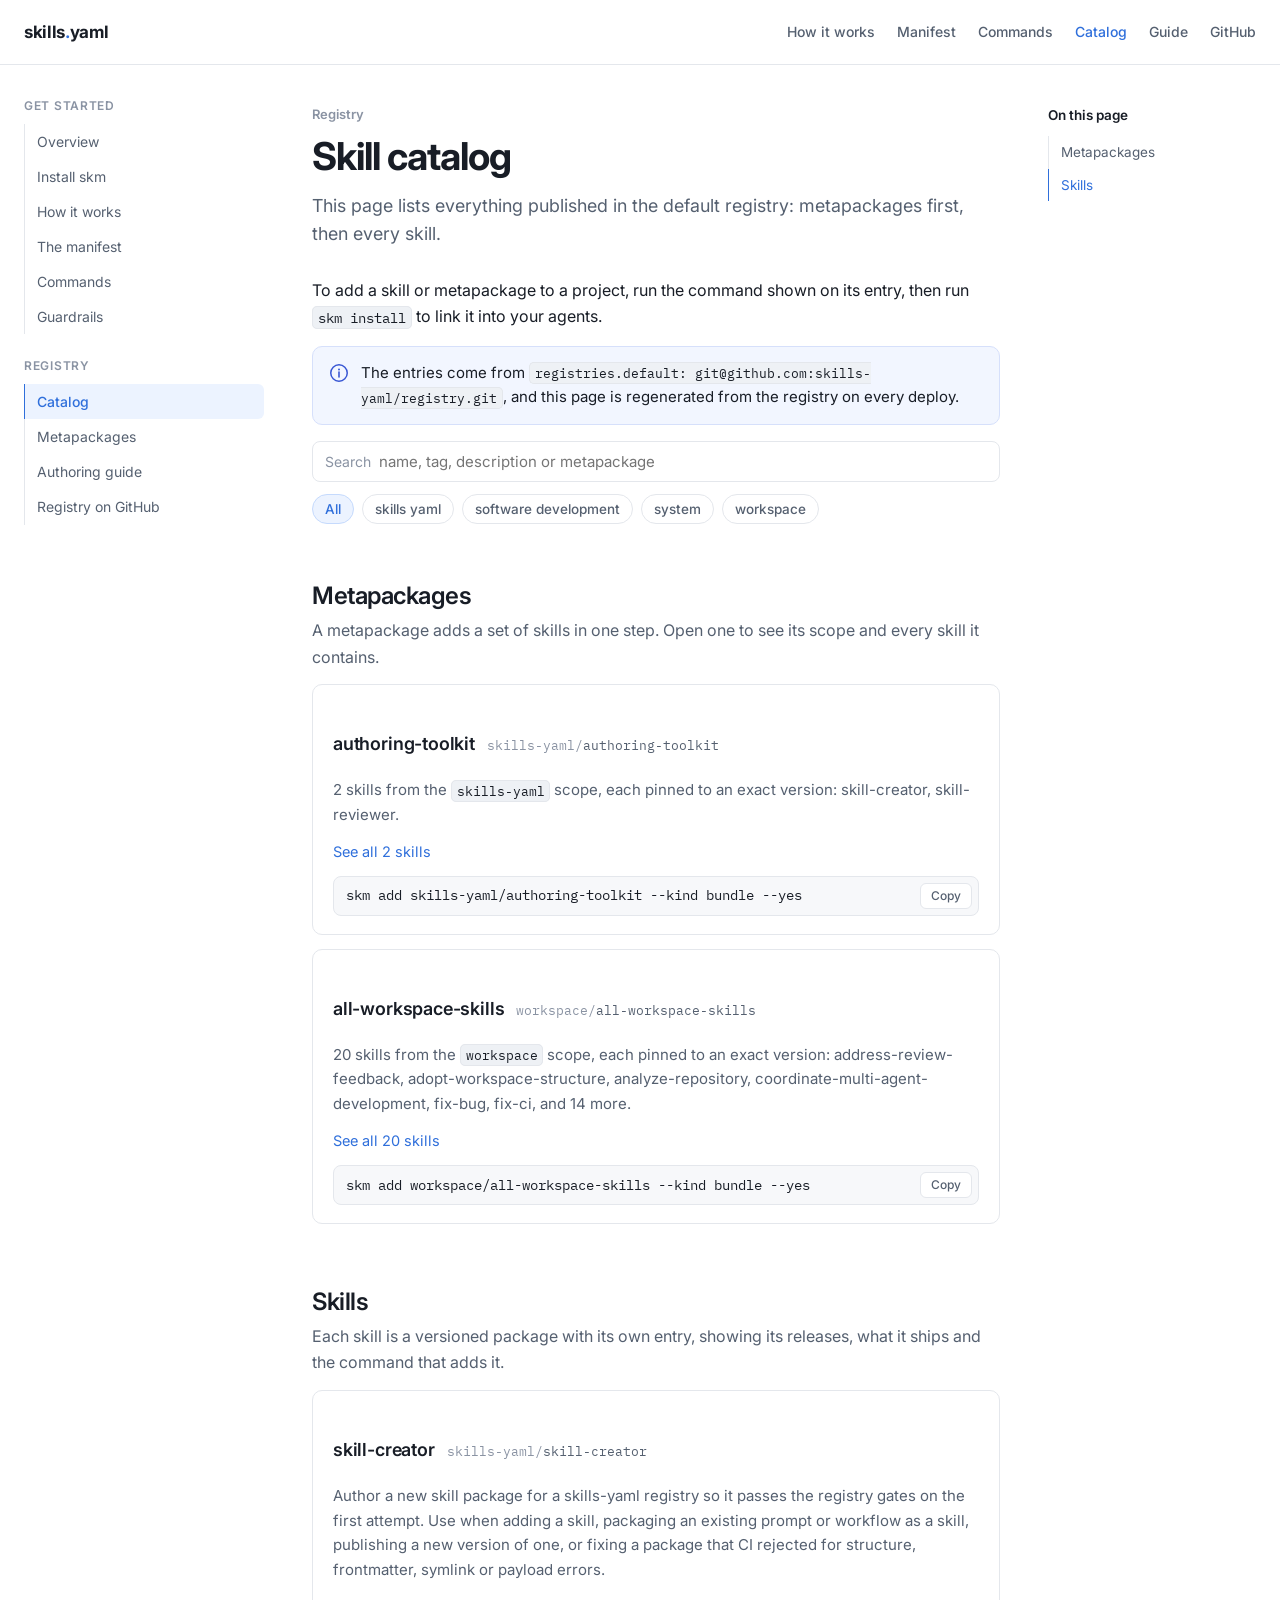
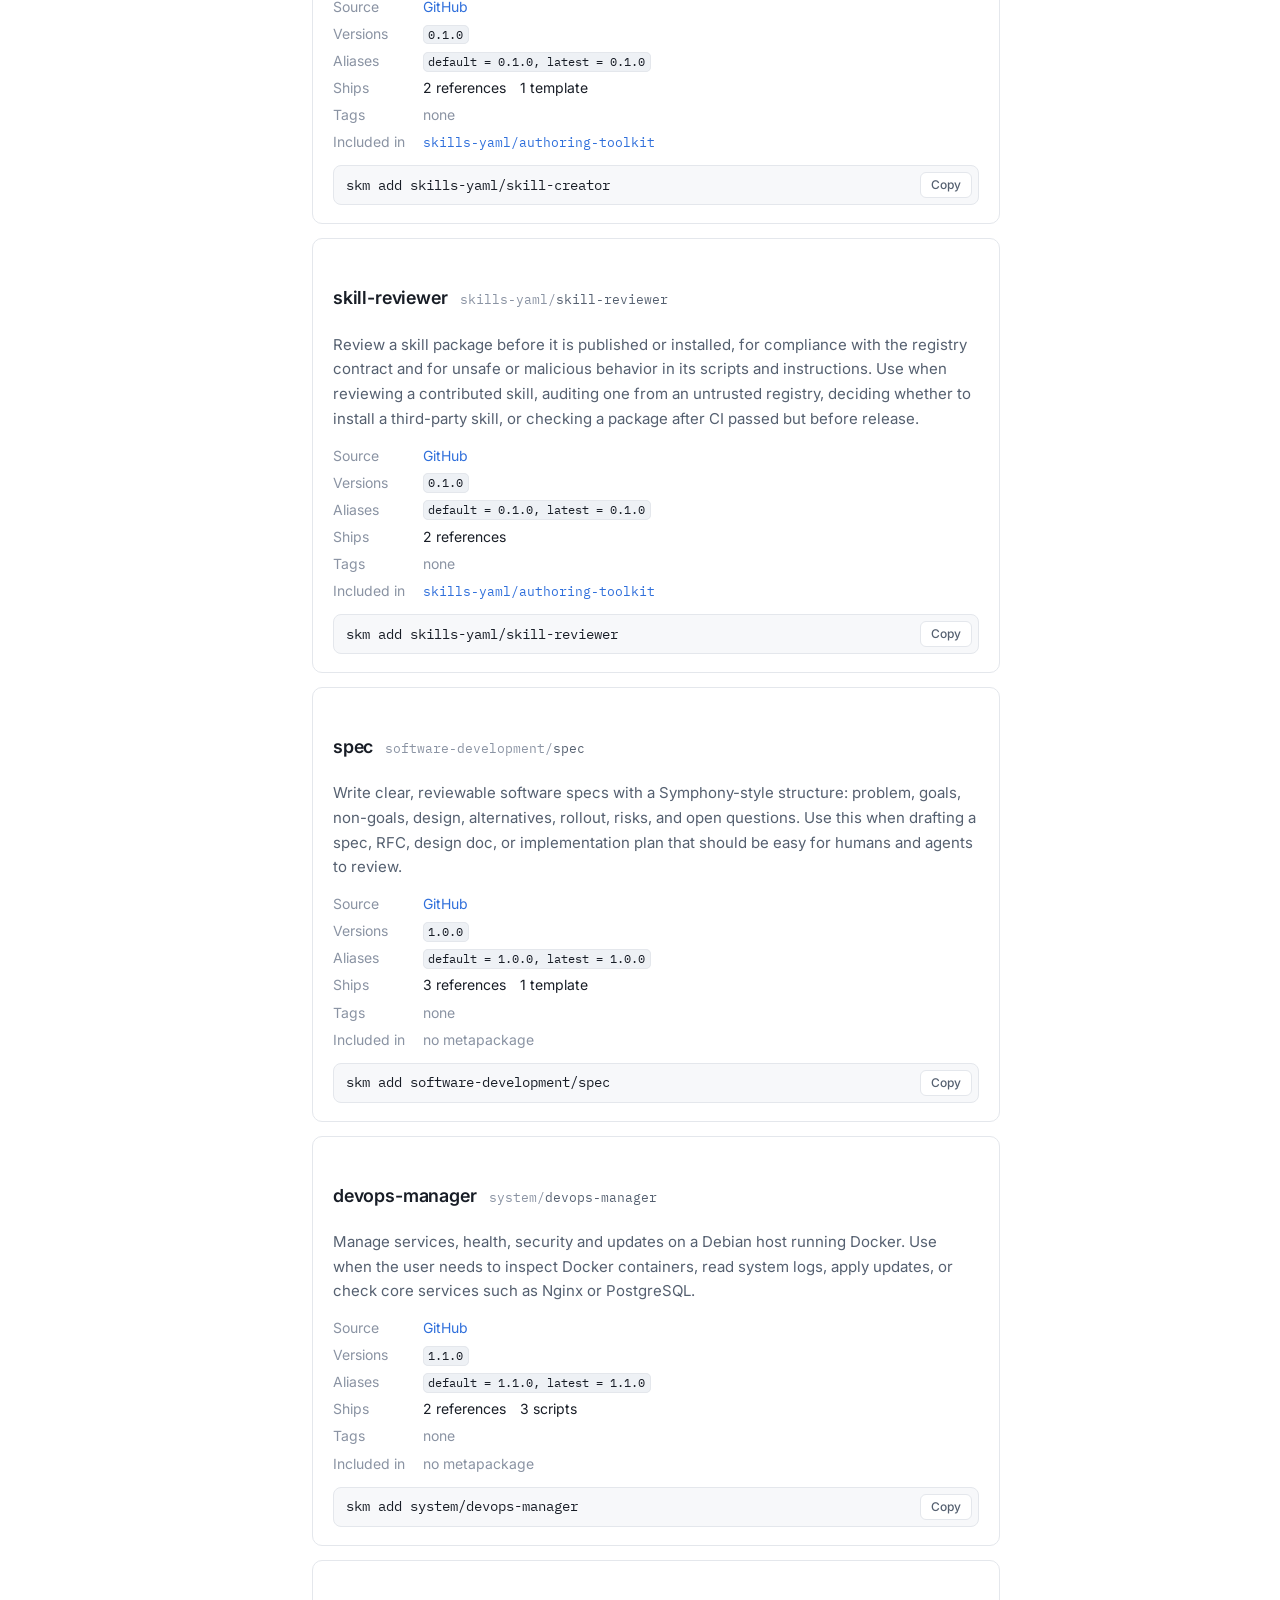
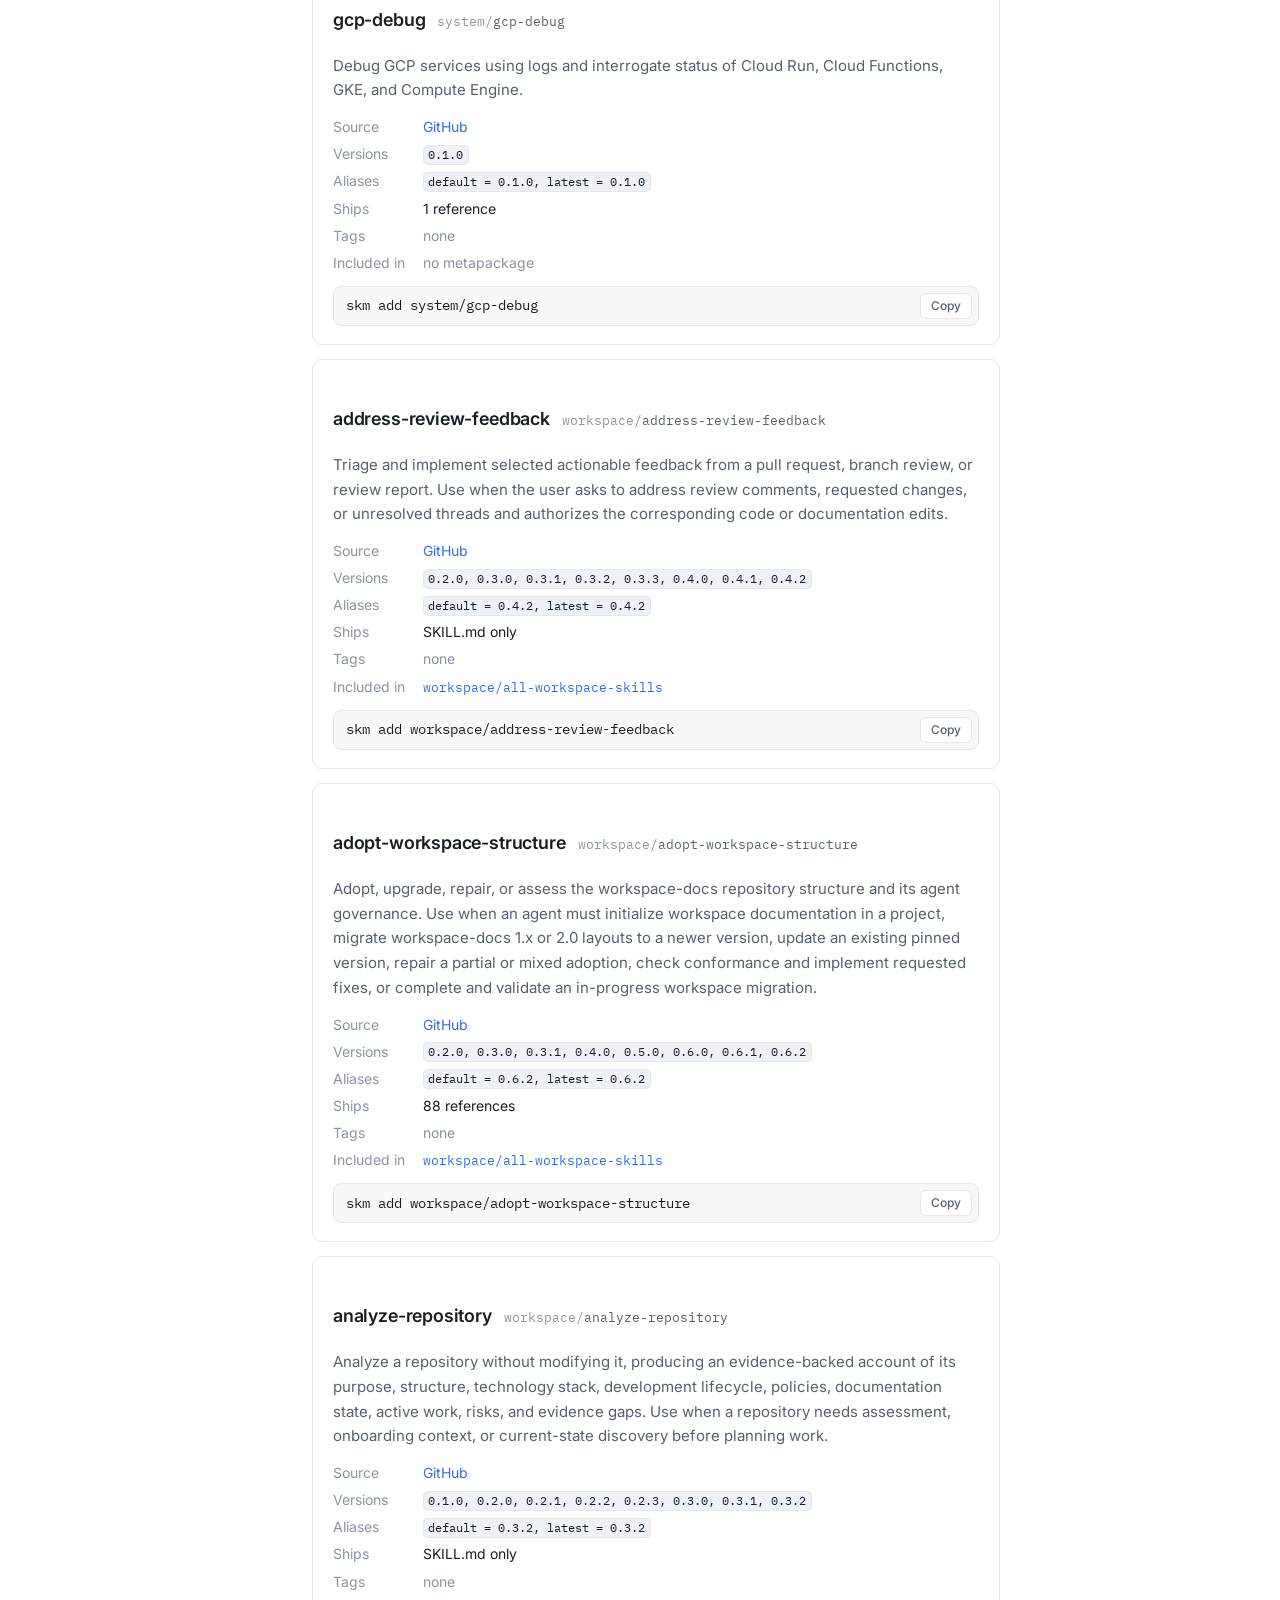
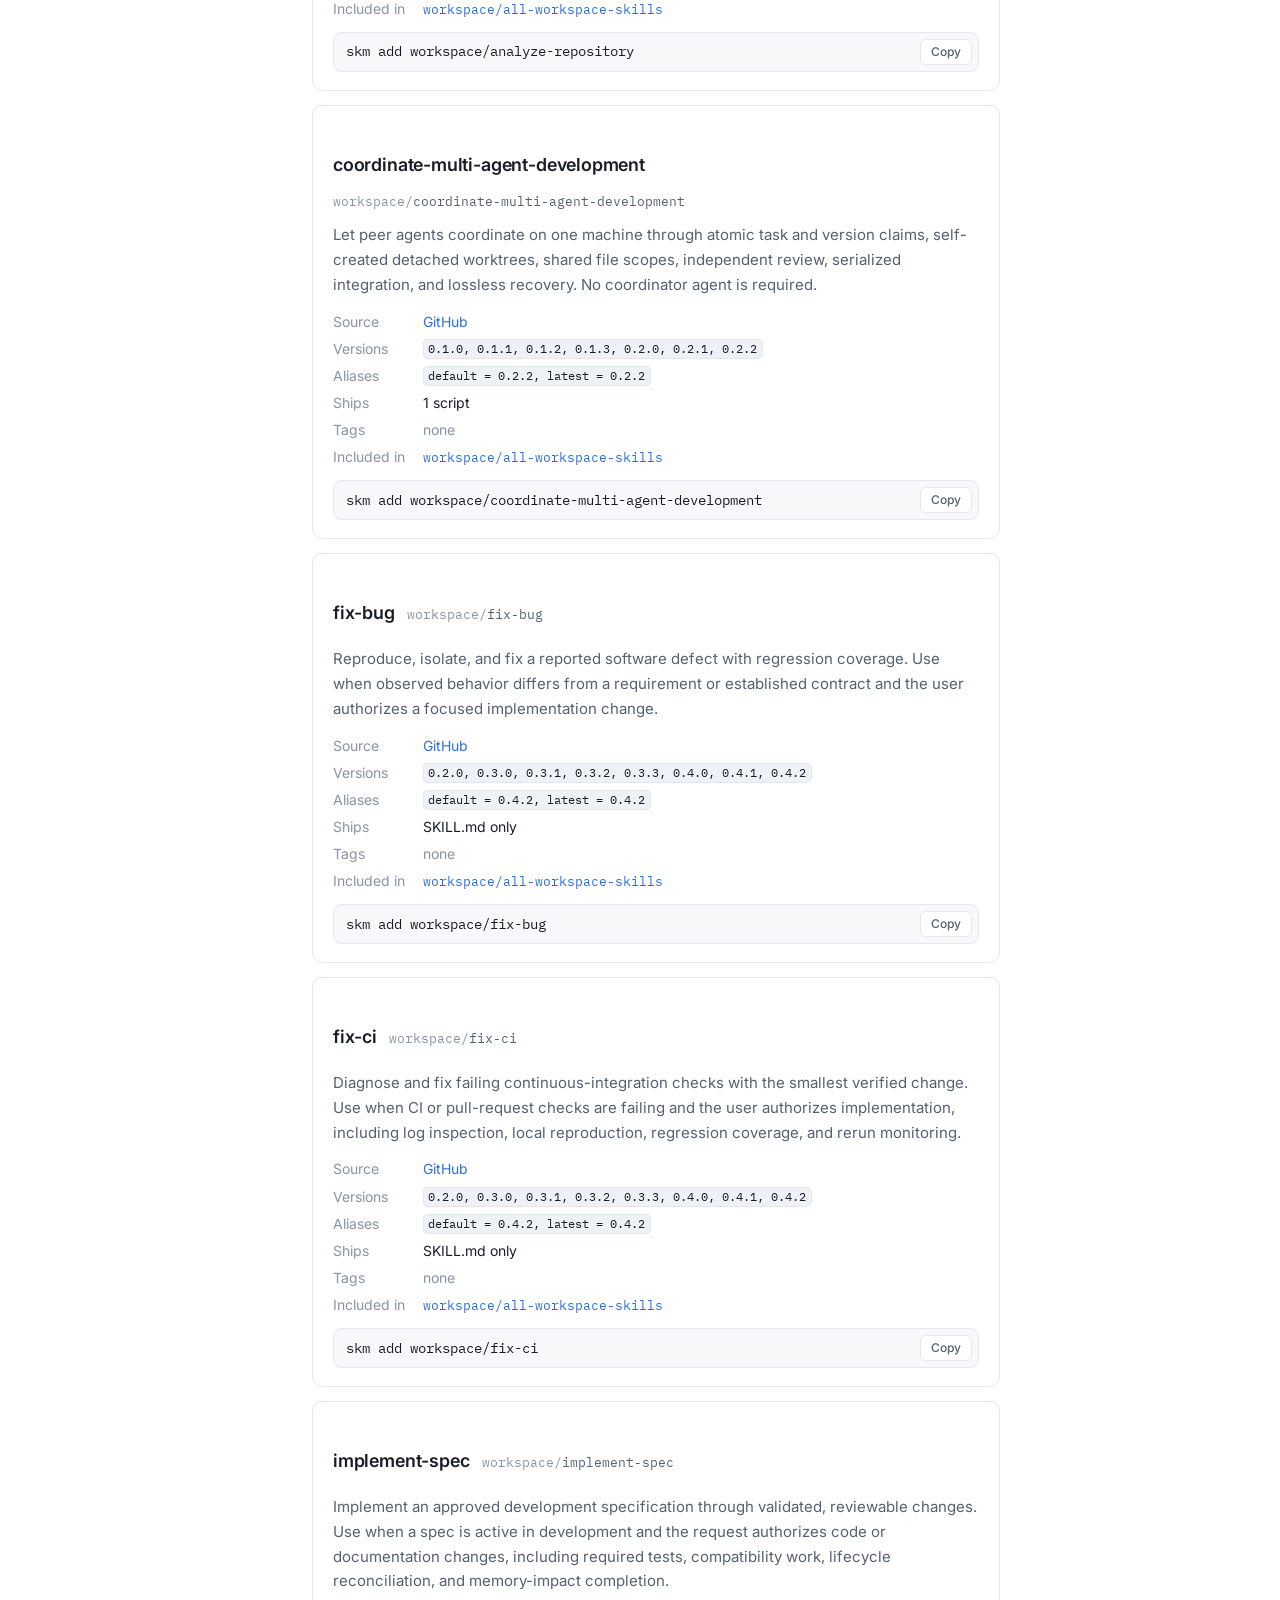
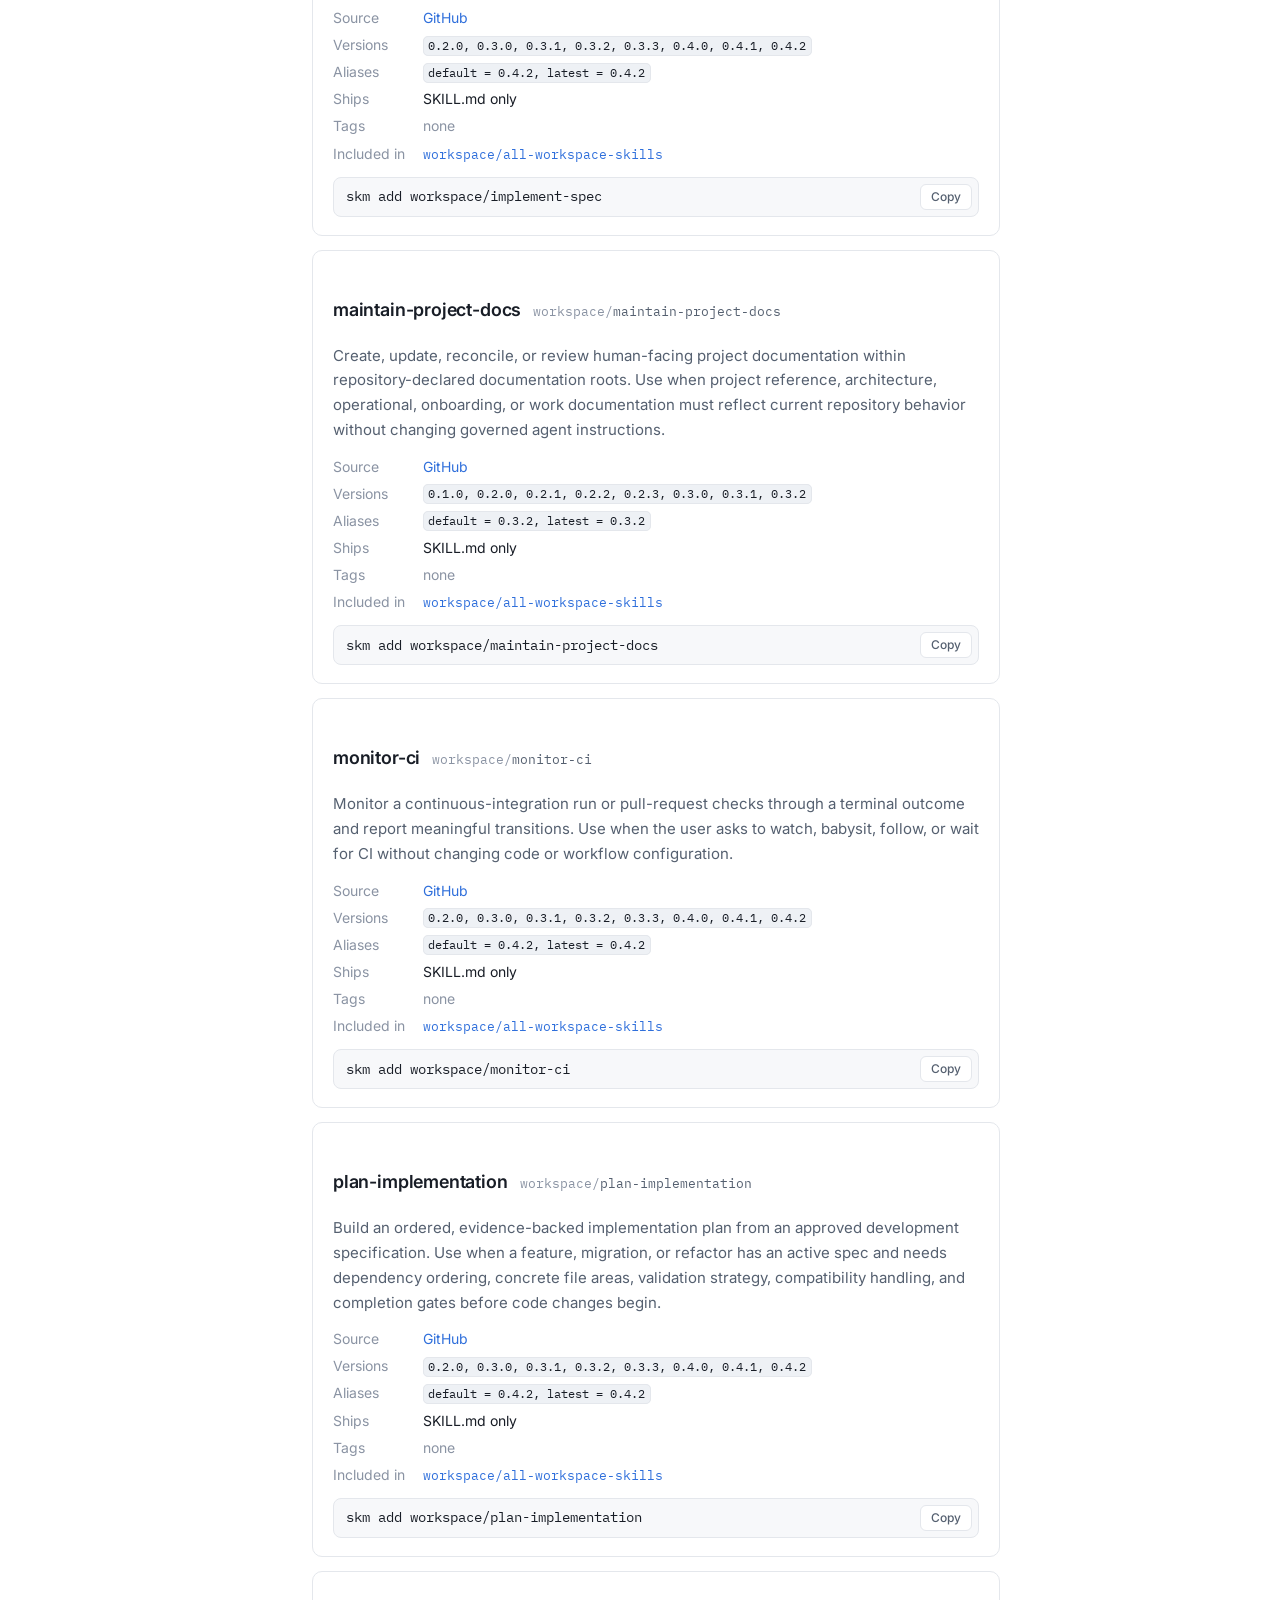
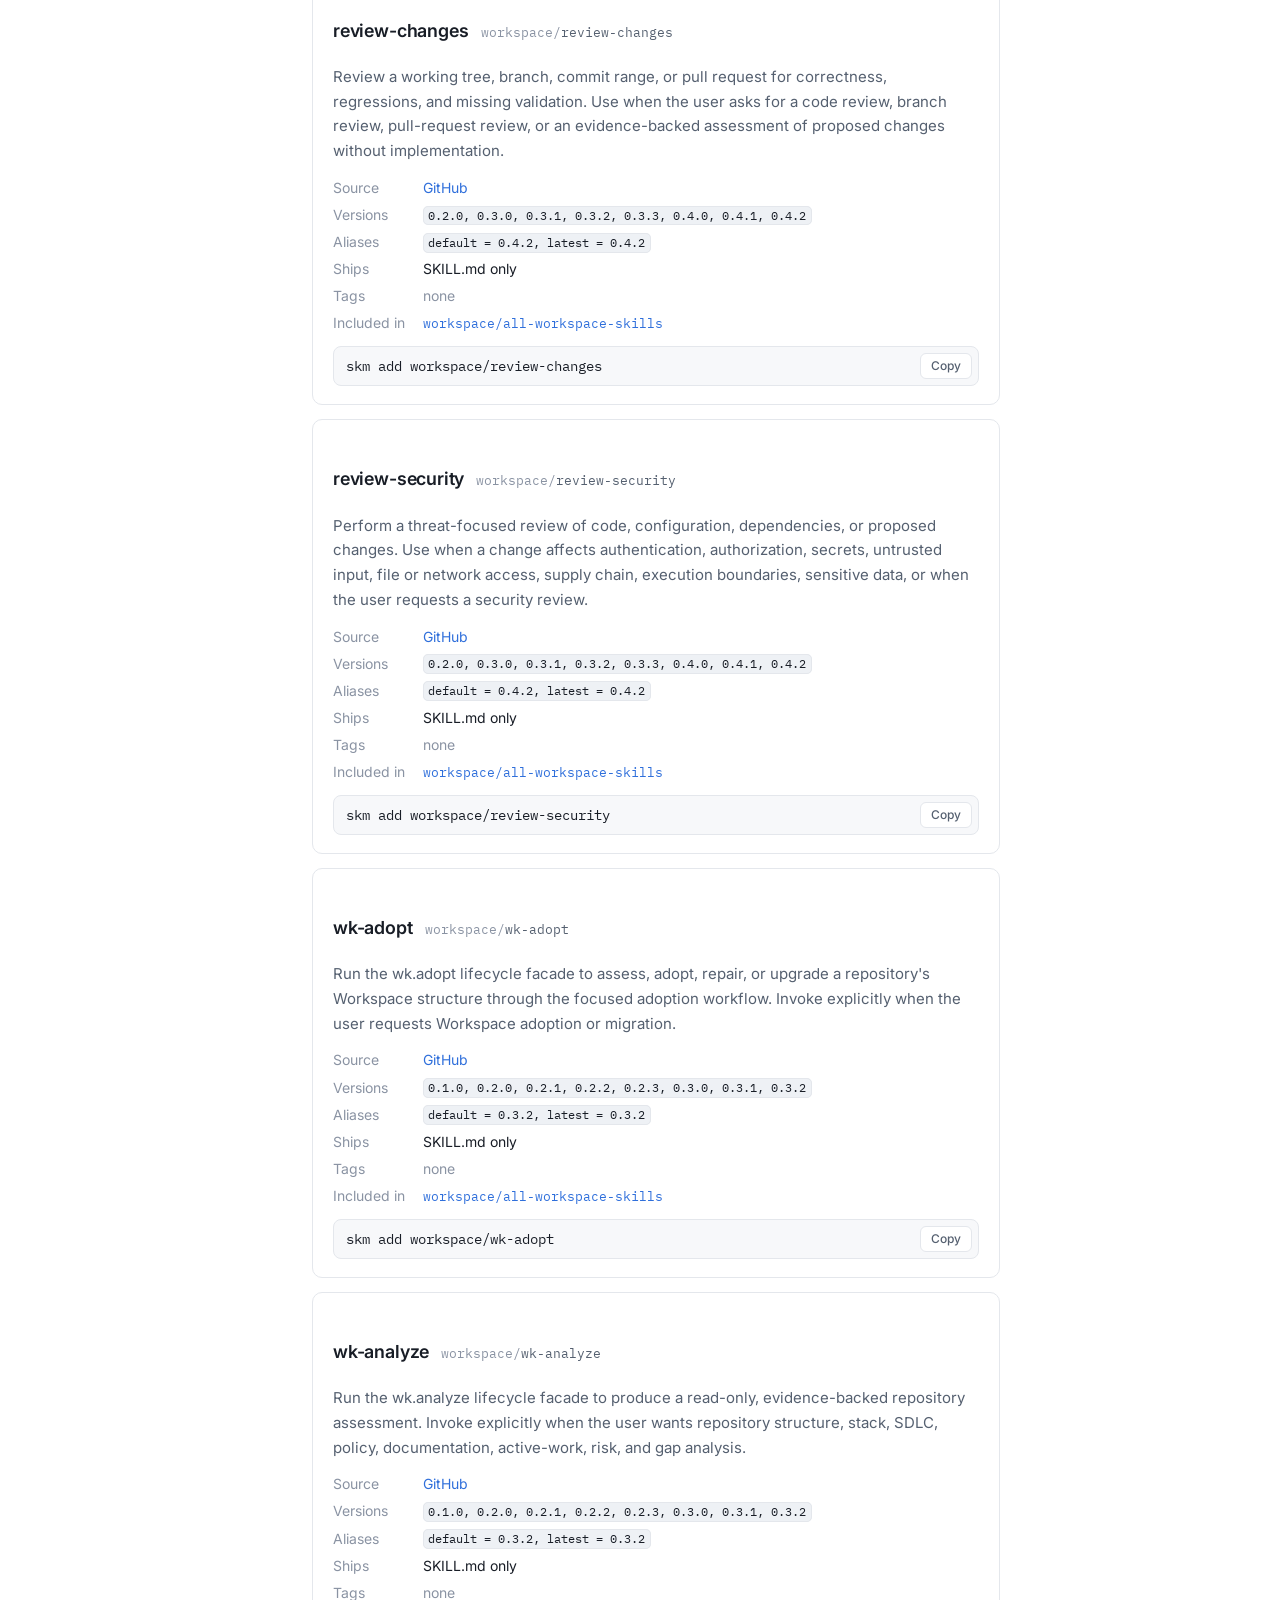
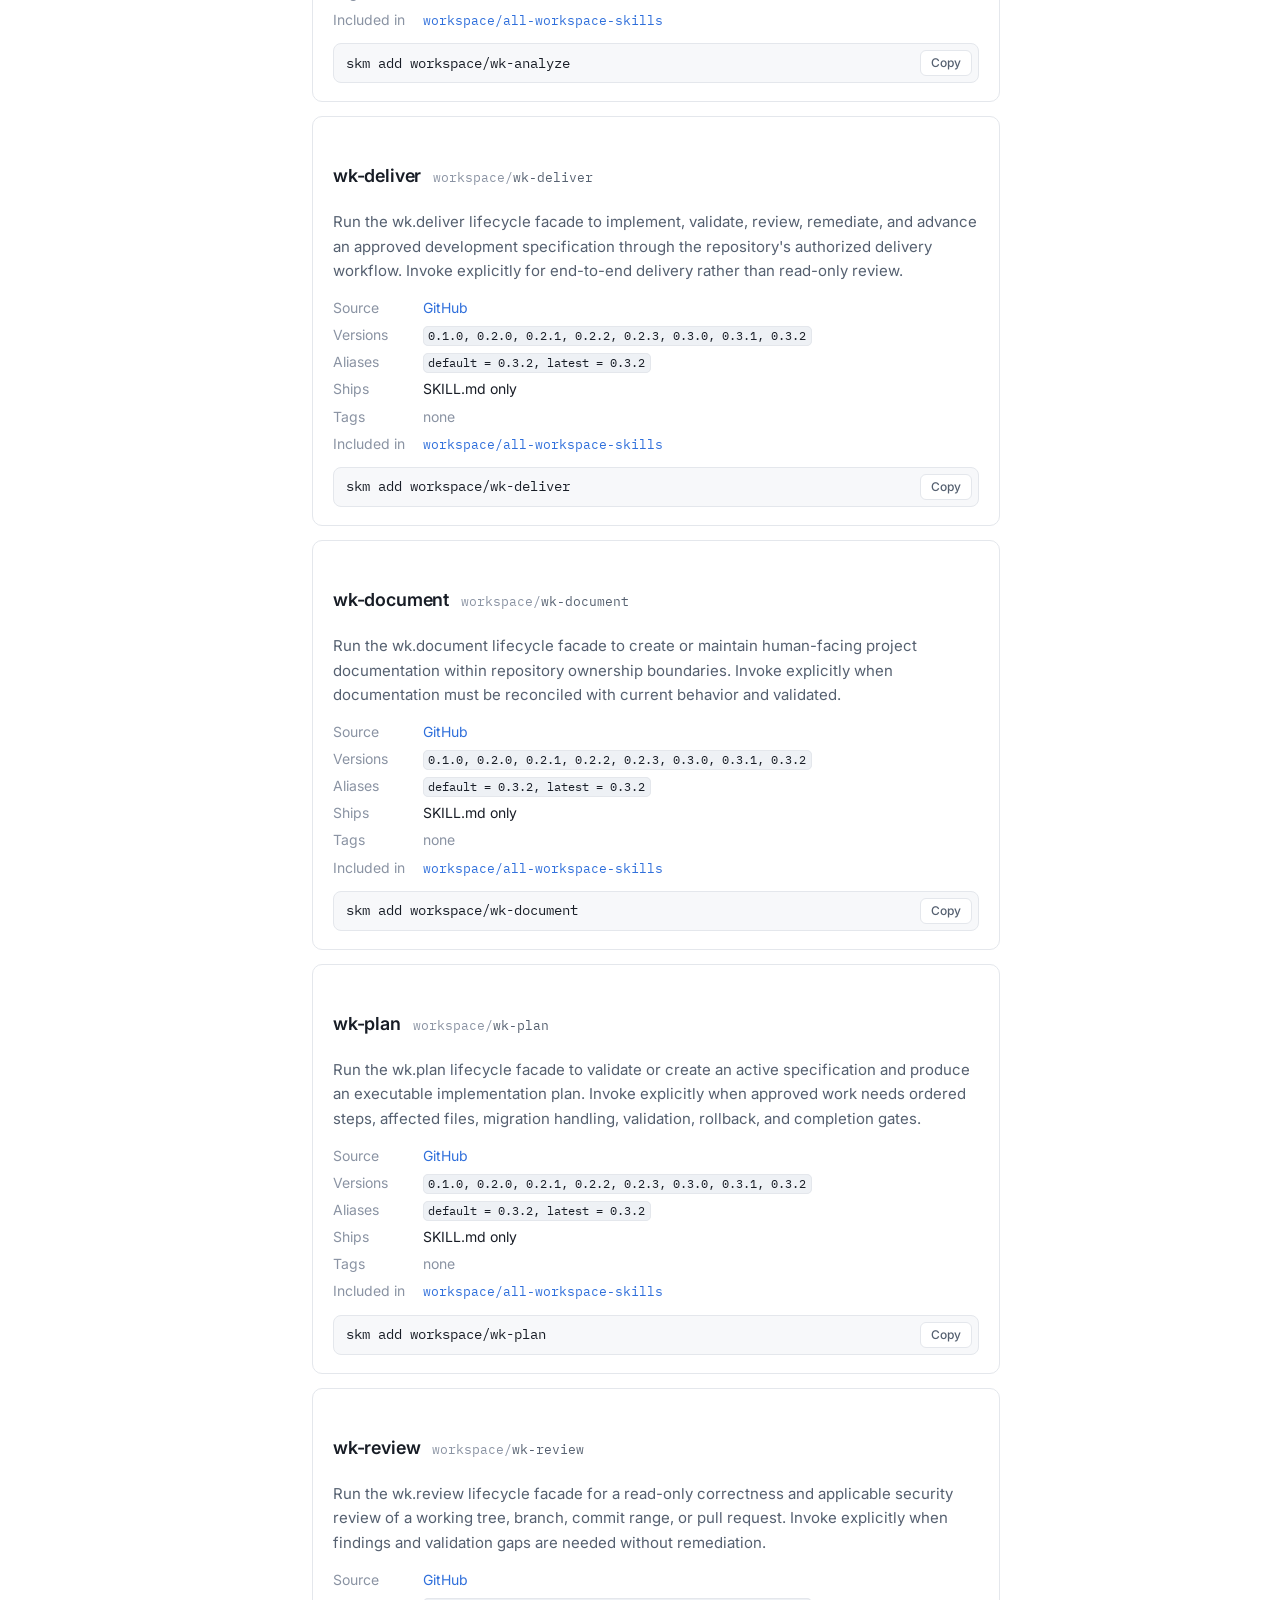
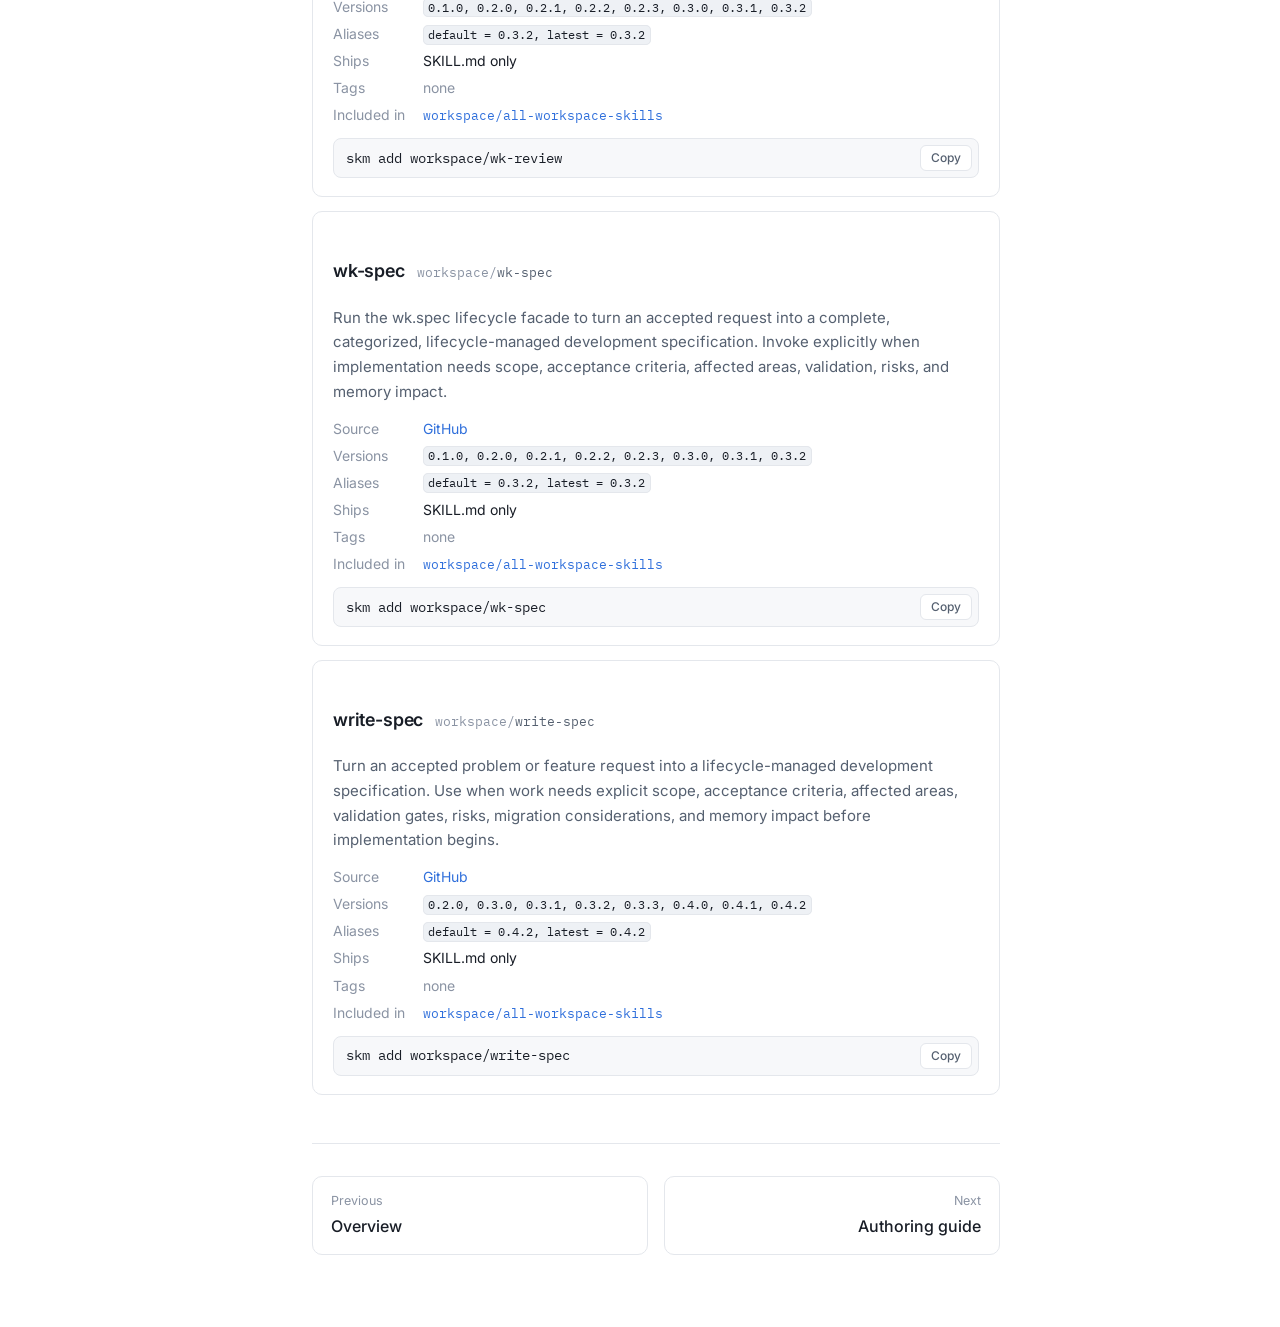
==== catalog.html @ 3444cef5 "feat(catalog): link every skill to its published GitHub contents" ====
<!doctype html>
<html lang="en">
<head>
<meta charset="utf-8">
<meta name="viewport" content="width=device-width, initial-scale=1">
<title>Skill catalog — skills.yaml</title>
<meta name="description" content="Every skill in the default skills-yaml registry, with its versions, support files and the skm command that adds it to your project.">
<link rel="canonical" href="https://skills-yaml.tech/catalog.html">
<meta property="og:title" content="Skill catalog — skills.yaml">
<meta property="og:description" content="Every skill in the default skills-yaml registry, with the command that adds it.">
<meta property="og:url" content="https://skills-yaml.tech/catalog.html">
<meta property="og:type" content="website">
<link rel="icon" href="assets/favicon.svg" type="image/svg+xml">
<link rel="preconnect" href="https://fonts.googleapis.com">
<link rel="preconnect" href="https://fonts.gstatic.com" crossorigin>
<link rel="stylesheet" href="https://fonts.googleapis.com/css2?family=Inter:wght@400;500;600;700&family=IBM+Plex+Mono:wght@400;500&display=swap">
<link rel="stylesheet" href="assets/style.css?v=b9570faf57">
</head>
<body>
<a class="skip" href="#main">Skip to content</a>

<header class="docs-header">
  <div class="docs-header-inner">
    <a class="docs-logo" href="/">skills<span>.</span>yaml</a>
    <nav aria-label="Primary">
      <a href="index.html#disk">How it works</a>
      <a href="index.html#manifest">Manifest</a>
      <a href="index.html#commands">Commands</a>
      <a href="catalog.html" aria-current="page">Catalog</a>
      <a href="guide.html">Guide</a>
      <a href="https://github.com/skills-yaml/skm">GitHub</a>
    </nav>
  </div>
</header>

<div class="docs-shell">

  <nav class="docs-sidebar" aria-label="Site">
    <p class="docs-sidebar-group">Get started</p>
    <ul>
      <li><a href="index.html">Overview</a></li>
      <li><a href="index.html#install">Install skm</a></li>
      <li><a href="index.html#disk">How it works</a></li>
      <li><a href="index.html#manifest">The manifest</a></li>
      <li><a href="index.html#commands">Commands</a></li>
      <li><a href="index.html#guardrails">Guardrails</a></li>
    </ul>
    <p class="docs-sidebar-group">Registry</p>
    <ul>
      <li><a href="catalog.html" aria-current="page">Catalog</a></li>
      <li><a href="catalog.html#metapackages">Metapackages</a></li>
      <li><a href="guide.html">Authoring guide</a></li>
      <li><a href="https://github.com/skills-yaml/registry">Registry on GitHub</a></li>
    </ul>
  </nav>

  <main id="main" class="docs-main">
    <article class="docs-page">

      <header class="docs-title">
        <p class="docs-crumb">Registry</p>
        <h1>Skill catalog</h1>
        <p class="docs-lead">This page lists everything published in the default registry: metapackages first, then every skill.</p>
      </header>

      <p>To add a skill or metapackage to a project, run the command shown on its entry, then run <code>skm install</code> to link it into your agents.</p>

      <div class="hint hint-info" role="note">
        <svg class="hint-icon" viewBox="0 0 20 20" aria-hidden="true"><circle cx="10" cy="10" r="8.25" fill="none" stroke="currentColor" stroke-width="1.5"/><path d="M10 9v5" stroke="currentColor" stroke-width="1.6" stroke-linecap="round"/><circle cx="10" cy="6.4" r="1" fill="currentColor"/></svg>
        <div><p>The entries come from <code>registries.default: git@github.com:skills-yaml/registry.git</code>, and this page is regenerated from the registry on every deploy.</p></div>
      </div>

      <div class="controls">
        <div class="search">
          <label for="q">Search</label>
          <input id="q" type="search" placeholder="name, tag, description or metapackage" autocomplete="off">
        </div>
        <div class="filters" role="group" aria-label="Filter by category">
          <button class="filter" type="button" data-filter="all" aria-pressed="true">All</button>
        <!-- FILTERS:START -->
          <button class="filter" type="button" data-filter="skills-yaml">skills yaml</button>
          <button class="filter" type="button" data-filter="software-development">software development</button>
          <button class="filter" type="button" data-filter="system">system</button>
          <button class="filter" type="button" data-filter="workspace">workspace</button>
        <!-- FILTERS:END -->
        </div>
      </div>

      <div class="entries" id="entries">
        <section class="group" id="metapackages" aria-labelledby="metapackages-title">
          <div class="group-head">
            <h2 id="metapackages-title">Metapackages</h2>
            <p>A metapackage adds a set of skills in one step. Open one to see its scope and every skill it contains.</p>
          </div>
        <!-- METAPACKAGES:START -->
        <article class="entry entry-bundle" id="metapackage-skills-yaml-authoring-toolkit" data-search="skills-yaml/authoring-toolkit skill-creator skill-reviewer" data-category="skills-yaml">
          <div class="entry-head">
            <h3 class="entry-name"><a href="metapackages/skills-yaml/authoring-toolkit.html">authoring-toolkit</a></h3>
            <p class="entry-path"><span>skills-yaml/</span>authoring-toolkit</p>
          </div>
          <p class="entry-desc">2 skills from the <code>skills-yaml</code> scope, each pinned to an exact version: skill-creator, skill-reviewer.</p>
          <p class="entry-more"><a href="metapackages/skills-yaml/authoring-toolkit.html">See all 2 skills</a></p>
          <p class="entry-add"><code>skm add skills-yaml/authoring-toolkit --kind bundle --yes</code><button class="copy" type="button" data-copy="skm add skills-yaml/authoring-toolkit --kind bundle --yes">Copy</button></p>
        </article>
        <article class="entry entry-bundle" id="metapackage-workspace-all-workspace-skills" data-search="workspace/all-workspace-skills address-review-feedback adopt-workspace-structure analyze-repository coordinate-multi-agent-development fix-bug fix-ci implement-spec maintain-project-docs monitor-ci plan-implementation review-changes review-security wk-adopt wk-analyze wk-deliver wk-document wk-plan wk-review wk-spec write-spec" data-category="workspace">
          <div class="entry-head">
            <h3 class="entry-name"><a href="metapackages/workspace/all-workspace-skills.html">all-workspace-skills</a></h3>
            <p class="entry-path"><span>workspace/</span>all-workspace-skills</p>
          </div>
          <p class="entry-desc">20 skills from the <code>workspace</code> scope, each pinned to an exact version: address-review-feedback, adopt-workspace-structure, analyze-repository, coordinate-multi-agent-development, fix-bug, fix-ci, and 14 more.</p>
          <p class="entry-more"><a href="metapackages/workspace/all-workspace-skills.html">See all 20 skills</a></p>
          <p class="entry-add"><code>skm add workspace/all-workspace-skills --kind bundle --yes</code><button class="copy" type="button" data-copy="skm add workspace/all-workspace-skills --kind bundle --yes">Copy</button></p>
        </article>
        <!-- METAPACKAGES:END -->
        </section>

        <section class="group" id="skills" aria-labelledby="skills-title">
          <div class="group-head">
            <h2 id="skills-title">Skills</h2>
            <p>Each skill is a versioned package with its own entry, showing its releases, what it ships and the command that adds it.</p>
          </div>
        <!-- CATALOG:START -->
        <article class="entry" id="skill-creator" data-search="skills-yaml/skill-creator author a new skill package for a skills-yaml registry so it passes the registry gates on the first attempt. use when adding a skill, packaging an existing prompt or workflow as a skill, publishing a new version of one, or fixing a package that ci rejected for structure, frontmatter, symlink or payload errors. " data-category="skills-yaml">
          <div class="entry-head">
            <h3 class="entry-name">skill-creator</h3>
            <p class="entry-path"><span>skills-yaml/</span>skill-creator</p>
          </div>
          <p class="entry-desc">Author a new skill package for a skills-yaml registry so it passes the registry gates on the first attempt. Use when adding a skill, packaging an existing prompt or workflow as a skill, publishing a new version of one, or fixing a package that CI rejected for structure, frontmatter, symlink or payload errors.</p>
          <dl class="entry-meta">
            <dt>Source</dt><dd><a href="https://github.com/skills-yaml/registry/tree/main/skills/skills-yaml/skill-creator/v0.1.0" aria-label="View skills-yaml/skill-creator on GitHub">GitHub</a></dd>
            <dt>Versions</dt><dd><code>0.1.0</code></dd>
            <dt>Aliases</dt><dd><code>default = 0.1.0, latest = 0.1.0</code></dd>
            <dt>Ships</dt><dd><ul class="inline"><li>2 references</li><li>1 template</li></ul></dd>
            <dt>Tags</dt><dd><span class="none">none</span></dd>
            <dt>Included in</dt><dd><ul class="inline"><li><a href="metapackages/skills-yaml/authoring-toolkit.html">skills-yaml/authoring-toolkit</a></li></ul></dd>
          </dl>
          <p class="entry-add"><code>skm add skills-yaml/skill-creator</code><button class="copy" type="button" data-copy="skm add skills-yaml/skill-creator">Copy</button></p>
        </article>
        <article class="entry" id="skill-reviewer" data-search="skills-yaml/skill-reviewer review a skill package before it is published or installed, for compliance with the registry contract and for unsafe or malicious behavior in its scripts and instructions. use when reviewing a contributed skill, auditing one from an untrusted registry, deciding whether to install a third-party skill, or checking a package after ci passed but before release. " data-category="skills-yaml">
          <div class="entry-head">
            <h3 class="entry-name">skill-reviewer</h3>
            <p class="entry-path"><span>skills-yaml/</span>skill-reviewer</p>
          </div>
          <p class="entry-desc">Review a skill package before it is published or installed, for compliance with the registry contract and for unsafe or malicious behavior in its scripts and instructions. Use when reviewing a contributed skill, auditing one from an untrusted registry, deciding whether to install a third-party skill, or checking a package after CI passed but before release.</p>
          <dl class="entry-meta">
            <dt>Source</dt><dd><a href="https://github.com/skills-yaml/registry/tree/main/skills/skills-yaml/skill-reviewer/v0.1.0" aria-label="View skills-yaml/skill-reviewer on GitHub">GitHub</a></dd>
            <dt>Versions</dt><dd><code>0.1.0</code></dd>
            <dt>Aliases</dt><dd><code>default = 0.1.0, latest = 0.1.0</code></dd>
            <dt>Ships</dt><dd><ul class="inline"><li>2 references</li></ul></dd>
            <dt>Tags</dt><dd><span class="none">none</span></dd>
            <dt>Included in</dt><dd><ul class="inline"><li><a href="metapackages/skills-yaml/authoring-toolkit.html">skills-yaml/authoring-toolkit</a></li></ul></dd>
          </dl>
          <p class="entry-add"><code>skm add skills-yaml/skill-reviewer</code><button class="copy" type="button" data-copy="skm add skills-yaml/skill-reviewer">Copy</button></p>
        </article>
        <article class="entry" id="spec" data-search="software-development/spec write clear, reviewable software specs with a symphony-style structure: problem, goals, non-goals, design, alternatives, rollout, risks, and open questions. use this when drafting a spec, rfc, design doc, or implementation plan that should be easy for humans and agents to review. " data-category="software-development">
          <div class="entry-head">
            <h3 class="entry-name">spec</h3>
            <p class="entry-path"><span>software-development/</span>spec</p>
          </div>
          <p class="entry-desc">Write clear, reviewable software specs with a Symphony-style structure: problem, goals, non-goals, design, alternatives, rollout, risks, and open questions. Use this when drafting a spec, RFC, design doc, or implementation plan that should be easy for humans and agents to review.</p>
          <dl class="entry-meta">
            <dt>Source</dt><dd><a href="https://github.com/skills-yaml/registry/tree/main/skills/software-development/spec/v1.0.0" aria-label="View software-development/spec on GitHub">GitHub</a></dd>
            <dt>Versions</dt><dd><code>1.0.0</code></dd>
            <dt>Aliases</dt><dd><code>default = 1.0.0, latest = 1.0.0</code></dd>
            <dt>Ships</dt><dd><ul class="inline"><li>3 references</li><li>1 template</li></ul></dd>
            <dt>Tags</dt><dd><span class="none">none</span></dd>
            <dt>Included in</dt><dd><span class="none">no metapackage</span></dd>
          </dl>
          <p class="entry-add"><code>skm add software-development/spec</code><button class="copy" type="button" data-copy="skm add software-development/spec">Copy</button></p>
        </article>
        <article class="entry" id="devops-manager" data-search="system/devops-manager manage services, health, security and updates on a debian host running docker. use when the user needs to inspect docker containers, read system logs, apply updates, or check core services such as nginx or postgresql. " data-category="system">
          <div class="entry-head">
            <h3 class="entry-name">devops-manager</h3>
            <p class="entry-path"><span>system/</span>devops-manager</p>
          </div>
          <p class="entry-desc">Manage services, health, security and updates on a Debian host running Docker. Use when the user needs to inspect Docker containers, read system logs, apply updates, or check core services such as Nginx or PostgreSQL.</p>
          <dl class="entry-meta">
            <dt>Source</dt><dd><a href="https://github.com/skills-yaml/registry/tree/main/skills/system/devops-manager/v1.1.0" aria-label="View system/devops-manager on GitHub">GitHub</a></dd>
            <dt>Versions</dt><dd><code>1.1.0</code></dd>
            <dt>Aliases</dt><dd><code>default = 1.1.0, latest = 1.1.0</code></dd>
            <dt>Ships</dt><dd><ul class="inline"><li>2 references</li><li>3 scripts</li></ul></dd>
            <dt>Tags</dt><dd><span class="none">none</span></dd>
            <dt>Included in</dt><dd><span class="none">no metapackage</span></dd>
          </dl>
          <p class="entry-add"><code>skm add system/devops-manager</code><button class="copy" type="button" data-copy="skm add system/devops-manager">Copy</button></p>
        </article>
        <article class="entry" id="gcp-debug" data-search="system/gcp-debug debug gcp services using logs and interrogate status of cloud run, cloud functions, gke, and compute engine. " data-category="system">
          <div class="entry-head">
            <h3 class="entry-name">gcp-debug</h3>
            <p class="entry-path"><span>system/</span>gcp-debug</p>
          </div>
          <p class="entry-desc">Debug GCP services using logs and interrogate status of Cloud Run, Cloud Functions, GKE, and Compute Engine.</p>
          <dl class="entry-meta">
            <dt>Source</dt><dd><a href="https://github.com/skills-yaml/registry/tree/main/skills/system/gcp-debug/v0.1.0" aria-label="View system/gcp-debug on GitHub">GitHub</a></dd>
            <dt>Versions</dt><dd><code>0.1.0</code></dd>
            <dt>Aliases</dt><dd><code>default = 0.1.0, latest = 0.1.0</code></dd>
            <dt>Ships</dt><dd><ul class="inline"><li>1 reference</li></ul></dd>
            <dt>Tags</dt><dd><span class="none">none</span></dd>
            <dt>Included in</dt><dd><span class="none">no metapackage</span></dd>
          </dl>
          <p class="entry-add"><code>skm add system/gcp-debug</code><button class="copy" type="button" data-copy="skm add system/gcp-debug">Copy</button></p>
        </article>
        <article class="entry" id="address-review-feedback" data-search="workspace/address-review-feedback triage and implement selected actionable feedback from a pull request, branch review, or review report. use when the user asks to address review comments, requested changes, or unresolved threads and authorizes the corresponding code or documentation edits. " data-category="workspace">
          <div class="entry-head">
            <h3 class="entry-name">address-review-feedback</h3>
            <p class="entry-path"><span>workspace/</span>address-review-feedback</p>
          </div>
          <p class="entry-desc">Triage and implement selected actionable feedback from a pull request, branch review, or review report. Use when the user asks to address review comments, requested changes, or unresolved threads and authorizes the corresponding code or documentation edits.</p>
          <dl class="entry-meta">
            <dt>Source</dt><dd><a href="https://github.com/skills-yaml/registry/tree/main/skills/workspace/address-review-feedback/v0.4.2" aria-label="View workspace/address-review-feedback on GitHub">GitHub</a></dd>
            <dt>Versions</dt><dd><code>0.2.0, 0.3.0, 0.3.1, 0.3.2, 0.3.3, 0.4.0, 0.4.1, 0.4.2</code></dd>
            <dt>Aliases</dt><dd><code>default = 0.4.2, latest = 0.4.2</code></dd>
            <dt>Ships</dt><dd>SKILL.md only</dd>
            <dt>Tags</dt><dd><span class="none">none</span></dd>
            <dt>Included in</dt><dd><ul class="inline"><li><a href="metapackages/workspace/all-workspace-skills.html">workspace/all-workspace-skills</a></li></ul></dd>
          </dl>
          <p class="entry-add"><code>skm add workspace/address-review-feedback</code><button class="copy" type="button" data-copy="skm add workspace/address-review-feedback">Copy</button></p>
        </article>
        <article class="entry" id="adopt-workspace-structure" data-search="workspace/adopt-workspace-structure adopt, upgrade, repair, or assess the workspace-docs repository structure and its agent governance. use when an agent must initialize workspace documentation in a project, migrate workspace-docs 1.x or 2.0 layouts to a newer version, update an existing pinned version, repair a partial or mixed adoption, check conformance and implement requested fixes, or complete and validate an in-progress workspace migration. " data-category="workspace">
          <div class="entry-head">
            <h3 class="entry-name">adopt-workspace-structure</h3>
            <p class="entry-path"><span>workspace/</span>adopt-workspace-structure</p>
          </div>
          <p class="entry-desc">Adopt, upgrade, repair, or assess the workspace-docs repository structure and its agent governance. Use when an agent must initialize workspace documentation in a project, migrate workspace-docs 1.x or 2.0 layouts to a newer version, update an existing pinned version, repair a partial or mixed adoption, check conformance and implement requested fixes, or complete and validate an in-progress workspace migration.</p>
          <dl class="entry-meta">
            <dt>Source</dt><dd><a href="https://github.com/skills-yaml/registry/tree/main/skills/workspace/adopt-workspace-structure/v0.6.2" aria-label="View workspace/adopt-workspace-structure on GitHub">GitHub</a></dd>
            <dt>Versions</dt><dd><code>0.2.0, 0.3.0, 0.3.1, 0.4.0, 0.5.0, 0.6.0, 0.6.1, 0.6.2</code></dd>
            <dt>Aliases</dt><dd><code>default = 0.6.2, latest = 0.6.2</code></dd>
            <dt>Ships</dt><dd><ul class="inline"><li>88 references</li></ul></dd>
            <dt>Tags</dt><dd><span class="none">none</span></dd>
            <dt>Included in</dt><dd><ul class="inline"><li><a href="metapackages/workspace/all-workspace-skills.html">workspace/all-workspace-skills</a></li></ul></dd>
          </dl>
          <p class="entry-add"><code>skm add workspace/adopt-workspace-structure</code><button class="copy" type="button" data-copy="skm add workspace/adopt-workspace-structure">Copy</button></p>
        </article>
        <article class="entry" id="analyze-repository" data-search="workspace/analyze-repository analyze a repository without modifying it, producing an evidence-backed account of its purpose, structure, technology stack, development lifecycle, policies, documentation state, active work, risks, and evidence gaps. use when a repository needs assessment, onboarding context, or current-state discovery before planning work. " data-category="workspace">
          <div class="entry-head">
            <h3 class="entry-name">analyze-repository</h3>
            <p class="entry-path"><span>workspace/</span>analyze-repository</p>
          </div>
          <p class="entry-desc">Analyze a repository without modifying it, producing an evidence-backed account of its purpose, structure, technology stack, development lifecycle, policies, documentation state, active work, risks, and evidence gaps. Use when a repository needs assessment, onboarding context, or current-state discovery before planning work.</p>
          <dl class="entry-meta">
            <dt>Source</dt><dd><a href="https://github.com/skills-yaml/registry/tree/main/skills/workspace/analyze-repository/v0.3.2" aria-label="View workspace/analyze-repository on GitHub">GitHub</a></dd>
            <dt>Versions</dt><dd><code>0.1.0, 0.2.0, 0.2.1, 0.2.2, 0.2.3, 0.3.0, 0.3.1, 0.3.2</code></dd>
            <dt>Aliases</dt><dd><code>default = 0.3.2, latest = 0.3.2</code></dd>
            <dt>Ships</dt><dd>SKILL.md only</dd>
            <dt>Tags</dt><dd><span class="none">none</span></dd>
            <dt>Included in</dt><dd><ul class="inline"><li><a href="metapackages/workspace/all-workspace-skills.html">workspace/all-workspace-skills</a></li></ul></dd>
          </dl>
          <p class="entry-add"><code>skm add workspace/analyze-repository</code><button class="copy" type="button" data-copy="skm add workspace/analyze-repository">Copy</button></p>
        </article>
        <article class="entry" id="coordinate-multi-agent-development" data-search="workspace/coordinate-multi-agent-development let peer agents coordinate on one machine through atomic task and version claims, self-created detached worktrees, shared file scopes, independent review, serialized integration, and lossless recovery. no coordinator agent is required. " data-category="workspace">
          <div class="entry-head">
            <h3 class="entry-name">coordinate-multi-agent-development</h3>
            <p class="entry-path"><span>workspace/</span>coordinate-multi-agent-development</p>
          </div>
          <p class="entry-desc">Let peer agents coordinate on one machine through atomic task and version claims, self-created detached worktrees, shared file scopes, independent review, serialized integration, and lossless recovery. No coordinator agent is required.</p>
          <dl class="entry-meta">
            <dt>Source</dt><dd><a href="https://github.com/skills-yaml/registry/tree/main/skills/workspace/coordinate-multi-agent-development/v0.2.2" aria-label="View workspace/coordinate-multi-agent-development on GitHub">GitHub</a></dd>
            <dt>Versions</dt><dd><code>0.1.0, 0.1.1, 0.1.2, 0.1.3, 0.2.0, 0.2.1, 0.2.2</code></dd>
            <dt>Aliases</dt><dd><code>default = 0.2.2, latest = 0.2.2</code></dd>
            <dt>Ships</dt><dd><ul class="inline"><li>1 script</li></ul></dd>
            <dt>Tags</dt><dd><span class="none">none</span></dd>
            <dt>Included in</dt><dd><ul class="inline"><li><a href="metapackages/workspace/all-workspace-skills.html">workspace/all-workspace-skills</a></li></ul></dd>
          </dl>
          <p class="entry-add"><code>skm add workspace/coordinate-multi-agent-development</code><button class="copy" type="button" data-copy="skm add workspace/coordinate-multi-agent-development">Copy</button></p>
        </article>
        <article class="entry" id="fix-bug" data-search="workspace/fix-bug reproduce, isolate, and fix a reported software defect with regression coverage. use when observed behavior differs from a requirement or established contract and the user authorizes a focused implementation change. " data-category="workspace">
          <div class="entry-head">
            <h3 class="entry-name">fix-bug</h3>
            <p class="entry-path"><span>workspace/</span>fix-bug</p>
          </div>
          <p class="entry-desc">Reproduce, isolate, and fix a reported software defect with regression coverage. Use when observed behavior differs from a requirement or established contract and the user authorizes a focused implementation change.</p>
          <dl class="entry-meta">
            <dt>Source</dt><dd><a href="https://github.com/skills-yaml/registry/tree/main/skills/workspace/fix-bug/v0.4.2" aria-label="View workspace/fix-bug on GitHub">GitHub</a></dd>
            <dt>Versions</dt><dd><code>0.2.0, 0.3.0, 0.3.1, 0.3.2, 0.3.3, 0.4.0, 0.4.1, 0.4.2</code></dd>
            <dt>Aliases</dt><dd><code>default = 0.4.2, latest = 0.4.2</code></dd>
            <dt>Ships</dt><dd>SKILL.md only</dd>
            <dt>Tags</dt><dd><span class="none">none</span></dd>
            <dt>Included in</dt><dd><ul class="inline"><li><a href="metapackages/workspace/all-workspace-skills.html">workspace/all-workspace-skills</a></li></ul></dd>
          </dl>
          <p class="entry-add"><code>skm add workspace/fix-bug</code><button class="copy" type="button" data-copy="skm add workspace/fix-bug">Copy</button></p>
        </article>
        <article class="entry" id="fix-ci" data-search="workspace/fix-ci diagnose and fix failing continuous-integration checks with the smallest verified change. use when ci or pull-request checks are failing and the user authorizes implementation, including log inspection, local reproduction, regression coverage, and rerun monitoring. " data-category="workspace">
          <div class="entry-head">
            <h3 class="entry-name">fix-ci</h3>
            <p class="entry-path"><span>workspace/</span>fix-ci</p>
          </div>
          <p class="entry-desc">Diagnose and fix failing continuous-integration checks with the smallest verified change. Use when CI or pull-request checks are failing and the user authorizes implementation, including log inspection, local reproduction, regression coverage, and rerun monitoring.</p>
          <dl class="entry-meta">
            <dt>Source</dt><dd><a href="https://github.com/skills-yaml/registry/tree/main/skills/workspace/fix-ci/v0.4.2" aria-label="View workspace/fix-ci on GitHub">GitHub</a></dd>
            <dt>Versions</dt><dd><code>0.2.0, 0.3.0, 0.3.1, 0.3.2, 0.3.3, 0.4.0, 0.4.1, 0.4.2</code></dd>
            <dt>Aliases</dt><dd><code>default = 0.4.2, latest = 0.4.2</code></dd>
            <dt>Ships</dt><dd>SKILL.md only</dd>
            <dt>Tags</dt><dd><span class="none">none</span></dd>
            <dt>Included in</dt><dd><ul class="inline"><li><a href="metapackages/workspace/all-workspace-skills.html">workspace/all-workspace-skills</a></li></ul></dd>
          </dl>
          <p class="entry-add"><code>skm add workspace/fix-ci</code><button class="copy" type="button" data-copy="skm add workspace/fix-ci">Copy</button></p>
        </article>
        <article class="entry" id="implement-spec" data-search="workspace/implement-spec implement an approved development specification through validated, reviewable changes. use when a spec is active in development and the request authorizes code or documentation changes, including required tests, compatibility work, lifecycle reconciliation, and memory-impact completion. " data-category="workspace">
          <div class="entry-head">
            <h3 class="entry-name">implement-spec</h3>
            <p class="entry-path"><span>workspace/</span>implement-spec</p>
          </div>
          <p class="entry-desc">Implement an approved development specification through validated, reviewable changes. Use when a spec is active in development and the request authorizes code or documentation changes, including required tests, compatibility work, lifecycle reconciliation, and memory-impact completion.</p>
          <dl class="entry-meta">
            <dt>Source</dt><dd><a href="https://github.com/skills-yaml/registry/tree/main/skills/workspace/implement-spec/v0.4.2" aria-label="View workspace/implement-spec on GitHub">GitHub</a></dd>
            <dt>Versions</dt><dd><code>0.2.0, 0.3.0, 0.3.1, 0.3.2, 0.3.3, 0.4.0, 0.4.1, 0.4.2</code></dd>
            <dt>Aliases</dt><dd><code>default = 0.4.2, latest = 0.4.2</code></dd>
            <dt>Ships</dt><dd>SKILL.md only</dd>
            <dt>Tags</dt><dd><span class="none">none</span></dd>
            <dt>Included in</dt><dd><ul class="inline"><li><a href="metapackages/workspace/all-workspace-skills.html">workspace/all-workspace-skills</a></li></ul></dd>
          </dl>
          <p class="entry-add"><code>skm add workspace/implement-spec</code><button class="copy" type="button" data-copy="skm add workspace/implement-spec">Copy</button></p>
        </article>
        <article class="entry" id="maintain-project-docs" data-search="workspace/maintain-project-docs create, update, reconcile, or review human-facing project documentation within repository-declared documentation roots. use when project reference, architecture, operational, onboarding, or work documentation must reflect current repository behavior without changing governed agent instructions. " data-category="workspace">
          <div class="entry-head">
            <h3 class="entry-name">maintain-project-docs</h3>
            <p class="entry-path"><span>workspace/</span>maintain-project-docs</p>
          </div>
          <p class="entry-desc">Create, update, reconcile, or review human-facing project documentation within repository-declared documentation roots. Use when project reference, architecture, operational, onboarding, or work documentation must reflect current repository behavior without changing governed agent instructions.</p>
          <dl class="entry-meta">
            <dt>Source</dt><dd><a href="https://github.com/skills-yaml/registry/tree/main/skills/workspace/maintain-project-docs/v0.3.2" aria-label="View workspace/maintain-project-docs on GitHub">GitHub</a></dd>
            <dt>Versions</dt><dd><code>0.1.0, 0.2.0, 0.2.1, 0.2.2, 0.2.3, 0.3.0, 0.3.1, 0.3.2</code></dd>
            <dt>Aliases</dt><dd><code>default = 0.3.2, latest = 0.3.2</code></dd>
            <dt>Ships</dt><dd>SKILL.md only</dd>
            <dt>Tags</dt><dd><span class="none">none</span></dd>
            <dt>Included in</dt><dd><ul class="inline"><li><a href="metapackages/workspace/all-workspace-skills.html">workspace/all-workspace-skills</a></li></ul></dd>
          </dl>
          <p class="entry-add"><code>skm add workspace/maintain-project-docs</code><button class="copy" type="button" data-copy="skm add workspace/maintain-project-docs">Copy</button></p>
        </article>
        <article class="entry" id="monitor-ci" data-search="workspace/monitor-ci monitor a continuous-integration run or pull-request checks through a terminal outcome and report meaningful transitions. use when the user asks to watch, babysit, follow, or wait for ci without changing code or workflow configuration. " data-category="workspace">
          <div class="entry-head">
            <h3 class="entry-name">monitor-ci</h3>
            <p class="entry-path"><span>workspace/</span>monitor-ci</p>
          </div>
          <p class="entry-desc">Monitor a continuous-integration run or pull-request checks through a terminal outcome and report meaningful transitions. Use when the user asks to watch, babysit, follow, or wait for CI without changing code or workflow configuration.</p>
          <dl class="entry-meta">
            <dt>Source</dt><dd><a href="https://github.com/skills-yaml/registry/tree/main/skills/workspace/monitor-ci/v0.4.2" aria-label="View workspace/monitor-ci on GitHub">GitHub</a></dd>
            <dt>Versions</dt><dd><code>0.2.0, 0.3.0, 0.3.1, 0.3.2, 0.3.3, 0.4.0, 0.4.1, 0.4.2</code></dd>
            <dt>Aliases</dt><dd><code>default = 0.4.2, latest = 0.4.2</code></dd>
            <dt>Ships</dt><dd>SKILL.md only</dd>
            <dt>Tags</dt><dd><span class="none">none</span></dd>
            <dt>Included in</dt><dd><ul class="inline"><li><a href="metapackages/workspace/all-workspace-skills.html">workspace/all-workspace-skills</a></li></ul></dd>
          </dl>
          <p class="entry-add"><code>skm add workspace/monitor-ci</code><button class="copy" type="button" data-copy="skm add workspace/monitor-ci">Copy</button></p>
        </article>
        <article class="entry" id="plan-implementation" data-search="workspace/plan-implementation build an ordered, evidence-backed implementation plan from an approved development specification. use when a feature, migration, or refactor has an active spec and needs dependency ordering, concrete file areas, validation strategy, compatibility handling, and completion gates before code changes begin. " data-category="workspace">
          <div class="entry-head">
            <h3 class="entry-name">plan-implementation</h3>
            <p class="entry-path"><span>workspace/</span>plan-implementation</p>
          </div>
          <p class="entry-desc">Build an ordered, evidence-backed implementation plan from an approved development specification. Use when a feature, migration, or refactor has an active spec and needs dependency ordering, concrete file areas, validation strategy, compatibility handling, and completion gates before code changes begin.</p>
          <dl class="entry-meta">
            <dt>Source</dt><dd><a href="https://github.com/skills-yaml/registry/tree/main/skills/workspace/plan-implementation/v0.4.2" aria-label="View workspace/plan-implementation on GitHub">GitHub</a></dd>
            <dt>Versions</dt><dd><code>0.2.0, 0.3.0, 0.3.1, 0.3.2, 0.3.3, 0.4.0, 0.4.1, 0.4.2</code></dd>
            <dt>Aliases</dt><dd><code>default = 0.4.2, latest = 0.4.2</code></dd>
            <dt>Ships</dt><dd>SKILL.md only</dd>
            <dt>Tags</dt><dd><span class="none">none</span></dd>
            <dt>Included in</dt><dd><ul class="inline"><li><a href="metapackages/workspace/all-workspace-skills.html">workspace/all-workspace-skills</a></li></ul></dd>
          </dl>
          <p class="entry-add"><code>skm add workspace/plan-implementation</code><button class="copy" type="button" data-copy="skm add workspace/plan-implementation">Copy</button></p>
        </article>
        <article class="entry" id="review-changes" data-search="workspace/review-changes review a working tree, branch, commit range, or pull request for correctness, regressions, and missing validation. use when the user asks for a code review, branch review, pull-request review, or an evidence-backed assessment of proposed changes without implementation. " data-category="workspace">
          <div class="entry-head">
            <h3 class="entry-name">review-changes</h3>
            <p class="entry-path"><span>workspace/</span>review-changes</p>
          </div>
          <p class="entry-desc">Review a working tree, branch, commit range, or pull request for correctness, regressions, and missing validation. Use when the user asks for a code review, branch review, pull-request review, or an evidence-backed assessment of proposed changes without implementation.</p>
          <dl class="entry-meta">
            <dt>Source</dt><dd><a href="https://github.com/skills-yaml/registry/tree/main/skills/workspace/review-changes/v0.4.2" aria-label="View workspace/review-changes on GitHub">GitHub</a></dd>
            <dt>Versions</dt><dd><code>0.2.0, 0.3.0, 0.3.1, 0.3.2, 0.3.3, 0.4.0, 0.4.1, 0.4.2</code></dd>
            <dt>Aliases</dt><dd><code>default = 0.4.2, latest = 0.4.2</code></dd>
            <dt>Ships</dt><dd>SKILL.md only</dd>
            <dt>Tags</dt><dd><span class="none">none</span></dd>
            <dt>Included in</dt><dd><ul class="inline"><li><a href="metapackages/workspace/all-workspace-skills.html">workspace/all-workspace-skills</a></li></ul></dd>
          </dl>
          <p class="entry-add"><code>skm add workspace/review-changes</code><button class="copy" type="button" data-copy="skm add workspace/review-changes">Copy</button></p>
        </article>
        <article class="entry" id="review-security" data-search="workspace/review-security perform a threat-focused review of code, configuration, dependencies, or proposed changes. use when a change affects authentication, authorization, secrets, untrusted input, file or network access, supply chain, execution boundaries, sensitive data, or when the user requests a security review. " data-category="workspace">
          <div class="entry-head">
            <h3 class="entry-name">review-security</h3>
            <p class="entry-path"><span>workspace/</span>review-security</p>
          </div>
          <p class="entry-desc">Perform a threat-focused review of code, configuration, dependencies, or proposed changes. Use when a change affects authentication, authorization, secrets, untrusted input, file or network access, supply chain, execution boundaries, sensitive data, or when the user requests a security review.</p>
          <dl class="entry-meta">
            <dt>Source</dt><dd><a href="https://github.com/skills-yaml/registry/tree/main/skills/workspace/review-security/v0.4.2" aria-label="View workspace/review-security on GitHub">GitHub</a></dd>
            <dt>Versions</dt><dd><code>0.2.0, 0.3.0, 0.3.1, 0.3.2, 0.3.3, 0.4.0, 0.4.1, 0.4.2</code></dd>
            <dt>Aliases</dt><dd><code>default = 0.4.2, latest = 0.4.2</code></dd>
            <dt>Ships</dt><dd>SKILL.md only</dd>
            <dt>Tags</dt><dd><span class="none">none</span></dd>
            <dt>Included in</dt><dd><ul class="inline"><li><a href="metapackages/workspace/all-workspace-skills.html">workspace/all-workspace-skills</a></li></ul></dd>
          </dl>
          <p class="entry-add"><code>skm add workspace/review-security</code><button class="copy" type="button" data-copy="skm add workspace/review-security">Copy</button></p>
        </article>
        <article class="entry" id="wk-adopt" data-search="workspace/wk-adopt run the wk.adopt lifecycle facade to assess, adopt, repair, or upgrade a repository&#x27;s workspace structure through the focused adoption workflow. invoke explicitly when the user requests workspace adoption or migration. " data-category="workspace">
          <div class="entry-head">
            <h3 class="entry-name">wk-adopt</h3>
            <p class="entry-path"><span>workspace/</span>wk-adopt</p>
          </div>
          <p class="entry-desc">Run the wk.adopt lifecycle facade to assess, adopt, repair, or upgrade a repository&#x27;s Workspace structure through the focused adoption workflow. Invoke explicitly when the user requests Workspace adoption or migration.</p>
          <dl class="entry-meta">
            <dt>Source</dt><dd><a href="https://github.com/skills-yaml/registry/tree/main/skills/workspace/wk-adopt/v0.3.2" aria-label="View workspace/wk-adopt on GitHub">GitHub</a></dd>
            <dt>Versions</dt><dd><code>0.1.0, 0.2.0, 0.2.1, 0.2.2, 0.2.3, 0.3.0, 0.3.1, 0.3.2</code></dd>
            <dt>Aliases</dt><dd><code>default = 0.3.2, latest = 0.3.2</code></dd>
            <dt>Ships</dt><dd>SKILL.md only</dd>
            <dt>Tags</dt><dd><span class="none">none</span></dd>
            <dt>Included in</dt><dd><ul class="inline"><li><a href="metapackages/workspace/all-workspace-skills.html">workspace/all-workspace-skills</a></li></ul></dd>
          </dl>
          <p class="entry-add"><code>skm add workspace/wk-adopt</code><button class="copy" type="button" data-copy="skm add workspace/wk-adopt">Copy</button></p>
        </article>
        <article class="entry" id="wk-analyze" data-search="workspace/wk-analyze run the wk.analyze lifecycle facade to produce a read-only, evidence-backed repository assessment. invoke explicitly when the user wants repository structure, stack, sdlc, policy, documentation, active-work, risk, and gap analysis. " data-category="workspace">
          <div class="entry-head">
            <h3 class="entry-name">wk-analyze</h3>
            <p class="entry-path"><span>workspace/</span>wk-analyze</p>
          </div>
          <p class="entry-desc">Run the wk.analyze lifecycle facade to produce a read-only, evidence-backed repository assessment. Invoke explicitly when the user wants repository structure, stack, SDLC, policy, documentation, active-work, risk, and gap analysis.</p>
          <dl class="entry-meta">
            <dt>Source</dt><dd><a href="https://github.com/skills-yaml/registry/tree/main/skills/workspace/wk-analyze/v0.3.2" aria-label="View workspace/wk-analyze on GitHub">GitHub</a></dd>
            <dt>Versions</dt><dd><code>0.1.0, 0.2.0, 0.2.1, 0.2.2, 0.2.3, 0.3.0, 0.3.1, 0.3.2</code></dd>
            <dt>Aliases</dt><dd><code>default = 0.3.2, latest = 0.3.2</code></dd>
            <dt>Ships</dt><dd>SKILL.md only</dd>
            <dt>Tags</dt><dd><span class="none">none</span></dd>
            <dt>Included in</dt><dd><ul class="inline"><li><a href="metapackages/workspace/all-workspace-skills.html">workspace/all-workspace-skills</a></li></ul></dd>
          </dl>
          <p class="entry-add"><code>skm add workspace/wk-analyze</code><button class="copy" type="button" data-copy="skm add workspace/wk-analyze">Copy</button></p>
        </article>
        <article class="entry" id="wk-deliver" data-search="workspace/wk-deliver run the wk.deliver lifecycle facade to implement, validate, review, remediate, and advance an approved development specification through the repository&#x27;s authorized delivery workflow. invoke explicitly for end-to-end delivery rather than read-only review. " data-category="workspace">
          <div class="entry-head">
            <h3 class="entry-name">wk-deliver</h3>
            <p class="entry-path"><span>workspace/</span>wk-deliver</p>
          </div>
          <p class="entry-desc">Run the wk.deliver lifecycle facade to implement, validate, review, remediate, and advance an approved development specification through the repository&#x27;s authorized delivery workflow. Invoke explicitly for end-to-end delivery rather than read-only review.</p>
          <dl class="entry-meta">
            <dt>Source</dt><dd><a href="https://github.com/skills-yaml/registry/tree/main/skills/workspace/wk-deliver/v0.3.2" aria-label="View workspace/wk-deliver on GitHub">GitHub</a></dd>
            <dt>Versions</dt><dd><code>0.1.0, 0.2.0, 0.2.1, 0.2.2, 0.2.3, 0.3.0, 0.3.1, 0.3.2</code></dd>
            <dt>Aliases</dt><dd><code>default = 0.3.2, latest = 0.3.2</code></dd>
            <dt>Ships</dt><dd>SKILL.md only</dd>
            <dt>Tags</dt><dd><span class="none">none</span></dd>
            <dt>Included in</dt><dd><ul class="inline"><li><a href="metapackages/workspace/all-workspace-skills.html">workspace/all-workspace-skills</a></li></ul></dd>
          </dl>
          <p class="entry-add"><code>skm add workspace/wk-deliver</code><button class="copy" type="button" data-copy="skm add workspace/wk-deliver">Copy</button></p>
        </article>
        <article class="entry" id="wk-document" data-search="workspace/wk-document run the wk.document lifecycle facade to create or maintain human-facing project documentation within repository ownership boundaries. invoke explicitly when documentation must be reconciled with current behavior and validated. " data-category="workspace">
          <div class="entry-head">
            <h3 class="entry-name">wk-document</h3>
            <p class="entry-path"><span>workspace/</span>wk-document</p>
          </div>
          <p class="entry-desc">Run the wk.document lifecycle facade to create or maintain human-facing project documentation within repository ownership boundaries. Invoke explicitly when documentation must be reconciled with current behavior and validated.</p>
          <dl class="entry-meta">
            <dt>Source</dt><dd><a href="https://github.com/skills-yaml/registry/tree/main/skills/workspace/wk-document/v0.3.2" aria-label="View workspace/wk-document on GitHub">GitHub</a></dd>
            <dt>Versions</dt><dd><code>0.1.0, 0.2.0, 0.2.1, 0.2.2, 0.2.3, 0.3.0, 0.3.1, 0.3.2</code></dd>
            <dt>Aliases</dt><dd><code>default = 0.3.2, latest = 0.3.2</code></dd>
            <dt>Ships</dt><dd>SKILL.md only</dd>
            <dt>Tags</dt><dd><span class="none">none</span></dd>
            <dt>Included in</dt><dd><ul class="inline"><li><a href="metapackages/workspace/all-workspace-skills.html">workspace/all-workspace-skills</a></li></ul></dd>
          </dl>
          <p class="entry-add"><code>skm add workspace/wk-document</code><button class="copy" type="button" data-copy="skm add workspace/wk-document">Copy</button></p>
        </article>
        <article class="entry" id="wk-plan" data-search="workspace/wk-plan run the wk.plan lifecycle facade to validate or create an active specification and produce an executable implementation plan. invoke explicitly when approved work needs ordered steps, affected files, migration handling, validation, rollback, and completion gates. " data-category="workspace">
          <div class="entry-head">
            <h3 class="entry-name">wk-plan</h3>
            <p class="entry-path"><span>workspace/</span>wk-plan</p>
          </div>
          <p class="entry-desc">Run the wk.plan lifecycle facade to validate or create an active specification and produce an executable implementation plan. Invoke explicitly when approved work needs ordered steps, affected files, migration handling, validation, rollback, and completion gates.</p>
          <dl class="entry-meta">
            <dt>Source</dt><dd><a href="https://github.com/skills-yaml/registry/tree/main/skills/workspace/wk-plan/v0.3.2" aria-label="View workspace/wk-plan on GitHub">GitHub</a></dd>
            <dt>Versions</dt><dd><code>0.1.0, 0.2.0, 0.2.1, 0.2.2, 0.2.3, 0.3.0, 0.3.1, 0.3.2</code></dd>
            <dt>Aliases</dt><dd><code>default = 0.3.2, latest = 0.3.2</code></dd>
            <dt>Ships</dt><dd>SKILL.md only</dd>
            <dt>Tags</dt><dd><span class="none">none</span></dd>
            <dt>Included in</dt><dd><ul class="inline"><li><a href="metapackages/workspace/all-workspace-skills.html">workspace/all-workspace-skills</a></li></ul></dd>
          </dl>
          <p class="entry-add"><code>skm add workspace/wk-plan</code><button class="copy" type="button" data-copy="skm add workspace/wk-plan">Copy</button></p>
        </article>
        <article class="entry" id="wk-review" data-search="workspace/wk-review run the wk.review lifecycle facade for a read-only correctness and applicable security review of a working tree, branch, commit range, or pull request. invoke explicitly when findings and validation gaps are needed without remediation. " data-category="workspace">
          <div class="entry-head">
            <h3 class="entry-name">wk-review</h3>
            <p class="entry-path"><span>workspace/</span>wk-review</p>
          </div>
          <p class="entry-desc">Run the wk.review lifecycle facade for a read-only correctness and applicable security review of a working tree, branch, commit range, or pull request. Invoke explicitly when findings and validation gaps are needed without remediation.</p>
          <dl class="entry-meta">
            <dt>Source</dt><dd><a href="https://github.com/skills-yaml/registry/tree/main/skills/workspace/wk-review/v0.3.2" aria-label="View workspace/wk-review on GitHub">GitHub</a></dd>
            <dt>Versions</dt><dd><code>0.1.0, 0.2.0, 0.2.1, 0.2.2, 0.2.3, 0.3.0, 0.3.1, 0.3.2</code></dd>
            <dt>Aliases</dt><dd><code>default = 0.3.2, latest = 0.3.2</code></dd>
            <dt>Ships</dt><dd>SKILL.md only</dd>
            <dt>Tags</dt><dd><span class="none">none</span></dd>
            <dt>Included in</dt><dd><ul class="inline"><li><a href="metapackages/workspace/all-workspace-skills.html">workspace/all-workspace-skills</a></li></ul></dd>
          </dl>
          <p class="entry-add"><code>skm add workspace/wk-review</code><button class="copy" type="button" data-copy="skm add workspace/wk-review">Copy</button></p>
        </article>
        <article class="entry" id="wk-spec" data-search="workspace/wk-spec run the wk.spec lifecycle facade to turn an accepted request into a complete, categorized, lifecycle-managed development specification. invoke explicitly when implementation needs scope, acceptance criteria, affected areas, validation, risks, and memory impact. " data-category="workspace">
          <div class="entry-head">
            <h3 class="entry-name">wk-spec</h3>
            <p class="entry-path"><span>workspace/</span>wk-spec</p>
          </div>
          <p class="entry-desc">Run the wk.spec lifecycle facade to turn an accepted request into a complete, categorized, lifecycle-managed development specification. Invoke explicitly when implementation needs scope, acceptance criteria, affected areas, validation, risks, and memory impact.</p>
          <dl class="entry-meta">
            <dt>Source</dt><dd><a href="https://github.com/skills-yaml/registry/tree/main/skills/workspace/wk-spec/v0.3.2" aria-label="View workspace/wk-spec on GitHub">GitHub</a></dd>
            <dt>Versions</dt><dd><code>0.1.0, 0.2.0, 0.2.1, 0.2.2, 0.2.3, 0.3.0, 0.3.1, 0.3.2</code></dd>
            <dt>Aliases</dt><dd><code>default = 0.3.2, latest = 0.3.2</code></dd>
            <dt>Ships</dt><dd>SKILL.md only</dd>
            <dt>Tags</dt><dd><span class="none">none</span></dd>
            <dt>Included in</dt><dd><ul class="inline"><li><a href="metapackages/workspace/all-workspace-skills.html">workspace/all-workspace-skills</a></li></ul></dd>
          </dl>
          <p class="entry-add"><code>skm add workspace/wk-spec</code><button class="copy" type="button" data-copy="skm add workspace/wk-spec">Copy</button></p>
        </article>
        <article class="entry" id="write-spec" data-search="workspace/write-spec turn an accepted problem or feature request into a lifecycle-managed development specification. use when work needs explicit scope, acceptance criteria, affected areas, validation gates, risks, migration considerations, and memory impact before implementation begins. " data-category="workspace">
          <div class="entry-head">
            <h3 class="entry-name">write-spec</h3>
            <p class="entry-path"><span>workspace/</span>write-spec</p>
          </div>
          <p class="entry-desc">Turn an accepted problem or feature request into a lifecycle-managed development specification. Use when work needs explicit scope, acceptance criteria, affected areas, validation gates, risks, migration considerations, and memory impact before implementation begins.</p>
          <dl class="entry-meta">
            <dt>Source</dt><dd><a href="https://github.com/skills-yaml/registry/tree/main/skills/workspace/write-spec/v0.4.2" aria-label="View workspace/write-spec on GitHub">GitHub</a></dd>
            <dt>Versions</dt><dd><code>0.2.0, 0.3.0, 0.3.1, 0.3.2, 0.3.3, 0.4.0, 0.4.1, 0.4.2</code></dd>
            <dt>Aliases</dt><dd><code>default = 0.4.2, latest = 0.4.2</code></dd>
            <dt>Ships</dt><dd>SKILL.md only</dd>
            <dt>Tags</dt><dd><span class="none">none</span></dd>
            <dt>Included in</dt><dd><ul class="inline"><li><a href="metapackages/workspace/all-workspace-skills.html">workspace/all-workspace-skills</a></li></ul></dd>
          </dl>
          <p class="entry-add"><code>skm add workspace/write-spec</code><button class="copy" type="button" data-copy="skm add workspace/write-spec">Copy</button></p>
        </article>
        <!-- CATALOG:END -->
        </section>
      </div>

      <p class="empty" id="empty" hidden>Nothing matches that. Clear the search, or <a href="https://github.com/skills-yaml/registry#adding-new-skills">contribute the one you need</a>.</p>

      <nav class="pager" aria-label="Pages">
        <a class="pager-prev" href="index.html"><span>Previous</span>Overview</a>
        <a class="pager-next" href="guide.html"><span>Next</span>Authoring guide</a>
      </nav>
    </article>
  </main>

  <aside class="docs-toc" aria-label="On this page">
    <p class="docs-toc-title">On this page</p>
    <ul>
      <li><a href="#metapackages">Metapackages</a></li>
      <li><a href="#skills">Skills</a></li>
    </ul>
  </aside>

</div>

<script src="assets/site.js?v=c14a35b761" defer></script>
</body>
</html>
---- assets/style.css ----
/* skills-yaml.tech — one manifest, every agent.

   Every page is a docs page: a sticky header, site navigation on the left,
   the page outline on the right, and the reading column in between. Light or
   dark follows the system. Procedures are numbered steppers, notes and
   warnings are tinted hints, and code sits in titled blocks. */

:root {
  --bg: #ffffff;
  --bg-2: #f7f8fa;
  --bg-3: #eef1f5;
  --line: #e4e7ec;
  --text: #181d26;
  --text-2: #556070;
  --text-3: #8a93a3;
  --accent: #2f6fdb;
  --accent-bg: #ecf3ff;
  --accent-line: #c5dafd;
  --info: #3957d4;
  --info-bg: #f2f6ff;
  --info-line: #d6e0fb;
  --warn: #a35a00;
  --warn-bg: #fff8ec;
  --warn-line: #f6dfb5;
  --danger: #c4262e;
  --danger-bg: #fff3f1;
  --danger-line: #f8d3cd;
  --ok: #2c7a4b;
  --code-c: #7b8494;
  --sans: "Inter", system-ui, -apple-system, "Segoe UI", sans-serif;
  --mono: "IBM Plex Mono", ui-monospace, SFMono-Regular, Menlo, monospace;
  --header: 64px;
}
@media (prefers-color-scheme: dark) {
  :root {
    --bg: #1d1d1d;
    --bg-2: #232427;
    --bg-3: #2a2c31;
    --line: #33363c;
    --text: #eef0f3;
    --text-2: #b3b9c4;
    --text-3: #828a97;
    --accent: #5fa3fa;
    --accent-bg: #222a36;
    --accent-line: #31455e;
    --info: #a4b8f4;
    --info-bg: #20232a;
    --info-line: #323a50;
    --warn: #f2c27a;
    --warn-bg: #2a251e;
    --warn-line: #4a3d28;
    --danger: #f8a8a1;
    --danger-bg: #2b2020;
    --danger-line: #4d3230;
    --ok: #74d6a0;
    --code-c: #8a93a3;
    color-scheme: dark;
  }
}

*, *::before, *::after { box-sizing: border-box; }
html { -webkit-text-size-adjust: 100%; }

body {
  margin: 0;
  background: var(--bg);
  color: var(--text);
  font-family: var(--sans);
  font-size: 16px;
  line-height: 1.65;
}

h1, h2, h3, h4, p { margin: 0; }
ul, ol, dl { margin: 0; padding: 0; }
li { list-style: none; }
a { color: var(--accent); text-decoration: none; }
a:hover { text-decoration: underline; }
code, pre { font-family: var(--mono); }
strong { font-weight: 600; }

:focus-visible { outline: 2px solid var(--accent); outline-offset: 2px; border-radius: 3px; }

.skip { position: absolute; left: -9999px; top: 0; background: var(--bg); padding: 10px 16px; z-index: 30; }
.skip:focus { left: 8px; top: 8px; }

/* ---------- header ---------- */

.docs-header {
  position: sticky; top: 0; z-index: 20;
  background: color-mix(in srgb, var(--bg) 88%, transparent);
  backdrop-filter: blur(12px); -webkit-backdrop-filter: blur(12px);
  box-shadow: 0 1px 0 var(--line);
}
.docs-header-inner {
  max-width: 1440px; margin-inline: auto; padding: 0 24px; min-height: var(--header);
  display: flex; align-items: center; gap: 24px;
}
.docs-logo { font-weight: 700; font-size: 17px; letter-spacing: -0.02em; color: var(--text); margin-right: auto; }
.docs-logo:hover { text-decoration: none; }
.docs-logo span { color: var(--accent); }
.docs-header nav { display: flex; gap: 22px; font-size: 14px; font-weight: 500; }
.docs-header nav a { color: var(--text-2); white-space: nowrap; }
.docs-header nav a:hover, .docs-header nav a[aria-current="page"] { color: var(--accent); text-decoration: none; }

/* ---------- three columns ---------- */

.docs-shell {
  max-width: 1440px; margin-inline: auto; padding-inline: 24px;
  display: grid; grid-template-columns: minmax(0, 1fr); gap: 48px;
}
@media (min-width: 1024px) { .docs-shell { grid-template-columns: 15rem minmax(0, 1fr); } }
@media (min-width: 1280px) { .docs-shell { grid-template-columns: 15rem minmax(0, 1fr) 13rem; } }

/* left: site navigation, a list on a hairline with the current page marked */
.docs-sidebar { display: none; }
@media (min-width: 1024px) {
  .docs-sidebar {
    display: block; position: sticky; top: var(--header); align-self: start;
    max-height: calc(100vh - var(--header)); overflow-y: auto; padding-block: 32px; font-size: 14px;
  }
}
.docs-sidebar-group {
  font-size: 12px; font-weight: 600; text-transform: uppercase; letter-spacing: 0.06em;
  color: var(--text-3); margin: 22px 0 8px;
}
.docs-sidebar-group:first-child { margin-top: 0; }
.docs-sidebar ul { border-left: 1px solid var(--line); }
.docs-sidebar a {
  display: block; padding: 6px 12px; margin-left: -1px; border-left: 1px solid transparent;
  color: var(--text-2); border-radius: 0 6px 6px 0;
}
.docs-sidebar a:hover { color: var(--text); text-decoration: none; border-left-color: var(--text-3); }
.docs-sidebar a[aria-current="page"] {
  color: var(--accent); font-weight: 500; border-left-color: var(--accent); background: var(--accent-bg);
}

/* right: the page outline */
.docs-toc { display: none; }
@media (min-width: 1280px) {
  .docs-toc { display: block; position: sticky; top: var(--header); align-self: start; padding-block: 40px; font-size: 13.5px; }
}
.docs-toc-title { font-weight: 600; color: var(--text); margin-bottom: 10px; }
.docs-toc ul { border-left: 1px solid var(--line); }
.docs-toc a { display: block; padding: 5px 12px; margin-left: -1px; border-left: 1px solid transparent; color: var(--text-2); }
.docs-toc a:hover { color: var(--text); text-decoration: none; }
.docs-toc a[aria-current="true"] { color: var(--accent); border-left-color: var(--accent); }

/* ---------- the page ---------- */

.docs-main { min-width: 0; padding-block: 40px 72px; }
.docs-page { max-width: 46rem; margin-inline: auto; }
.docs-page > p, .docs-page section > p { margin-bottom: 16px; }

.docs-title { margin-bottom: 28px; }
.docs-crumb { font-size: 13px; font-weight: 600; color: var(--text-3); margin-bottom: 8px; }
.docs-crumb a { color: var(--accent); }
.docs-title h1 { font-size: clamp(1.9rem, 5vw, 2.4rem); font-weight: 700; letter-spacing: -0.025em; line-height: 1.2; }
.docs-lead { margin-top: 12px; font-size: 1.12rem; color: var(--text-2); line-height: 1.6; }

.docs-page section { padding-top: 24px; scroll-margin-top: calc(var(--header) + 20px); }
.docs-page h2 {
  font-size: 1.5rem; font-weight: 600; letter-spacing: -0.02em; line-height: 1.3;
  margin: 24px 0 14px; scroll-margin-top: calc(var(--header) + 20px);
}
.docs-page h3 { font-size: 1.12rem; font-weight: 600; letter-spacing: -0.01em; line-height: 1.4; margin: 28px 0 10px; }
.docs-page h4 { font-size: 1rem; font-weight: 600; line-height: 1.4; margin-bottom: 8px; letter-spacing: -0.01em; }
.docs-page .step { scroll-margin-top: calc(var(--header) + 20px); }

.docs-page :not(pre) > code {
  font-size: 0.86em; padding: 0.12em 0.36em; border-radius: 5px;
  background: var(--bg-3); border: 1px solid var(--line); color: var(--text);
  overflow-wrap: anywhere;
}

/* stepper: numbered markers joined by a line */
.stepper { counter-reset: step; margin: 20px 0 24px; }
.step { position: relative; padding: 0 0 28px 48px; counter-increment: step; }
.step::before {
  content: counter(step); position: absolute; left: 0; top: -1px;
  width: 28px; height: 28px; border-radius: 50%;
  display: grid; place-items: center;
  font-size: 13px; font-weight: 600; color: var(--accent);
  background: var(--accent-bg); border: 1px solid var(--accent-line);
}
.step::after {
  content: ""; position: absolute; left: 14px; top: 36px; bottom: 8px;
  width: 1px; background: var(--line);
}
.step:last-child { padding-bottom: 4px; }
.step:last-child::after { display: none; }
.step > p { margin-bottom: 12px; }
.step > :last-child { margin-bottom: 0; }

/* hints */
.hint {
  display: flex; gap: 12px; align-items: flex-start;
  margin: 16px 0; padding: 14px 16px; border-radius: 10px;
  border: 1px solid var(--h-line); background: var(--h-bg); font-size: 15px;
}
.hint-icon { flex: none; width: 20px; height: 20px; margin-top: 2px; color: var(--h-fg); }
.hint p + p, .hint p + ul { margin-top: 8px; }
.hint ul { padding-left: 18px; }
.hint li { list-style: disc; margin-top: 4px; }
.hint-info { --h-fg: var(--info); --h-bg: var(--info-bg); --h-line: var(--info-line); }
.hint-warning { --h-fg: var(--warn); --h-bg: var(--warn-bg); --h-line: var(--warn-line); }
.hint-danger { --h-fg: var(--danger); --h-bg: var(--danger-bg); --h-line: var(--danger-line); }

/* code blocks, optionally with a title bar */
.code { margin: 12px 0 18px; border: 1px solid var(--line); border-radius: 10px; background: var(--bg-2); overflow: hidden; }
.code-title {
  display: flex; align-items: center; justify-content: space-between; gap: 12px;
  padding: 7px 8px 7px 16px; border-bottom: 1px solid var(--line);
  font-family: var(--mono); font-size: 12.5px; color: var(--text-2); min-height: 38px;
}
.code pre { margin: 0; padding: 14px 16px; overflow-x: auto; font-size: 13.5px; line-height: 1.7; color: var(--text); }
.code .c { color: var(--code-c); }
.code .k { color: var(--accent); }
.code .a { color: var(--ok); }

.copy {
  flex: none; border: 1px solid var(--line); border-radius: 6px; background: var(--bg);
  color: var(--text-2); font: 500 12px/1 var(--sans); padding: 6px 10px; cursor: pointer;
}
.copy:hover { color: var(--text); border-color: var(--text-3); }
.copy[data-state="done"] { color: var(--accent); border-color: var(--accent-line); }

/* field lists */
.fields { margin: 12px 0 16px; border: 1px solid var(--line); border-radius: 10px; overflow: hidden; }
.fields dt { padding: 12px 16px 0; font-weight: 600; font-size: 14.5px; }
.fields dd { margin: 0; padding: 4px 16px 12px; color: var(--text-2); font-size: 15px; border-bottom: 1px solid var(--line); }
.fields dd:last-child { border-bottom: 0; }

/* tables */
.table-wrap { margin: 12px 0 18px; border: 1px solid var(--line); border-radius: 10px; overflow-x: auto; }
.dtable { width: 100%; border-collapse: collapse; font-size: 14.5px; }
.dtable th, .dtable td { text-align: left; padding: 10px 16px; border-bottom: 1px solid var(--line); vertical-align: top; }
.dtable thead th { background: var(--bg-2); font-weight: 600; font-size: 13.5px; color: var(--text-2); white-space: nowrap; }
.dtable tbody tr:last-child > * { border-bottom: 0; }
.dtable tbody th { font-weight: 400; }
.dtable td:first-child, .dtable tbody th { color: var(--text); }
.dtable td { color: var(--text-2); }
.dtable td code, .dtable th code { white-space: nowrap; }
.dtable .muted { color: var(--text-3); }
.dtable-commands tbody th { width: 1%; white-space: nowrap; }

/* link cards */
.cards { display: grid; gap: 12px; grid-template-columns: minmax(0, 1fr); margin: 24px 0 8px; }
@media (min-width: 640px) { .cards { grid-template-columns: repeat(3, minmax(0, 1fr)); } }
.card {
  display: block; padding: 16px 18px; border: 1px solid var(--line); border-radius: 10px;
  color: var(--text); background: var(--bg);
}
a.card:hover { border-color: var(--accent); text-decoration: none; }
.card-title { font-weight: 600; margin-bottom: 4px; }
a.card .card-title { color: var(--accent); }
.card p { color: var(--text-2); font-size: 14.5px; }

/* previous / next */
.pager { display: grid; grid-template-columns: 1fr 1fr; gap: 16px; margin-top: 48px; padding-top: 32px; border-top: 1px solid var(--line); }
.pager a {
  display: grid; gap: 2px; padding: 14px 18px; border: 1px solid var(--line); border-radius: 10px;
  font-weight: 500; color: var(--text);
}
.pager a:hover { border-color: var(--accent); color: var(--accent); text-decoration: none; }
.pager span { font-size: 12.5px; font-weight: 400; color: var(--text-3); }
.pager-next { text-align: right; grid-column: 2; }
.docs-footnote { margin-top: 28px; font-size: 14px; color: var(--text-3); }

/* ---------- registry preview on the overview ---------- */

.preview { margin: 12px 0 16px; border: 1px solid var(--line); border-radius: 10px; overflow: hidden; }
.preview li { display: flex; align-items: baseline; gap: 16px; padding: 12px 16px; border-bottom: 1px solid var(--line); }
.preview li:last-child { border-bottom: 0; }
.preview a { flex: 1; min-width: 0; display: grid; gap: 2px; color: inherit; }
.preview a:hover { text-decoration: none; }
.preview a:hover .pv-name { text-decoration: underline; }
.pv-name { font-family: var(--mono); font-size: 13.5px; color: var(--accent); }
.pv-desc { color: var(--text-2); font-size: 14.5px; }
.pv-version { font-family: var(--mono); font-size: 12.5px; color: var(--text-3); }
.preview .pv-source { flex: none; display: inline; font-size: 12.5px; color: var(--accent); }
.preview .pv-source:hover { text-decoration: underline; }

/* ---------- catalog ---------- */

.controls { display: flex; flex-wrap: wrap; gap: 12px; align-items: center; margin: 8px 0 8px; }
.search {
  flex: 1 1 260px; display: flex; align-items: center; gap: 8px; padding-left: 12px;
  border: 1px solid var(--line); border-radius: 8px; background: var(--bg);
}
.search:focus-within { border-color: var(--accent); }
.search label { color: var(--text-3); font-size: 14px; }
.search input {
  flex: 1; min-width: 0; border: 0; padding: 10px 12px 10px 0;
  font: 400 15px var(--sans); background: transparent; color: var(--text);
}
.search input:focus { outline: none; }
.filters { display: flex; flex-wrap: wrap; gap: 8px; }
.filter {
  border: 1px solid var(--line); background: var(--bg); color: var(--text-2);
  font: 500 13.5px var(--sans); padding: 6px 12px; border-radius: 999px; cursor: pointer;
}
.filter:hover { border-color: var(--text-3); color: var(--text); }
.filter[aria-pressed="true"] { background: var(--accent-bg); border-color: var(--accent-line); color: var(--accent); }

.group[hidden], .entry[hidden], .empty[hidden] { display: none; }
.group-head h2 { margin-bottom: 6px; }
.group-head p { color: var(--text-2); margin-bottom: 4px; }

.entry {
  margin: 14px 0; padding: 18px 20px; border: 1px solid var(--line); border-radius: 10px;
  display: grid; gap: 12px; scroll-margin-top: calc(var(--header) + 20px);
}
.entry-head { display: flex; flex-wrap: wrap; align-items: baseline; gap: 4px 12px; }
.entry-name { font-size: 1.05rem; font-weight: 600; letter-spacing: -0.01em; }
.entry-name a { color: var(--text); }
.entry-name a:hover { color: var(--accent); }
.entry-path { font-family: var(--mono); font-size: 12.5px; color: var(--text-2); }
.entry-path span { color: var(--text-3); }
.entry-desc { color: var(--text-2); font-size: 15px; }
.entry-meta { display: grid; grid-template-columns: max-content minmax(0, 1fr); gap: 4px 18px; font-size: 14px; }
.entry-meta dt { color: var(--text-3); }
.entry-meta dd { margin: 0; color: var(--text); min-width: 0; }
.entry-meta code { font-size: 13px; }
.inline { display: flex; flex-wrap: wrap; gap: 4px 14px; }
.inline .tag { font-family: var(--mono); font-size: 12.5px; color: var(--accent); }
.inline a { font-family: var(--mono); font-size: 12.5px; }
.none { color: var(--text-3); }
.entry-more { font-size: 14.5px; }
.entry-add {
  display: flex; align-items: center; gap: 8px; min-width: 0;
  padding: 6px 6px 6px 12px; border: 1px solid var(--line); border-radius: 8px; background: var(--bg-2);
}
.docs-page .entry-add code { padding: 0; border: 0; background: none; overflow-wrap: normal; }
.entry-add code { flex: 1; min-width: 0; overflow-x: auto; white-space: nowrap; font-size: 13px; color: var(--text); }
.empty { padding-block: 40px; color: var(--text-2); }

/* ---------- phones ---------- */

@media (max-width: 640px) {
  .docs-header-inner { flex-wrap: wrap; gap: 4px 20px; padding: 12px 16px; }
  .docs-header nav { width: 100%; overflow-x: auto; gap: 18px; padding-bottom: 2px; scrollbar-width: none; }
  .docs-shell { padding-inline: 16px; }
  .docs-main { padding-top: 28px; }
  .step { padding-left: 40px; }
  .pager { grid-template-columns: 1fr; }
  .pager-next { grid-column: auto; }
  .entry { padding: 16px; }
}
.members .member-version { white-space: nowrap; }
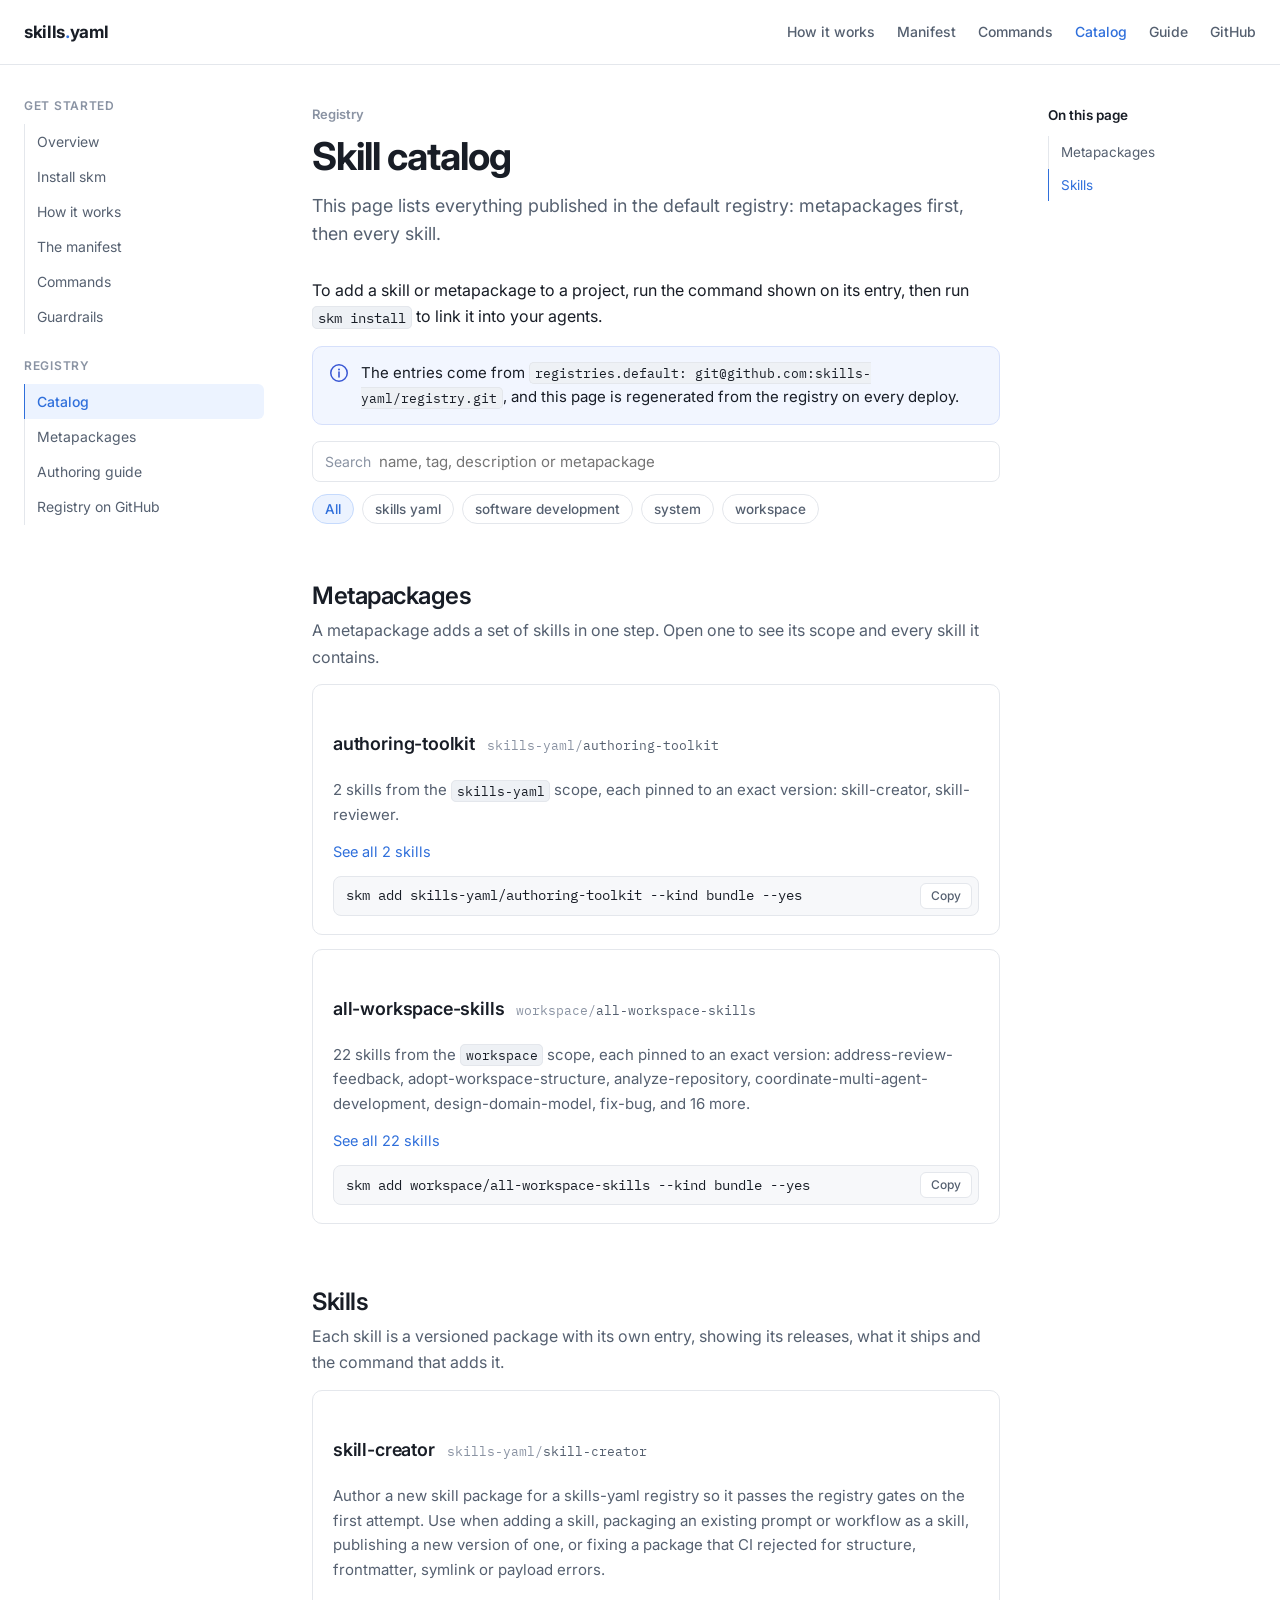
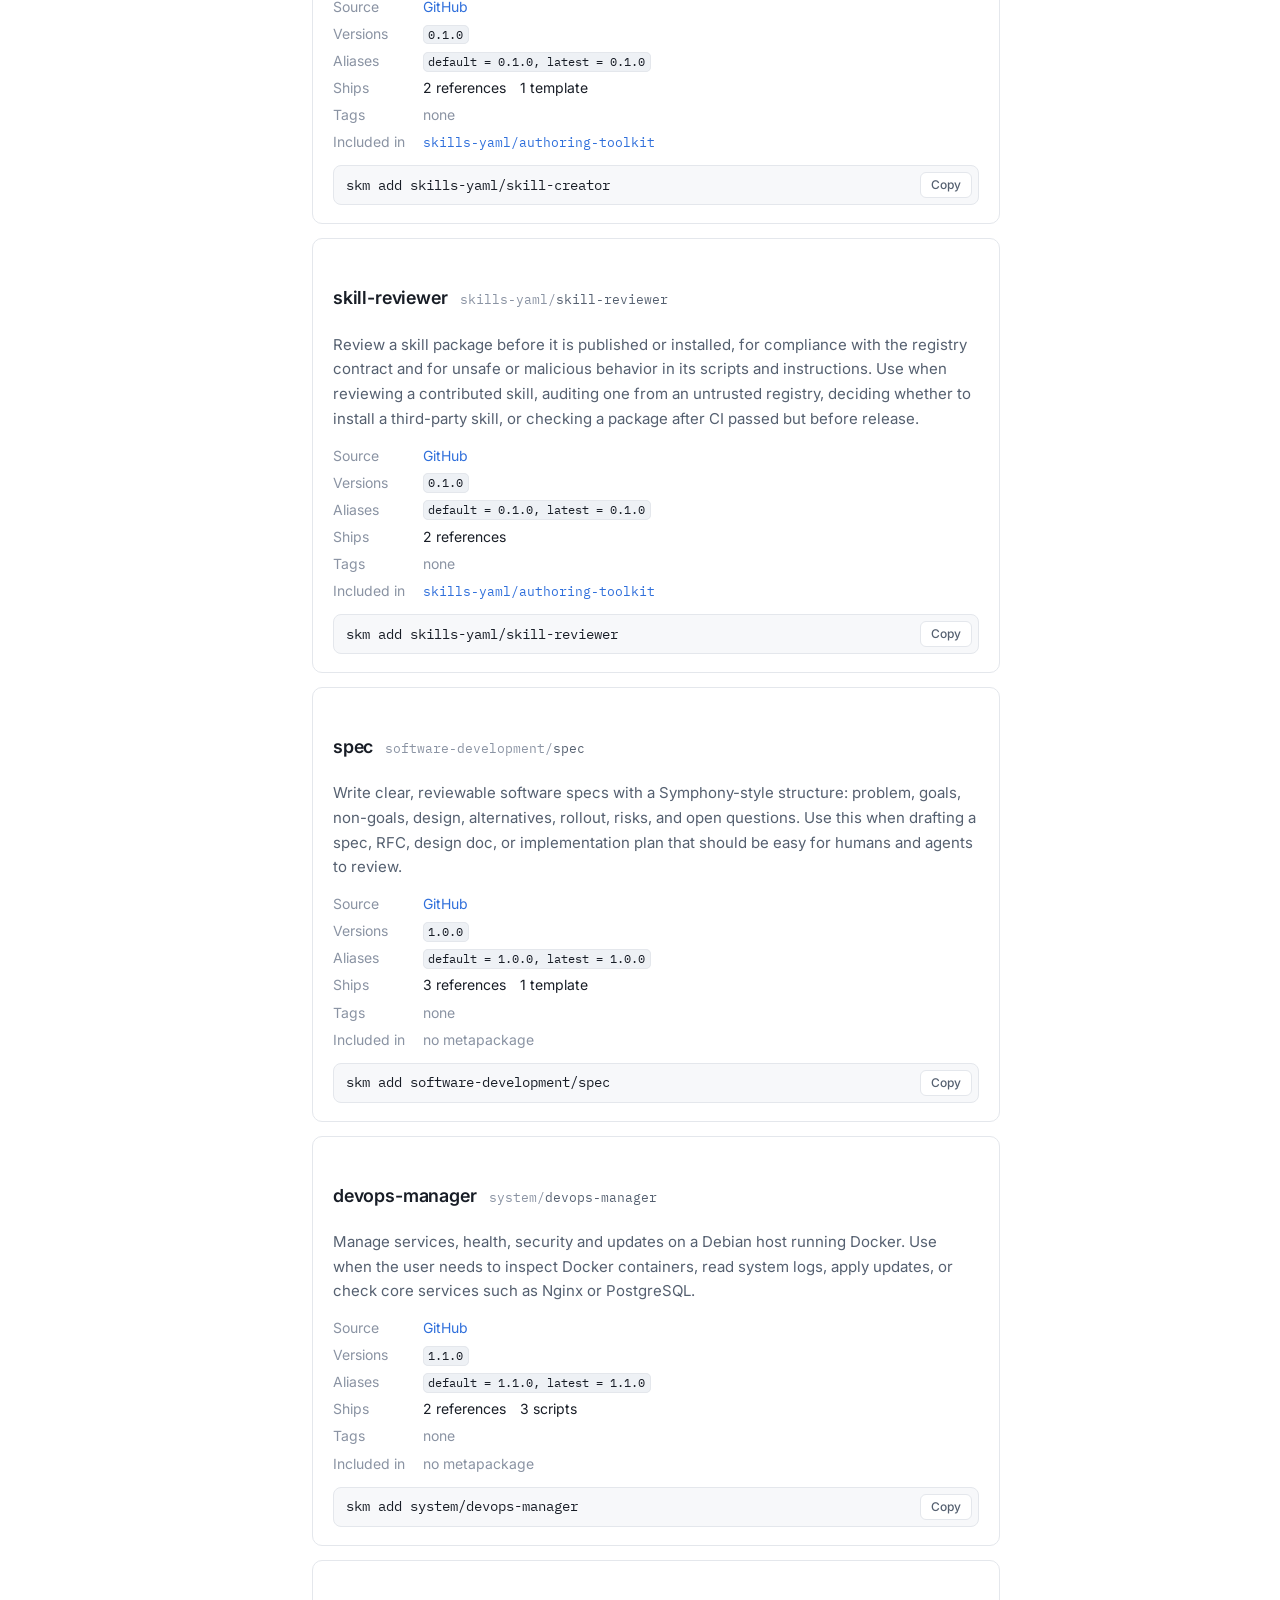
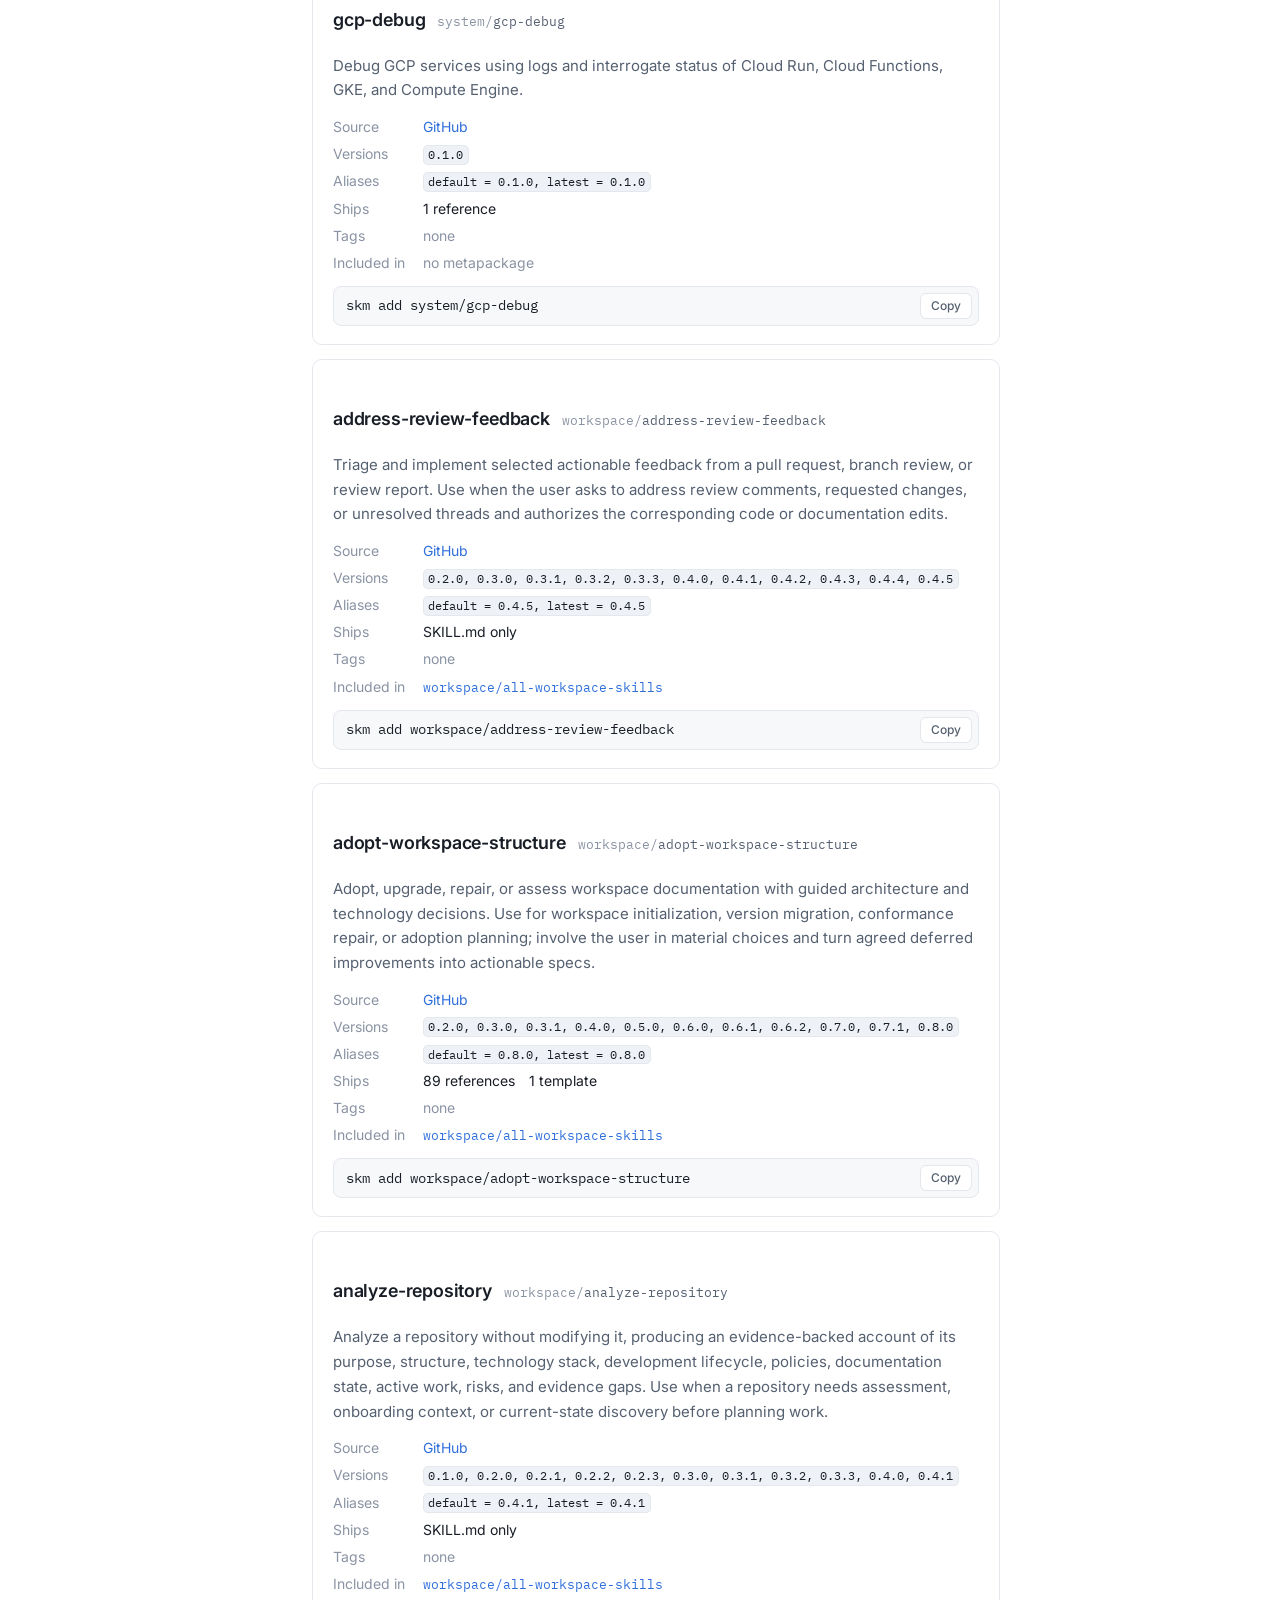
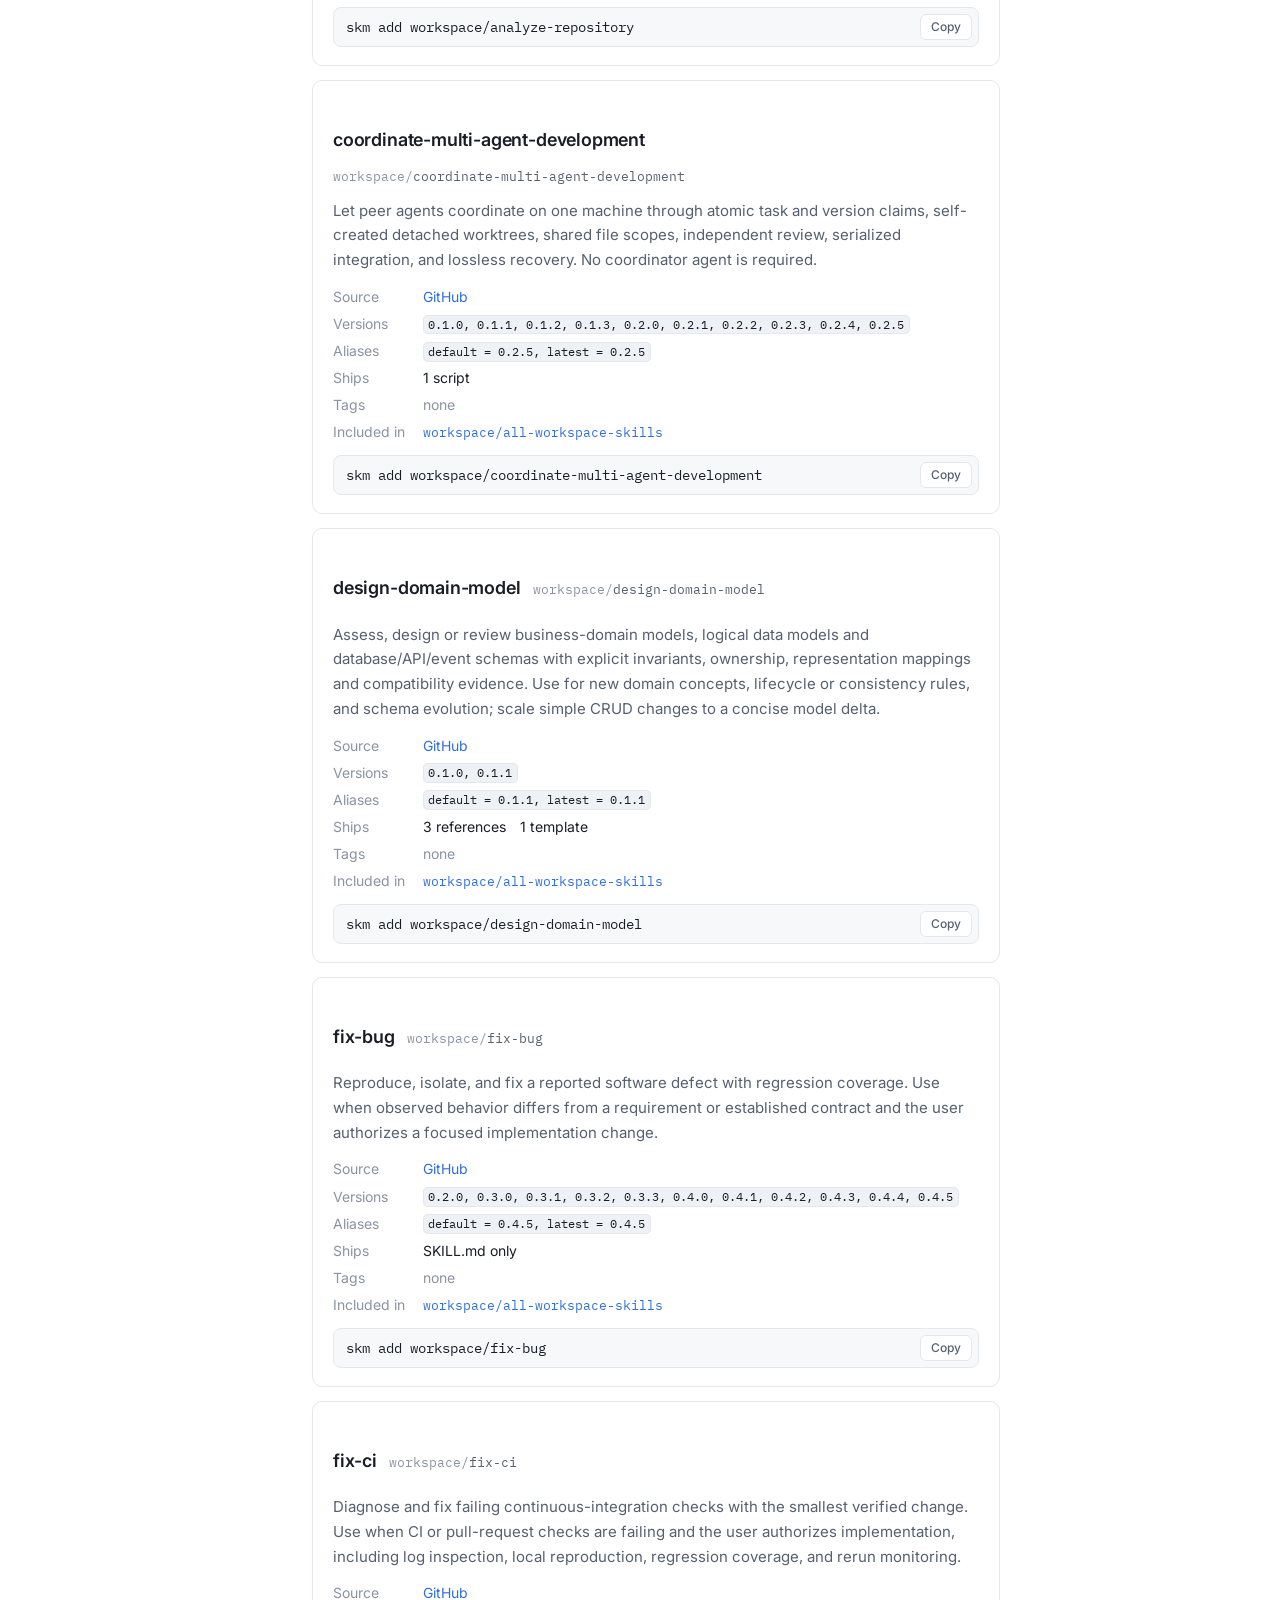
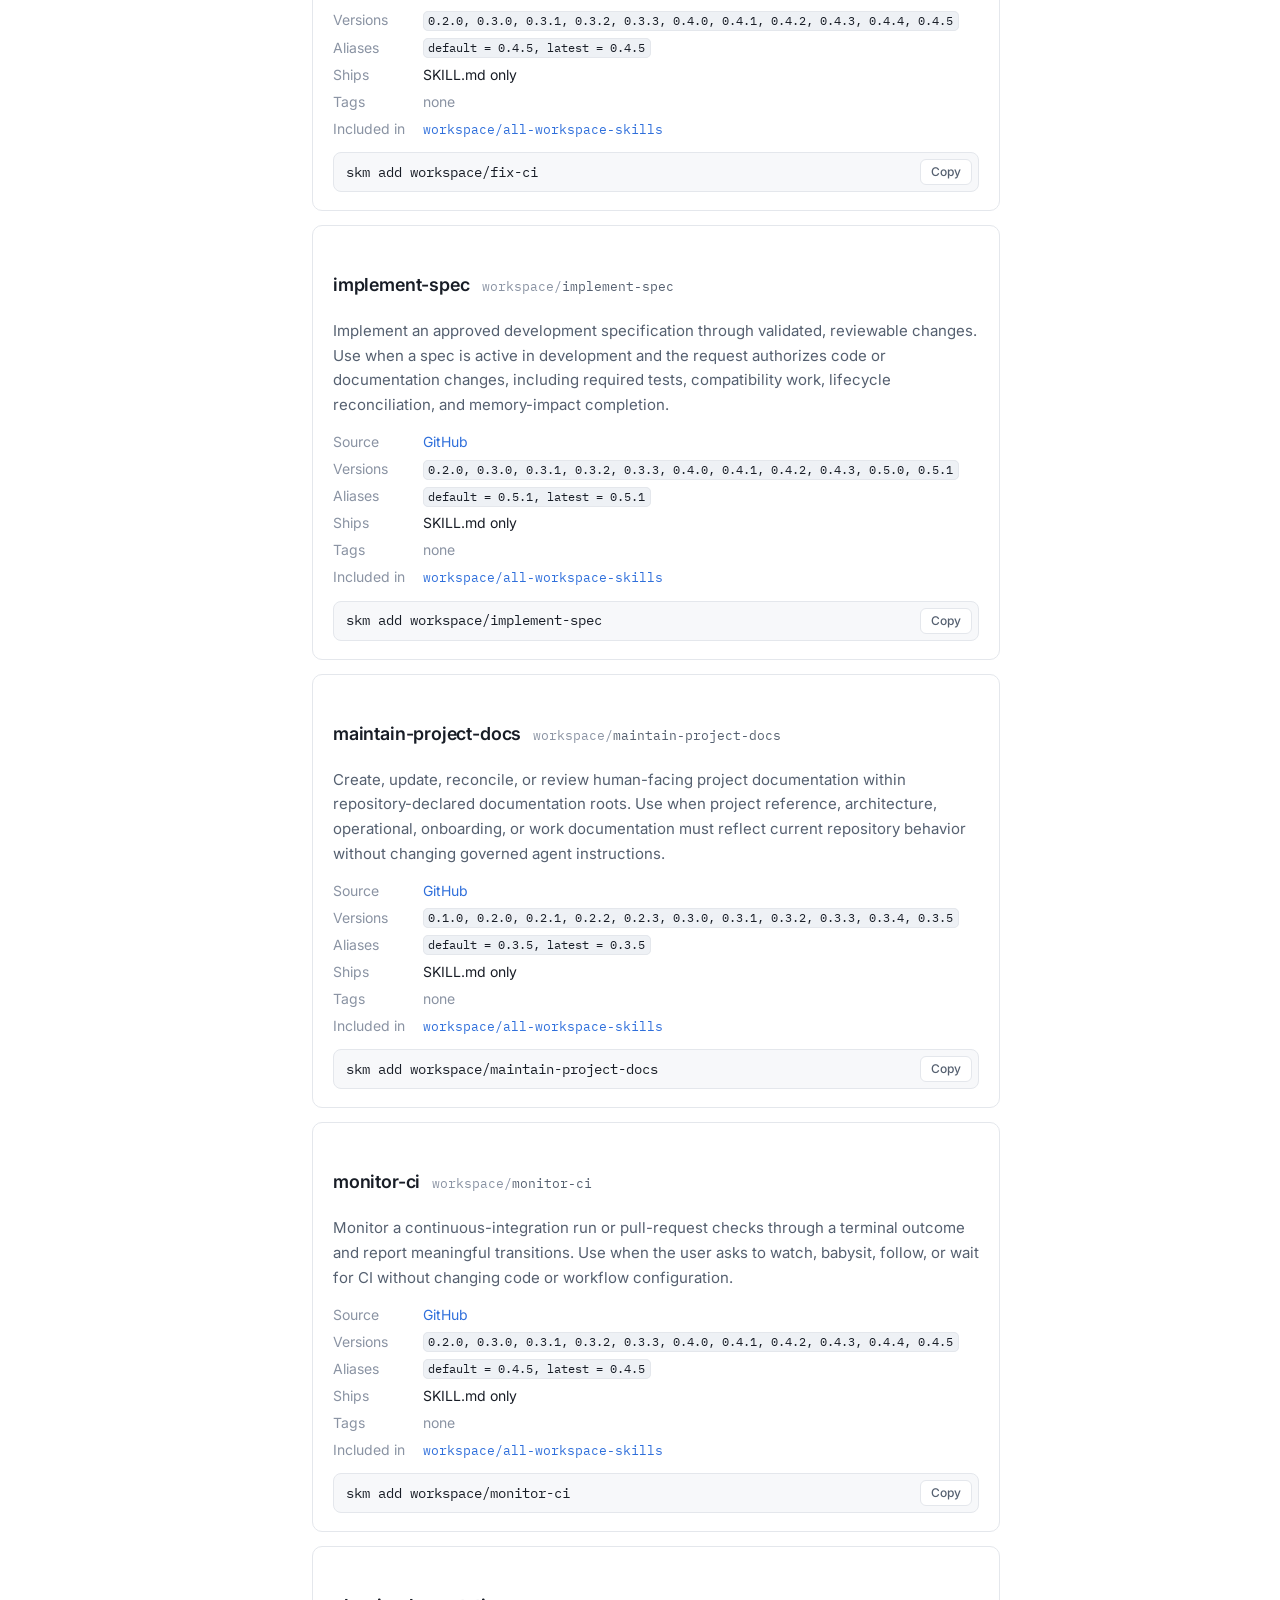
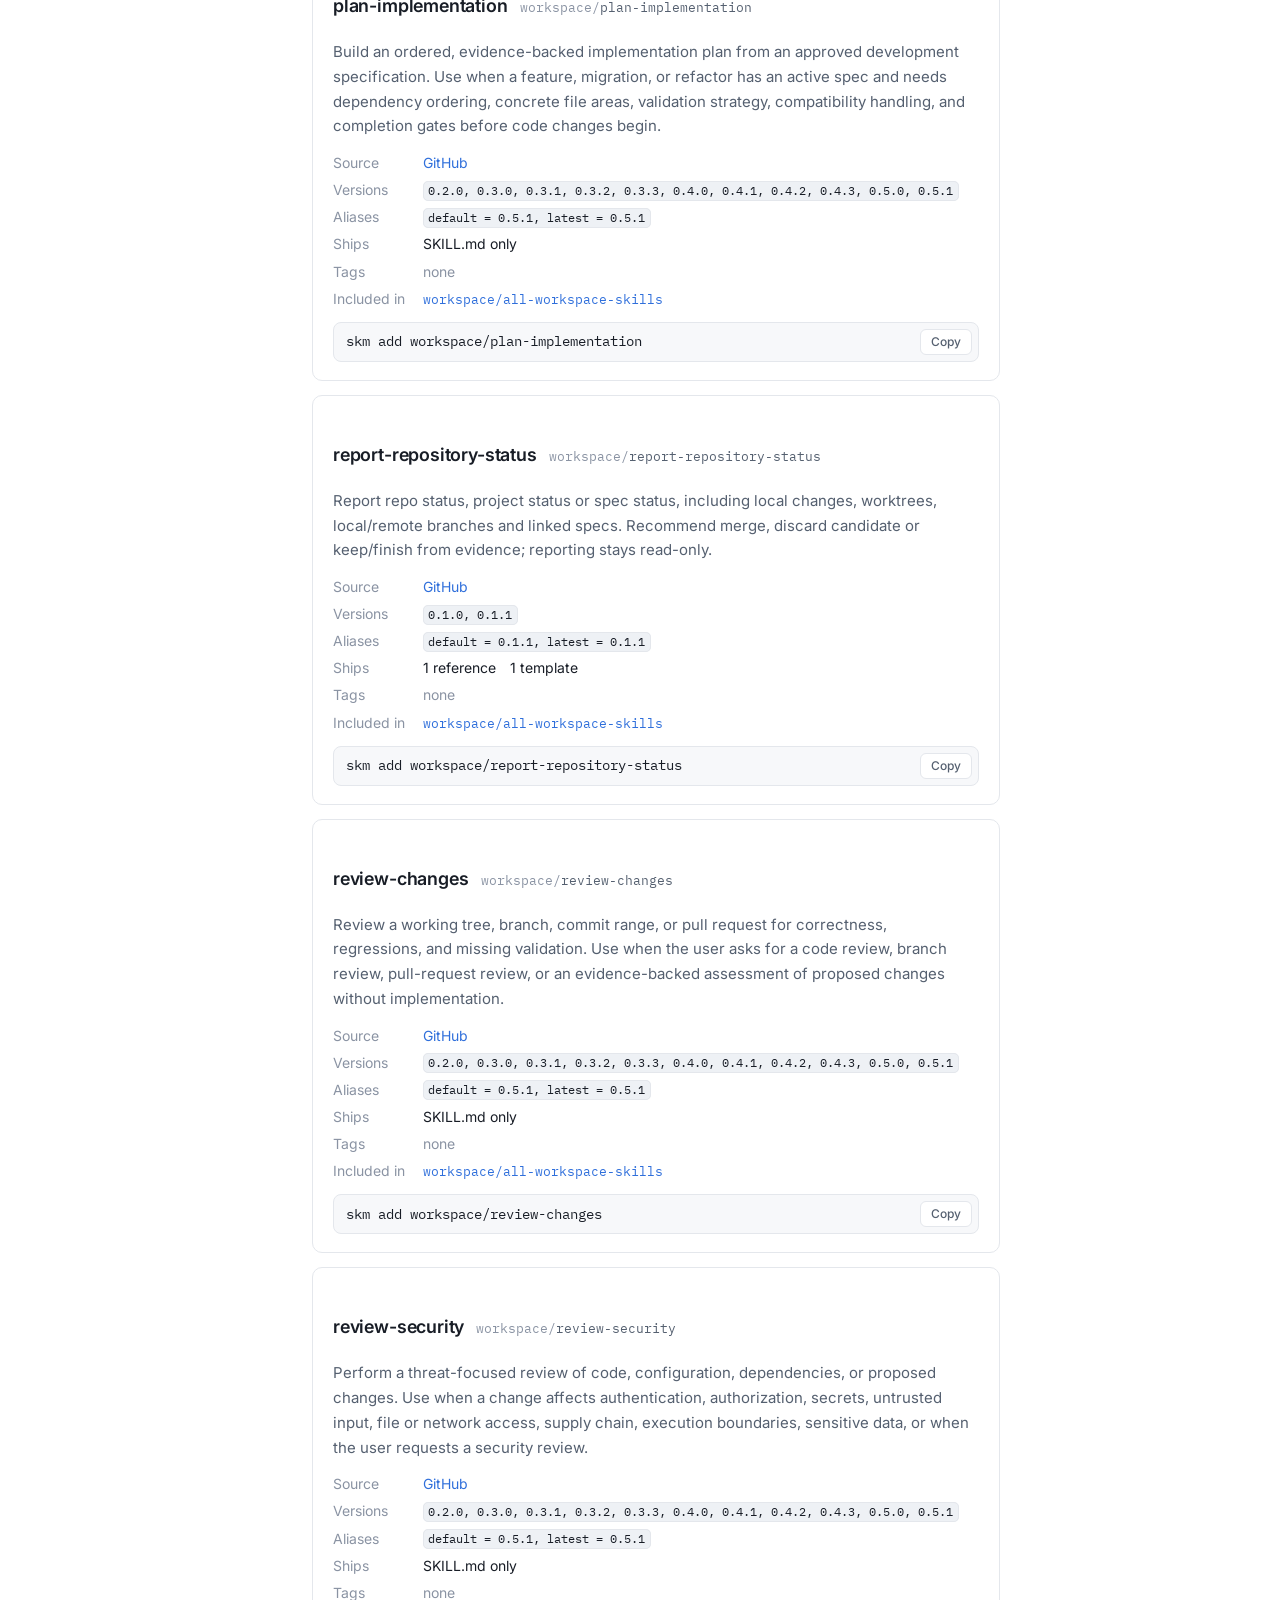
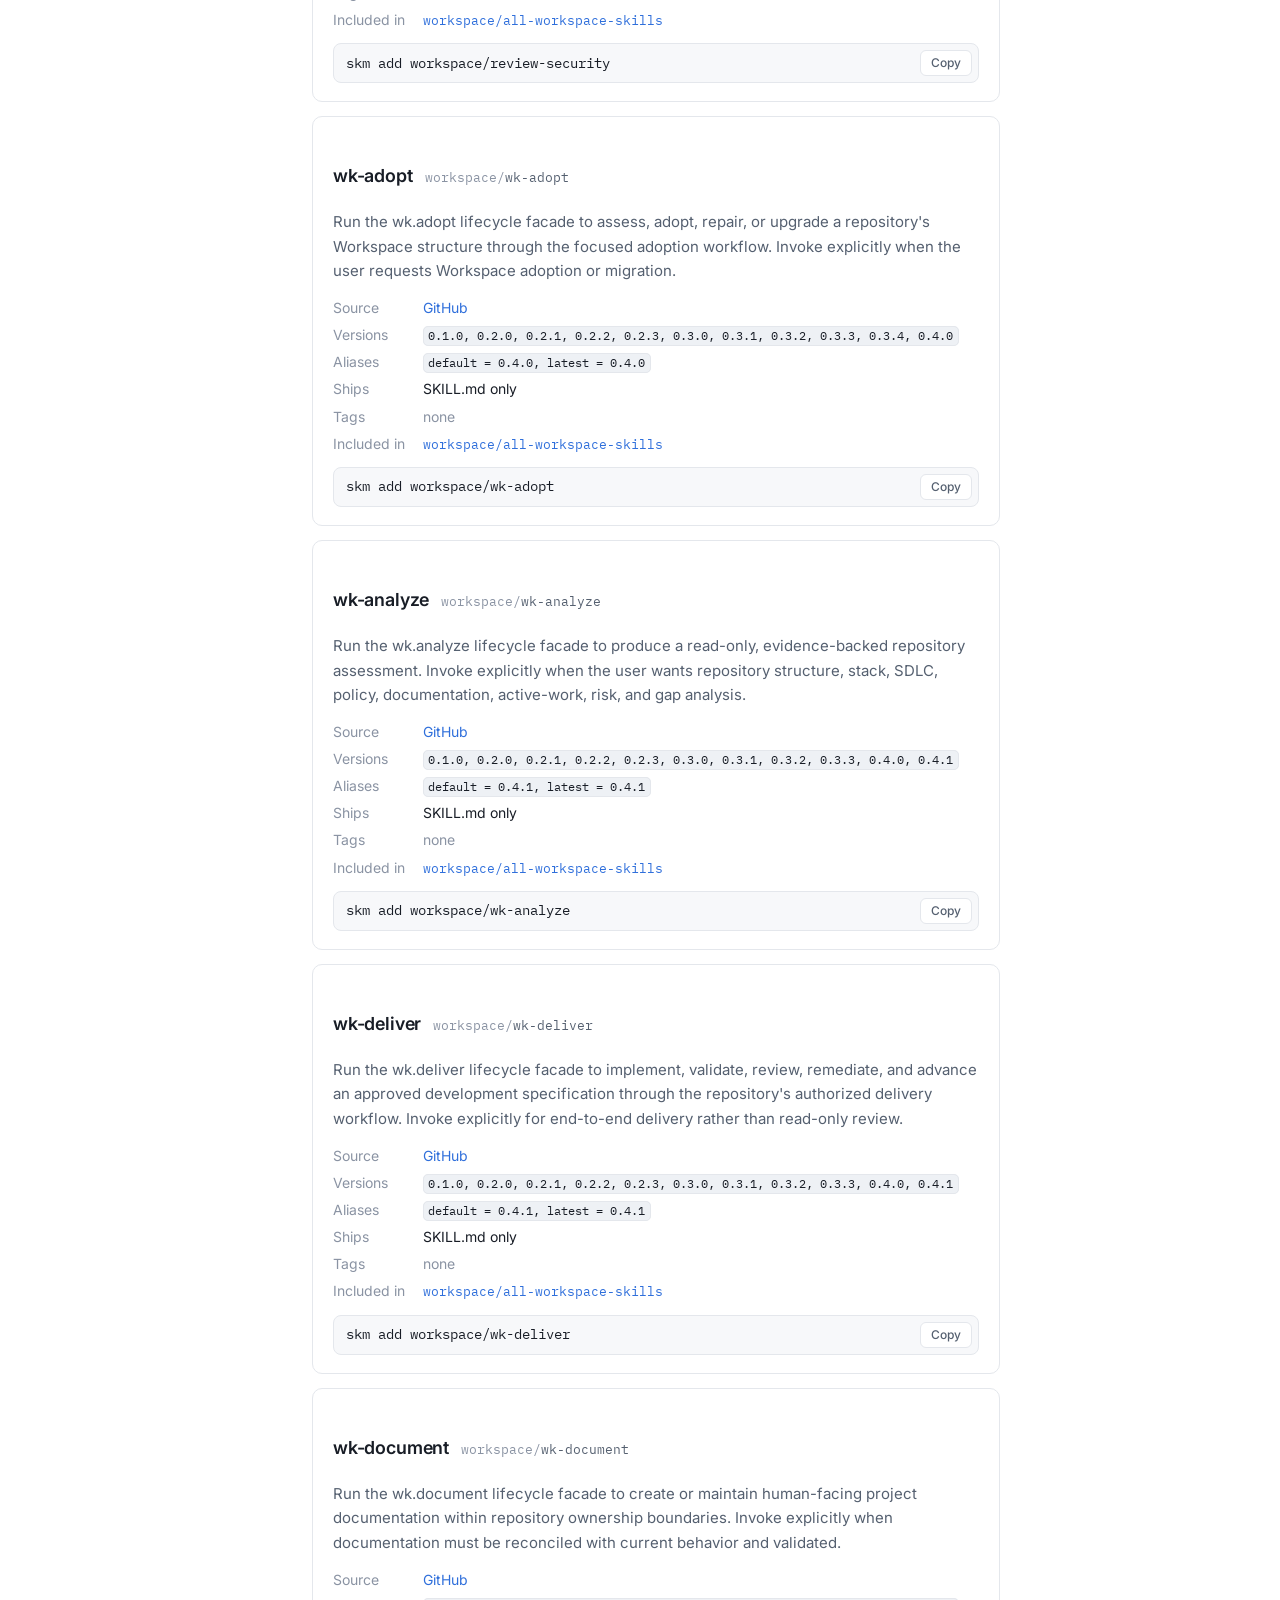
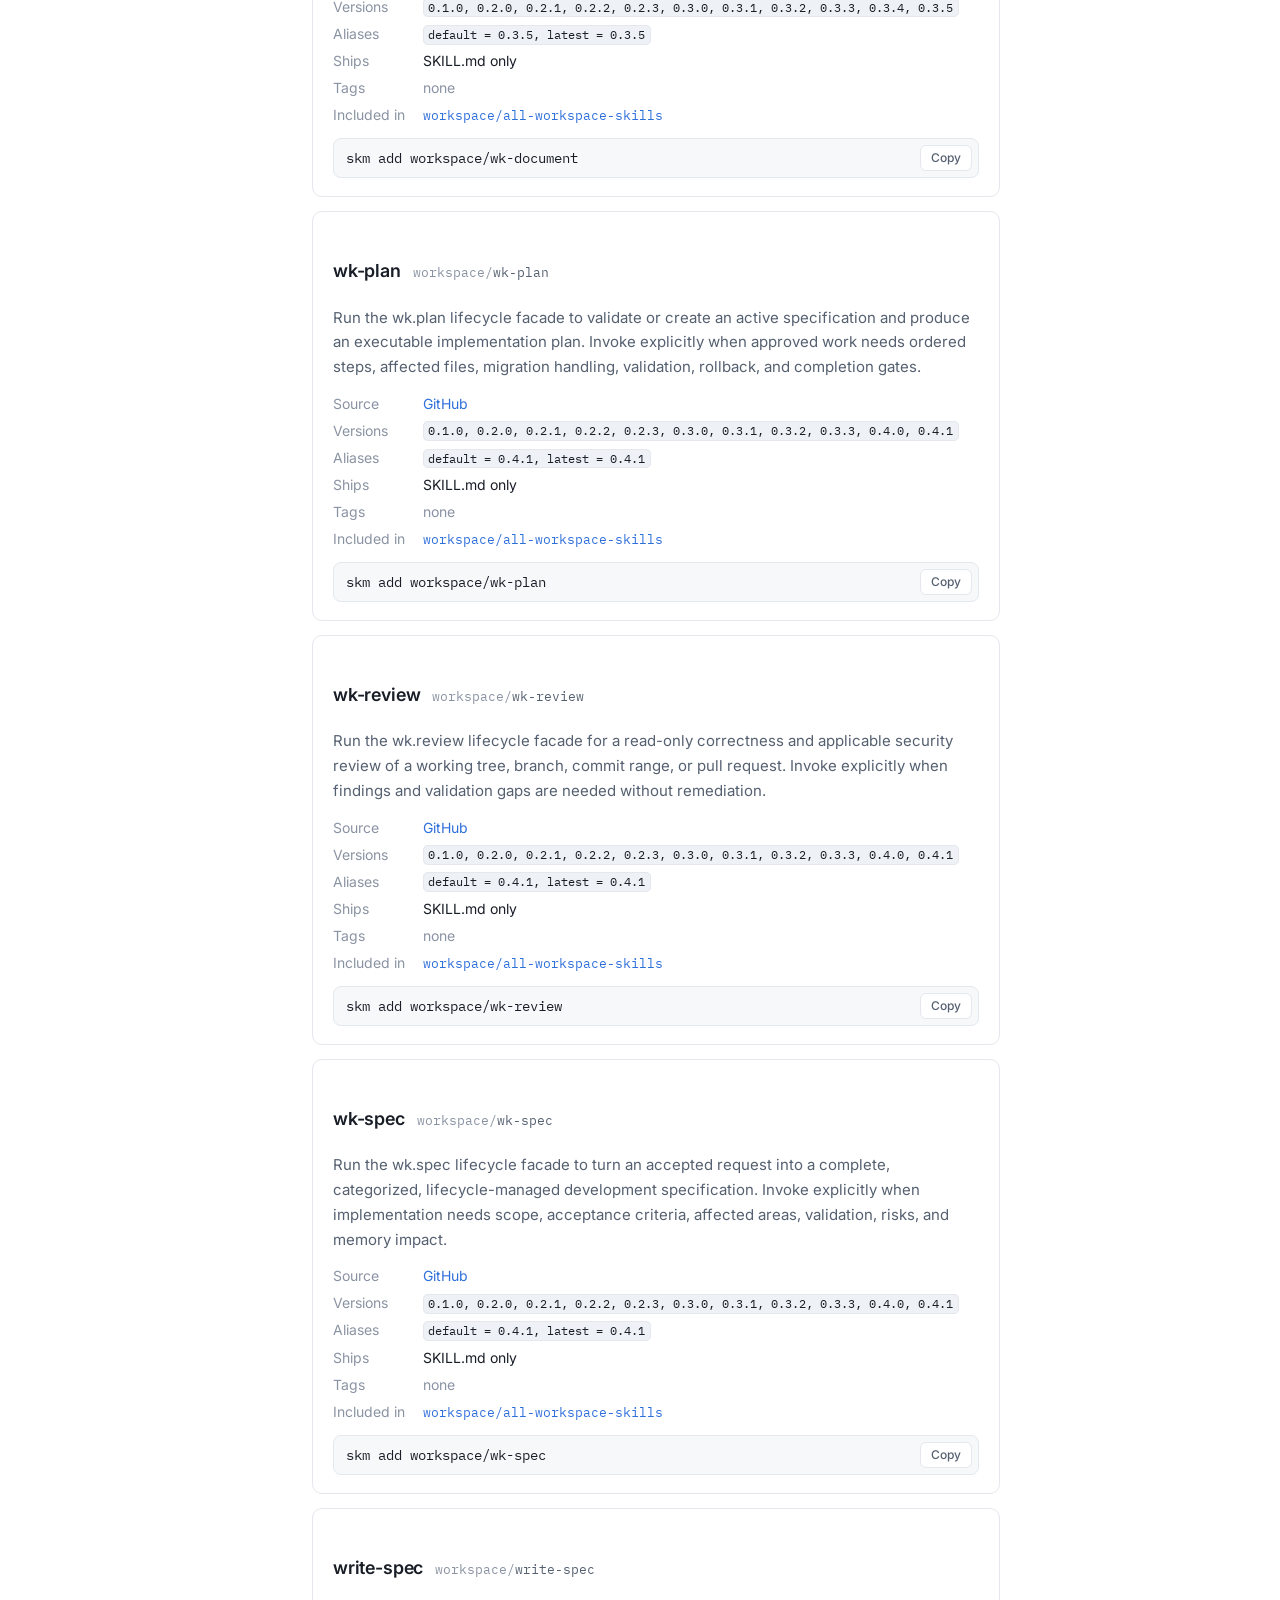
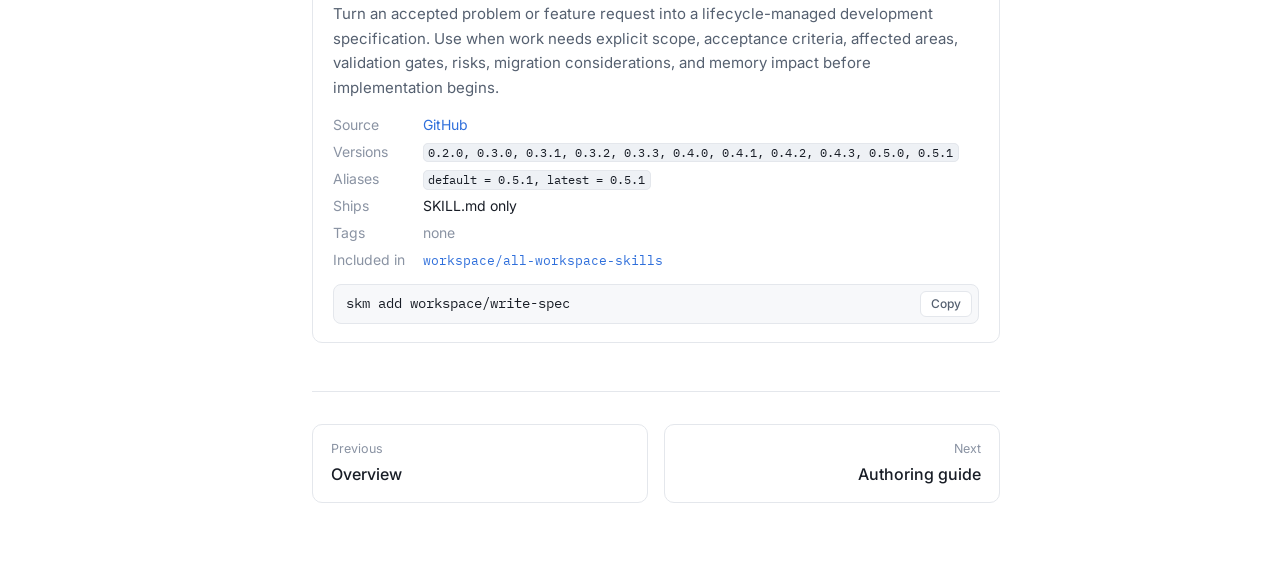
==== commit d9f366e7: "chore(catalog): refresh Workspace toolkit 0.10.0" ====
--- a/catalog.html
+++ b/catalog.html
@@ -102,13 +102,13 @@
           <p class="entry-more"><a href="metapackages/skills-yaml/authoring-toolkit.html">See all 2 skills</a></p>
           <p class="entry-add"><code>skm add skills-yaml/authoring-toolkit --kind bundle --yes</code><button class="copy" type="button" data-copy="skm add skills-yaml/authoring-toolkit --kind bundle --yes">Copy</button></p>
         </article>
-        <article class="entry entry-bundle" id="metapackage-workspace-all-workspace-skills" data-search="workspace/all-workspace-skills address-review-feedback adopt-workspace-structure analyze-repository coordinate-multi-agent-development fix-bug fix-ci implement-spec maintain-project-docs monitor-ci plan-implementation review-changes review-security wk-adopt wk-analyze wk-deliver wk-document wk-plan wk-review wk-spec write-spec" data-category="workspace">
+        <article class="entry entry-bundle" id="metapackage-workspace-all-workspace-skills" data-search="workspace/all-workspace-skills address-review-feedback adopt-workspace-structure analyze-repository coordinate-multi-agent-development design-domain-model fix-bug fix-ci implement-spec maintain-project-docs monitor-ci plan-implementation report-repository-status review-changes review-security wk-adopt wk-analyze wk-deliver wk-document wk-plan wk-review wk-spec write-spec" data-category="workspace">
           <div class="entry-head">
             <h3 class="entry-name"><a href="metapackages/workspace/all-workspace-skills.html">all-workspace-skills</a></h3>
             <p class="entry-path"><span>workspace/</span>all-workspace-skills</p>
           </div>
-          <p class="entry-desc">20 skills from the <code>workspace</code> scope, each pinned to an exact version: address-review-feedback, adopt-workspace-structure, analyze-repository, coordinate-multi-agent-development, fix-bug, fix-ci, and 14 more.</p>
-          <p class="entry-more"><a href="metapackages/workspace/all-workspace-skills.html">See all 20 skills</a></p>
+          <p class="entry-desc">22 skills from the <code>workspace</code> scope, each pinned to an exact version: address-review-feedback, adopt-workspace-structure, analyze-repository, coordinate-multi-agent-development, design-domain-model, fix-bug, and 16 more.</p>
+          <p class="entry-more"><a href="metapackages/workspace/all-workspace-skills.html">See all 22 skills</a></p>
           <p class="entry-add"><code>skm add workspace/all-workspace-skills --kind bundle --yes</code><button class="copy" type="button" data-copy="skm add workspace/all-workspace-skills --kind bundle --yes">Copy</button></p>
         </article>
         <!-- METAPACKAGES:END -->
@@ -207,26 +207,26 @@
           </div>
           <p class="entry-desc">Triage and implement selected actionable feedback from a pull request, branch review, or review report. Use when the user asks to address review comments, requested changes, or unresolved threads and authorizes the corresponding code or documentation edits.</p>
           <dl class="entry-meta">
-            <dt>Source</dt><dd><a href="https://github.com/skills-yaml/registry/tree/main/skills/workspace/address-review-feedback/v0.4.2" aria-label="View workspace/address-review-feedback on GitHub">GitHub</a></dd>
-            <dt>Versions</dt><dd><code>0.2.0, 0.3.0, 0.3.1, 0.3.2, 0.3.3, 0.4.0, 0.4.1, 0.4.2</code></dd>
-            <dt>Aliases</dt><dd><code>default = 0.4.2, latest = 0.4.2</code></dd>
+            <dt>Source</dt><dd><a href="https://github.com/skills-yaml/registry/tree/main/skills/workspace/address-review-feedback/v0.4.5" aria-label="View workspace/address-review-feedback on GitHub">GitHub</a></dd>
+            <dt>Versions</dt><dd><code>0.2.0, 0.3.0, 0.3.1, 0.3.2, 0.3.3, 0.4.0, 0.4.1, 0.4.2, 0.4.3, 0.4.4, 0.4.5</code></dd>
+            <dt>Aliases</dt><dd><code>default = 0.4.5, latest = 0.4.5</code></dd>
             <dt>Ships</dt><dd>SKILL.md only</dd>
             <dt>Tags</dt><dd><span class="none">none</span></dd>
             <dt>Included in</dt><dd><ul class="inline"><li><a href="metapackages/workspace/all-workspace-skills.html">workspace/all-workspace-skills</a></li></ul></dd>
           </dl>
           <p class="entry-add"><code>skm add workspace/address-review-feedback</code><button class="copy" type="button" data-copy="skm add workspace/address-review-feedback">Copy</button></p>
         </article>
-        <article class="entry" id="adopt-workspace-structure" data-search="workspace/adopt-workspace-structure adopt, upgrade, repair, or assess the workspace-docs repository structure and its agent governance. use when an agent must initialize workspace documentation in a project, migrate workspace-docs 1.x or 2.0 layouts to a newer version, update an existing pinned version, repair a partial or mixed adoption, check conformance and implement requested fixes, or complete and validate an in-progress workspace migration. " data-category="workspace">
+        <article class="entry" id="adopt-workspace-structure" data-search="workspace/adopt-workspace-structure adopt, upgrade, repair, or assess workspace documentation with guided architecture and technology decisions. use for workspace initialization, version migration, conformance repair, or adoption planning; involve the user in material choices and turn agreed deferred improvements into actionable specs. " data-category="workspace">
           <div class="entry-head">
             <h3 class="entry-name">adopt-workspace-structure</h3>
             <p class="entry-path"><span>workspace/</span>adopt-workspace-structure</p>
           </div>
-          <p class="entry-desc">Adopt, upgrade, repair, or assess the workspace-docs repository structure and its agent governance. Use when an agent must initialize workspace documentation in a project, migrate workspace-docs 1.x or 2.0 layouts to a newer version, update an existing pinned version, repair a partial or mixed adoption, check conformance and implement requested fixes, or complete and validate an in-progress workspace migration.</p>
-          <dl class="entry-meta">
-            <dt>Source</dt><dd><a href="https://github.com/skills-yaml/registry/tree/main/skills/workspace/adopt-workspace-structure/v0.6.2" aria-label="View workspace/adopt-workspace-structure on GitHub">GitHub</a></dd>
-            <dt>Versions</dt><dd><code>0.2.0, 0.3.0, 0.3.1, 0.4.0, 0.5.0, 0.6.0, 0.6.1, 0.6.2</code></dd>
-            <dt>Aliases</dt><dd><code>default = 0.6.2, latest = 0.6.2</code></dd>
-            <dt>Ships</dt><dd><ul class="inline"><li>88 references</li></ul></dd>
+          <p class="entry-desc">Adopt, upgrade, repair, or assess workspace documentation with guided architecture and technology decisions. Use for workspace initialization, version migration, conformance repair, or adoption planning; involve the user in material choices and turn agreed deferred improvements into actionable specs.</p>
+          <dl class="entry-meta">
+            <dt>Source</dt><dd><a href="https://github.com/skills-yaml/registry/tree/main/skills/workspace/adopt-workspace-structure/v0.8.0" aria-label="View workspace/adopt-workspace-structure on GitHub">GitHub</a></dd>
+            <dt>Versions</dt><dd><code>0.2.0, 0.3.0, 0.3.1, 0.4.0, 0.5.0, 0.6.0, 0.6.1, 0.6.2, 0.7.0, 0.7.1, 0.8.0</code></dd>
+            <dt>Aliases</dt><dd><code>default = 0.8.0, latest = 0.8.0</code></dd>
+            <dt>Ships</dt><dd><ul class="inline"><li>89 references</li><li>1 template</li></ul></dd>
             <dt>Tags</dt><dd><span class="none">none</span></dd>
             <dt>Included in</dt><dd><ul class="inline"><li><a href="metapackages/workspace/all-workspace-skills.html">workspace/all-workspace-skills</a></li></ul></dd>
           </dl>
@@ -239,9 +239,9 @@
           </div>
           <p class="entry-desc">Analyze a repository without modifying it, producing an evidence-backed account of its purpose, structure, technology stack, development lifecycle, policies, documentation state, active work, risks, and evidence gaps. Use when a repository needs assessment, onboarding context, or current-state discovery before planning work.</p>
           <dl class="entry-meta">
-            <dt>Source</dt><dd><a href="https://github.com/skills-yaml/registry/tree/main/skills/workspace/analyze-repository/v0.3.2" aria-label="View workspace/analyze-repository on GitHub">GitHub</a></dd>
-            <dt>Versions</dt><dd><code>0.1.0, 0.2.0, 0.2.1, 0.2.2, 0.2.3, 0.3.0, 0.3.1, 0.3.2</code></dd>
-            <dt>Aliases</dt><dd><code>default = 0.3.2, latest = 0.3.2</code></dd>
+            <dt>Source</dt><dd><a href="https://github.com/skills-yaml/registry/tree/main/skills/workspace/analyze-repository/v0.4.1" aria-label="View workspace/analyze-repository on GitHub">GitHub</a></dd>
+            <dt>Versions</dt><dd><code>0.1.0, 0.2.0, 0.2.1, 0.2.2, 0.2.3, 0.3.0, 0.3.1, 0.3.2, 0.3.3, 0.4.0, 0.4.1</code></dd>
+            <dt>Aliases</dt><dd><code>default = 0.4.1, latest = 0.4.1</code></dd>
             <dt>Ships</dt><dd>SKILL.md only</dd>
             <dt>Tags</dt><dd><span class="none">none</span></dd>
             <dt>Included in</dt><dd><ul class="inline"><li><a href="metapackages/workspace/all-workspace-skills.html">workspace/all-workspace-skills</a></li></ul></dd>
@@ -255,14 +255,30 @@
           </div>
           <p class="entry-desc">Let peer agents coordinate on one machine through atomic task and version claims, self-created detached worktrees, shared file scopes, independent review, serialized integration, and lossless recovery. No coordinator agent is required.</p>
           <dl class="entry-meta">
-            <dt>Source</dt><dd><a href="https://github.com/skills-yaml/registry/tree/main/skills/workspace/coordinate-multi-agent-development/v0.2.2" aria-label="View workspace/coordinate-multi-agent-development on GitHub">GitHub</a></dd>
-            <dt>Versions</dt><dd><code>0.1.0, 0.1.1, 0.1.2, 0.1.3, 0.2.0, 0.2.1, 0.2.2</code></dd>
-            <dt>Aliases</dt><dd><code>default = 0.2.2, latest = 0.2.2</code></dd>
+            <dt>Source</dt><dd><a href="https://github.com/skills-yaml/registry/tree/main/skills/workspace/coordinate-multi-agent-development/v0.2.5" aria-label="View workspace/coordinate-multi-agent-development on GitHub">GitHub</a></dd>
+            <dt>Versions</dt><dd><code>0.1.0, 0.1.1, 0.1.2, 0.1.3, 0.2.0, 0.2.1, 0.2.2, 0.2.3, 0.2.4, 0.2.5</code></dd>
+            <dt>Aliases</dt><dd><code>default = 0.2.5, latest = 0.2.5</code></dd>
             <dt>Ships</dt><dd><ul class="inline"><li>1 script</li></ul></dd>
             <dt>Tags</dt><dd><span class="none">none</span></dd>
             <dt>Included in</dt><dd><ul class="inline"><li><a href="metapackages/workspace/all-workspace-skills.html">workspace/all-workspace-skills</a></li></ul></dd>
           </dl>
           <p class="entry-add"><code>skm add workspace/coordinate-multi-agent-development</code><button class="copy" type="button" data-copy="skm add workspace/coordinate-multi-agent-development">Copy</button></p>
+        </article>
+        <article class="entry" id="design-domain-model" data-search="workspace/design-domain-model assess, design or review business-domain models, logical data models and database/api/event schemas with explicit invariants, ownership, representation mappings and compatibility evidence. use for new domain concepts, lifecycle or consistency rules, and schema evolution; scale simple crud changes to a concise model delta. " data-category="workspace">
+          <div class="entry-head">
+            <h3 class="entry-name">design-domain-model</h3>
+            <p class="entry-path"><span>workspace/</span>design-domain-model</p>
+          </div>
+          <p class="entry-desc">Assess, design or review business-domain models, logical data models and database/API/event schemas with explicit invariants, ownership, representation mappings and compatibility evidence. Use for new domain concepts, lifecycle or consistency rules, and schema evolution; scale simple CRUD changes to a concise model delta.</p>
+          <dl class="entry-meta">
+            <dt>Source</dt><dd><a href="https://github.com/skills-yaml/registry/tree/main/skills/workspace/design-domain-model/v0.1.1" aria-label="View workspace/design-domain-model on GitHub">GitHub</a></dd>
+            <dt>Versions</dt><dd><code>0.1.0, 0.1.1</code></dd>
+            <dt>Aliases</dt><dd><code>default = 0.1.1, latest = 0.1.1</code></dd>
+            <dt>Ships</dt><dd><ul class="inline"><li>3 references</li><li>1 template</li></ul></dd>
+            <dt>Tags</dt><dd><span class="none">none</span></dd>
+            <dt>Included in</dt><dd><ul class="inline"><li><a href="metapackages/workspace/all-workspace-skills.html">workspace/all-workspace-skills</a></li></ul></dd>
+          </dl>
+          <p class="entry-add"><code>skm add workspace/design-domain-model</code><button class="copy" type="button" data-copy="skm add workspace/design-domain-model">Copy</button></p>
         </article>
         <article class="entry" id="fix-bug" data-search="workspace/fix-bug reproduce, isolate, and fix a reported software defect with regression coverage. use when observed behavior differs from a requirement or established contract and the user authorizes a focused implementation change. " data-category="workspace">
           <div class="entry-head">
@@ -271,9 +287,9 @@
           </div>
           <p class="entry-desc">Reproduce, isolate, and fix a reported software defect with regression coverage. Use when observed behavior differs from a requirement or established contract and the user authorizes a focused implementation change.</p>
           <dl class="entry-meta">
-            <dt>Source</dt><dd><a href="https://github.com/skills-yaml/registry/tree/main/skills/workspace/fix-bug/v0.4.2" aria-label="View workspace/fix-bug on GitHub">GitHub</a></dd>
-            <dt>Versions</dt><dd><code>0.2.0, 0.3.0, 0.3.1, 0.3.2, 0.3.3, 0.4.0, 0.4.1, 0.4.2</code></dd>
-            <dt>Aliases</dt><dd><code>default = 0.4.2, latest = 0.4.2</code></dd>
+            <dt>Source</dt><dd><a href="https://github.com/skills-yaml/registry/tree/main/skills/workspace/fix-bug/v0.4.5" aria-label="View workspace/fix-bug on GitHub">GitHub</a></dd>
+            <dt>Versions</dt><dd><code>0.2.0, 0.3.0, 0.3.1, 0.3.2, 0.3.3, 0.4.0, 0.4.1, 0.4.2, 0.4.3, 0.4.4, 0.4.5</code></dd>
+            <dt>Aliases</dt><dd><code>default = 0.4.5, latest = 0.4.5</code></dd>
             <dt>Ships</dt><dd>SKILL.md only</dd>
             <dt>Tags</dt><dd><span class="none">none</span></dd>
             <dt>Included in</dt><dd><ul class="inline"><li><a href="metapackages/workspace/all-workspace-skills.html">workspace/all-workspace-skills</a></li></ul></dd>
@@ -287,9 +303,9 @@
           </div>
           <p class="entry-desc">Diagnose and fix failing continuous-integration checks with the smallest verified change. Use when CI or pull-request checks are failing and the user authorizes implementation, including log inspection, local reproduction, regression coverage, and rerun monitoring.</p>
           <dl class="entry-meta">
-            <dt>Source</dt><dd><a href="https://github.com/skills-yaml/registry/tree/main/skills/workspace/fix-ci/v0.4.2" aria-label="View workspace/fix-ci on GitHub">GitHub</a></dd>
-            <dt>Versions</dt><dd><code>0.2.0, 0.3.0, 0.3.1, 0.3.2, 0.3.3, 0.4.0, 0.4.1, 0.4.2</code></dd>
-            <dt>Aliases</dt><dd><code>default = 0.4.2, latest = 0.4.2</code></dd>
+            <dt>Source</dt><dd><a href="https://github.com/skills-yaml/registry/tree/main/skills/workspace/fix-ci/v0.4.5" aria-label="View workspace/fix-ci on GitHub">GitHub</a></dd>
+            <dt>Versions</dt><dd><code>0.2.0, 0.3.0, 0.3.1, 0.3.2, 0.3.3, 0.4.0, 0.4.1, 0.4.2, 0.4.3, 0.4.4, 0.4.5</code></dd>
+            <dt>Aliases</dt><dd><code>default = 0.4.5, latest = 0.4.5</code></dd>
             <dt>Ships</dt><dd>SKILL.md only</dd>
             <dt>Tags</dt><dd><span class="none">none</span></dd>
             <dt>Included in</dt><dd><ul class="inline"><li><a href="metapackages/workspace/all-workspace-skills.html">workspace/all-workspace-skills</a></li></ul></dd>
@@ -303,9 +319,9 @@
           </div>
           <p class="entry-desc">Implement an approved development specification through validated, reviewable changes. Use when a spec is active in development and the request authorizes code or documentation changes, including required tests, compatibility work, lifecycle reconciliation, and memory-impact completion.</p>
           <dl class="entry-meta">
-            <dt>Source</dt><dd><a href="https://github.com/skills-yaml/registry/tree/main/skills/workspace/implement-spec/v0.4.2" aria-label="View workspace/implement-spec on GitHub">GitHub</a></dd>
-            <dt>Versions</dt><dd><code>0.2.0, 0.3.0, 0.3.1, 0.3.2, 0.3.3, 0.4.0, 0.4.1, 0.4.2</code></dd>
-            <dt>Aliases</dt><dd><code>default = 0.4.2, latest = 0.4.2</code></dd>
+            <dt>Source</dt><dd><a href="https://github.com/skills-yaml/registry/tree/main/skills/workspace/implement-spec/v0.5.1" aria-label="View workspace/implement-spec on GitHub">GitHub</a></dd>
+            <dt>Versions</dt><dd><code>0.2.0, 0.3.0, 0.3.1, 0.3.2, 0.3.3, 0.4.0, 0.4.1, 0.4.2, 0.4.3, 0.5.0, 0.5.1</code></dd>
+            <dt>Aliases</dt><dd><code>default = 0.5.1, latest = 0.5.1</code></dd>
             <dt>Ships</dt><dd>SKILL.md only</dd>
             <dt>Tags</dt><dd><span class="none">none</span></dd>
             <dt>Included in</dt><dd><ul class="inline"><li><a href="metapackages/workspace/all-workspace-skills.html">workspace/all-workspace-skills</a></li></ul></dd>
@@ -319,9 +335,9 @@
           </div>
           <p class="entry-desc">Create, update, reconcile, or review human-facing project documentation within repository-declared documentation roots. Use when project reference, architecture, operational, onboarding, or work documentation must reflect current repository behavior without changing governed agent instructions.</p>
           <dl class="entry-meta">
-            <dt>Source</dt><dd><a href="https://github.com/skills-yaml/registry/tree/main/skills/workspace/maintain-project-docs/v0.3.2" aria-label="View workspace/maintain-project-docs on GitHub">GitHub</a></dd>
-            <dt>Versions</dt><dd><code>0.1.0, 0.2.0, 0.2.1, 0.2.2, 0.2.3, 0.3.0, 0.3.1, 0.3.2</code></dd>
-            <dt>Aliases</dt><dd><code>default = 0.3.2, latest = 0.3.2</code></dd>
+            <dt>Source</dt><dd><a href="https://github.com/skills-yaml/registry/tree/main/skills/workspace/maintain-project-docs/v0.3.5" aria-label="View workspace/maintain-project-docs on GitHub">GitHub</a></dd>
+            <dt>Versions</dt><dd><code>0.1.0, 0.2.0, 0.2.1, 0.2.2, 0.2.3, 0.3.0, 0.3.1, 0.3.2, 0.3.3, 0.3.4, 0.3.5</code></dd>
+            <dt>Aliases</dt><dd><code>default = 0.3.5, latest = 0.3.5</code></dd>
             <dt>Ships</dt><dd>SKILL.md only</dd>
             <dt>Tags</dt><dd><span class="none">none</span></dd>
             <dt>Included in</dt><dd><ul class="inline"><li><a href="metapackages/workspace/all-workspace-skills.html">workspace/all-workspace-skills</a></li></ul></dd>
@@ -335,9 +351,9 @@
           </div>
           <p class="entry-desc">Monitor a continuous-integration run or pull-request checks through a terminal outcome and report meaningful transitions. Use when the user asks to watch, babysit, follow, or wait for CI without changing code or workflow configuration.</p>
           <dl class="entry-meta">
-            <dt>Source</dt><dd><a href="https://github.com/skills-yaml/registry/tree/main/skills/workspace/monitor-ci/v0.4.2" aria-label="View workspace/monitor-ci on GitHub">GitHub</a></dd>
-            <dt>Versions</dt><dd><code>0.2.0, 0.3.0, 0.3.1, 0.3.2, 0.3.3, 0.4.0, 0.4.1, 0.4.2</code></dd>
-            <dt>Aliases</dt><dd><code>default = 0.4.2, latest = 0.4.2</code></dd>
+            <dt>Source</dt><dd><a href="https://github.com/skills-yaml/registry/tree/main/skills/workspace/monitor-ci/v0.4.5" aria-label="View workspace/monitor-ci on GitHub">GitHub</a></dd>
+            <dt>Versions</dt><dd><code>0.2.0, 0.3.0, 0.3.1, 0.3.2, 0.3.3, 0.4.0, 0.4.1, 0.4.2, 0.4.3, 0.4.4, 0.4.5</code></dd>
+            <dt>Aliases</dt><dd><code>default = 0.4.5, latest = 0.4.5</code></dd>
             <dt>Ships</dt><dd>SKILL.md only</dd>
             <dt>Tags</dt><dd><span class="none">none</span></dd>
             <dt>Included in</dt><dd><ul class="inline"><li><a href="metapackages/workspace/all-workspace-skills.html">workspace/all-workspace-skills</a></li></ul></dd>
@@ -351,14 +367,30 @@
           </div>
           <p class="entry-desc">Build an ordered, evidence-backed implementation plan from an approved development specification. Use when a feature, migration, or refactor has an active spec and needs dependency ordering, concrete file areas, validation strategy, compatibility handling, and completion gates before code changes begin.</p>
           <dl class="entry-meta">
-            <dt>Source</dt><dd><a href="https://github.com/skills-yaml/registry/tree/main/skills/workspace/plan-implementation/v0.4.2" aria-label="View workspace/plan-implementation on GitHub">GitHub</a></dd>
-            <dt>Versions</dt><dd><code>0.2.0, 0.3.0, 0.3.1, 0.3.2, 0.3.3, 0.4.0, 0.4.1, 0.4.2</code></dd>
-            <dt>Aliases</dt><dd><code>default = 0.4.2, latest = 0.4.2</code></dd>
+            <dt>Source</dt><dd><a href="https://github.com/skills-yaml/registry/tree/main/skills/workspace/plan-implementation/v0.5.1" aria-label="View workspace/plan-implementation on GitHub">GitHub</a></dd>
+            <dt>Versions</dt><dd><code>0.2.0, 0.3.0, 0.3.1, 0.3.2, 0.3.3, 0.4.0, 0.4.1, 0.4.2, 0.4.3, 0.5.0, 0.5.1</code></dd>
+            <dt>Aliases</dt><dd><code>default = 0.5.1, latest = 0.5.1</code></dd>
             <dt>Ships</dt><dd>SKILL.md only</dd>
             <dt>Tags</dt><dd><span class="none">none</span></dd>
             <dt>Included in</dt><dd><ul class="inline"><li><a href="metapackages/workspace/all-workspace-skills.html">workspace/all-workspace-skills</a></li></ul></dd>
           </dl>
           <p class="entry-add"><code>skm add workspace/plan-implementation</code><button class="copy" type="button" data-copy="skm add workspace/plan-implementation">Copy</button></p>
+        </article>
+        <article class="entry" id="report-repository-status" data-search="workspace/report-repository-status report repo status, project status or spec status, including local changes, worktrees, local/remote branches and linked specs. recommend merge, discard candidate or keep/finish from evidence; reporting stays read-only. " data-category="workspace">
+          <div class="entry-head">
+            <h3 class="entry-name">report-repository-status</h3>
+            <p class="entry-path"><span>workspace/</span>report-repository-status</p>
+          </div>
+          <p class="entry-desc">Report repo status, project status or spec status, including local changes, worktrees, local/remote branches and linked specs. Recommend merge, discard candidate or keep/finish from evidence; reporting stays read-only.</p>
+          <dl class="entry-meta">
+            <dt>Source</dt><dd><a href="https://github.com/skills-yaml/registry/tree/main/skills/workspace/report-repository-status/v0.1.1" aria-label="View workspace/report-repository-status on GitHub">GitHub</a></dd>
+            <dt>Versions</dt><dd><code>0.1.0, 0.1.1</code></dd>
+            <dt>Aliases</dt><dd><code>default = 0.1.1, latest = 0.1.1</code></dd>
+            <dt>Ships</dt><dd><ul class="inline"><li>1 reference</li><li>1 template</li></ul></dd>
+            <dt>Tags</dt><dd><span class="none">none</span></dd>
+            <dt>Included in</dt><dd><ul class="inline"><li><a href="metapackages/workspace/all-workspace-skills.html">workspace/all-workspace-skills</a></li></ul></dd>
+          </dl>
+          <p class="entry-add"><code>skm add workspace/report-repository-status</code><button class="copy" type="button" data-copy="skm add workspace/report-repository-status">Copy</button></p>
         </article>
         <article class="entry" id="review-changes" data-search="workspace/review-changes review a working tree, branch, commit range, or pull request for correctness, regressions, and missing validation. use when the user asks for a code review, branch review, pull-request review, or an evidence-backed assessment of proposed changes without implementation. " data-category="workspace">
           <div class="entry-head">
@@ -367,9 +399,9 @@
           </div>
           <p class="entry-desc">Review a working tree, branch, commit range, or pull request for correctness, regressions, and missing validation. Use when the user asks for a code review, branch review, pull-request review, or an evidence-backed assessment of proposed changes without implementation.</p>
           <dl class="entry-meta">
-            <dt>Source</dt><dd><a href="https://github.com/skills-yaml/registry/tree/main/skills/workspace/review-changes/v0.4.2" aria-label="View workspace/review-changes on GitHub">GitHub</a></dd>
-            <dt>Versions</dt><dd><code>0.2.0, 0.3.0, 0.3.1, 0.3.2, 0.3.3, 0.4.0, 0.4.1, 0.4.2</code></dd>
-            <dt>Aliases</dt><dd><code>default = 0.4.2, latest = 0.4.2</code></dd>
+            <dt>Source</dt><dd><a href="https://github.com/skills-yaml/registry/tree/main/skills/workspace/review-changes/v0.5.1" aria-label="View workspace/review-changes on GitHub">GitHub</a></dd>
+            <dt>Versions</dt><dd><code>0.2.0, 0.3.0, 0.3.1, 0.3.2, 0.3.3, 0.4.0, 0.4.1, 0.4.2, 0.4.3, 0.5.0, 0.5.1</code></dd>
+            <dt>Aliases</dt><dd><code>default = 0.5.1, latest = 0.5.1</code></dd>
             <dt>Ships</dt><dd>SKILL.md only</dd>
             <dt>Tags</dt><dd><span class="none">none</span></dd>
             <dt>Included in</dt><dd><ul class="inline"><li><a href="metapackages/workspace/all-workspace-skills.html">workspace/all-workspace-skills</a></li></ul></dd>
@@ -383,9 +415,9 @@
           </div>
           <p class="entry-desc">Perform a threat-focused review of code, configuration, dependencies, or proposed changes. Use when a change affects authentication, authorization, secrets, untrusted input, file or network access, supply chain, execution boundaries, sensitive data, or when the user requests a security review.</p>
           <dl class="entry-meta">
-            <dt>Source</dt><dd><a href="https://github.com/skills-yaml/registry/tree/main/skills/workspace/review-security/v0.4.2" aria-label="View workspace/review-security on GitHub">GitHub</a></dd>
-            <dt>Versions</dt><dd><code>0.2.0, 0.3.0, 0.3.1, 0.3.2, 0.3.3, 0.4.0, 0.4.1, 0.4.2</code></dd>
-            <dt>Aliases</dt><dd><code>default = 0.4.2, latest = 0.4.2</code></dd>
+            <dt>Source</dt><dd><a href="https://github.com/skills-yaml/registry/tree/main/skills/workspace/review-security/v0.5.1" aria-label="View workspace/review-security on GitHub">GitHub</a></dd>
+            <dt>Versions</dt><dd><code>0.2.0, 0.3.0, 0.3.1, 0.3.2, 0.3.3, 0.4.0, 0.4.1, 0.4.2, 0.4.3, 0.5.0, 0.5.1</code></dd>
+            <dt>Aliases</dt><dd><code>default = 0.5.1, latest = 0.5.1</code></dd>
             <dt>Ships</dt><dd>SKILL.md only</dd>
             <dt>Tags</dt><dd><span class="none">none</span></dd>
             <dt>Included in</dt><dd><ul class="inline"><li><a href="metapackages/workspace/all-workspace-skills.html">workspace/all-workspace-skills</a></li></ul></dd>
@@ -399,9 +431,9 @@
           </div>
           <p class="entry-desc">Run the wk.adopt lifecycle facade to assess, adopt, repair, or upgrade a repository&#x27;s Workspace structure through the focused adoption workflow. Invoke explicitly when the user requests Workspace adoption or migration.</p>
           <dl class="entry-meta">
-            <dt>Source</dt><dd><a href="https://github.com/skills-yaml/registry/tree/main/skills/workspace/wk-adopt/v0.3.2" aria-label="View workspace/wk-adopt on GitHub">GitHub</a></dd>
-            <dt>Versions</dt><dd><code>0.1.0, 0.2.0, 0.2.1, 0.2.2, 0.2.3, 0.3.0, 0.3.1, 0.3.2</code></dd>
-            <dt>Aliases</dt><dd><code>default = 0.3.2, latest = 0.3.2</code></dd>
+            <dt>Source</dt><dd><a href="https://github.com/skills-yaml/registry/tree/main/skills/workspace/wk-adopt/v0.4.0" aria-label="View workspace/wk-adopt on GitHub">GitHub</a></dd>
+            <dt>Versions</dt><dd><code>0.1.0, 0.2.0, 0.2.1, 0.2.2, 0.2.3, 0.3.0, 0.3.1, 0.3.2, 0.3.3, 0.3.4, 0.4.0</code></dd>
+            <dt>Aliases</dt><dd><code>default = 0.4.0, latest = 0.4.0</code></dd>
             <dt>Ships</dt><dd>SKILL.md only</dd>
             <dt>Tags</dt><dd><span class="none">none</span></dd>
             <dt>Included in</dt><dd><ul class="inline"><li><a href="metapackages/workspace/all-workspace-skills.html">workspace/all-workspace-skills</a></li></ul></dd>
@@ -415,9 +447,9 @@
           </div>
           <p class="entry-desc">Run the wk.analyze lifecycle facade to produce a read-only, evidence-backed repository assessment. Invoke explicitly when the user wants repository structure, stack, SDLC, policy, documentation, active-work, risk, and gap analysis.</p>
           <dl class="entry-meta">
-            <dt>Source</dt><dd><a href="https://github.com/skills-yaml/registry/tree/main/skills/workspace/wk-analyze/v0.3.2" aria-label="View workspace/wk-analyze on GitHub">GitHub</a></dd>
-            <dt>Versions</dt><dd><code>0.1.0, 0.2.0, 0.2.1, 0.2.2, 0.2.3, 0.3.0, 0.3.1, 0.3.2</code></dd>
-            <dt>Aliases</dt><dd><code>default = 0.3.2, latest = 0.3.2</code></dd>
+            <dt>Source</dt><dd><a href="https://github.com/skills-yaml/registry/tree/main/skills/workspace/wk-analyze/v0.4.1" aria-label="View workspace/wk-analyze on GitHub">GitHub</a></dd>
+            <dt>Versions</dt><dd><code>0.1.0, 0.2.0, 0.2.1, 0.2.2, 0.2.3, 0.3.0, 0.3.1, 0.3.2, 0.3.3, 0.4.0, 0.4.1</code></dd>
+            <dt>Aliases</dt><dd><code>default = 0.4.1, latest = 0.4.1</code></dd>
             <dt>Ships</dt><dd>SKILL.md only</dd>
             <dt>Tags</dt><dd><span class="none">none</span></dd>
             <dt>Included in</dt><dd><ul class="inline"><li><a href="metapackages/workspace/all-workspace-skills.html">workspace/all-workspace-skills</a></li></ul></dd>
@@ -431,9 +463,9 @@
           </div>
           <p class="entry-desc">Run the wk.deliver lifecycle facade to implement, validate, review, remediate, and advance an approved development specification through the repository&#x27;s authorized delivery workflow. Invoke explicitly for end-to-end delivery rather than read-only review.</p>
           <dl class="entry-meta">
-            <dt>Source</dt><dd><a href="https://github.com/skills-yaml/registry/tree/main/skills/workspace/wk-deliver/v0.3.2" aria-label="View workspace/wk-deliver on GitHub">GitHub</a></dd>
-            <dt>Versions</dt><dd><code>0.1.0, 0.2.0, 0.2.1, 0.2.2, 0.2.3, 0.3.0, 0.3.1, 0.3.2</code></dd>
-            <dt>Aliases</dt><dd><code>default = 0.3.2, latest = 0.3.2</code></dd>
+            <dt>Source</dt><dd><a href="https://github.com/skills-yaml/registry/tree/main/skills/workspace/wk-deliver/v0.4.1" aria-label="View workspace/wk-deliver on GitHub">GitHub</a></dd>
+            <dt>Versions</dt><dd><code>0.1.0, 0.2.0, 0.2.1, 0.2.2, 0.2.3, 0.3.0, 0.3.1, 0.3.2, 0.3.3, 0.4.0, 0.4.1</code></dd>
+            <dt>Aliases</dt><dd><code>default = 0.4.1, latest = 0.4.1</code></dd>
             <dt>Ships</dt><dd>SKILL.md only</dd>
             <dt>Tags</dt><dd><span class="none">none</span></dd>
             <dt>Included in</dt><dd><ul class="inline"><li><a href="metapackages/workspace/all-workspace-skills.html">workspace/all-workspace-skills</a></li></ul></dd>
@@ -447,9 +479,9 @@
           </div>
           <p class="entry-desc">Run the wk.document lifecycle facade to create or maintain human-facing project documentation within repository ownership boundaries. Invoke explicitly when documentation must be reconciled with current behavior and validated.</p>
           <dl class="entry-meta">
-            <dt>Source</dt><dd><a href="https://github.com/skills-yaml/registry/tree/main/skills/workspace/wk-document/v0.3.2" aria-label="View workspace/wk-document on GitHub">GitHub</a></dd>
-            <dt>Versions</dt><dd><code>0.1.0, 0.2.0, 0.2.1, 0.2.2, 0.2.3, 0.3.0, 0.3.1, 0.3.2</code></dd>
-            <dt>Aliases</dt><dd><code>default = 0.3.2, latest = 0.3.2</code></dd>
+            <dt>Source</dt><dd><a href="https://github.com/skills-yaml/registry/tree/main/skills/workspace/wk-document/v0.3.5" aria-label="View workspace/wk-document on GitHub">GitHub</a></dd>
+            <dt>Versions</dt><dd><code>0.1.0, 0.2.0, 0.2.1, 0.2.2, 0.2.3, 0.3.0, 0.3.1, 0.3.2, 0.3.3, 0.3.4, 0.3.5</code></dd>
+            <dt>Aliases</dt><dd><code>default = 0.3.5, latest = 0.3.5</code></dd>
             <dt>Ships</dt><dd>SKILL.md only</dd>
             <dt>Tags</dt><dd><span class="none">none</span></dd>
             <dt>Included in</dt><dd><ul class="inline"><li><a href="metapackages/workspace/all-workspace-skills.html">workspace/all-workspace-skills</a></li></ul></dd>
@@ -463,9 +495,9 @@
           </div>
           <p class="entry-desc">Run the wk.plan lifecycle facade to validate or create an active specification and produce an executable implementation plan. Invoke explicitly when approved work needs ordered steps, affected files, migration handling, validation, rollback, and completion gates.</p>
           <dl class="entry-meta">
-            <dt>Source</dt><dd><a href="https://github.com/skills-yaml/registry/tree/main/skills/workspace/wk-plan/v0.3.2" aria-label="View workspace/wk-plan on GitHub">GitHub</a></dd>
-            <dt>Versions</dt><dd><code>0.1.0, 0.2.0, 0.2.1, 0.2.2, 0.2.3, 0.3.0, 0.3.1, 0.3.2</code></dd>
-            <dt>Aliases</dt><dd><code>default = 0.3.2, latest = 0.3.2</code></dd>
+            <dt>Source</dt><dd><a href="https://github.com/skills-yaml/registry/tree/main/skills/workspace/wk-plan/v0.4.1" aria-label="View workspace/wk-plan on GitHub">GitHub</a></dd>
+            <dt>Versions</dt><dd><code>0.1.0, 0.2.0, 0.2.1, 0.2.2, 0.2.3, 0.3.0, 0.3.1, 0.3.2, 0.3.3, 0.4.0, 0.4.1</code></dd>
+            <dt>Aliases</dt><dd><code>default = 0.4.1, latest = 0.4.1</code></dd>
             <dt>Ships</dt><dd>SKILL.md only</dd>
             <dt>Tags</dt><dd><span class="none">none</span></dd>
             <dt>Included in</dt><dd><ul class="inline"><li><a href="metapackages/workspace/all-workspace-skills.html">workspace/all-workspace-skills</a></li></ul></dd>
@@ -479,9 +511,9 @@
           </div>
           <p class="entry-desc">Run the wk.review lifecycle facade for a read-only correctness and applicable security review of a working tree, branch, commit range, or pull request. Invoke explicitly when findings and validation gaps are needed without remediation.</p>
           <dl class="entry-meta">
-            <dt>Source</dt><dd><a href="https://github.com/skills-yaml/registry/tree/main/skills/workspace/wk-review/v0.3.2" aria-label="View workspace/wk-review on GitHub">GitHub</a></dd>
-            <dt>Versions</dt><dd><code>0.1.0, 0.2.0, 0.2.1, 0.2.2, 0.2.3, 0.3.0, 0.3.1, 0.3.2</code></dd>
-            <dt>Aliases</dt><dd><code>default = 0.3.2, latest = 0.3.2</code></dd>
+            <dt>Source</dt><dd><a href="https://github.com/skills-yaml/registry/tree/main/skills/workspace/wk-review/v0.4.1" aria-label="View workspace/wk-review on GitHub">GitHub</a></dd>
+            <dt>Versions</dt><dd><code>0.1.0, 0.2.0, 0.2.1, 0.2.2, 0.2.3, 0.3.0, 0.3.1, 0.3.2, 0.3.3, 0.4.0, 0.4.1</code></dd>
+            <dt>Aliases</dt><dd><code>default = 0.4.1, latest = 0.4.1</code></dd>
             <dt>Ships</dt><dd>SKILL.md only</dd>
             <dt>Tags</dt><dd><span class="none">none</span></dd>
             <dt>Included in</dt><dd><ul class="inline"><li><a href="metapackages/workspace/all-workspace-skills.html">workspace/all-workspace-skills</a></li></ul></dd>
@@ -495,9 +527,9 @@
           </div>
           <p class="entry-desc">Run the wk.spec lifecycle facade to turn an accepted request into a complete, categorized, lifecycle-managed development specification. Invoke explicitly when implementation needs scope, acceptance criteria, affected areas, validation, risks, and memory impact.</p>
           <dl class="entry-meta">
-            <dt>Source</dt><dd><a href="https://github.com/skills-yaml/registry/tree/main/skills/workspace/wk-spec/v0.3.2" aria-label="View workspace/wk-spec on GitHub">GitHub</a></dd>
-            <dt>Versions</dt><dd><code>0.1.0, 0.2.0, 0.2.1, 0.2.2, 0.2.3, 0.3.0, 0.3.1, 0.3.2</code></dd>
-            <dt>Aliases</dt><dd><code>default = 0.3.2, latest = 0.3.2</code></dd>
+            <dt>Source</dt><dd><a href="https://github.com/skills-yaml/registry/tree/main/skills/workspace/wk-spec/v0.4.1" aria-label="View workspace/wk-spec on GitHub">GitHub</a></dd>
+            <dt>Versions</dt><dd><code>0.1.0, 0.2.0, 0.2.1, 0.2.2, 0.2.3, 0.3.0, 0.3.1, 0.3.2, 0.3.3, 0.4.0, 0.4.1</code></dd>
+            <dt>Aliases</dt><dd><code>default = 0.4.1, latest = 0.4.1</code></dd>
             <dt>Ships</dt><dd>SKILL.md only</dd>
             <dt>Tags</dt><dd><span class="none">none</span></dd>
             <dt>Included in</dt><dd><ul class="inline"><li><a href="metapackages/workspace/all-workspace-skills.html">workspace/all-workspace-skills</a></li></ul></dd>
@@ -511,9 +543,9 @@
           </div>
           <p class="entry-desc">Turn an accepted problem or feature request into a lifecycle-managed development specification. Use when work needs explicit scope, acceptance criteria, affected areas, validation gates, risks, migration considerations, and memory impact before implementation begins.</p>
           <dl class="entry-meta">
-            <dt>Source</dt><dd><a href="https://github.com/skills-yaml/registry/tree/main/skills/workspace/write-spec/v0.4.2" aria-label="View workspace/write-spec on GitHub">GitHub</a></dd>
-            <dt>Versions</dt><dd><code>0.2.0, 0.3.0, 0.3.1, 0.3.2, 0.3.3, 0.4.0, 0.4.1, 0.4.2</code></dd>
-            <dt>Aliases</dt><dd><code>default = 0.4.2, latest = 0.4.2</code></dd>
+            <dt>Source</dt><dd><a href="https://github.com/skills-yaml/registry/tree/main/skills/workspace/write-spec/v0.5.1" aria-label="View workspace/write-spec on GitHub">GitHub</a></dd>
+            <dt>Versions</dt><dd><code>0.2.0, 0.3.0, 0.3.1, 0.3.2, 0.3.3, 0.4.0, 0.4.1, 0.4.2, 0.4.3, 0.5.0, 0.5.1</code></dd>
+            <dt>Aliases</dt><dd><code>default = 0.5.1, latest = 0.5.1</code></dd>
             <dt>Ships</dt><dd>SKILL.md only</dd>
             <dt>Tags</dt><dd><span class="none">none</span></dd>
             <dt>Included in</dt><dd><ul class="inline"><li><a href="metapackages/workspace/all-workspace-skills.html">workspace/all-workspace-skills</a></li></ul></dd>
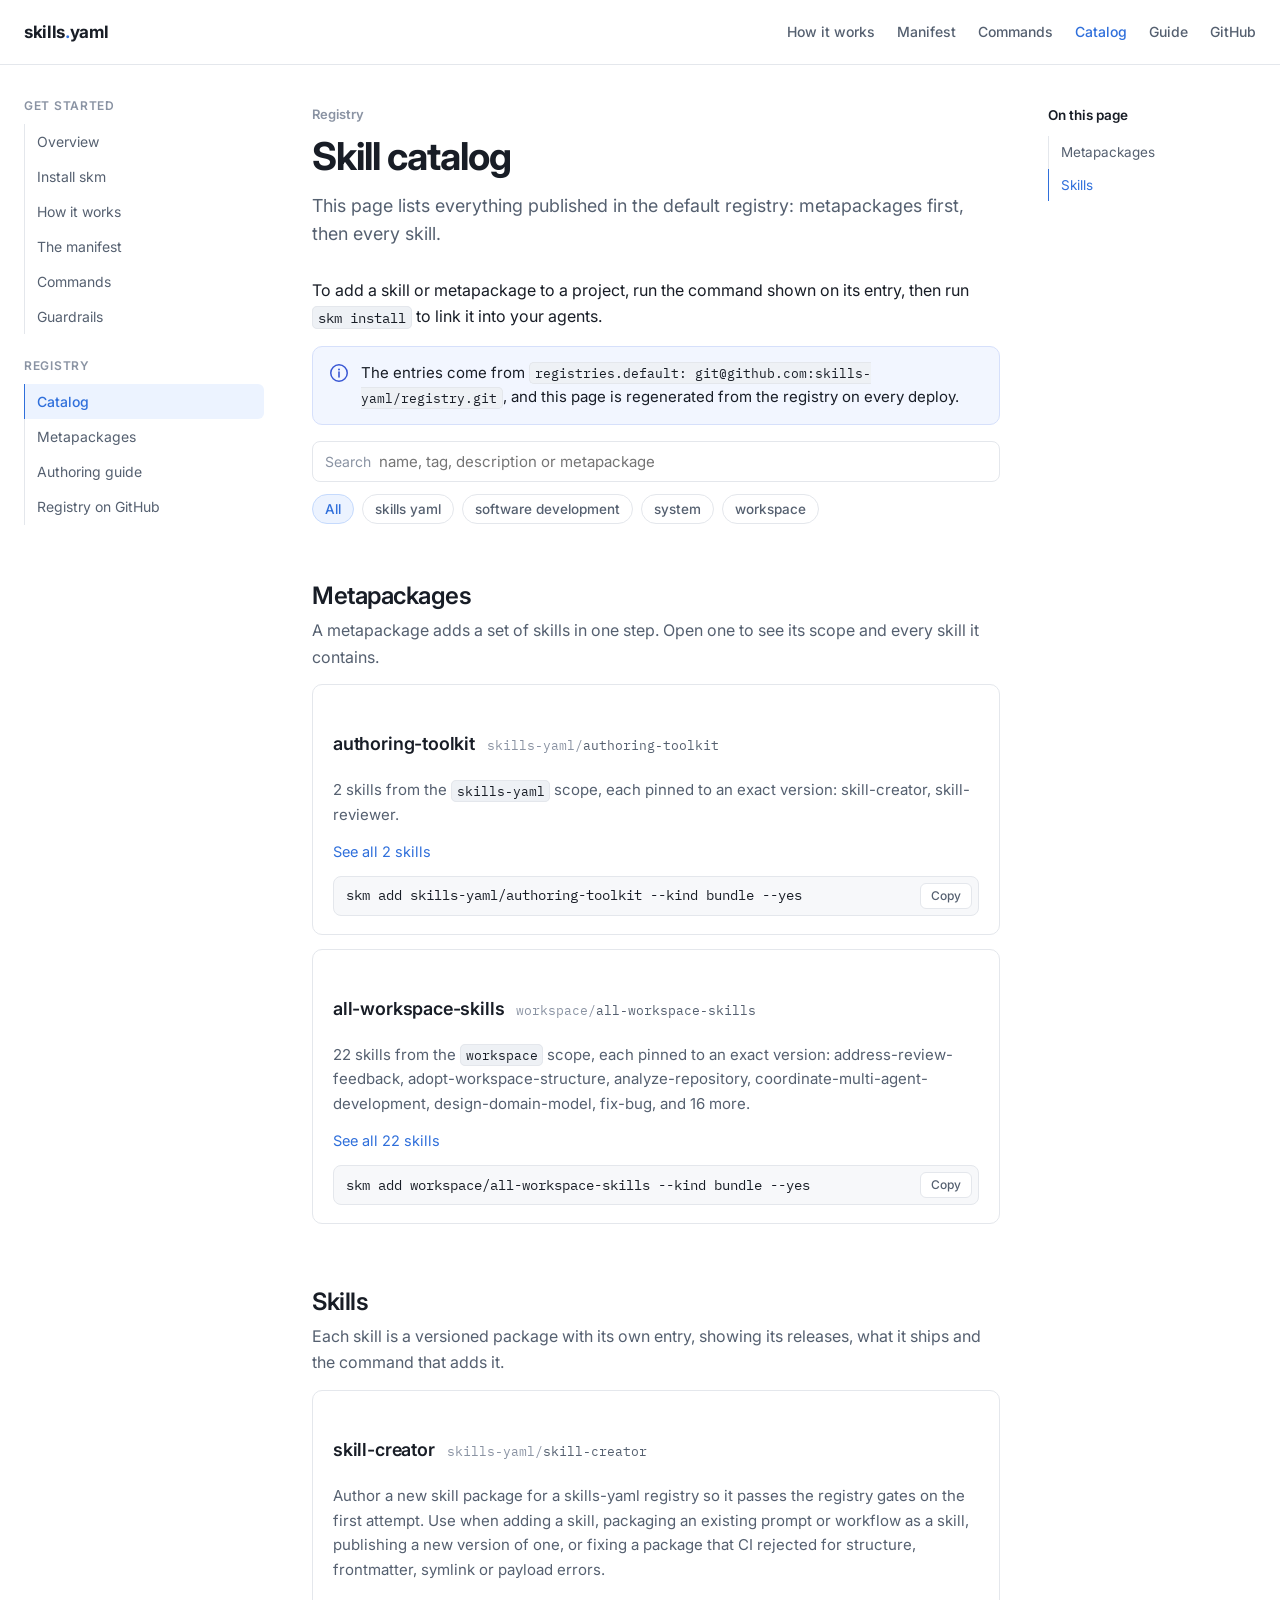
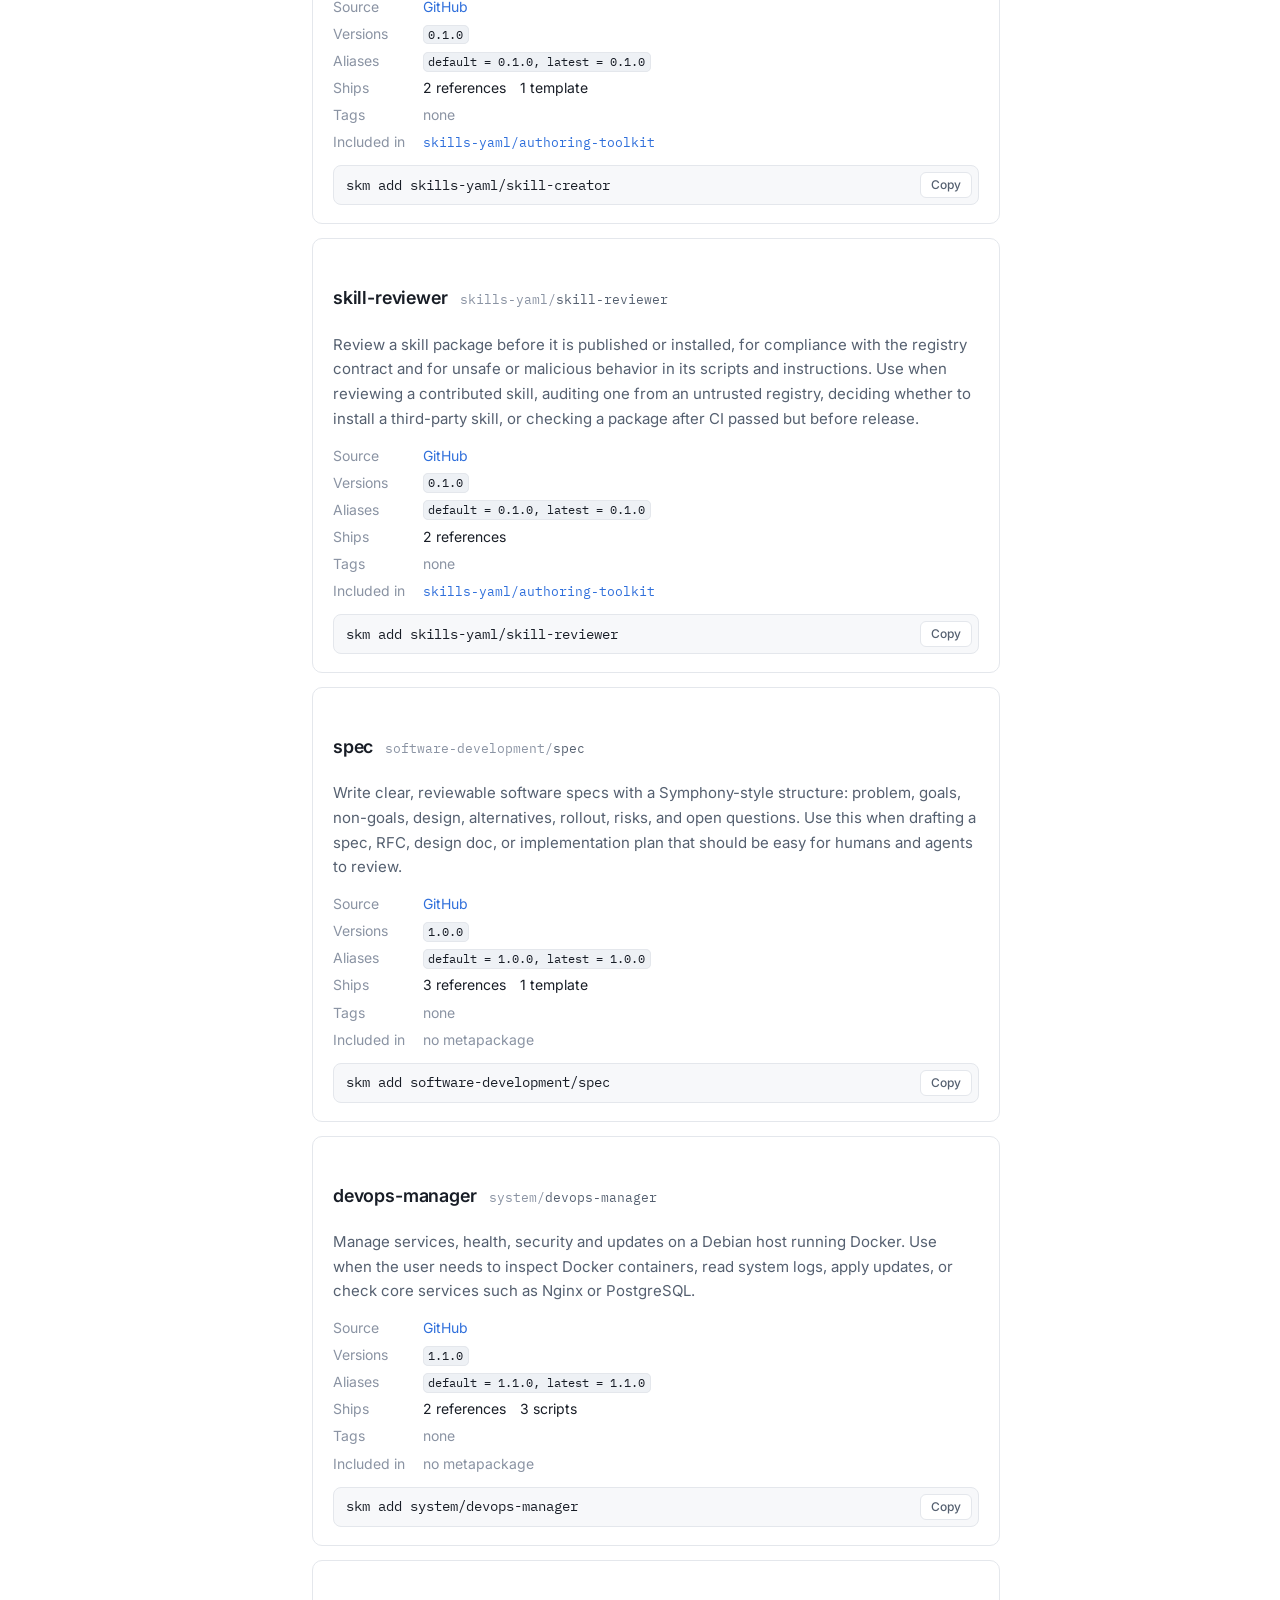
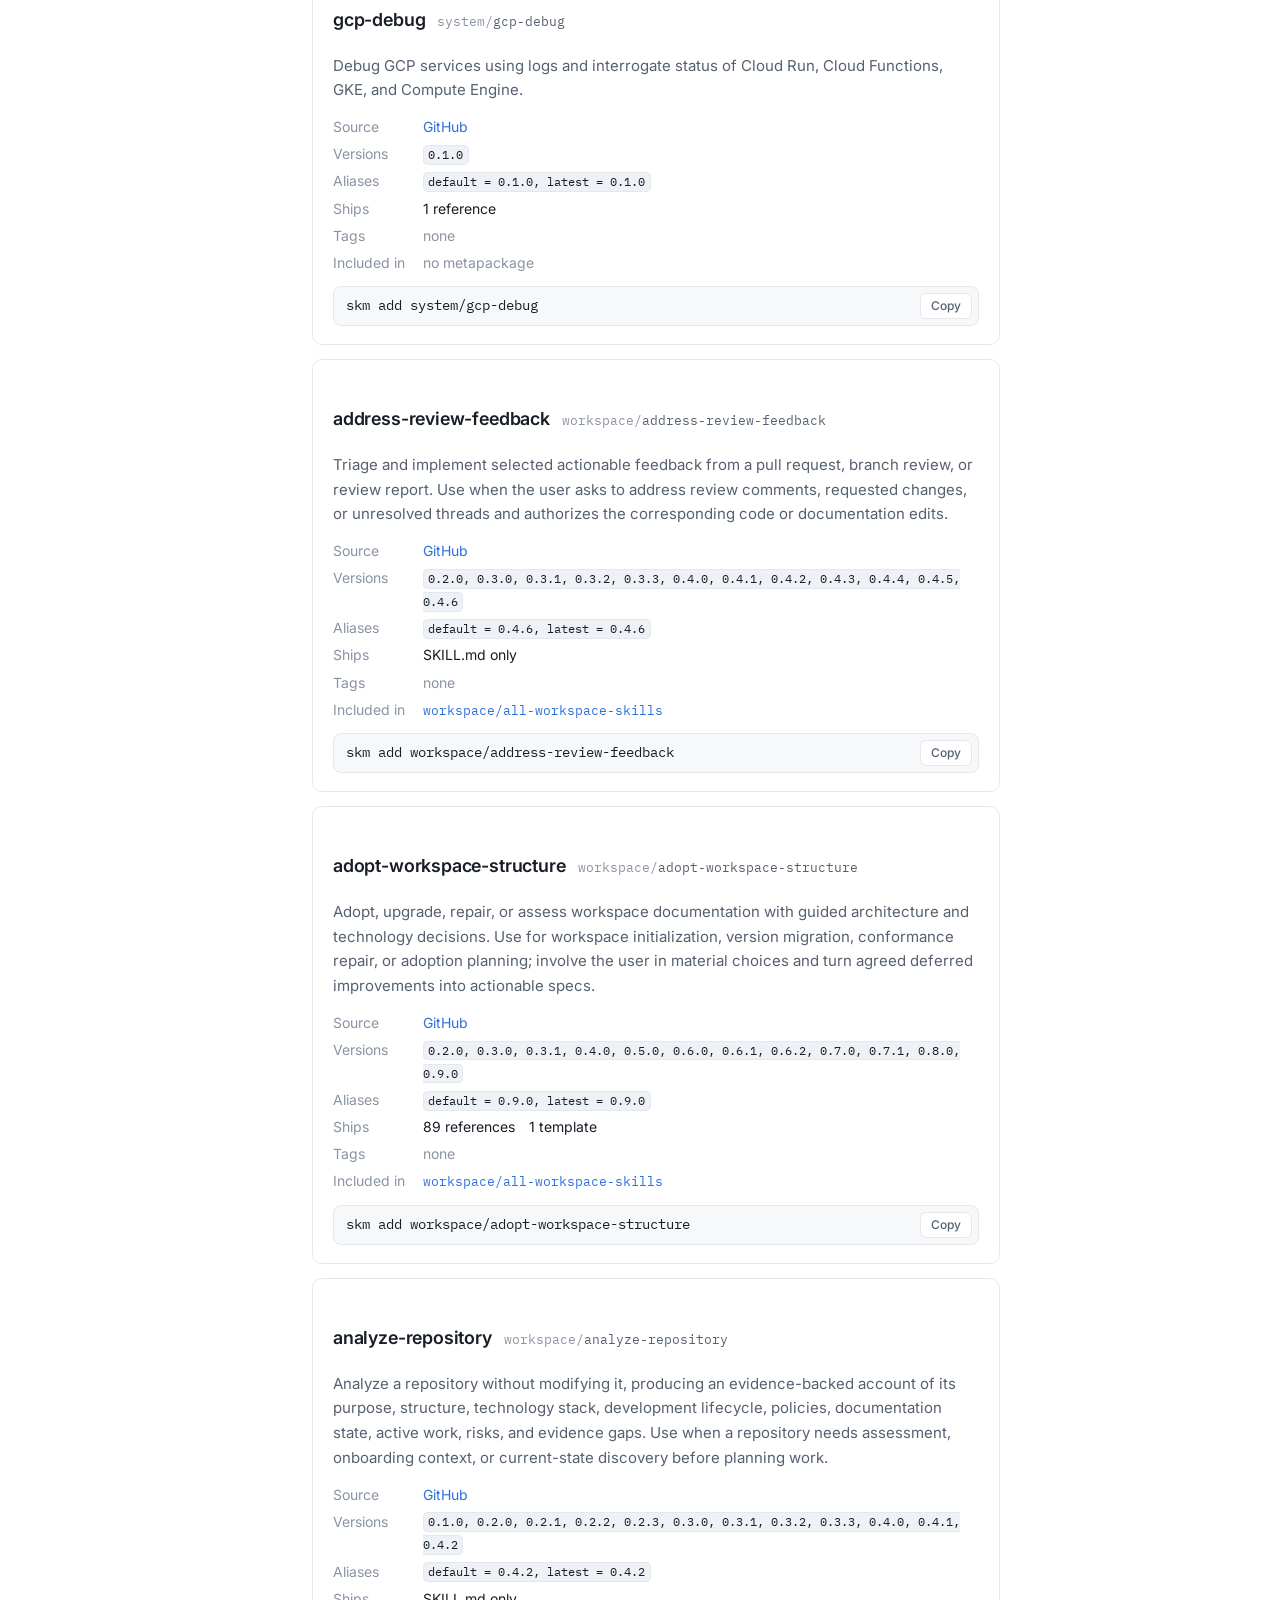
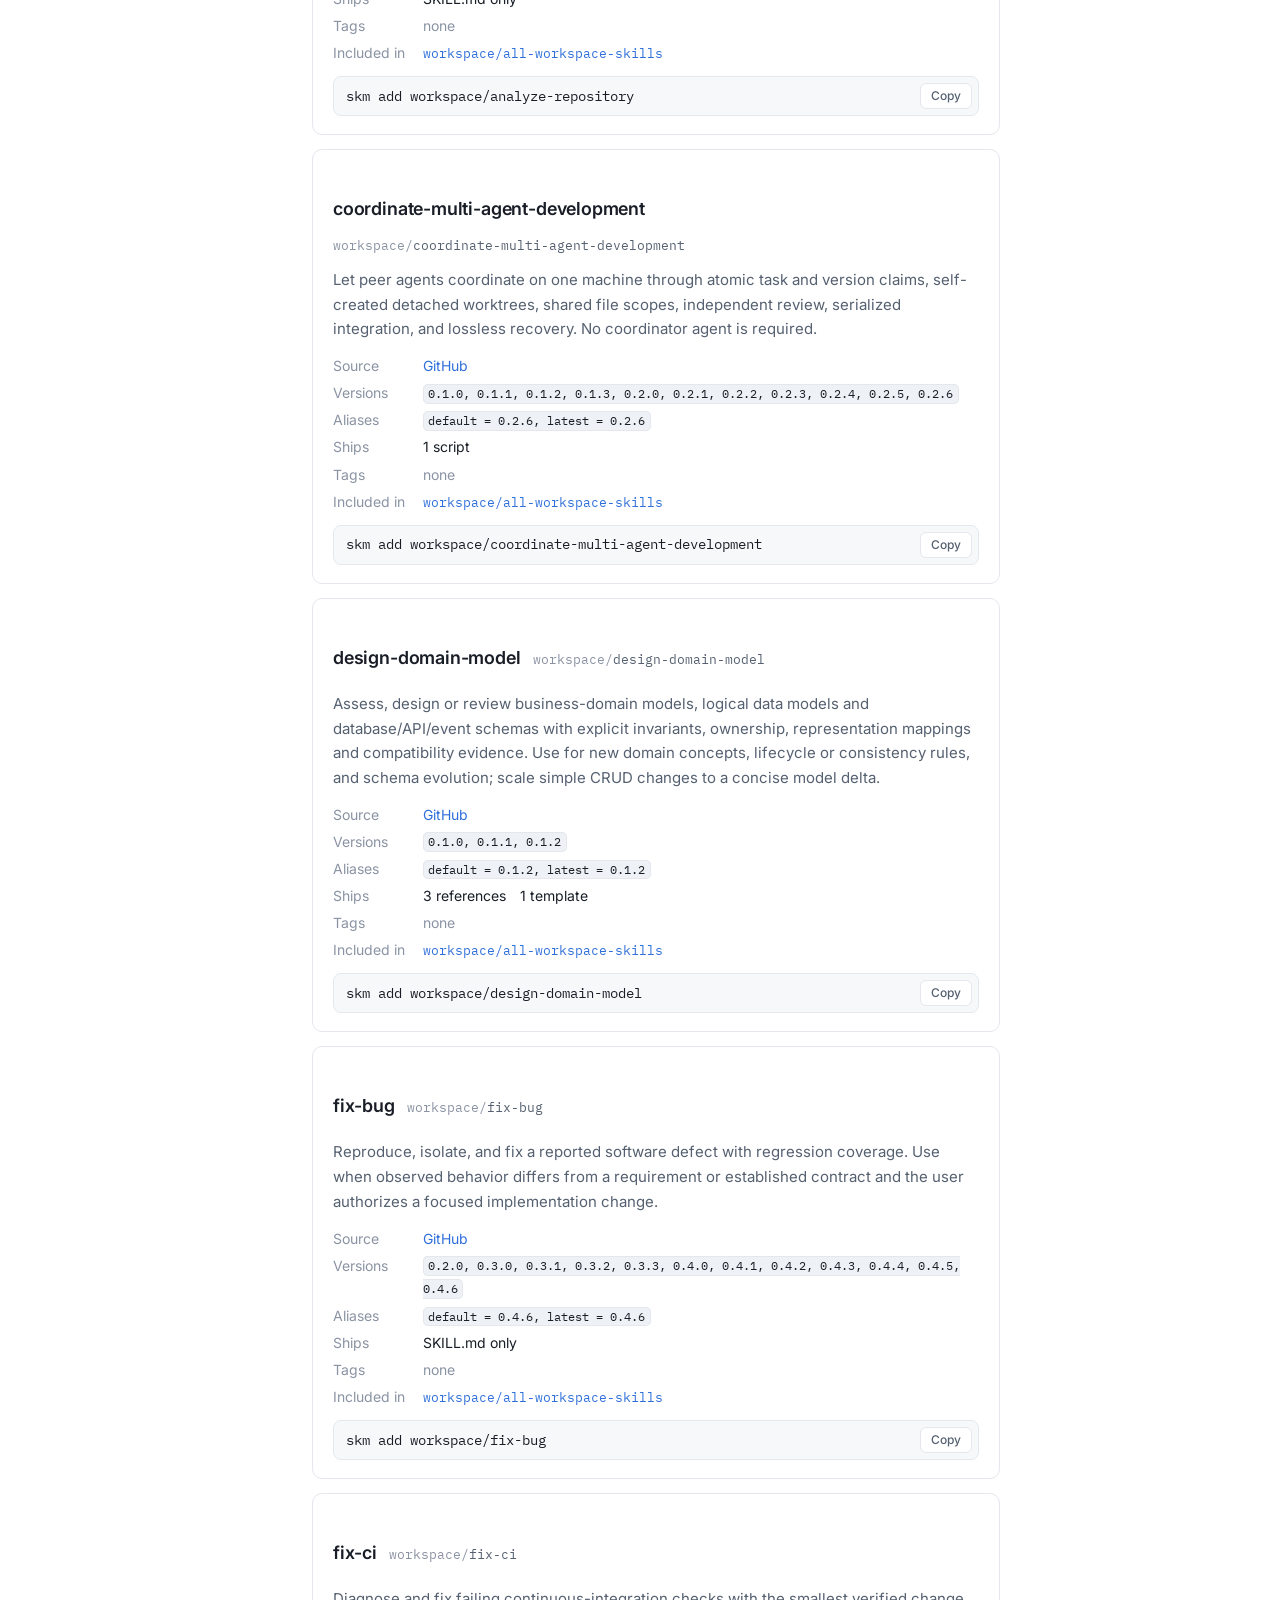
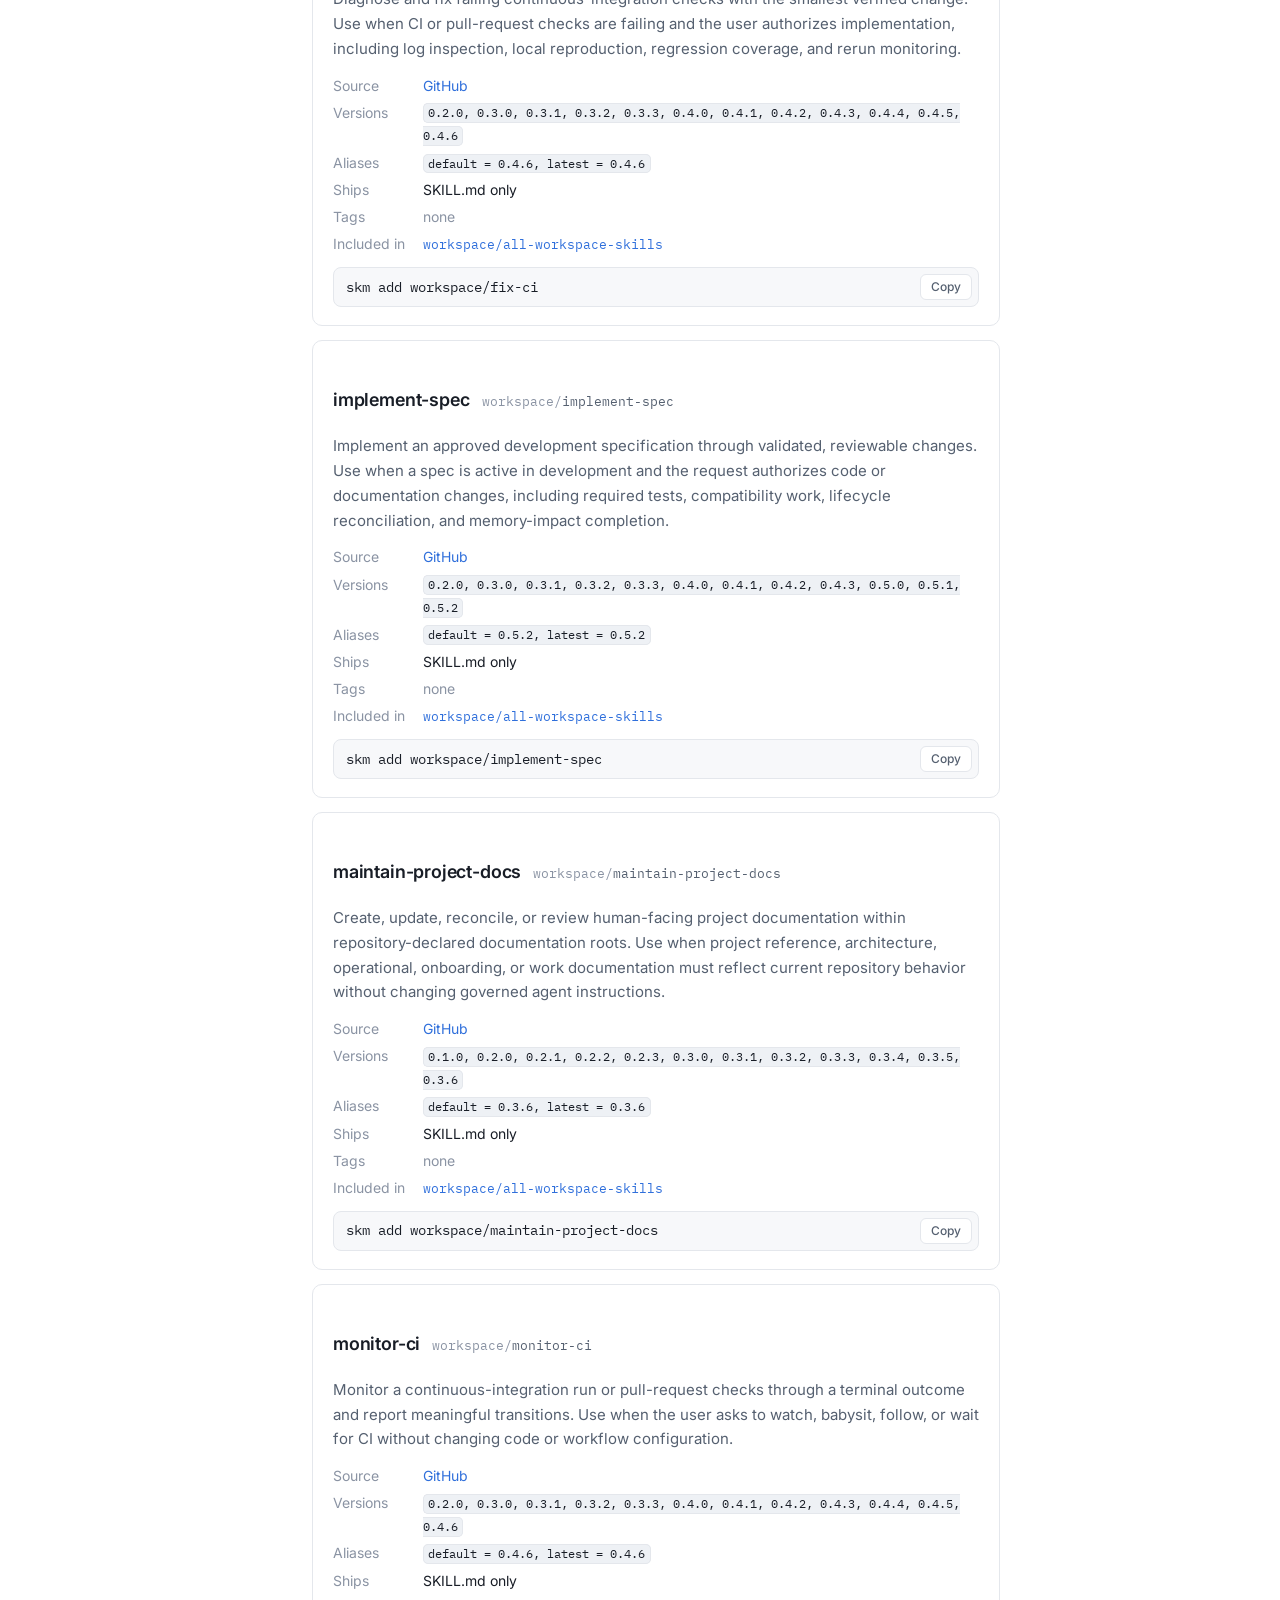
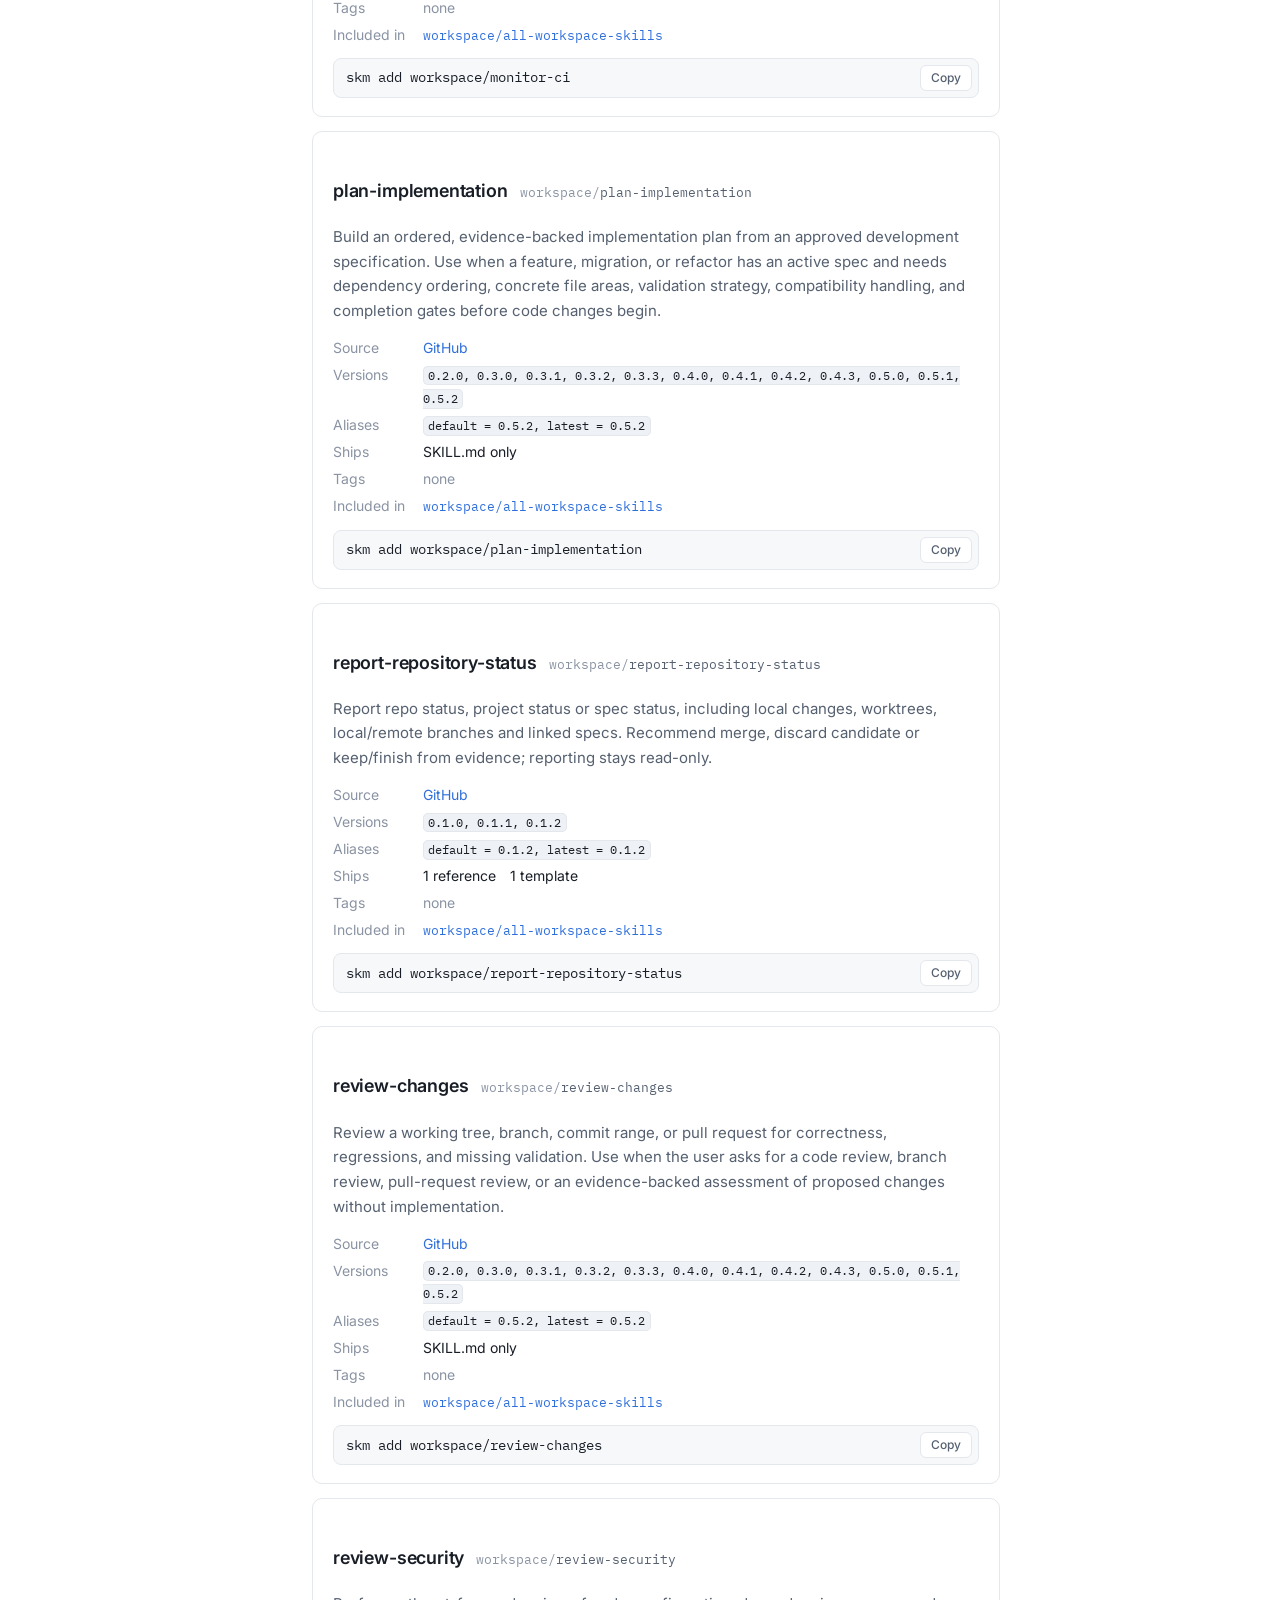
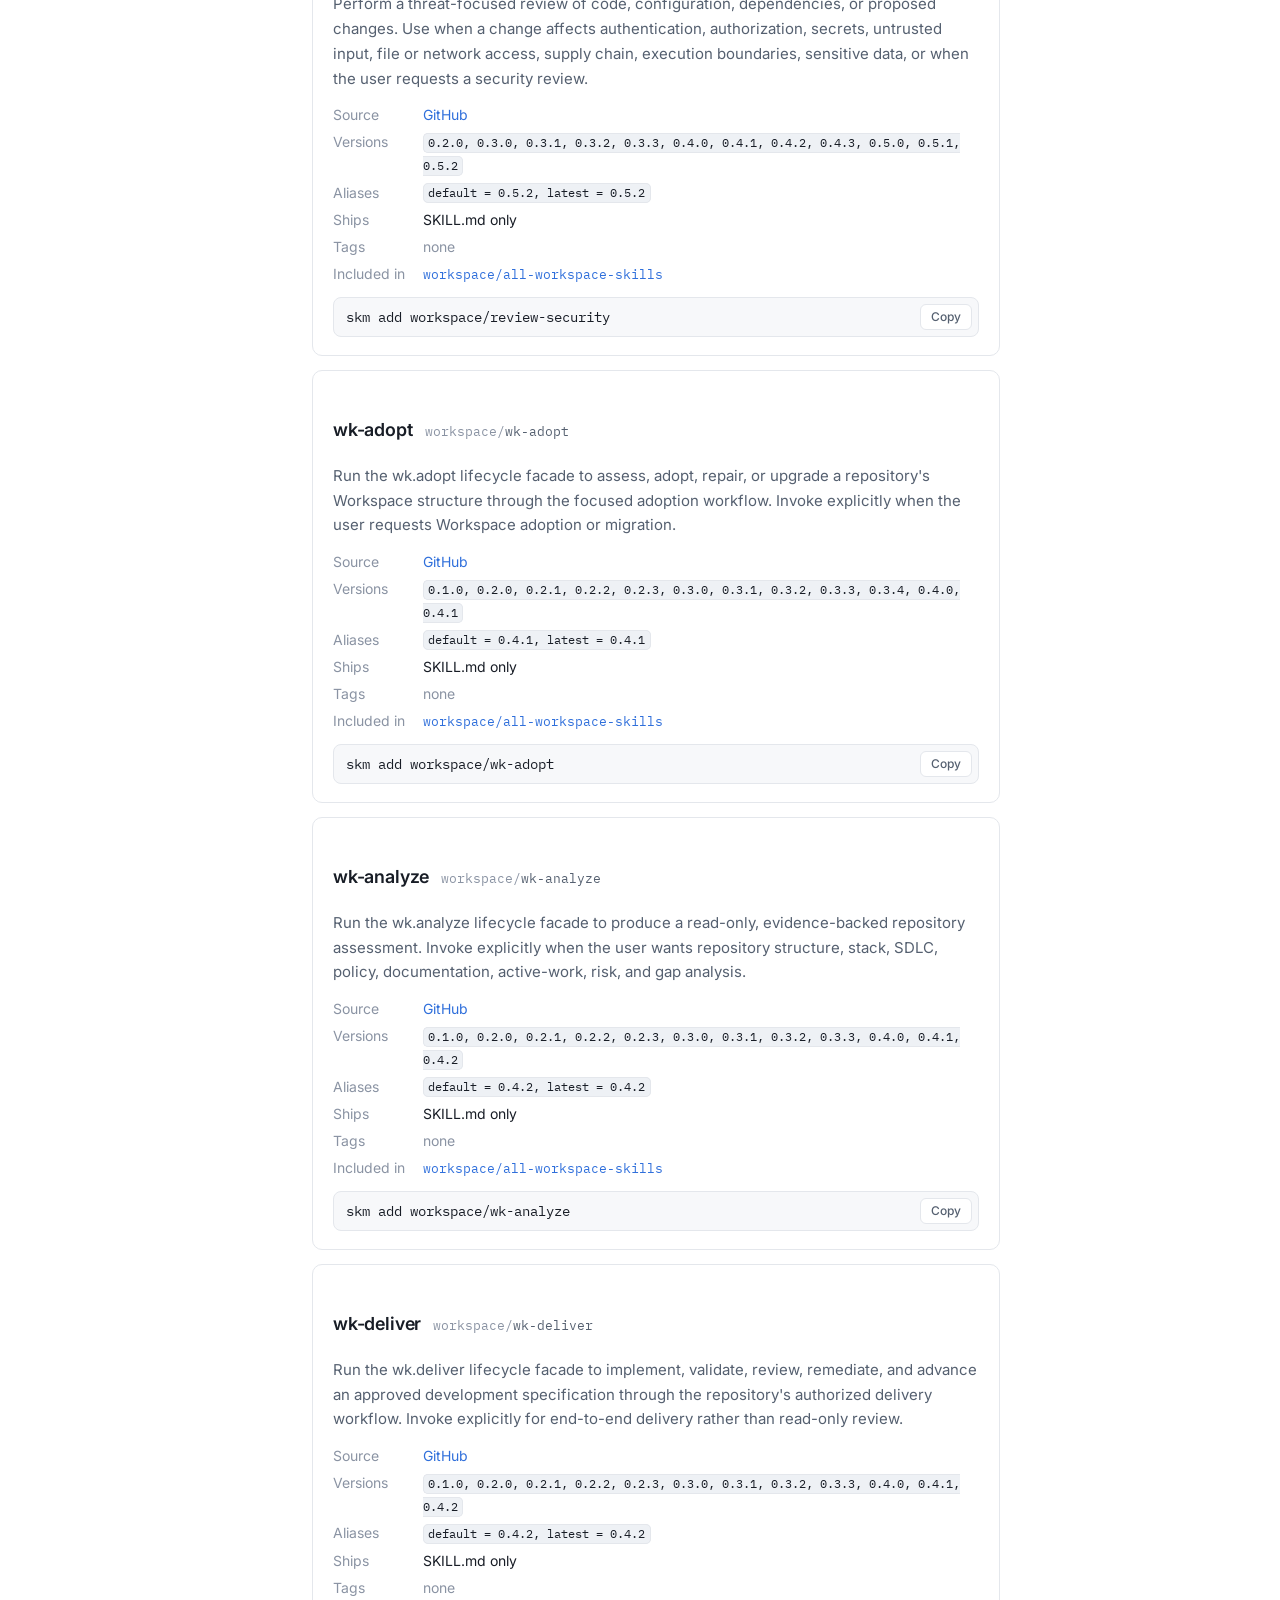
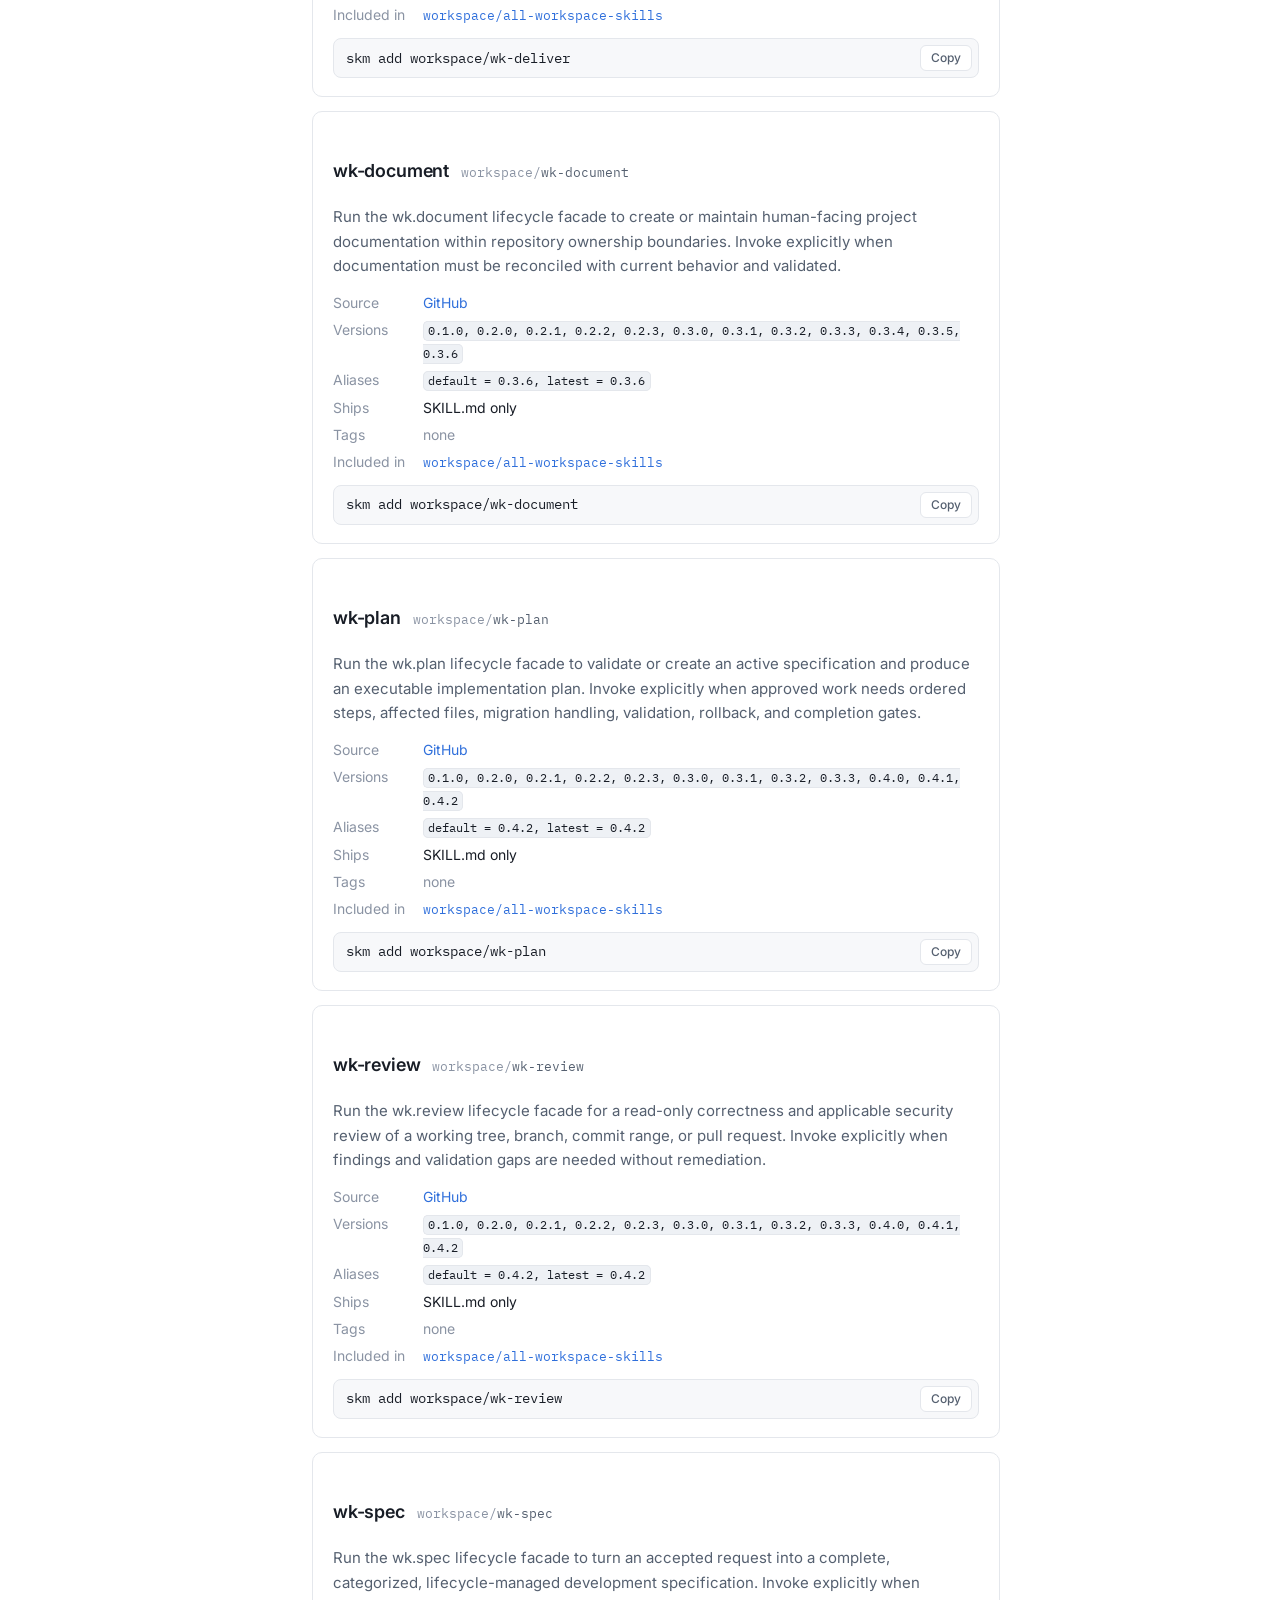
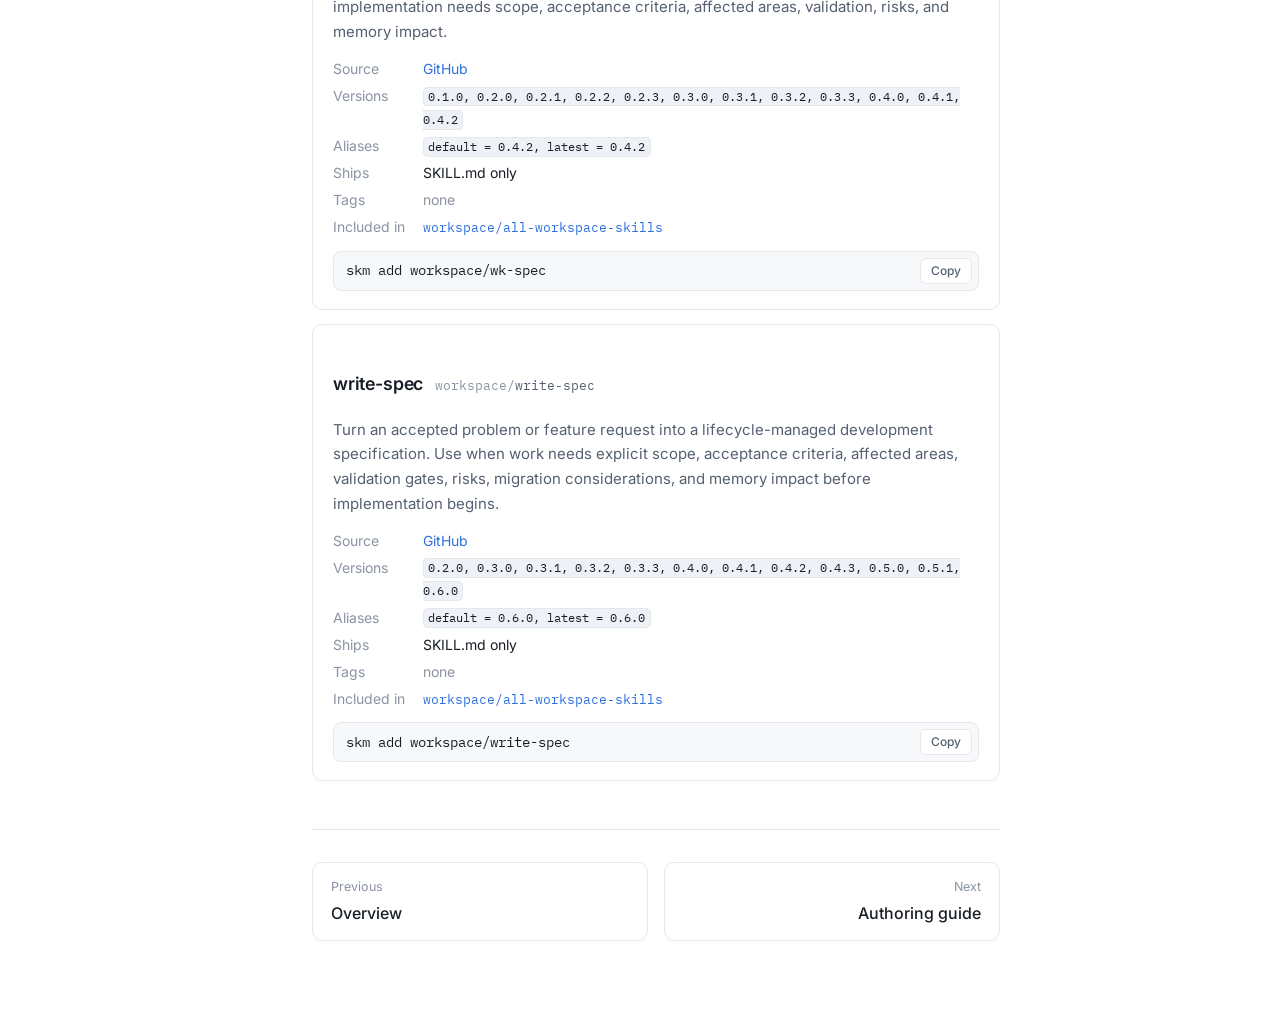
==== commit c42b55ee: "chore(catalog): refresh Workspace toolkit 0.11.0" ====
--- a/catalog.html
+++ b/catalog.html
@@ -207,9 +207,9 @@
           </div>
           <p class="entry-desc">Triage and implement selected actionable feedback from a pull request, branch review, or review report. Use when the user asks to address review comments, requested changes, or unresolved threads and authorizes the corresponding code or documentation edits.</p>
           <dl class="entry-meta">
-            <dt>Source</dt><dd><a href="https://github.com/skills-yaml/registry/tree/main/skills/workspace/address-review-feedback/v0.4.5" aria-label="View workspace/address-review-feedback on GitHub">GitHub</a></dd>
-            <dt>Versions</dt><dd><code>0.2.0, 0.3.0, 0.3.1, 0.3.2, 0.3.3, 0.4.0, 0.4.1, 0.4.2, 0.4.3, 0.4.4, 0.4.5</code></dd>
-            <dt>Aliases</dt><dd><code>default = 0.4.5, latest = 0.4.5</code></dd>
+            <dt>Source</dt><dd><a href="https://github.com/skills-yaml/registry/tree/main/skills/workspace/address-review-feedback/v0.4.6" aria-label="View workspace/address-review-feedback on GitHub">GitHub</a></dd>
+            <dt>Versions</dt><dd><code>0.2.0, 0.3.0, 0.3.1, 0.3.2, 0.3.3, 0.4.0, 0.4.1, 0.4.2, 0.4.3, 0.4.4, 0.4.5, 0.4.6</code></dd>
+            <dt>Aliases</dt><dd><code>default = 0.4.6, latest = 0.4.6</code></dd>
             <dt>Ships</dt><dd>SKILL.md only</dd>
             <dt>Tags</dt><dd><span class="none">none</span></dd>
             <dt>Included in</dt><dd><ul class="inline"><li><a href="metapackages/workspace/all-workspace-skills.html">workspace/all-workspace-skills</a></li></ul></dd>
@@ -223,9 +223,9 @@
           </div>
           <p class="entry-desc">Adopt, upgrade, repair, or assess workspace documentation with guided architecture and technology decisions. Use for workspace initialization, version migration, conformance repair, or adoption planning; involve the user in material choices and turn agreed deferred improvements into actionable specs.</p>
           <dl class="entry-meta">
-            <dt>Source</dt><dd><a href="https://github.com/skills-yaml/registry/tree/main/skills/workspace/adopt-workspace-structure/v0.8.0" aria-label="View workspace/adopt-workspace-structure on GitHub">GitHub</a></dd>
-            <dt>Versions</dt><dd><code>0.2.0, 0.3.0, 0.3.1, 0.4.0, 0.5.0, 0.6.0, 0.6.1, 0.6.2, 0.7.0, 0.7.1, 0.8.0</code></dd>
-            <dt>Aliases</dt><dd><code>default = 0.8.0, latest = 0.8.0</code></dd>
+            <dt>Source</dt><dd><a href="https://github.com/skills-yaml/registry/tree/main/skills/workspace/adopt-workspace-structure/v0.9.0" aria-label="View workspace/adopt-workspace-structure on GitHub">GitHub</a></dd>
+            <dt>Versions</dt><dd><code>0.2.0, 0.3.0, 0.3.1, 0.4.0, 0.5.0, 0.6.0, 0.6.1, 0.6.2, 0.7.0, 0.7.1, 0.8.0, 0.9.0</code></dd>
+            <dt>Aliases</dt><dd><code>default = 0.9.0, latest = 0.9.0</code></dd>
             <dt>Ships</dt><dd><ul class="inline"><li>89 references</li><li>1 template</li></ul></dd>
             <dt>Tags</dt><dd><span class="none">none</span></dd>
             <dt>Included in</dt><dd><ul class="inline"><li><a href="metapackages/workspace/all-workspace-skills.html">workspace/all-workspace-skills</a></li></ul></dd>
@@ -239,9 +239,9 @@
           </div>
           <p class="entry-desc">Analyze a repository without modifying it, producing an evidence-backed account of its purpose, structure, technology stack, development lifecycle, policies, documentation state, active work, risks, and evidence gaps. Use when a repository needs assessment, onboarding context, or current-state discovery before planning work.</p>
           <dl class="entry-meta">
-            <dt>Source</dt><dd><a href="https://github.com/skills-yaml/registry/tree/main/skills/workspace/analyze-repository/v0.4.1" aria-label="View workspace/analyze-repository on GitHub">GitHub</a></dd>
-            <dt>Versions</dt><dd><code>0.1.0, 0.2.0, 0.2.1, 0.2.2, 0.2.3, 0.3.0, 0.3.1, 0.3.2, 0.3.3, 0.4.0, 0.4.1</code></dd>
-            <dt>Aliases</dt><dd><code>default = 0.4.1, latest = 0.4.1</code></dd>
+            <dt>Source</dt><dd><a href="https://github.com/skills-yaml/registry/tree/main/skills/workspace/analyze-repository/v0.4.2" aria-label="View workspace/analyze-repository on GitHub">GitHub</a></dd>
+            <dt>Versions</dt><dd><code>0.1.0, 0.2.0, 0.2.1, 0.2.2, 0.2.3, 0.3.0, 0.3.1, 0.3.2, 0.3.3, 0.4.0, 0.4.1, 0.4.2</code></dd>
+            <dt>Aliases</dt><dd><code>default = 0.4.2, latest = 0.4.2</code></dd>
             <dt>Ships</dt><dd>SKILL.md only</dd>
             <dt>Tags</dt><dd><span class="none">none</span></dd>
             <dt>Included in</dt><dd><ul class="inline"><li><a href="metapackages/workspace/all-workspace-skills.html">workspace/all-workspace-skills</a></li></ul></dd>
@@ -255,9 +255,9 @@
           </div>
           <p class="entry-desc">Let peer agents coordinate on one machine through atomic task and version claims, self-created detached worktrees, shared file scopes, independent review, serialized integration, and lossless recovery. No coordinator agent is required.</p>
           <dl class="entry-meta">
-            <dt>Source</dt><dd><a href="https://github.com/skills-yaml/registry/tree/main/skills/workspace/coordinate-multi-agent-development/v0.2.5" aria-label="View workspace/coordinate-multi-agent-development on GitHub">GitHub</a></dd>
-            <dt>Versions</dt><dd><code>0.1.0, 0.1.1, 0.1.2, 0.1.3, 0.2.0, 0.2.1, 0.2.2, 0.2.3, 0.2.4, 0.2.5</code></dd>
-            <dt>Aliases</dt><dd><code>default = 0.2.5, latest = 0.2.5</code></dd>
+            <dt>Source</dt><dd><a href="https://github.com/skills-yaml/registry/tree/main/skills/workspace/coordinate-multi-agent-development/v0.2.6" aria-label="View workspace/coordinate-multi-agent-development on GitHub">GitHub</a></dd>
+            <dt>Versions</dt><dd><code>0.1.0, 0.1.1, 0.1.2, 0.1.3, 0.2.0, 0.2.1, 0.2.2, 0.2.3, 0.2.4, 0.2.5, 0.2.6</code></dd>
+            <dt>Aliases</dt><dd><code>default = 0.2.6, latest = 0.2.6</code></dd>
             <dt>Ships</dt><dd><ul class="inline"><li>1 script</li></ul></dd>
             <dt>Tags</dt><dd><span class="none">none</span></dd>
             <dt>Included in</dt><dd><ul class="inline"><li><a href="metapackages/workspace/all-workspace-skills.html">workspace/all-workspace-skills</a></li></ul></dd>
@@ -271,9 +271,9 @@
           </div>
           <p class="entry-desc">Assess, design or review business-domain models, logical data models and database/API/event schemas with explicit invariants, ownership, representation mappings and compatibility evidence. Use for new domain concepts, lifecycle or consistency rules, and schema evolution; scale simple CRUD changes to a concise model delta.</p>
           <dl class="entry-meta">
-            <dt>Source</dt><dd><a href="https://github.com/skills-yaml/registry/tree/main/skills/workspace/design-domain-model/v0.1.1" aria-label="View workspace/design-domain-model on GitHub">GitHub</a></dd>
-            <dt>Versions</dt><dd><code>0.1.0, 0.1.1</code></dd>
-            <dt>Aliases</dt><dd><code>default = 0.1.1, latest = 0.1.1</code></dd>
+            <dt>Source</dt><dd><a href="https://github.com/skills-yaml/registry/tree/main/skills/workspace/design-domain-model/v0.1.2" aria-label="View workspace/design-domain-model on GitHub">GitHub</a></dd>
+            <dt>Versions</dt><dd><code>0.1.0, 0.1.1, 0.1.2</code></dd>
+            <dt>Aliases</dt><dd><code>default = 0.1.2, latest = 0.1.2</code></dd>
             <dt>Ships</dt><dd><ul class="inline"><li>3 references</li><li>1 template</li></ul></dd>
             <dt>Tags</dt><dd><span class="none">none</span></dd>
             <dt>Included in</dt><dd><ul class="inline"><li><a href="metapackages/workspace/all-workspace-skills.html">workspace/all-workspace-skills</a></li></ul></dd>
@@ -287,9 +287,9 @@
           </div>
           <p class="entry-desc">Reproduce, isolate, and fix a reported software defect with regression coverage. Use when observed behavior differs from a requirement or established contract and the user authorizes a focused implementation change.</p>
           <dl class="entry-meta">
-            <dt>Source</dt><dd><a href="https://github.com/skills-yaml/registry/tree/main/skills/workspace/fix-bug/v0.4.5" aria-label="View workspace/fix-bug on GitHub">GitHub</a></dd>
-            <dt>Versions</dt><dd><code>0.2.0, 0.3.0, 0.3.1, 0.3.2, 0.3.3, 0.4.0, 0.4.1, 0.4.2, 0.4.3, 0.4.4, 0.4.5</code></dd>
-            <dt>Aliases</dt><dd><code>default = 0.4.5, latest = 0.4.5</code></dd>
+            <dt>Source</dt><dd><a href="https://github.com/skills-yaml/registry/tree/main/skills/workspace/fix-bug/v0.4.6" aria-label="View workspace/fix-bug on GitHub">GitHub</a></dd>
+            <dt>Versions</dt><dd><code>0.2.0, 0.3.0, 0.3.1, 0.3.2, 0.3.3, 0.4.0, 0.4.1, 0.4.2, 0.4.3, 0.4.4, 0.4.5, 0.4.6</code></dd>
+            <dt>Aliases</dt><dd><code>default = 0.4.6, latest = 0.4.6</code></dd>
             <dt>Ships</dt><dd>SKILL.md only</dd>
             <dt>Tags</dt><dd><span class="none">none</span></dd>
             <dt>Included in</dt><dd><ul class="inline"><li><a href="metapackages/workspace/all-workspace-skills.html">workspace/all-workspace-skills</a></li></ul></dd>
@@ -303,9 +303,9 @@
           </div>
           <p class="entry-desc">Diagnose and fix failing continuous-integration checks with the smallest verified change. Use when CI or pull-request checks are failing and the user authorizes implementation, including log inspection, local reproduction, regression coverage, and rerun monitoring.</p>
           <dl class="entry-meta">
-            <dt>Source</dt><dd><a href="https://github.com/skills-yaml/registry/tree/main/skills/workspace/fix-ci/v0.4.5" aria-label="View workspace/fix-ci on GitHub">GitHub</a></dd>
-            <dt>Versions</dt><dd><code>0.2.0, 0.3.0, 0.3.1, 0.3.2, 0.3.3, 0.4.0, 0.4.1, 0.4.2, 0.4.3, 0.4.4, 0.4.5</code></dd>
-            <dt>Aliases</dt><dd><code>default = 0.4.5, latest = 0.4.5</code></dd>
+            <dt>Source</dt><dd><a href="https://github.com/skills-yaml/registry/tree/main/skills/workspace/fix-ci/v0.4.6" aria-label="View workspace/fix-ci on GitHub">GitHub</a></dd>
+            <dt>Versions</dt><dd><code>0.2.0, 0.3.0, 0.3.1, 0.3.2, 0.3.3, 0.4.0, 0.4.1, 0.4.2, 0.4.3, 0.4.4, 0.4.5, 0.4.6</code></dd>
+            <dt>Aliases</dt><dd><code>default = 0.4.6, latest = 0.4.6</code></dd>
             <dt>Ships</dt><dd>SKILL.md only</dd>
             <dt>Tags</dt><dd><span class="none">none</span></dd>
             <dt>Included in</dt><dd><ul class="inline"><li><a href="metapackages/workspace/all-workspace-skills.html">workspace/all-workspace-skills</a></li></ul></dd>
@@ -319,9 +319,9 @@
           </div>
           <p class="entry-desc">Implement an approved development specification through validated, reviewable changes. Use when a spec is active in development and the request authorizes code or documentation changes, including required tests, compatibility work, lifecycle reconciliation, and memory-impact completion.</p>
           <dl class="entry-meta">
-            <dt>Source</dt><dd><a href="https://github.com/skills-yaml/registry/tree/main/skills/workspace/implement-spec/v0.5.1" aria-label="View workspace/implement-spec on GitHub">GitHub</a></dd>
-            <dt>Versions</dt><dd><code>0.2.0, 0.3.0, 0.3.1, 0.3.2, 0.3.3, 0.4.0, 0.4.1, 0.4.2, 0.4.3, 0.5.0, 0.5.1</code></dd>
-            <dt>Aliases</dt><dd><code>default = 0.5.1, latest = 0.5.1</code></dd>
+            <dt>Source</dt><dd><a href="https://github.com/skills-yaml/registry/tree/main/skills/workspace/implement-spec/v0.5.2" aria-label="View workspace/implement-spec on GitHub">GitHub</a></dd>
+            <dt>Versions</dt><dd><code>0.2.0, 0.3.0, 0.3.1, 0.3.2, 0.3.3, 0.4.0, 0.4.1, 0.4.2, 0.4.3, 0.5.0, 0.5.1, 0.5.2</code></dd>
+            <dt>Aliases</dt><dd><code>default = 0.5.2, latest = 0.5.2</code></dd>
             <dt>Ships</dt><dd>SKILL.md only</dd>
             <dt>Tags</dt><dd><span class="none">none</span></dd>
             <dt>Included in</dt><dd><ul class="inline"><li><a href="metapackages/workspace/all-workspace-skills.html">workspace/all-workspace-skills</a></li></ul></dd>
@@ -335,9 +335,9 @@
           </div>
           <p class="entry-desc">Create, update, reconcile, or review human-facing project documentation within repository-declared documentation roots. Use when project reference, architecture, operational, onboarding, or work documentation must reflect current repository behavior without changing governed agent instructions.</p>
           <dl class="entry-meta">
-            <dt>Source</dt><dd><a href="https://github.com/skills-yaml/registry/tree/main/skills/workspace/maintain-project-docs/v0.3.5" aria-label="View workspace/maintain-project-docs on GitHub">GitHub</a></dd>
-            <dt>Versions</dt><dd><code>0.1.0, 0.2.0, 0.2.1, 0.2.2, 0.2.3, 0.3.0, 0.3.1, 0.3.2, 0.3.3, 0.3.4, 0.3.5</code></dd>
-            <dt>Aliases</dt><dd><code>default = 0.3.5, latest = 0.3.5</code></dd>
+            <dt>Source</dt><dd><a href="https://github.com/skills-yaml/registry/tree/main/skills/workspace/maintain-project-docs/v0.3.6" aria-label="View workspace/maintain-project-docs on GitHub">GitHub</a></dd>
+            <dt>Versions</dt><dd><code>0.1.0, 0.2.0, 0.2.1, 0.2.2, 0.2.3, 0.3.0, 0.3.1, 0.3.2, 0.3.3, 0.3.4, 0.3.5, 0.3.6</code></dd>
+            <dt>Aliases</dt><dd><code>default = 0.3.6, latest = 0.3.6</code></dd>
             <dt>Ships</dt><dd>SKILL.md only</dd>
             <dt>Tags</dt><dd><span class="none">none</span></dd>
             <dt>Included in</dt><dd><ul class="inline"><li><a href="metapackages/workspace/all-workspace-skills.html">workspace/all-workspace-skills</a></li></ul></dd>
@@ -351,9 +351,9 @@
           </div>
           <p class="entry-desc">Monitor a continuous-integration run or pull-request checks through a terminal outcome and report meaningful transitions. Use when the user asks to watch, babysit, follow, or wait for CI without changing code or workflow configuration.</p>
           <dl class="entry-meta">
-            <dt>Source</dt><dd><a href="https://github.com/skills-yaml/registry/tree/main/skills/workspace/monitor-ci/v0.4.5" aria-label="View workspace/monitor-ci on GitHub">GitHub</a></dd>
-            <dt>Versions</dt><dd><code>0.2.0, 0.3.0, 0.3.1, 0.3.2, 0.3.3, 0.4.0, 0.4.1, 0.4.2, 0.4.3, 0.4.4, 0.4.5</code></dd>
-            <dt>Aliases</dt><dd><code>default = 0.4.5, latest = 0.4.5</code></dd>
+            <dt>Source</dt><dd><a href="https://github.com/skills-yaml/registry/tree/main/skills/workspace/monitor-ci/v0.4.6" aria-label="View workspace/monitor-ci on GitHub">GitHub</a></dd>
+            <dt>Versions</dt><dd><code>0.2.0, 0.3.0, 0.3.1, 0.3.2, 0.3.3, 0.4.0, 0.4.1, 0.4.2, 0.4.3, 0.4.4, 0.4.5, 0.4.6</code></dd>
+            <dt>Aliases</dt><dd><code>default = 0.4.6, latest = 0.4.6</code></dd>
             <dt>Ships</dt><dd>SKILL.md only</dd>
             <dt>Tags</dt><dd><span class="none">none</span></dd>
             <dt>Included in</dt><dd><ul class="inline"><li><a href="metapackages/workspace/all-workspace-skills.html">workspace/all-workspace-skills</a></li></ul></dd>
@@ -367,9 +367,9 @@
           </div>
           <p class="entry-desc">Build an ordered, evidence-backed implementation plan from an approved development specification. Use when a feature, migration, or refactor has an active spec and needs dependency ordering, concrete file areas, validation strategy, compatibility handling, and completion gates before code changes begin.</p>
           <dl class="entry-meta">
-            <dt>Source</dt><dd><a href="https://github.com/skills-yaml/registry/tree/main/skills/workspace/plan-implementation/v0.5.1" aria-label="View workspace/plan-implementation on GitHub">GitHub</a></dd>
-            <dt>Versions</dt><dd><code>0.2.0, 0.3.0, 0.3.1, 0.3.2, 0.3.3, 0.4.0, 0.4.1, 0.4.2, 0.4.3, 0.5.0, 0.5.1</code></dd>
-            <dt>Aliases</dt><dd><code>default = 0.5.1, latest = 0.5.1</code></dd>
+            <dt>Source</dt><dd><a href="https://github.com/skills-yaml/registry/tree/main/skills/workspace/plan-implementation/v0.5.2" aria-label="View workspace/plan-implementation on GitHub">GitHub</a></dd>
+            <dt>Versions</dt><dd><code>0.2.0, 0.3.0, 0.3.1, 0.3.2, 0.3.3, 0.4.0, 0.4.1, 0.4.2, 0.4.3, 0.5.0, 0.5.1, 0.5.2</code></dd>
+            <dt>Aliases</dt><dd><code>default = 0.5.2, latest = 0.5.2</code></dd>
             <dt>Ships</dt><dd>SKILL.md only</dd>
             <dt>Tags</dt><dd><span class="none">none</span></dd>
             <dt>Included in</dt><dd><ul class="inline"><li><a href="metapackages/workspace/all-workspace-skills.html">workspace/all-workspace-skills</a></li></ul></dd>
@@ -383,9 +383,9 @@
           </div>
           <p class="entry-desc">Report repo status, project status or spec status, including local changes, worktrees, local/remote branches and linked specs. Recommend merge, discard candidate or keep/finish from evidence; reporting stays read-only.</p>
           <dl class="entry-meta">
-            <dt>Source</dt><dd><a href="https://github.com/skills-yaml/registry/tree/main/skills/workspace/report-repository-status/v0.1.1" aria-label="View workspace/report-repository-status on GitHub">GitHub</a></dd>
-            <dt>Versions</dt><dd><code>0.1.0, 0.1.1</code></dd>
-            <dt>Aliases</dt><dd><code>default = 0.1.1, latest = 0.1.1</code></dd>
+            <dt>Source</dt><dd><a href="https://github.com/skills-yaml/registry/tree/main/skills/workspace/report-repository-status/v0.1.2" aria-label="View workspace/report-repository-status on GitHub">GitHub</a></dd>
+            <dt>Versions</dt><dd><code>0.1.0, 0.1.1, 0.1.2</code></dd>
+            <dt>Aliases</dt><dd><code>default = 0.1.2, latest = 0.1.2</code></dd>
             <dt>Ships</dt><dd><ul class="inline"><li>1 reference</li><li>1 template</li></ul></dd>
             <dt>Tags</dt><dd><span class="none">none</span></dd>
             <dt>Included in</dt><dd><ul class="inline"><li><a href="metapackages/workspace/all-workspace-skills.html">workspace/all-workspace-skills</a></li></ul></dd>
@@ -399,9 +399,9 @@
           </div>
           <p class="entry-desc">Review a working tree, branch, commit range, or pull request for correctness, regressions, and missing validation. Use when the user asks for a code review, branch review, pull-request review, or an evidence-backed assessment of proposed changes without implementation.</p>
           <dl class="entry-meta">
-            <dt>Source</dt><dd><a href="https://github.com/skills-yaml/registry/tree/main/skills/workspace/review-changes/v0.5.1" aria-label="View workspace/review-changes on GitHub">GitHub</a></dd>
-            <dt>Versions</dt><dd><code>0.2.0, 0.3.0, 0.3.1, 0.3.2, 0.3.3, 0.4.0, 0.4.1, 0.4.2, 0.4.3, 0.5.0, 0.5.1</code></dd>
-            <dt>Aliases</dt><dd><code>default = 0.5.1, latest = 0.5.1</code></dd>
+            <dt>Source</dt><dd><a href="https://github.com/skills-yaml/registry/tree/main/skills/workspace/review-changes/v0.5.2" aria-label="View workspace/review-changes on GitHub">GitHub</a></dd>
+            <dt>Versions</dt><dd><code>0.2.0, 0.3.0, 0.3.1, 0.3.2, 0.3.3, 0.4.0, 0.4.1, 0.4.2, 0.4.3, 0.5.0, 0.5.1, 0.5.2</code></dd>
+            <dt>Aliases</dt><dd><code>default = 0.5.2, latest = 0.5.2</code></dd>
             <dt>Ships</dt><dd>SKILL.md only</dd>
             <dt>Tags</dt><dd><span class="none">none</span></dd>
             <dt>Included in</dt><dd><ul class="inline"><li><a href="metapackages/workspace/all-workspace-skills.html">workspace/all-workspace-skills</a></li></ul></dd>
@@ -415,9 +415,9 @@
           </div>
           <p class="entry-desc">Perform a threat-focused review of code, configuration, dependencies, or proposed changes. Use when a change affects authentication, authorization, secrets, untrusted input, file or network access, supply chain, execution boundaries, sensitive data, or when the user requests a security review.</p>
           <dl class="entry-meta">
-            <dt>Source</dt><dd><a href="https://github.com/skills-yaml/registry/tree/main/skills/workspace/review-security/v0.5.1" aria-label="View workspace/review-security on GitHub">GitHub</a></dd>
-            <dt>Versions</dt><dd><code>0.2.0, 0.3.0, 0.3.1, 0.3.2, 0.3.3, 0.4.0, 0.4.1, 0.4.2, 0.4.3, 0.5.0, 0.5.1</code></dd>
-            <dt>Aliases</dt><dd><code>default = 0.5.1, latest = 0.5.1</code></dd>
+            <dt>Source</dt><dd><a href="https://github.com/skills-yaml/registry/tree/main/skills/workspace/review-security/v0.5.2" aria-label="View workspace/review-security on GitHub">GitHub</a></dd>
+            <dt>Versions</dt><dd><code>0.2.0, 0.3.0, 0.3.1, 0.3.2, 0.3.3, 0.4.0, 0.4.1, 0.4.2, 0.4.3, 0.5.0, 0.5.1, 0.5.2</code></dd>
+            <dt>Aliases</dt><dd><code>default = 0.5.2, latest = 0.5.2</code></dd>
             <dt>Ships</dt><dd>SKILL.md only</dd>
             <dt>Tags</dt><dd><span class="none">none</span></dd>
             <dt>Included in</dt><dd><ul class="inline"><li><a href="metapackages/workspace/all-workspace-skills.html">workspace/all-workspace-skills</a></li></ul></dd>
@@ -431,9 +431,9 @@
           </div>
           <p class="entry-desc">Run the wk.adopt lifecycle facade to assess, adopt, repair, or upgrade a repository&#x27;s Workspace structure through the focused adoption workflow. Invoke explicitly when the user requests Workspace adoption or migration.</p>
           <dl class="entry-meta">
-            <dt>Source</dt><dd><a href="https://github.com/skills-yaml/registry/tree/main/skills/workspace/wk-adopt/v0.4.0" aria-label="View workspace/wk-adopt on GitHub">GitHub</a></dd>
-            <dt>Versions</dt><dd><code>0.1.0, 0.2.0, 0.2.1, 0.2.2, 0.2.3, 0.3.0, 0.3.1, 0.3.2, 0.3.3, 0.3.4, 0.4.0</code></dd>
-            <dt>Aliases</dt><dd><code>default = 0.4.0, latest = 0.4.0</code></dd>
+            <dt>Source</dt><dd><a href="https://github.com/skills-yaml/registry/tree/main/skills/workspace/wk-adopt/v0.4.1" aria-label="View workspace/wk-adopt on GitHub">GitHub</a></dd>
+            <dt>Versions</dt><dd><code>0.1.0, 0.2.0, 0.2.1, 0.2.2, 0.2.3, 0.3.0, 0.3.1, 0.3.2, 0.3.3, 0.3.4, 0.4.0, 0.4.1</code></dd>
+            <dt>Aliases</dt><dd><code>default = 0.4.1, latest = 0.4.1</code></dd>
             <dt>Ships</dt><dd>SKILL.md only</dd>
             <dt>Tags</dt><dd><span class="none">none</span></dd>
             <dt>Included in</dt><dd><ul class="inline"><li><a href="metapackages/workspace/all-workspace-skills.html">workspace/all-workspace-skills</a></li></ul></dd>
@@ -447,9 +447,9 @@
           </div>
           <p class="entry-desc">Run the wk.analyze lifecycle facade to produce a read-only, evidence-backed repository assessment. Invoke explicitly when the user wants repository structure, stack, SDLC, policy, documentation, active-work, risk, and gap analysis.</p>
           <dl class="entry-meta">
-            <dt>Source</dt><dd><a href="https://github.com/skills-yaml/registry/tree/main/skills/workspace/wk-analyze/v0.4.1" aria-label="View workspace/wk-analyze on GitHub">GitHub</a></dd>
-            <dt>Versions</dt><dd><code>0.1.0, 0.2.0, 0.2.1, 0.2.2, 0.2.3, 0.3.0, 0.3.1, 0.3.2, 0.3.3, 0.4.0, 0.4.1</code></dd>
-            <dt>Aliases</dt><dd><code>default = 0.4.1, latest = 0.4.1</code></dd>
+            <dt>Source</dt><dd><a href="https://github.com/skills-yaml/registry/tree/main/skills/workspace/wk-analyze/v0.4.2" aria-label="View workspace/wk-analyze on GitHub">GitHub</a></dd>
+            <dt>Versions</dt><dd><code>0.1.0, 0.2.0, 0.2.1, 0.2.2, 0.2.3, 0.3.0, 0.3.1, 0.3.2, 0.3.3, 0.4.0, 0.4.1, 0.4.2</code></dd>
+            <dt>Aliases</dt><dd><code>default = 0.4.2, latest = 0.4.2</code></dd>
             <dt>Ships</dt><dd>SKILL.md only</dd>
             <dt>Tags</dt><dd><span class="none">none</span></dd>
             <dt>Included in</dt><dd><ul class="inline"><li><a href="metapackages/workspace/all-workspace-skills.html">workspace/all-workspace-skills</a></li></ul></dd>
@@ -463,9 +463,9 @@
           </div>
           <p class="entry-desc">Run the wk.deliver lifecycle facade to implement, validate, review, remediate, and advance an approved development specification through the repository&#x27;s authorized delivery workflow. Invoke explicitly for end-to-end delivery rather than read-only review.</p>
           <dl class="entry-meta">
-            <dt>Source</dt><dd><a href="https://github.com/skills-yaml/registry/tree/main/skills/workspace/wk-deliver/v0.4.1" aria-label="View workspace/wk-deliver on GitHub">GitHub</a></dd>
-            <dt>Versions</dt><dd><code>0.1.0, 0.2.0, 0.2.1, 0.2.2, 0.2.3, 0.3.0, 0.3.1, 0.3.2, 0.3.3, 0.4.0, 0.4.1</code></dd>
-            <dt>Aliases</dt><dd><code>default = 0.4.1, latest = 0.4.1</code></dd>
+            <dt>Source</dt><dd><a href="https://github.com/skills-yaml/registry/tree/main/skills/workspace/wk-deliver/v0.4.2" aria-label="View workspace/wk-deliver on GitHub">GitHub</a></dd>
+            <dt>Versions</dt><dd><code>0.1.0, 0.2.0, 0.2.1, 0.2.2, 0.2.3, 0.3.0, 0.3.1, 0.3.2, 0.3.3, 0.4.0, 0.4.1, 0.4.2</code></dd>
+            <dt>Aliases</dt><dd><code>default = 0.4.2, latest = 0.4.2</code></dd>
             <dt>Ships</dt><dd>SKILL.md only</dd>
             <dt>Tags</dt><dd><span class="none">none</span></dd>
             <dt>Included in</dt><dd><ul class="inline"><li><a href="metapackages/workspace/all-workspace-skills.html">workspace/all-workspace-skills</a></li></ul></dd>
@@ -479,9 +479,9 @@
           </div>
           <p class="entry-desc">Run the wk.document lifecycle facade to create or maintain human-facing project documentation within repository ownership boundaries. Invoke explicitly when documentation must be reconciled with current behavior and validated.</p>
           <dl class="entry-meta">
-            <dt>Source</dt><dd><a href="https://github.com/skills-yaml/registry/tree/main/skills/workspace/wk-document/v0.3.5" aria-label="View workspace/wk-document on GitHub">GitHub</a></dd>
-            <dt>Versions</dt><dd><code>0.1.0, 0.2.0, 0.2.1, 0.2.2, 0.2.3, 0.3.0, 0.3.1, 0.3.2, 0.3.3, 0.3.4, 0.3.5</code></dd>
-            <dt>Aliases</dt><dd><code>default = 0.3.5, latest = 0.3.5</code></dd>
+            <dt>Source</dt><dd><a href="https://github.com/skills-yaml/registry/tree/main/skills/workspace/wk-document/v0.3.6" aria-label="View workspace/wk-document on GitHub">GitHub</a></dd>
+            <dt>Versions</dt><dd><code>0.1.0, 0.2.0, 0.2.1, 0.2.2, 0.2.3, 0.3.0, 0.3.1, 0.3.2, 0.3.3, 0.3.4, 0.3.5, 0.3.6</code></dd>
+            <dt>Aliases</dt><dd><code>default = 0.3.6, latest = 0.3.6</code></dd>
             <dt>Ships</dt><dd>SKILL.md only</dd>
             <dt>Tags</dt><dd><span class="none">none</span></dd>
             <dt>Included in</dt><dd><ul class="inline"><li><a href="metapackages/workspace/all-workspace-skills.html">workspace/all-workspace-skills</a></li></ul></dd>
@@ -495,9 +495,9 @@
           </div>
           <p class="entry-desc">Run the wk.plan lifecycle facade to validate or create an active specification and produce an executable implementation plan. Invoke explicitly when approved work needs ordered steps, affected files, migration handling, validation, rollback, and completion gates.</p>
           <dl class="entry-meta">
-            <dt>Source</dt><dd><a href="https://github.com/skills-yaml/registry/tree/main/skills/workspace/wk-plan/v0.4.1" aria-label="View workspace/wk-plan on GitHub">GitHub</a></dd>
-            <dt>Versions</dt><dd><code>0.1.0, 0.2.0, 0.2.1, 0.2.2, 0.2.3, 0.3.0, 0.3.1, 0.3.2, 0.3.3, 0.4.0, 0.4.1</code></dd>
-            <dt>Aliases</dt><dd><code>default = 0.4.1, latest = 0.4.1</code></dd>
+            <dt>Source</dt><dd><a href="https://github.com/skills-yaml/registry/tree/main/skills/workspace/wk-plan/v0.4.2" aria-label="View workspace/wk-plan on GitHub">GitHub</a></dd>
+            <dt>Versions</dt><dd><code>0.1.0, 0.2.0, 0.2.1, 0.2.2, 0.2.3, 0.3.0, 0.3.1, 0.3.2, 0.3.3, 0.4.0, 0.4.1, 0.4.2</code></dd>
+            <dt>Aliases</dt><dd><code>default = 0.4.2, latest = 0.4.2</code></dd>
             <dt>Ships</dt><dd>SKILL.md only</dd>
             <dt>Tags</dt><dd><span class="none">none</span></dd>
             <dt>Included in</dt><dd><ul class="inline"><li><a href="metapackages/workspace/all-workspace-skills.html">workspace/all-workspace-skills</a></li></ul></dd>
@@ -511,9 +511,9 @@
           </div>
           <p class="entry-desc">Run the wk.review lifecycle facade for a read-only correctness and applicable security review of a working tree, branch, commit range, or pull request. Invoke explicitly when findings and validation gaps are needed without remediation.</p>
           <dl class="entry-meta">
-            <dt>Source</dt><dd><a href="https://github.com/skills-yaml/registry/tree/main/skills/workspace/wk-review/v0.4.1" aria-label="View workspace/wk-review on GitHub">GitHub</a></dd>
-            <dt>Versions</dt><dd><code>0.1.0, 0.2.0, 0.2.1, 0.2.2, 0.2.3, 0.3.0, 0.3.1, 0.3.2, 0.3.3, 0.4.0, 0.4.1</code></dd>
-            <dt>Aliases</dt><dd><code>default = 0.4.1, latest = 0.4.1</code></dd>
+            <dt>Source</dt><dd><a href="https://github.com/skills-yaml/registry/tree/main/skills/workspace/wk-review/v0.4.2" aria-label="View workspace/wk-review on GitHub">GitHub</a></dd>
+            <dt>Versions</dt><dd><code>0.1.0, 0.2.0, 0.2.1, 0.2.2, 0.2.3, 0.3.0, 0.3.1, 0.3.2, 0.3.3, 0.4.0, 0.4.1, 0.4.2</code></dd>
+            <dt>Aliases</dt><dd><code>default = 0.4.2, latest = 0.4.2</code></dd>
             <dt>Ships</dt><dd>SKILL.md only</dd>
             <dt>Tags</dt><dd><span class="none">none</span></dd>
             <dt>Included in</dt><dd><ul class="inline"><li><a href="metapackages/workspace/all-workspace-skills.html">workspace/all-workspace-skills</a></li></ul></dd>
@@ -527,9 +527,9 @@
           </div>
           <p class="entry-desc">Run the wk.spec lifecycle facade to turn an accepted request into a complete, categorized, lifecycle-managed development specification. Invoke explicitly when implementation needs scope, acceptance criteria, affected areas, validation, risks, and memory impact.</p>
           <dl class="entry-meta">
-            <dt>Source</dt><dd><a href="https://github.com/skills-yaml/registry/tree/main/skills/workspace/wk-spec/v0.4.1" aria-label="View workspace/wk-spec on GitHub">GitHub</a></dd>
-            <dt>Versions</dt><dd><code>0.1.0, 0.2.0, 0.2.1, 0.2.2, 0.2.3, 0.3.0, 0.3.1, 0.3.2, 0.3.3, 0.4.0, 0.4.1</code></dd>
-            <dt>Aliases</dt><dd><code>default = 0.4.1, latest = 0.4.1</code></dd>
+            <dt>Source</dt><dd><a href="https://github.com/skills-yaml/registry/tree/main/skills/workspace/wk-spec/v0.4.2" aria-label="View workspace/wk-spec on GitHub">GitHub</a></dd>
+            <dt>Versions</dt><dd><code>0.1.0, 0.2.0, 0.2.1, 0.2.2, 0.2.3, 0.3.0, 0.3.1, 0.3.2, 0.3.3, 0.4.0, 0.4.1, 0.4.2</code></dd>
+            <dt>Aliases</dt><dd><code>default = 0.4.2, latest = 0.4.2</code></dd>
             <dt>Ships</dt><dd>SKILL.md only</dd>
             <dt>Tags</dt><dd><span class="none">none</span></dd>
             <dt>Included in</dt><dd><ul class="inline"><li><a href="metapackages/workspace/all-workspace-skills.html">workspace/all-workspace-skills</a></li></ul></dd>
@@ -543,9 +543,9 @@
           </div>
           <p class="entry-desc">Turn an accepted problem or feature request into a lifecycle-managed development specification. Use when work needs explicit scope, acceptance criteria, affected areas, validation gates, risks, migration considerations, and memory impact before implementation begins.</p>
           <dl class="entry-meta">
-            <dt>Source</dt><dd><a href="https://github.com/skills-yaml/registry/tree/main/skills/workspace/write-spec/v0.5.1" aria-label="View workspace/write-spec on GitHub">GitHub</a></dd>
-            <dt>Versions</dt><dd><code>0.2.0, 0.3.0, 0.3.1, 0.3.2, 0.3.3, 0.4.0, 0.4.1, 0.4.2, 0.4.3, 0.5.0, 0.5.1</code></dd>
-            <dt>Aliases</dt><dd><code>default = 0.5.1, latest = 0.5.1</code></dd>
+            <dt>Source</dt><dd><a href="https://github.com/skills-yaml/registry/tree/main/skills/workspace/write-spec/v0.6.0" aria-label="View workspace/write-spec on GitHub">GitHub</a></dd>
+            <dt>Versions</dt><dd><code>0.2.0, 0.3.0, 0.3.1, 0.3.2, 0.3.3, 0.4.0, 0.4.1, 0.4.2, 0.4.3, 0.5.0, 0.5.1, 0.6.0</code></dd>
+            <dt>Aliases</dt><dd><code>default = 0.6.0, latest = 0.6.0</code></dd>
             <dt>Ships</dt><dd>SKILL.md only</dd>
             <dt>Tags</dt><dd><span class="none">none</span></dd>
             <dt>Included in</dt><dd><ul class="inline"><li><a href="metapackages/workspace/all-workspace-skills.html">workspace/all-workspace-skills</a></li></ul></dd>
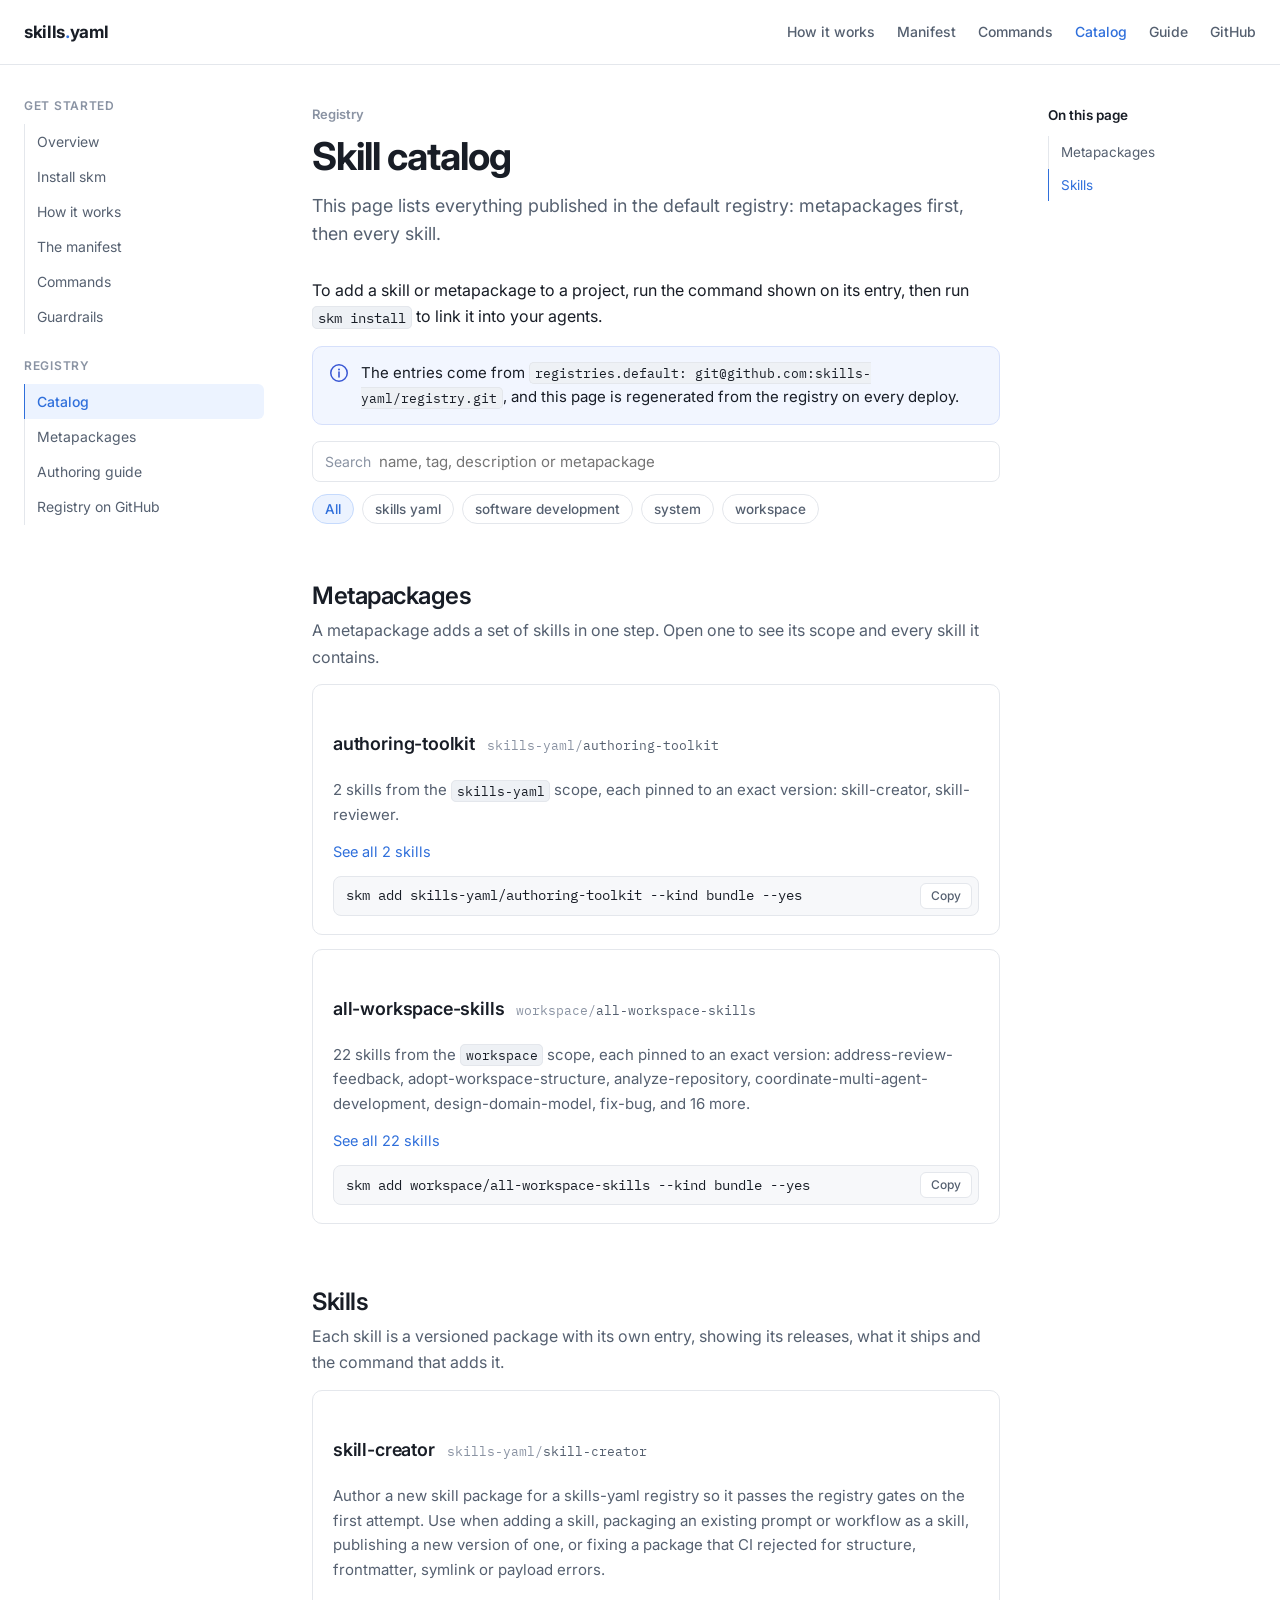
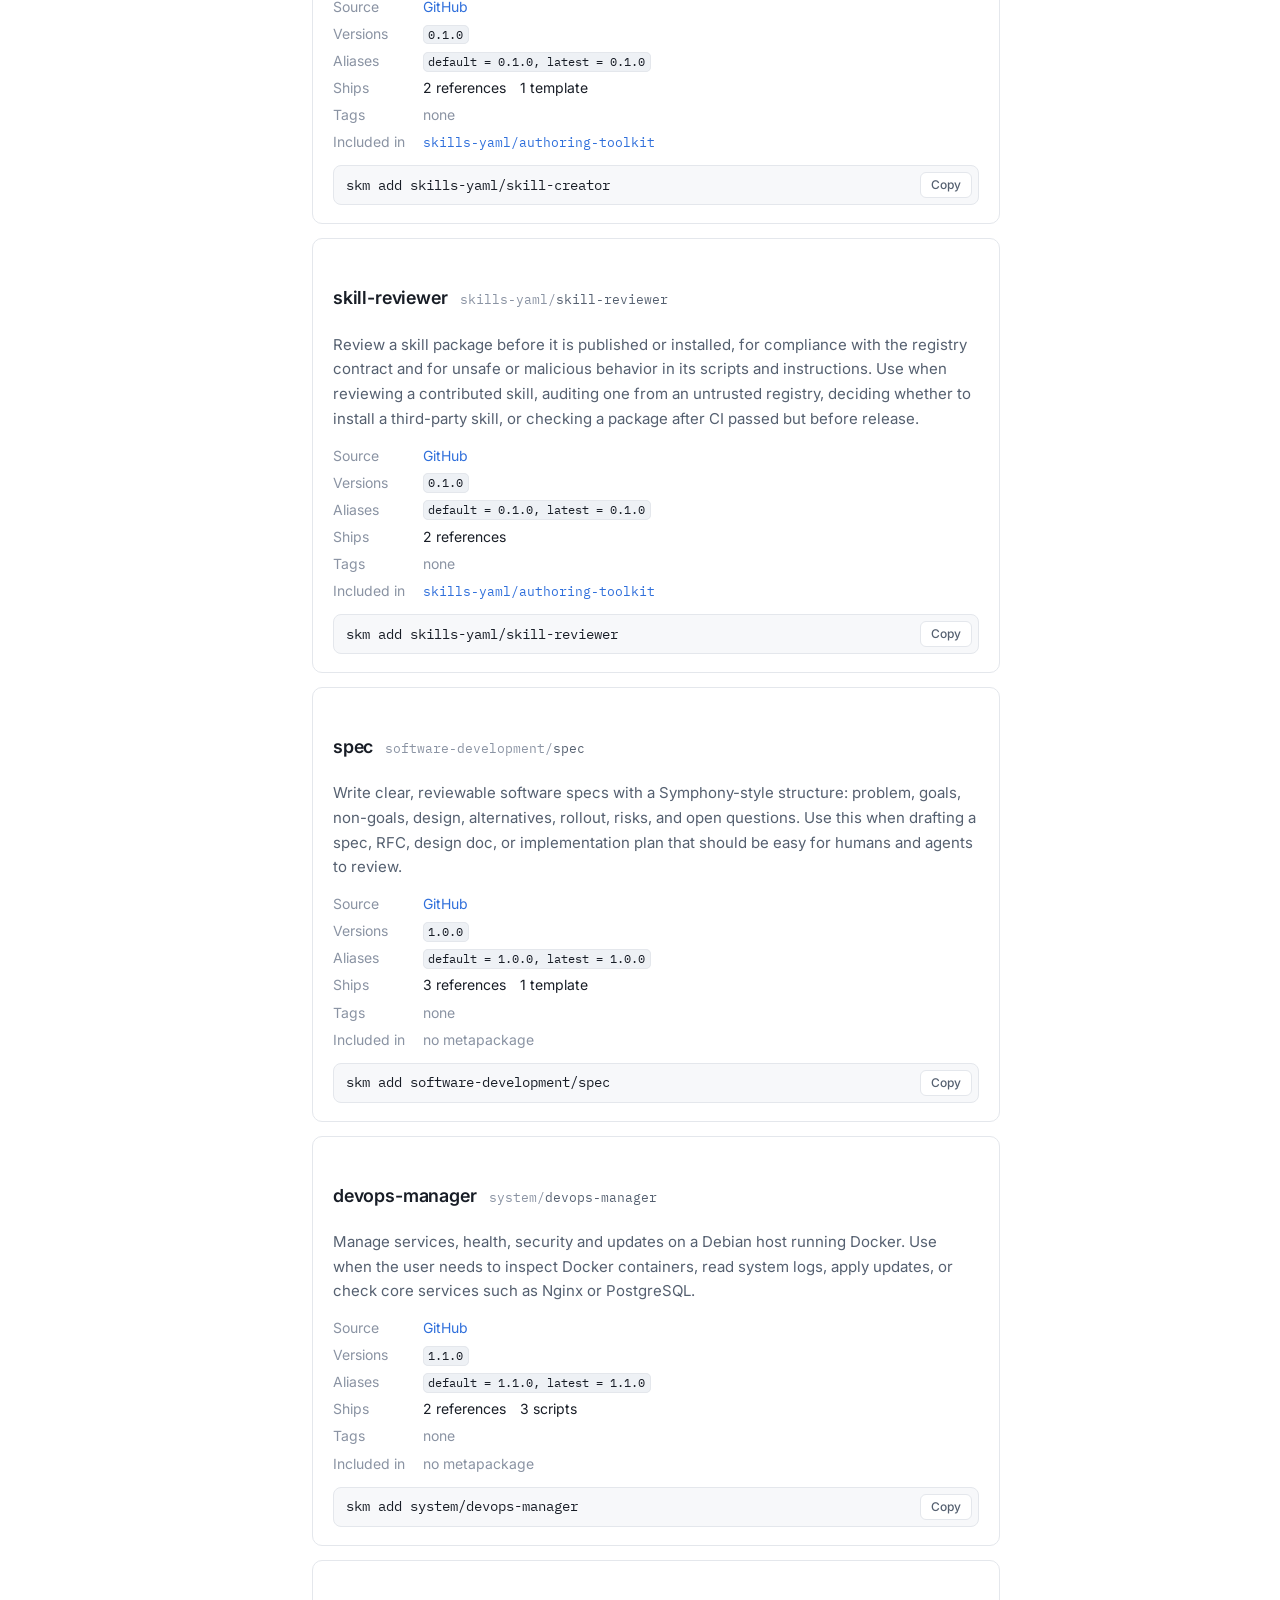
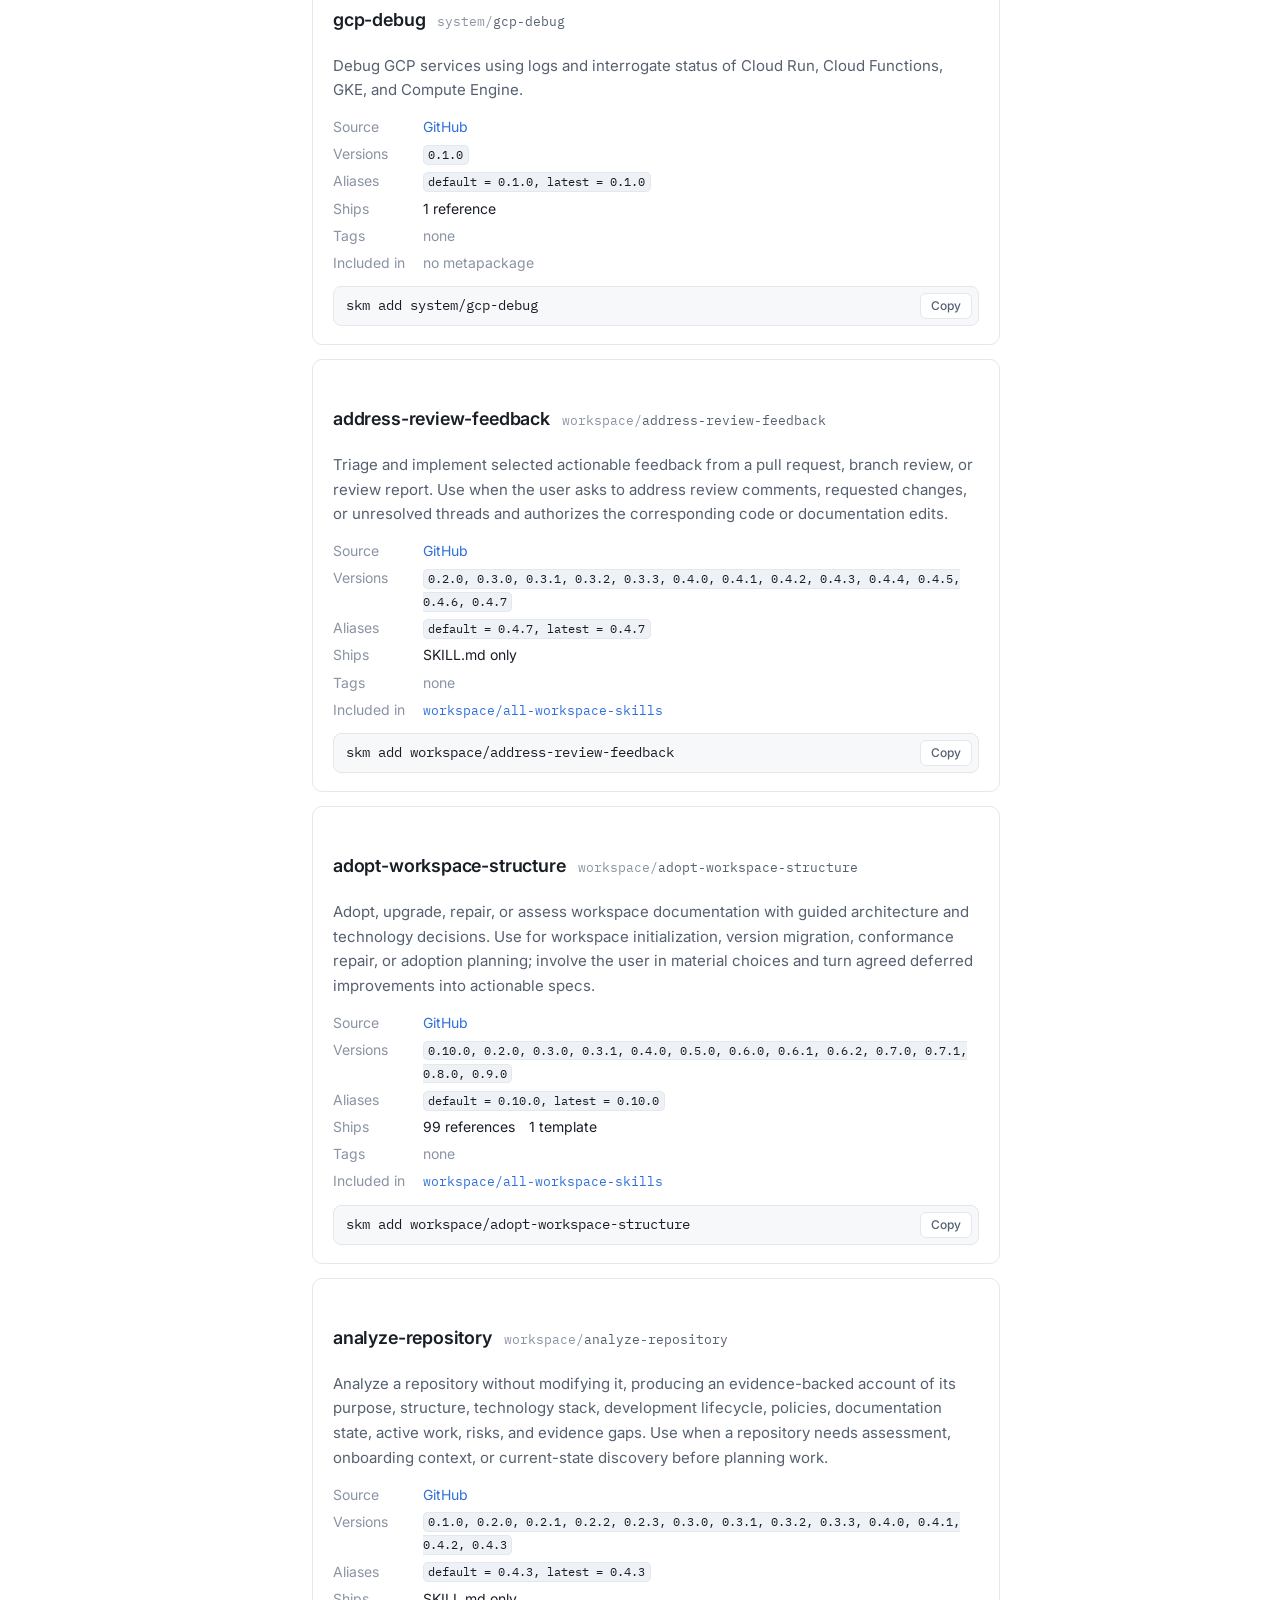
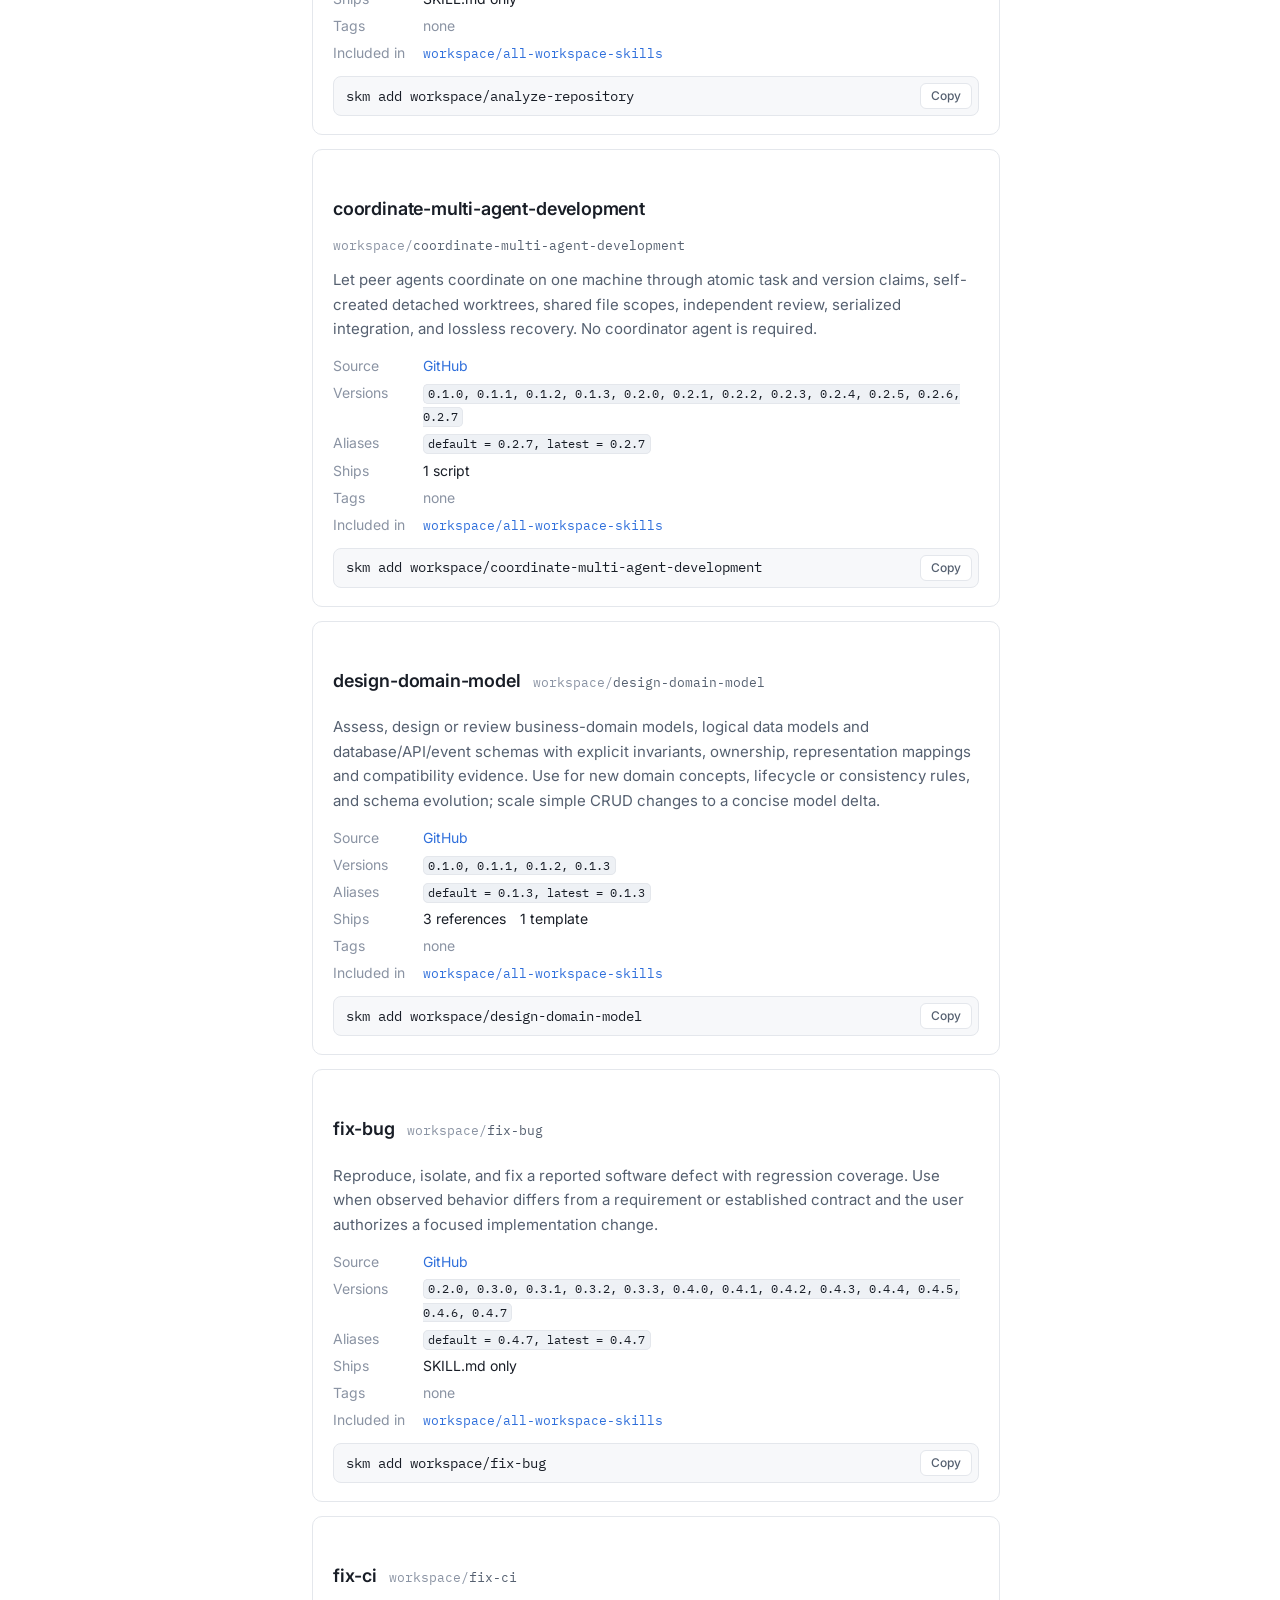
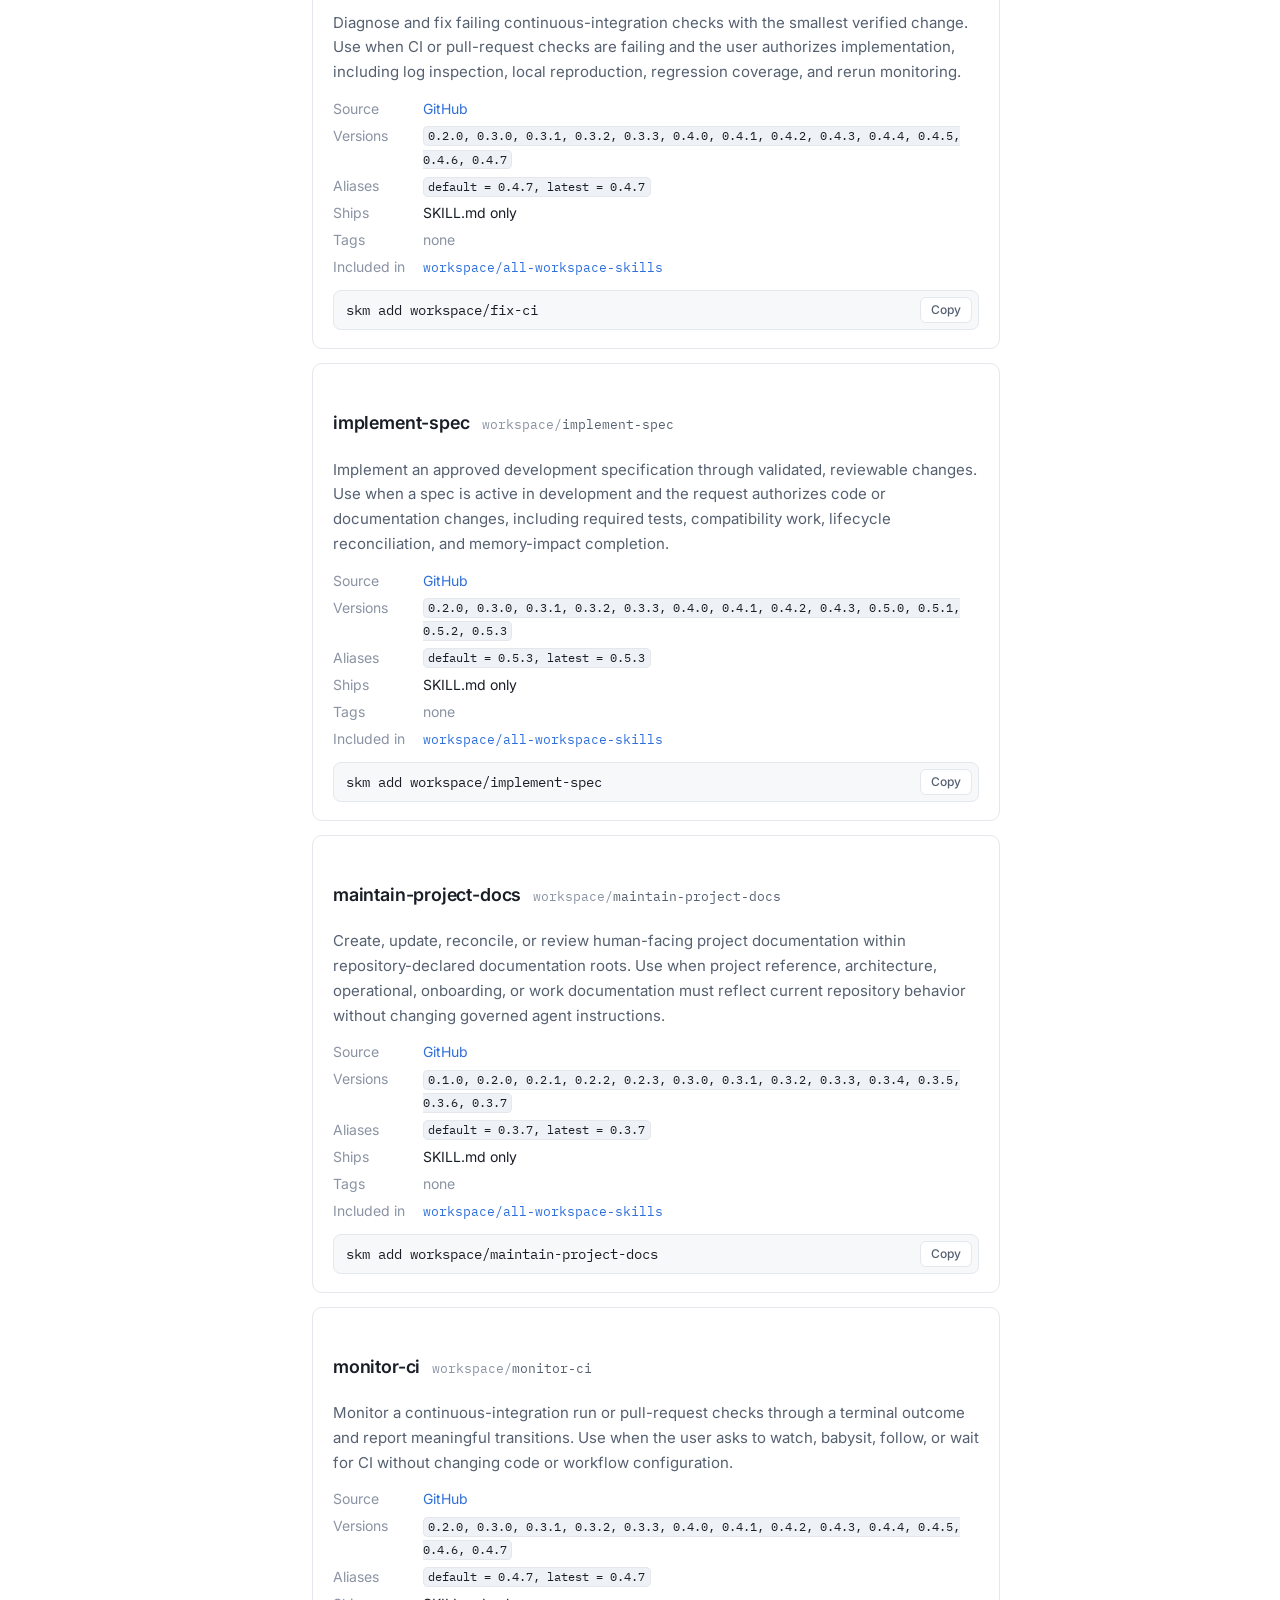
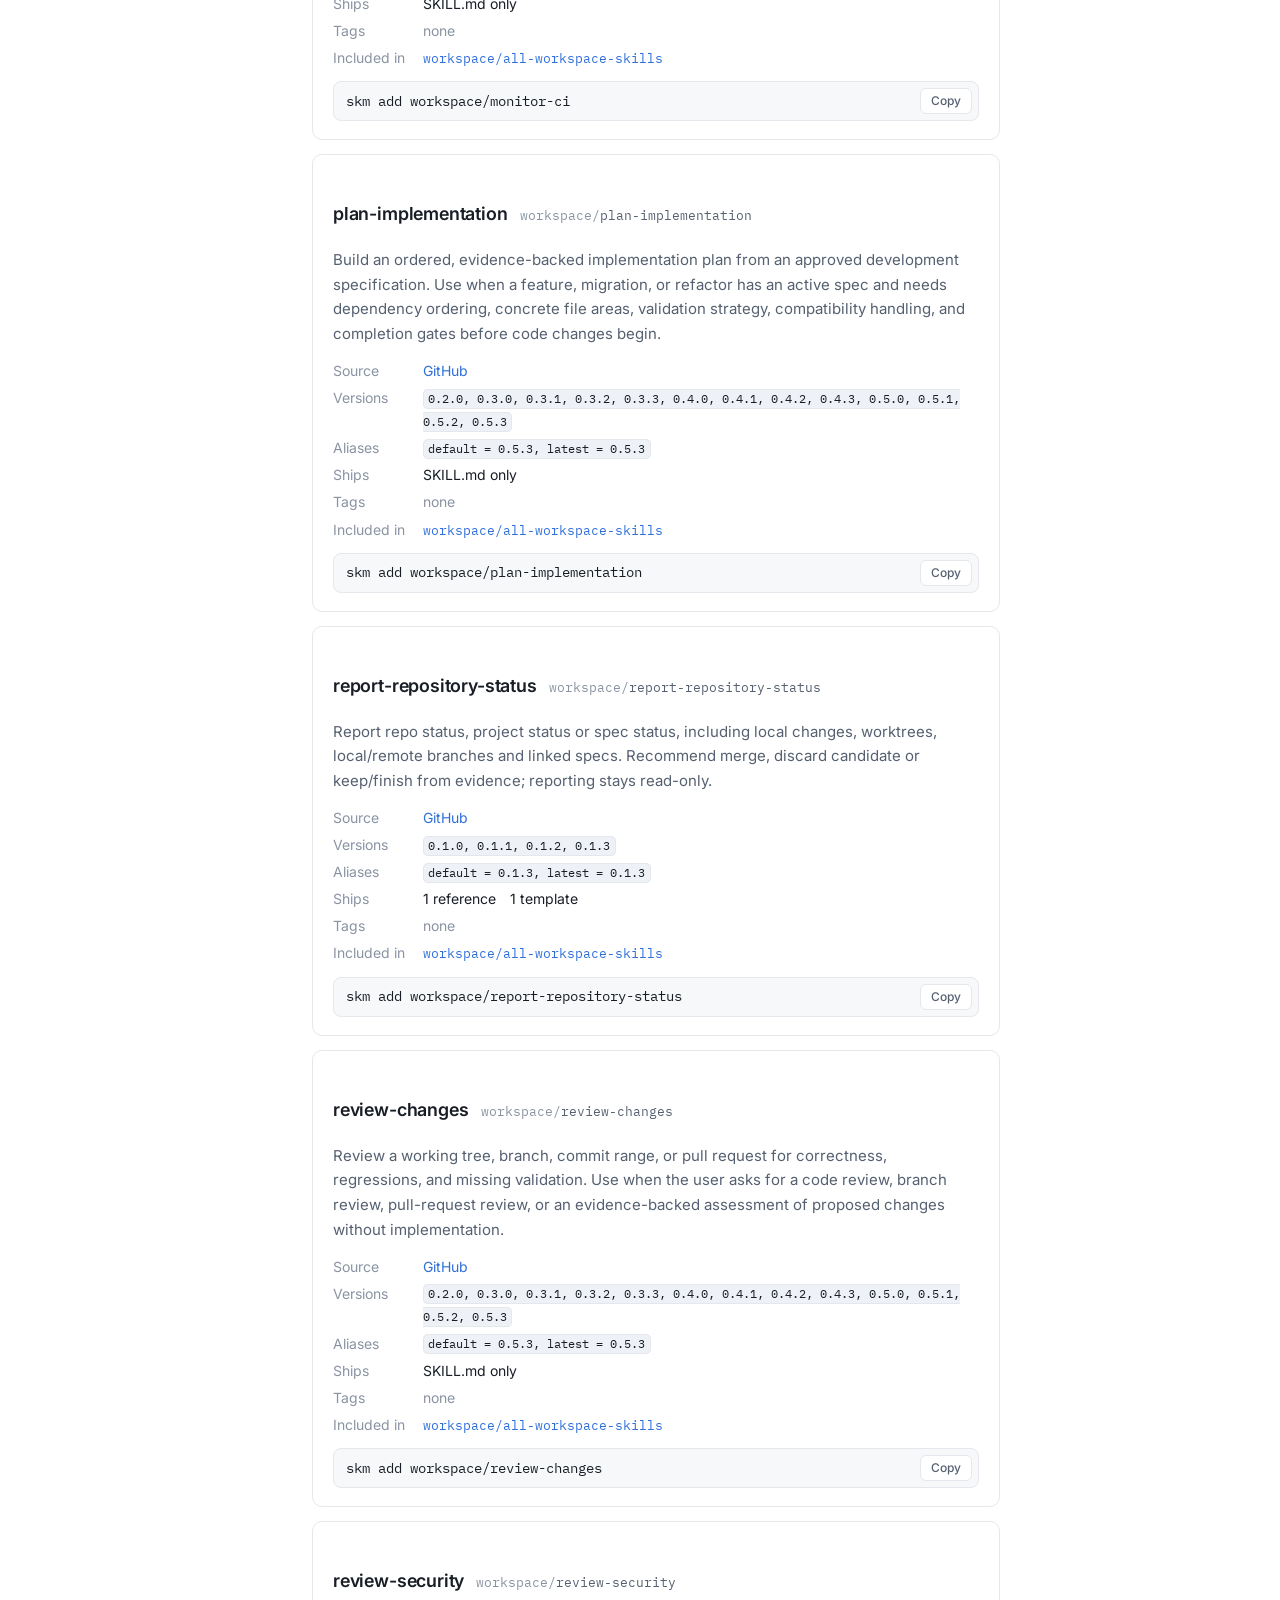
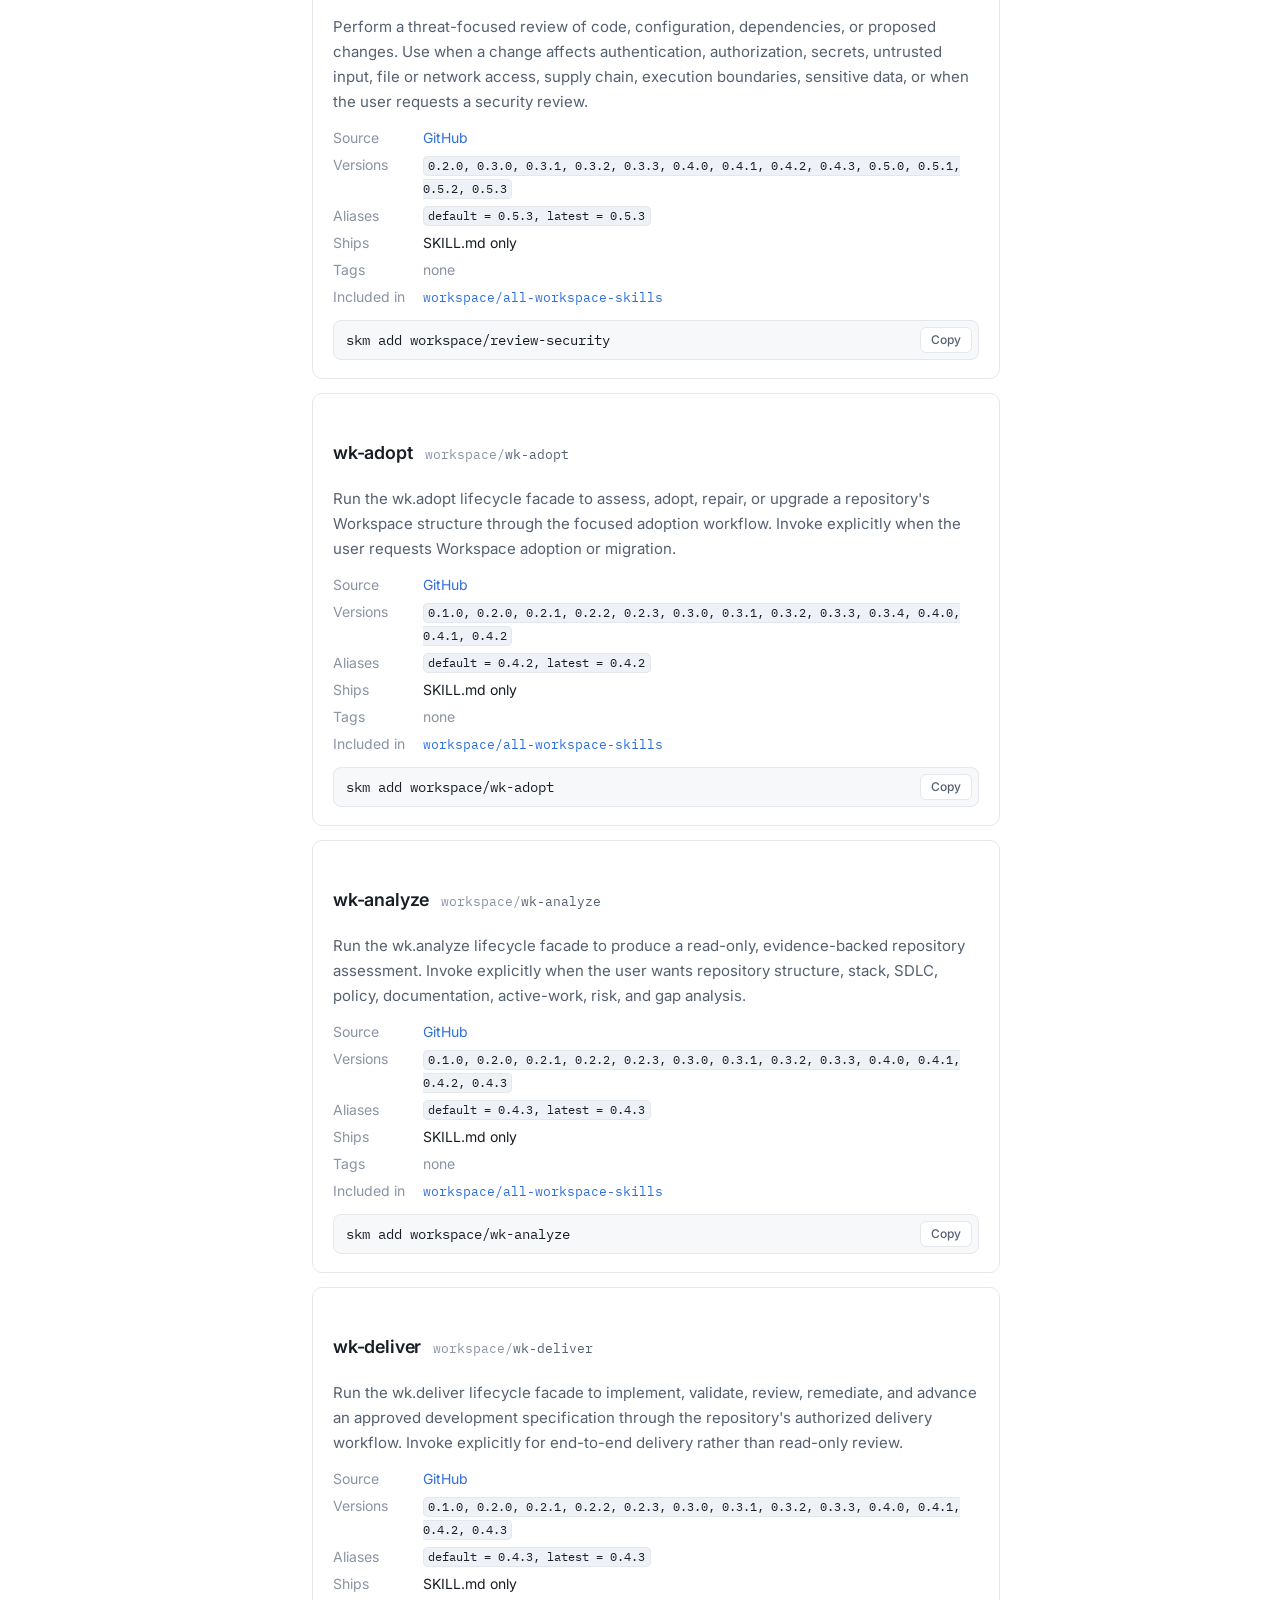
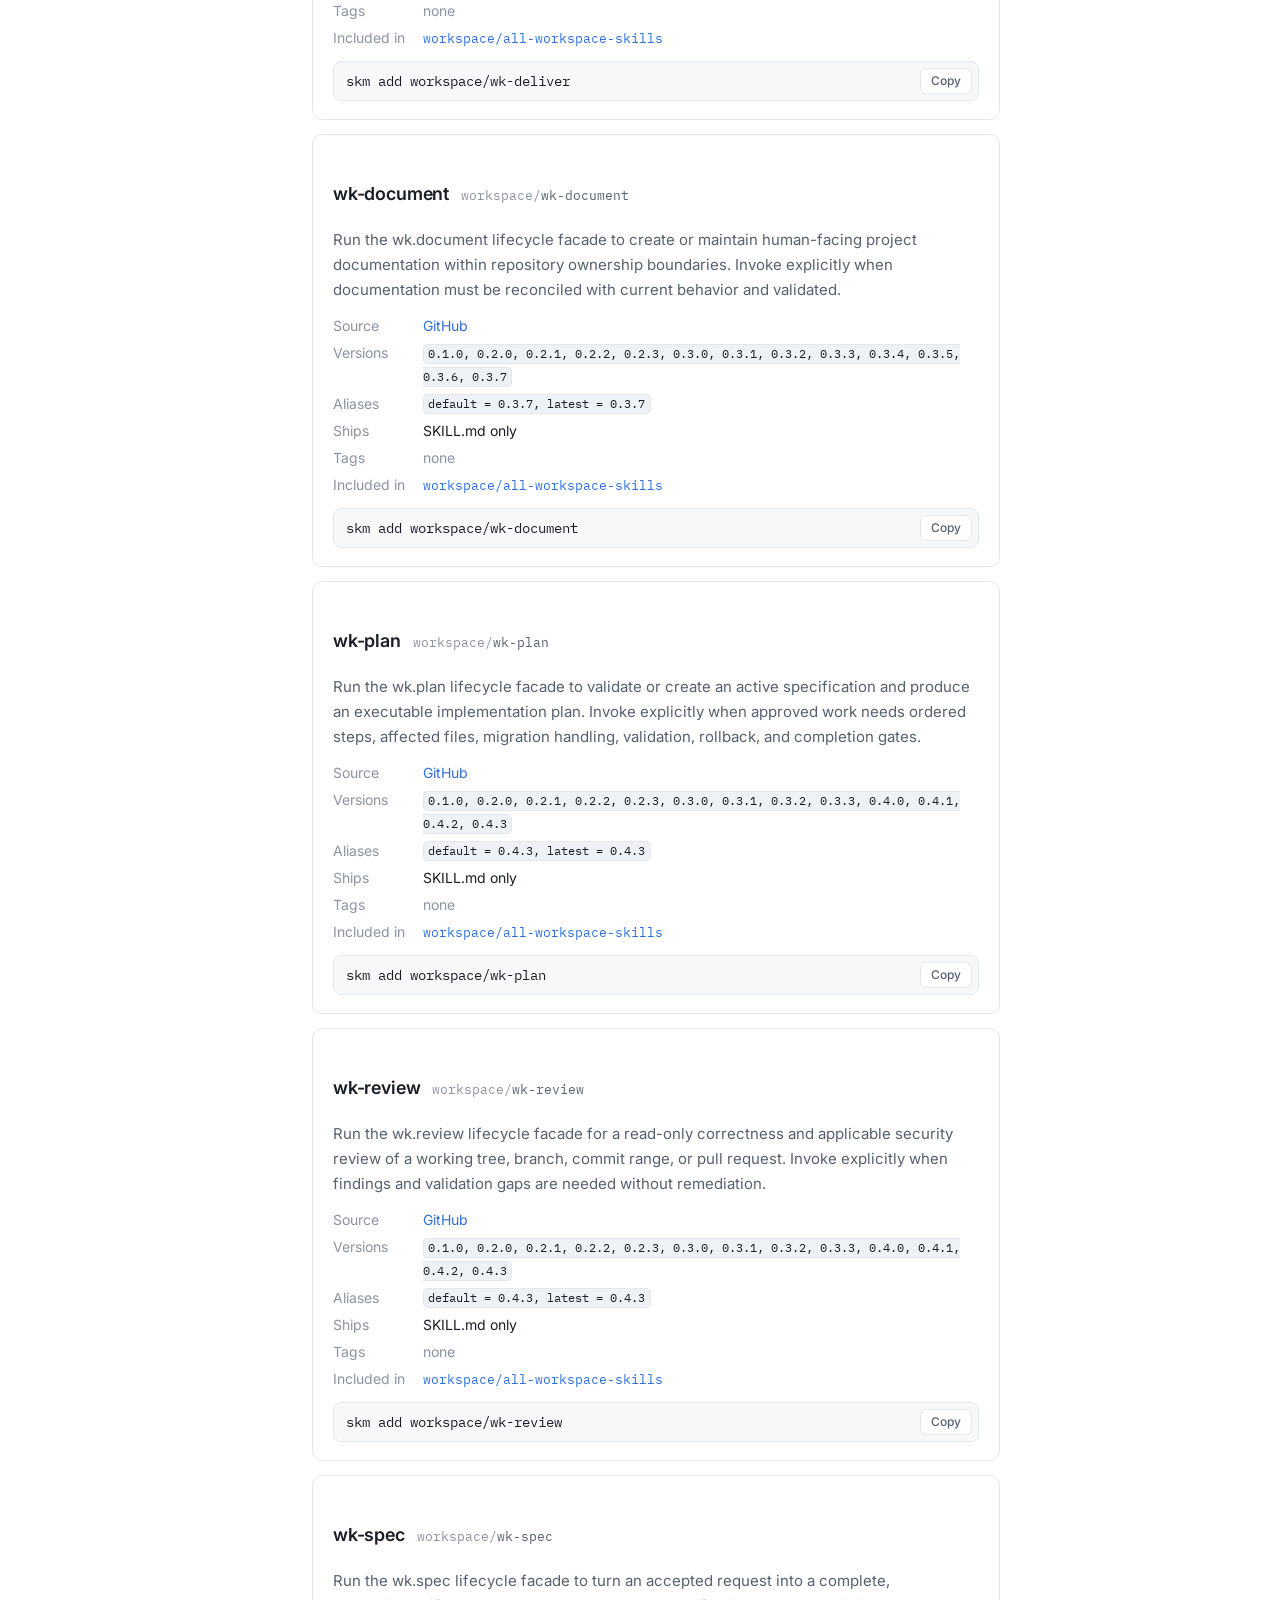
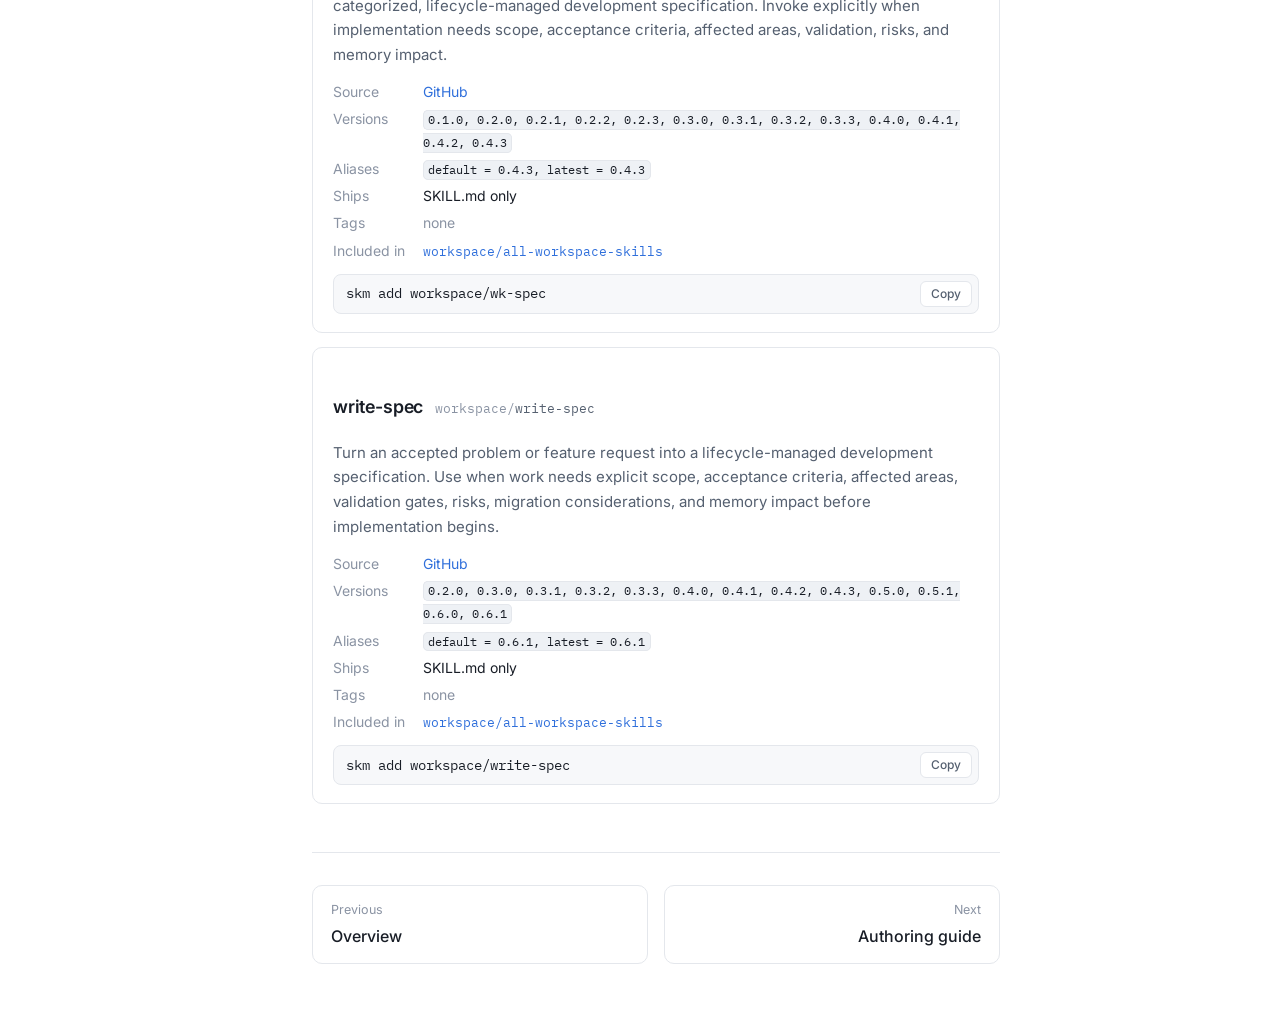
==== commit ff9dc96d: "chore(catalog): refresh Workspace toolkit 0.12.0" ====
--- a/catalog.html
+++ b/catalog.html
@@ -207,9 +207,9 @@
           </div>
           <p class="entry-desc">Triage and implement selected actionable feedback from a pull request, branch review, or review report. Use when the user asks to address review comments, requested changes, or unresolved threads and authorizes the corresponding code or documentation edits.</p>
           <dl class="entry-meta">
-            <dt>Source</dt><dd><a href="https://github.com/skills-yaml/registry/tree/main/skills/workspace/address-review-feedback/v0.4.6" aria-label="View workspace/address-review-feedback on GitHub">GitHub</a></dd>
-            <dt>Versions</dt><dd><code>0.2.0, 0.3.0, 0.3.1, 0.3.2, 0.3.3, 0.4.0, 0.4.1, 0.4.2, 0.4.3, 0.4.4, 0.4.5, 0.4.6</code></dd>
-            <dt>Aliases</dt><dd><code>default = 0.4.6, latest = 0.4.6</code></dd>
+            <dt>Source</dt><dd><a href="https://github.com/skills-yaml/registry/tree/main/skills/workspace/address-review-feedback/v0.4.7" aria-label="View workspace/address-review-feedback on GitHub">GitHub</a></dd>
+            <dt>Versions</dt><dd><code>0.2.0, 0.3.0, 0.3.1, 0.3.2, 0.3.3, 0.4.0, 0.4.1, 0.4.2, 0.4.3, 0.4.4, 0.4.5, 0.4.6, 0.4.7</code></dd>
+            <dt>Aliases</dt><dd><code>default = 0.4.7, latest = 0.4.7</code></dd>
             <dt>Ships</dt><dd>SKILL.md only</dd>
             <dt>Tags</dt><dd><span class="none">none</span></dd>
             <dt>Included in</dt><dd><ul class="inline"><li><a href="metapackages/workspace/all-workspace-skills.html">workspace/all-workspace-skills</a></li></ul></dd>
@@ -223,10 +223,10 @@
           </div>
           <p class="entry-desc">Adopt, upgrade, repair, or assess workspace documentation with guided architecture and technology decisions. Use for workspace initialization, version migration, conformance repair, or adoption planning; involve the user in material choices and turn agreed deferred improvements into actionable specs.</p>
           <dl class="entry-meta">
-            <dt>Source</dt><dd><a href="https://github.com/skills-yaml/registry/tree/main/skills/workspace/adopt-workspace-structure/v0.9.0" aria-label="View workspace/adopt-workspace-structure on GitHub">GitHub</a></dd>
-            <dt>Versions</dt><dd><code>0.2.0, 0.3.0, 0.3.1, 0.4.0, 0.5.0, 0.6.0, 0.6.1, 0.6.2, 0.7.0, 0.7.1, 0.8.0, 0.9.0</code></dd>
-            <dt>Aliases</dt><dd><code>default = 0.9.0, latest = 0.9.0</code></dd>
-            <dt>Ships</dt><dd><ul class="inline"><li>89 references</li><li>1 template</li></ul></dd>
+            <dt>Source</dt><dd><a href="https://github.com/skills-yaml/registry/tree/main/skills/workspace/adopt-workspace-structure/v0.10.0" aria-label="View workspace/adopt-workspace-structure on GitHub">GitHub</a></dd>
+            <dt>Versions</dt><dd><code>0.10.0, 0.2.0, 0.3.0, 0.3.1, 0.4.0, 0.5.0, 0.6.0, 0.6.1, 0.6.2, 0.7.0, 0.7.1, 0.8.0, 0.9.0</code></dd>
+            <dt>Aliases</dt><dd><code>default = 0.10.0, latest = 0.10.0</code></dd>
+            <dt>Ships</dt><dd><ul class="inline"><li>99 references</li><li>1 template</li></ul></dd>
             <dt>Tags</dt><dd><span class="none">none</span></dd>
             <dt>Included in</dt><dd><ul class="inline"><li><a href="metapackages/workspace/all-workspace-skills.html">workspace/all-workspace-skills</a></li></ul></dd>
           </dl>
@@ -239,9 +239,9 @@
           </div>
           <p class="entry-desc">Analyze a repository without modifying it, producing an evidence-backed account of its purpose, structure, technology stack, development lifecycle, policies, documentation state, active work, risks, and evidence gaps. Use when a repository needs assessment, onboarding context, or current-state discovery before planning work.</p>
           <dl class="entry-meta">
-            <dt>Source</dt><dd><a href="https://github.com/skills-yaml/registry/tree/main/skills/workspace/analyze-repository/v0.4.2" aria-label="View workspace/analyze-repository on GitHub">GitHub</a></dd>
-            <dt>Versions</dt><dd><code>0.1.0, 0.2.0, 0.2.1, 0.2.2, 0.2.3, 0.3.0, 0.3.1, 0.3.2, 0.3.3, 0.4.0, 0.4.1, 0.4.2</code></dd>
-            <dt>Aliases</dt><dd><code>default = 0.4.2, latest = 0.4.2</code></dd>
+            <dt>Source</dt><dd><a href="https://github.com/skills-yaml/registry/tree/main/skills/workspace/analyze-repository/v0.4.3" aria-label="View workspace/analyze-repository on GitHub">GitHub</a></dd>
+            <dt>Versions</dt><dd><code>0.1.0, 0.2.0, 0.2.1, 0.2.2, 0.2.3, 0.3.0, 0.3.1, 0.3.2, 0.3.3, 0.4.0, 0.4.1, 0.4.2, 0.4.3</code></dd>
+            <dt>Aliases</dt><dd><code>default = 0.4.3, latest = 0.4.3</code></dd>
             <dt>Ships</dt><dd>SKILL.md only</dd>
             <dt>Tags</dt><dd><span class="none">none</span></dd>
             <dt>Included in</dt><dd><ul class="inline"><li><a href="metapackages/workspace/all-workspace-skills.html">workspace/all-workspace-skills</a></li></ul></dd>
@@ -255,9 +255,9 @@
           </div>
           <p class="entry-desc">Let peer agents coordinate on one machine through atomic task and version claims, self-created detached worktrees, shared file scopes, independent review, serialized integration, and lossless recovery. No coordinator agent is required.</p>
           <dl class="entry-meta">
-            <dt>Source</dt><dd><a href="https://github.com/skills-yaml/registry/tree/main/skills/workspace/coordinate-multi-agent-development/v0.2.6" aria-label="View workspace/coordinate-multi-agent-development on GitHub">GitHub</a></dd>
-            <dt>Versions</dt><dd><code>0.1.0, 0.1.1, 0.1.2, 0.1.3, 0.2.0, 0.2.1, 0.2.2, 0.2.3, 0.2.4, 0.2.5, 0.2.6</code></dd>
-            <dt>Aliases</dt><dd><code>default = 0.2.6, latest = 0.2.6</code></dd>
+            <dt>Source</dt><dd><a href="https://github.com/skills-yaml/registry/tree/main/skills/workspace/coordinate-multi-agent-development/v0.2.7" aria-label="View workspace/coordinate-multi-agent-development on GitHub">GitHub</a></dd>
+            <dt>Versions</dt><dd><code>0.1.0, 0.1.1, 0.1.2, 0.1.3, 0.2.0, 0.2.1, 0.2.2, 0.2.3, 0.2.4, 0.2.5, 0.2.6, 0.2.7</code></dd>
+            <dt>Aliases</dt><dd><code>default = 0.2.7, latest = 0.2.7</code></dd>
             <dt>Ships</dt><dd><ul class="inline"><li>1 script</li></ul></dd>
             <dt>Tags</dt><dd><span class="none">none</span></dd>
             <dt>Included in</dt><dd><ul class="inline"><li><a href="metapackages/workspace/all-workspace-skills.html">workspace/all-workspace-skills</a></li></ul></dd>
@@ -271,9 +271,9 @@
           </div>
           <p class="entry-desc">Assess, design or review business-domain models, logical data models and database/API/event schemas with explicit invariants, ownership, representation mappings and compatibility evidence. Use for new domain concepts, lifecycle or consistency rules, and schema evolution; scale simple CRUD changes to a concise model delta.</p>
           <dl class="entry-meta">
-            <dt>Source</dt><dd><a href="https://github.com/skills-yaml/registry/tree/main/skills/workspace/design-domain-model/v0.1.2" aria-label="View workspace/design-domain-model on GitHub">GitHub</a></dd>
-            <dt>Versions</dt><dd><code>0.1.0, 0.1.1, 0.1.2</code></dd>
-            <dt>Aliases</dt><dd><code>default = 0.1.2, latest = 0.1.2</code></dd>
+            <dt>Source</dt><dd><a href="https://github.com/skills-yaml/registry/tree/main/skills/workspace/design-domain-model/v0.1.3" aria-label="View workspace/design-domain-model on GitHub">GitHub</a></dd>
+            <dt>Versions</dt><dd><code>0.1.0, 0.1.1, 0.1.2, 0.1.3</code></dd>
+            <dt>Aliases</dt><dd><code>default = 0.1.3, latest = 0.1.3</code></dd>
             <dt>Ships</dt><dd><ul class="inline"><li>3 references</li><li>1 template</li></ul></dd>
             <dt>Tags</dt><dd><span class="none">none</span></dd>
             <dt>Included in</dt><dd><ul class="inline"><li><a href="metapackages/workspace/all-workspace-skills.html">workspace/all-workspace-skills</a></li></ul></dd>
@@ -287,9 +287,9 @@
           </div>
           <p class="entry-desc">Reproduce, isolate, and fix a reported software defect with regression coverage. Use when observed behavior differs from a requirement or established contract and the user authorizes a focused implementation change.</p>
           <dl class="entry-meta">
-            <dt>Source</dt><dd><a href="https://github.com/skills-yaml/registry/tree/main/skills/workspace/fix-bug/v0.4.6" aria-label="View workspace/fix-bug on GitHub">GitHub</a></dd>
-            <dt>Versions</dt><dd><code>0.2.0, 0.3.0, 0.3.1, 0.3.2, 0.3.3, 0.4.0, 0.4.1, 0.4.2, 0.4.3, 0.4.4, 0.4.5, 0.4.6</code></dd>
-            <dt>Aliases</dt><dd><code>default = 0.4.6, latest = 0.4.6</code></dd>
+            <dt>Source</dt><dd><a href="https://github.com/skills-yaml/registry/tree/main/skills/workspace/fix-bug/v0.4.7" aria-label="View workspace/fix-bug on GitHub">GitHub</a></dd>
+            <dt>Versions</dt><dd><code>0.2.0, 0.3.0, 0.3.1, 0.3.2, 0.3.3, 0.4.0, 0.4.1, 0.4.2, 0.4.3, 0.4.4, 0.4.5, 0.4.6, 0.4.7</code></dd>
+            <dt>Aliases</dt><dd><code>default = 0.4.7, latest = 0.4.7</code></dd>
             <dt>Ships</dt><dd>SKILL.md only</dd>
             <dt>Tags</dt><dd><span class="none">none</span></dd>
             <dt>Included in</dt><dd><ul class="inline"><li><a href="metapackages/workspace/all-workspace-skills.html">workspace/all-workspace-skills</a></li></ul></dd>
@@ -303,9 +303,9 @@
           </div>
           <p class="entry-desc">Diagnose and fix failing continuous-integration checks with the smallest verified change. Use when CI or pull-request checks are failing and the user authorizes implementation, including log inspection, local reproduction, regression coverage, and rerun monitoring.</p>
           <dl class="entry-meta">
-            <dt>Source</dt><dd><a href="https://github.com/skills-yaml/registry/tree/main/skills/workspace/fix-ci/v0.4.6" aria-label="View workspace/fix-ci on GitHub">GitHub</a></dd>
-            <dt>Versions</dt><dd><code>0.2.0, 0.3.0, 0.3.1, 0.3.2, 0.3.3, 0.4.0, 0.4.1, 0.4.2, 0.4.3, 0.4.4, 0.4.5, 0.4.6</code></dd>
-            <dt>Aliases</dt><dd><code>default = 0.4.6, latest = 0.4.6</code></dd>
+            <dt>Source</dt><dd><a href="https://github.com/skills-yaml/registry/tree/main/skills/workspace/fix-ci/v0.4.7" aria-label="View workspace/fix-ci on GitHub">GitHub</a></dd>
+            <dt>Versions</dt><dd><code>0.2.0, 0.3.0, 0.3.1, 0.3.2, 0.3.3, 0.4.0, 0.4.1, 0.4.2, 0.4.3, 0.4.4, 0.4.5, 0.4.6, 0.4.7</code></dd>
+            <dt>Aliases</dt><dd><code>default = 0.4.7, latest = 0.4.7</code></dd>
             <dt>Ships</dt><dd>SKILL.md only</dd>
             <dt>Tags</dt><dd><span class="none">none</span></dd>
             <dt>Included in</dt><dd><ul class="inline"><li><a href="metapackages/workspace/all-workspace-skills.html">workspace/all-workspace-skills</a></li></ul></dd>
@@ -319,9 +319,9 @@
           </div>
           <p class="entry-desc">Implement an approved development specification through validated, reviewable changes. Use when a spec is active in development and the request authorizes code or documentation changes, including required tests, compatibility work, lifecycle reconciliation, and memory-impact completion.</p>
           <dl class="entry-meta">
-            <dt>Source</dt><dd><a href="https://github.com/skills-yaml/registry/tree/main/skills/workspace/implement-spec/v0.5.2" aria-label="View workspace/implement-spec on GitHub">GitHub</a></dd>
-            <dt>Versions</dt><dd><code>0.2.0, 0.3.0, 0.3.1, 0.3.2, 0.3.3, 0.4.0, 0.4.1, 0.4.2, 0.4.3, 0.5.0, 0.5.1, 0.5.2</code></dd>
-            <dt>Aliases</dt><dd><code>default = 0.5.2, latest = 0.5.2</code></dd>
+            <dt>Source</dt><dd><a href="https://github.com/skills-yaml/registry/tree/main/skills/workspace/implement-spec/v0.5.3" aria-label="View workspace/implement-spec on GitHub">GitHub</a></dd>
+            <dt>Versions</dt><dd><code>0.2.0, 0.3.0, 0.3.1, 0.3.2, 0.3.3, 0.4.0, 0.4.1, 0.4.2, 0.4.3, 0.5.0, 0.5.1, 0.5.2, 0.5.3</code></dd>
+            <dt>Aliases</dt><dd><code>default = 0.5.3, latest = 0.5.3</code></dd>
             <dt>Ships</dt><dd>SKILL.md only</dd>
             <dt>Tags</dt><dd><span class="none">none</span></dd>
             <dt>Included in</dt><dd><ul class="inline"><li><a href="metapackages/workspace/all-workspace-skills.html">workspace/all-workspace-skills</a></li></ul></dd>
@@ -335,9 +335,9 @@
           </div>
           <p class="entry-desc">Create, update, reconcile, or review human-facing project documentation within repository-declared documentation roots. Use when project reference, architecture, operational, onboarding, or work documentation must reflect current repository behavior without changing governed agent instructions.</p>
           <dl class="entry-meta">
-            <dt>Source</dt><dd><a href="https://github.com/skills-yaml/registry/tree/main/skills/workspace/maintain-project-docs/v0.3.6" aria-label="View workspace/maintain-project-docs on GitHub">GitHub</a></dd>
-            <dt>Versions</dt><dd><code>0.1.0, 0.2.0, 0.2.1, 0.2.2, 0.2.3, 0.3.0, 0.3.1, 0.3.2, 0.3.3, 0.3.4, 0.3.5, 0.3.6</code></dd>
-            <dt>Aliases</dt><dd><code>default = 0.3.6, latest = 0.3.6</code></dd>
+            <dt>Source</dt><dd><a href="https://github.com/skills-yaml/registry/tree/main/skills/workspace/maintain-project-docs/v0.3.7" aria-label="View workspace/maintain-project-docs on GitHub">GitHub</a></dd>
+            <dt>Versions</dt><dd><code>0.1.0, 0.2.0, 0.2.1, 0.2.2, 0.2.3, 0.3.0, 0.3.1, 0.3.2, 0.3.3, 0.3.4, 0.3.5, 0.3.6, 0.3.7</code></dd>
+            <dt>Aliases</dt><dd><code>default = 0.3.7, latest = 0.3.7</code></dd>
             <dt>Ships</dt><dd>SKILL.md only</dd>
             <dt>Tags</dt><dd><span class="none">none</span></dd>
             <dt>Included in</dt><dd><ul class="inline"><li><a href="metapackages/workspace/all-workspace-skills.html">workspace/all-workspace-skills</a></li></ul></dd>
@@ -351,9 +351,9 @@
           </div>
           <p class="entry-desc">Monitor a continuous-integration run or pull-request checks through a terminal outcome and report meaningful transitions. Use when the user asks to watch, babysit, follow, or wait for CI without changing code or workflow configuration.</p>
           <dl class="entry-meta">
-            <dt>Source</dt><dd><a href="https://github.com/skills-yaml/registry/tree/main/skills/workspace/monitor-ci/v0.4.6" aria-label="View workspace/monitor-ci on GitHub">GitHub</a></dd>
-            <dt>Versions</dt><dd><code>0.2.0, 0.3.0, 0.3.1, 0.3.2, 0.3.3, 0.4.0, 0.4.1, 0.4.2, 0.4.3, 0.4.4, 0.4.5, 0.4.6</code></dd>
-            <dt>Aliases</dt><dd><code>default = 0.4.6, latest = 0.4.6</code></dd>
+            <dt>Source</dt><dd><a href="https://github.com/skills-yaml/registry/tree/main/skills/workspace/monitor-ci/v0.4.7" aria-label="View workspace/monitor-ci on GitHub">GitHub</a></dd>
+            <dt>Versions</dt><dd><code>0.2.0, 0.3.0, 0.3.1, 0.3.2, 0.3.3, 0.4.0, 0.4.1, 0.4.2, 0.4.3, 0.4.4, 0.4.5, 0.4.6, 0.4.7</code></dd>
+            <dt>Aliases</dt><dd><code>default = 0.4.7, latest = 0.4.7</code></dd>
             <dt>Ships</dt><dd>SKILL.md only</dd>
             <dt>Tags</dt><dd><span class="none">none</span></dd>
             <dt>Included in</dt><dd><ul class="inline"><li><a href="metapackages/workspace/all-workspace-skills.html">workspace/all-workspace-skills</a></li></ul></dd>
@@ -367,9 +367,9 @@
           </div>
           <p class="entry-desc">Build an ordered, evidence-backed implementation plan from an approved development specification. Use when a feature, migration, or refactor has an active spec and needs dependency ordering, concrete file areas, validation strategy, compatibility handling, and completion gates before code changes begin.</p>
           <dl class="entry-meta">
-            <dt>Source</dt><dd><a href="https://github.com/skills-yaml/registry/tree/main/skills/workspace/plan-implementation/v0.5.2" aria-label="View workspace/plan-implementation on GitHub">GitHub</a></dd>
-            <dt>Versions</dt><dd><code>0.2.0, 0.3.0, 0.3.1, 0.3.2, 0.3.3, 0.4.0, 0.4.1, 0.4.2, 0.4.3, 0.5.0, 0.5.1, 0.5.2</code></dd>
-            <dt>Aliases</dt><dd><code>default = 0.5.2, latest = 0.5.2</code></dd>
+            <dt>Source</dt><dd><a href="https://github.com/skills-yaml/registry/tree/main/skills/workspace/plan-implementation/v0.5.3" aria-label="View workspace/plan-implementation on GitHub">GitHub</a></dd>
+            <dt>Versions</dt><dd><code>0.2.0, 0.3.0, 0.3.1, 0.3.2, 0.3.3, 0.4.0, 0.4.1, 0.4.2, 0.4.3, 0.5.0, 0.5.1, 0.5.2, 0.5.3</code></dd>
+            <dt>Aliases</dt><dd><code>default = 0.5.3, latest = 0.5.3</code></dd>
             <dt>Ships</dt><dd>SKILL.md only</dd>
             <dt>Tags</dt><dd><span class="none">none</span></dd>
             <dt>Included in</dt><dd><ul class="inline"><li><a href="metapackages/workspace/all-workspace-skills.html">workspace/all-workspace-skills</a></li></ul></dd>
@@ -383,9 +383,9 @@
           </div>
           <p class="entry-desc">Report repo status, project status or spec status, including local changes, worktrees, local/remote branches and linked specs. Recommend merge, discard candidate or keep/finish from evidence; reporting stays read-only.</p>
           <dl class="entry-meta">
-            <dt>Source</dt><dd><a href="https://github.com/skills-yaml/registry/tree/main/skills/workspace/report-repository-status/v0.1.2" aria-label="View workspace/report-repository-status on GitHub">GitHub</a></dd>
-            <dt>Versions</dt><dd><code>0.1.0, 0.1.1, 0.1.2</code></dd>
-            <dt>Aliases</dt><dd><code>default = 0.1.2, latest = 0.1.2</code></dd>
+            <dt>Source</dt><dd><a href="https://github.com/skills-yaml/registry/tree/main/skills/workspace/report-repository-status/v0.1.3" aria-label="View workspace/report-repository-status on GitHub">GitHub</a></dd>
+            <dt>Versions</dt><dd><code>0.1.0, 0.1.1, 0.1.2, 0.1.3</code></dd>
+            <dt>Aliases</dt><dd><code>default = 0.1.3, latest = 0.1.3</code></dd>
             <dt>Ships</dt><dd><ul class="inline"><li>1 reference</li><li>1 template</li></ul></dd>
             <dt>Tags</dt><dd><span class="none">none</span></dd>
             <dt>Included in</dt><dd><ul class="inline"><li><a href="metapackages/workspace/all-workspace-skills.html">workspace/all-workspace-skills</a></li></ul></dd>
@@ -399,9 +399,9 @@
           </div>
           <p class="entry-desc">Review a working tree, branch, commit range, or pull request for correctness, regressions, and missing validation. Use when the user asks for a code review, branch review, pull-request review, or an evidence-backed assessment of proposed changes without implementation.</p>
           <dl class="entry-meta">
-            <dt>Source</dt><dd><a href="https://github.com/skills-yaml/registry/tree/main/skills/workspace/review-changes/v0.5.2" aria-label="View workspace/review-changes on GitHub">GitHub</a></dd>
-            <dt>Versions</dt><dd><code>0.2.0, 0.3.0, 0.3.1, 0.3.2, 0.3.3, 0.4.0, 0.4.1, 0.4.2, 0.4.3, 0.5.0, 0.5.1, 0.5.2</code></dd>
-            <dt>Aliases</dt><dd><code>default = 0.5.2, latest = 0.5.2</code></dd>
+            <dt>Source</dt><dd><a href="https://github.com/skills-yaml/registry/tree/main/skills/workspace/review-changes/v0.5.3" aria-label="View workspace/review-changes on GitHub">GitHub</a></dd>
+            <dt>Versions</dt><dd><code>0.2.0, 0.3.0, 0.3.1, 0.3.2, 0.3.3, 0.4.0, 0.4.1, 0.4.2, 0.4.3, 0.5.0, 0.5.1, 0.5.2, 0.5.3</code></dd>
+            <dt>Aliases</dt><dd><code>default = 0.5.3, latest = 0.5.3</code></dd>
             <dt>Ships</dt><dd>SKILL.md only</dd>
             <dt>Tags</dt><dd><span class="none">none</span></dd>
             <dt>Included in</dt><dd><ul class="inline"><li><a href="metapackages/workspace/all-workspace-skills.html">workspace/all-workspace-skills</a></li></ul></dd>
@@ -415,9 +415,9 @@
           </div>
           <p class="entry-desc">Perform a threat-focused review of code, configuration, dependencies, or proposed changes. Use when a change affects authentication, authorization, secrets, untrusted input, file or network access, supply chain, execution boundaries, sensitive data, or when the user requests a security review.</p>
           <dl class="entry-meta">
-            <dt>Source</dt><dd><a href="https://github.com/skills-yaml/registry/tree/main/skills/workspace/review-security/v0.5.2" aria-label="View workspace/review-security on GitHub">GitHub</a></dd>
-            <dt>Versions</dt><dd><code>0.2.0, 0.3.0, 0.3.1, 0.3.2, 0.3.3, 0.4.0, 0.4.1, 0.4.2, 0.4.3, 0.5.0, 0.5.1, 0.5.2</code></dd>
-            <dt>Aliases</dt><dd><code>default = 0.5.2, latest = 0.5.2</code></dd>
+            <dt>Source</dt><dd><a href="https://github.com/skills-yaml/registry/tree/main/skills/workspace/review-security/v0.5.3" aria-label="View workspace/review-security on GitHub">GitHub</a></dd>
+            <dt>Versions</dt><dd><code>0.2.0, 0.3.0, 0.3.1, 0.3.2, 0.3.3, 0.4.0, 0.4.1, 0.4.2, 0.4.3, 0.5.0, 0.5.1, 0.5.2, 0.5.3</code></dd>
+            <dt>Aliases</dt><dd><code>default = 0.5.3, latest = 0.5.3</code></dd>
             <dt>Ships</dt><dd>SKILL.md only</dd>
             <dt>Tags</dt><dd><span class="none">none</span></dd>
             <dt>Included in</dt><dd><ul class="inline"><li><a href="metapackages/workspace/all-workspace-skills.html">workspace/all-workspace-skills</a></li></ul></dd>
@@ -431,9 +431,9 @@
           </div>
           <p class="entry-desc">Run the wk.adopt lifecycle facade to assess, adopt, repair, or upgrade a repository&#x27;s Workspace structure through the focused adoption workflow. Invoke explicitly when the user requests Workspace adoption or migration.</p>
           <dl class="entry-meta">
-            <dt>Source</dt><dd><a href="https://github.com/skills-yaml/registry/tree/main/skills/workspace/wk-adopt/v0.4.1" aria-label="View workspace/wk-adopt on GitHub">GitHub</a></dd>
-            <dt>Versions</dt><dd><code>0.1.0, 0.2.0, 0.2.1, 0.2.2, 0.2.3, 0.3.0, 0.3.1, 0.3.2, 0.3.3, 0.3.4, 0.4.0, 0.4.1</code></dd>
-            <dt>Aliases</dt><dd><code>default = 0.4.1, latest = 0.4.1</code></dd>
+            <dt>Source</dt><dd><a href="https://github.com/skills-yaml/registry/tree/main/skills/workspace/wk-adopt/v0.4.2" aria-label="View workspace/wk-adopt on GitHub">GitHub</a></dd>
+            <dt>Versions</dt><dd><code>0.1.0, 0.2.0, 0.2.1, 0.2.2, 0.2.3, 0.3.0, 0.3.1, 0.3.2, 0.3.3, 0.3.4, 0.4.0, 0.4.1, 0.4.2</code></dd>
+            <dt>Aliases</dt><dd><code>default = 0.4.2, latest = 0.4.2</code></dd>
             <dt>Ships</dt><dd>SKILL.md only</dd>
             <dt>Tags</dt><dd><span class="none">none</span></dd>
             <dt>Included in</dt><dd><ul class="inline"><li><a href="metapackages/workspace/all-workspace-skills.html">workspace/all-workspace-skills</a></li></ul></dd>
@@ -447,9 +447,9 @@
           </div>
           <p class="entry-desc">Run the wk.analyze lifecycle facade to produce a read-only, evidence-backed repository assessment. Invoke explicitly when the user wants repository structure, stack, SDLC, policy, documentation, active-work, risk, and gap analysis.</p>
           <dl class="entry-meta">
-            <dt>Source</dt><dd><a href="https://github.com/skills-yaml/registry/tree/main/skills/workspace/wk-analyze/v0.4.2" aria-label="View workspace/wk-analyze on GitHub">GitHub</a></dd>
-            <dt>Versions</dt><dd><code>0.1.0, 0.2.0, 0.2.1, 0.2.2, 0.2.3, 0.3.0, 0.3.1, 0.3.2, 0.3.3, 0.4.0, 0.4.1, 0.4.2</code></dd>
-            <dt>Aliases</dt><dd><code>default = 0.4.2, latest = 0.4.2</code></dd>
+            <dt>Source</dt><dd><a href="https://github.com/skills-yaml/registry/tree/main/skills/workspace/wk-analyze/v0.4.3" aria-label="View workspace/wk-analyze on GitHub">GitHub</a></dd>
+            <dt>Versions</dt><dd><code>0.1.0, 0.2.0, 0.2.1, 0.2.2, 0.2.3, 0.3.0, 0.3.1, 0.3.2, 0.3.3, 0.4.0, 0.4.1, 0.4.2, 0.4.3</code></dd>
+            <dt>Aliases</dt><dd><code>default = 0.4.3, latest = 0.4.3</code></dd>
             <dt>Ships</dt><dd>SKILL.md only</dd>
             <dt>Tags</dt><dd><span class="none">none</span></dd>
             <dt>Included in</dt><dd><ul class="inline"><li><a href="metapackages/workspace/all-workspace-skills.html">workspace/all-workspace-skills</a></li></ul></dd>
@@ -463,9 +463,9 @@
           </div>
           <p class="entry-desc">Run the wk.deliver lifecycle facade to implement, validate, review, remediate, and advance an approved development specification through the repository&#x27;s authorized delivery workflow. Invoke explicitly for end-to-end delivery rather than read-only review.</p>
           <dl class="entry-meta">
-            <dt>Source</dt><dd><a href="https://github.com/skills-yaml/registry/tree/main/skills/workspace/wk-deliver/v0.4.2" aria-label="View workspace/wk-deliver on GitHub">GitHub</a></dd>
-            <dt>Versions</dt><dd><code>0.1.0, 0.2.0, 0.2.1, 0.2.2, 0.2.3, 0.3.0, 0.3.1, 0.3.2, 0.3.3, 0.4.0, 0.4.1, 0.4.2</code></dd>
-            <dt>Aliases</dt><dd><code>default = 0.4.2, latest = 0.4.2</code></dd>
+            <dt>Source</dt><dd><a href="https://github.com/skills-yaml/registry/tree/main/skills/workspace/wk-deliver/v0.4.3" aria-label="View workspace/wk-deliver on GitHub">GitHub</a></dd>
+            <dt>Versions</dt><dd><code>0.1.0, 0.2.0, 0.2.1, 0.2.2, 0.2.3, 0.3.0, 0.3.1, 0.3.2, 0.3.3, 0.4.0, 0.4.1, 0.4.2, 0.4.3</code></dd>
+            <dt>Aliases</dt><dd><code>default = 0.4.3, latest = 0.4.3</code></dd>
             <dt>Ships</dt><dd>SKILL.md only</dd>
             <dt>Tags</dt><dd><span class="none">none</span></dd>
             <dt>Included in</dt><dd><ul class="inline"><li><a href="metapackages/workspace/all-workspace-skills.html">workspace/all-workspace-skills</a></li></ul></dd>
@@ -479,9 +479,9 @@
           </div>
           <p class="entry-desc">Run the wk.document lifecycle facade to create or maintain human-facing project documentation within repository ownership boundaries. Invoke explicitly when documentation must be reconciled with current behavior and validated.</p>
           <dl class="entry-meta">
-            <dt>Source</dt><dd><a href="https://github.com/skills-yaml/registry/tree/main/skills/workspace/wk-document/v0.3.6" aria-label="View workspace/wk-document on GitHub">GitHub</a></dd>
-            <dt>Versions</dt><dd><code>0.1.0, 0.2.0, 0.2.1, 0.2.2, 0.2.3, 0.3.0, 0.3.1, 0.3.2, 0.3.3, 0.3.4, 0.3.5, 0.3.6</code></dd>
-            <dt>Aliases</dt><dd><code>default = 0.3.6, latest = 0.3.6</code></dd>
+            <dt>Source</dt><dd><a href="https://github.com/skills-yaml/registry/tree/main/skills/workspace/wk-document/v0.3.7" aria-label="View workspace/wk-document on GitHub">GitHub</a></dd>
+            <dt>Versions</dt><dd><code>0.1.0, 0.2.0, 0.2.1, 0.2.2, 0.2.3, 0.3.0, 0.3.1, 0.3.2, 0.3.3, 0.3.4, 0.3.5, 0.3.6, 0.3.7</code></dd>
+            <dt>Aliases</dt><dd><code>default = 0.3.7, latest = 0.3.7</code></dd>
             <dt>Ships</dt><dd>SKILL.md only</dd>
             <dt>Tags</dt><dd><span class="none">none</span></dd>
             <dt>Included in</dt><dd><ul class="inline"><li><a href="metapackages/workspace/all-workspace-skills.html">workspace/all-workspace-skills</a></li></ul></dd>
@@ -495,9 +495,9 @@
           </div>
           <p class="entry-desc">Run the wk.plan lifecycle facade to validate or create an active specification and produce an executable implementation plan. Invoke explicitly when approved work needs ordered steps, affected files, migration handling, validation, rollback, and completion gates.</p>
           <dl class="entry-meta">
-            <dt>Source</dt><dd><a href="https://github.com/skills-yaml/registry/tree/main/skills/workspace/wk-plan/v0.4.2" aria-label="View workspace/wk-plan on GitHub">GitHub</a></dd>
-            <dt>Versions</dt><dd><code>0.1.0, 0.2.0, 0.2.1, 0.2.2, 0.2.3, 0.3.0, 0.3.1, 0.3.2, 0.3.3, 0.4.0, 0.4.1, 0.4.2</code></dd>
-            <dt>Aliases</dt><dd><code>default = 0.4.2, latest = 0.4.2</code></dd>
+            <dt>Source</dt><dd><a href="https://github.com/skills-yaml/registry/tree/main/skills/workspace/wk-plan/v0.4.3" aria-label="View workspace/wk-plan on GitHub">GitHub</a></dd>
+            <dt>Versions</dt><dd><code>0.1.0, 0.2.0, 0.2.1, 0.2.2, 0.2.3, 0.3.0, 0.3.1, 0.3.2, 0.3.3, 0.4.0, 0.4.1, 0.4.2, 0.4.3</code></dd>
+            <dt>Aliases</dt><dd><code>default = 0.4.3, latest = 0.4.3</code></dd>
             <dt>Ships</dt><dd>SKILL.md only</dd>
             <dt>Tags</dt><dd><span class="none">none</span></dd>
             <dt>Included in</dt><dd><ul class="inline"><li><a href="metapackages/workspace/all-workspace-skills.html">workspace/all-workspace-skills</a></li></ul></dd>
@@ -511,9 +511,9 @@
           </div>
           <p class="entry-desc">Run the wk.review lifecycle facade for a read-only correctness and applicable security review of a working tree, branch, commit range, or pull request. Invoke explicitly when findings and validation gaps are needed without remediation.</p>
           <dl class="entry-meta">
-            <dt>Source</dt><dd><a href="https://github.com/skills-yaml/registry/tree/main/skills/workspace/wk-review/v0.4.2" aria-label="View workspace/wk-review on GitHub">GitHub</a></dd>
-            <dt>Versions</dt><dd><code>0.1.0, 0.2.0, 0.2.1, 0.2.2, 0.2.3, 0.3.0, 0.3.1, 0.3.2, 0.3.3, 0.4.0, 0.4.1, 0.4.2</code></dd>
-            <dt>Aliases</dt><dd><code>default = 0.4.2, latest = 0.4.2</code></dd>
+            <dt>Source</dt><dd><a href="https://github.com/skills-yaml/registry/tree/main/skills/workspace/wk-review/v0.4.3" aria-label="View workspace/wk-review on GitHub">GitHub</a></dd>
+            <dt>Versions</dt><dd><code>0.1.0, 0.2.0, 0.2.1, 0.2.2, 0.2.3, 0.3.0, 0.3.1, 0.3.2, 0.3.3, 0.4.0, 0.4.1, 0.4.2, 0.4.3</code></dd>
+            <dt>Aliases</dt><dd><code>default = 0.4.3, latest = 0.4.3</code></dd>
             <dt>Ships</dt><dd>SKILL.md only</dd>
             <dt>Tags</dt><dd><span class="none">none</span></dd>
             <dt>Included in</dt><dd><ul class="inline"><li><a href="metapackages/workspace/all-workspace-skills.html">workspace/all-workspace-skills</a></li></ul></dd>
@@ -527,9 +527,9 @@
           </div>
           <p class="entry-desc">Run the wk.spec lifecycle facade to turn an accepted request into a complete, categorized, lifecycle-managed development specification. Invoke explicitly when implementation needs scope, acceptance criteria, affected areas, validation, risks, and memory impact.</p>
           <dl class="entry-meta">
-            <dt>Source</dt><dd><a href="https://github.com/skills-yaml/registry/tree/main/skills/workspace/wk-spec/v0.4.2" aria-label="View workspace/wk-spec on GitHub">GitHub</a></dd>
-            <dt>Versions</dt><dd><code>0.1.0, 0.2.0, 0.2.1, 0.2.2, 0.2.3, 0.3.0, 0.3.1, 0.3.2, 0.3.3, 0.4.0, 0.4.1, 0.4.2</code></dd>
-            <dt>Aliases</dt><dd><code>default = 0.4.2, latest = 0.4.2</code></dd>
+            <dt>Source</dt><dd><a href="https://github.com/skills-yaml/registry/tree/main/skills/workspace/wk-spec/v0.4.3" aria-label="View workspace/wk-spec on GitHub">GitHub</a></dd>
+            <dt>Versions</dt><dd><code>0.1.0, 0.2.0, 0.2.1, 0.2.2, 0.2.3, 0.3.0, 0.3.1, 0.3.2, 0.3.3, 0.4.0, 0.4.1, 0.4.2, 0.4.3</code></dd>
+            <dt>Aliases</dt><dd><code>default = 0.4.3, latest = 0.4.3</code></dd>
             <dt>Ships</dt><dd>SKILL.md only</dd>
             <dt>Tags</dt><dd><span class="none">none</span></dd>
             <dt>Included in</dt><dd><ul class="inline"><li><a href="metapackages/workspace/all-workspace-skills.html">workspace/all-workspace-skills</a></li></ul></dd>
@@ -543,9 +543,9 @@
           </div>
           <p class="entry-desc">Turn an accepted problem or feature request into a lifecycle-managed development specification. Use when work needs explicit scope, acceptance criteria, affected areas, validation gates, risks, migration considerations, and memory impact before implementation begins.</p>
           <dl class="entry-meta">
-            <dt>Source</dt><dd><a href="https://github.com/skills-yaml/registry/tree/main/skills/workspace/write-spec/v0.6.0" aria-label="View workspace/write-spec on GitHub">GitHub</a></dd>
-            <dt>Versions</dt><dd><code>0.2.0, 0.3.0, 0.3.1, 0.3.2, 0.3.3, 0.4.0, 0.4.1, 0.4.2, 0.4.3, 0.5.0, 0.5.1, 0.6.0</code></dd>
-            <dt>Aliases</dt><dd><code>default = 0.6.0, latest = 0.6.0</code></dd>
+            <dt>Source</dt><dd><a href="https://github.com/skills-yaml/registry/tree/main/skills/workspace/write-spec/v0.6.1" aria-label="View workspace/write-spec on GitHub">GitHub</a></dd>
+            <dt>Versions</dt><dd><code>0.2.0, 0.3.0, 0.3.1, 0.3.2, 0.3.3, 0.4.0, 0.4.1, 0.4.2, 0.4.3, 0.5.0, 0.5.1, 0.6.0, 0.6.1</code></dd>
+            <dt>Aliases</dt><dd><code>default = 0.6.1, latest = 0.6.1</code></dd>
             <dt>Ships</dt><dd>SKILL.md only</dd>
             <dt>Tags</dt><dd><span class="none">none</span></dd>
             <dt>Included in</dt><dd><ul class="inline"><li><a href="metapackages/workspace/all-workspace-skills.html">workspace/all-workspace-skills</a></li></ul></dd>
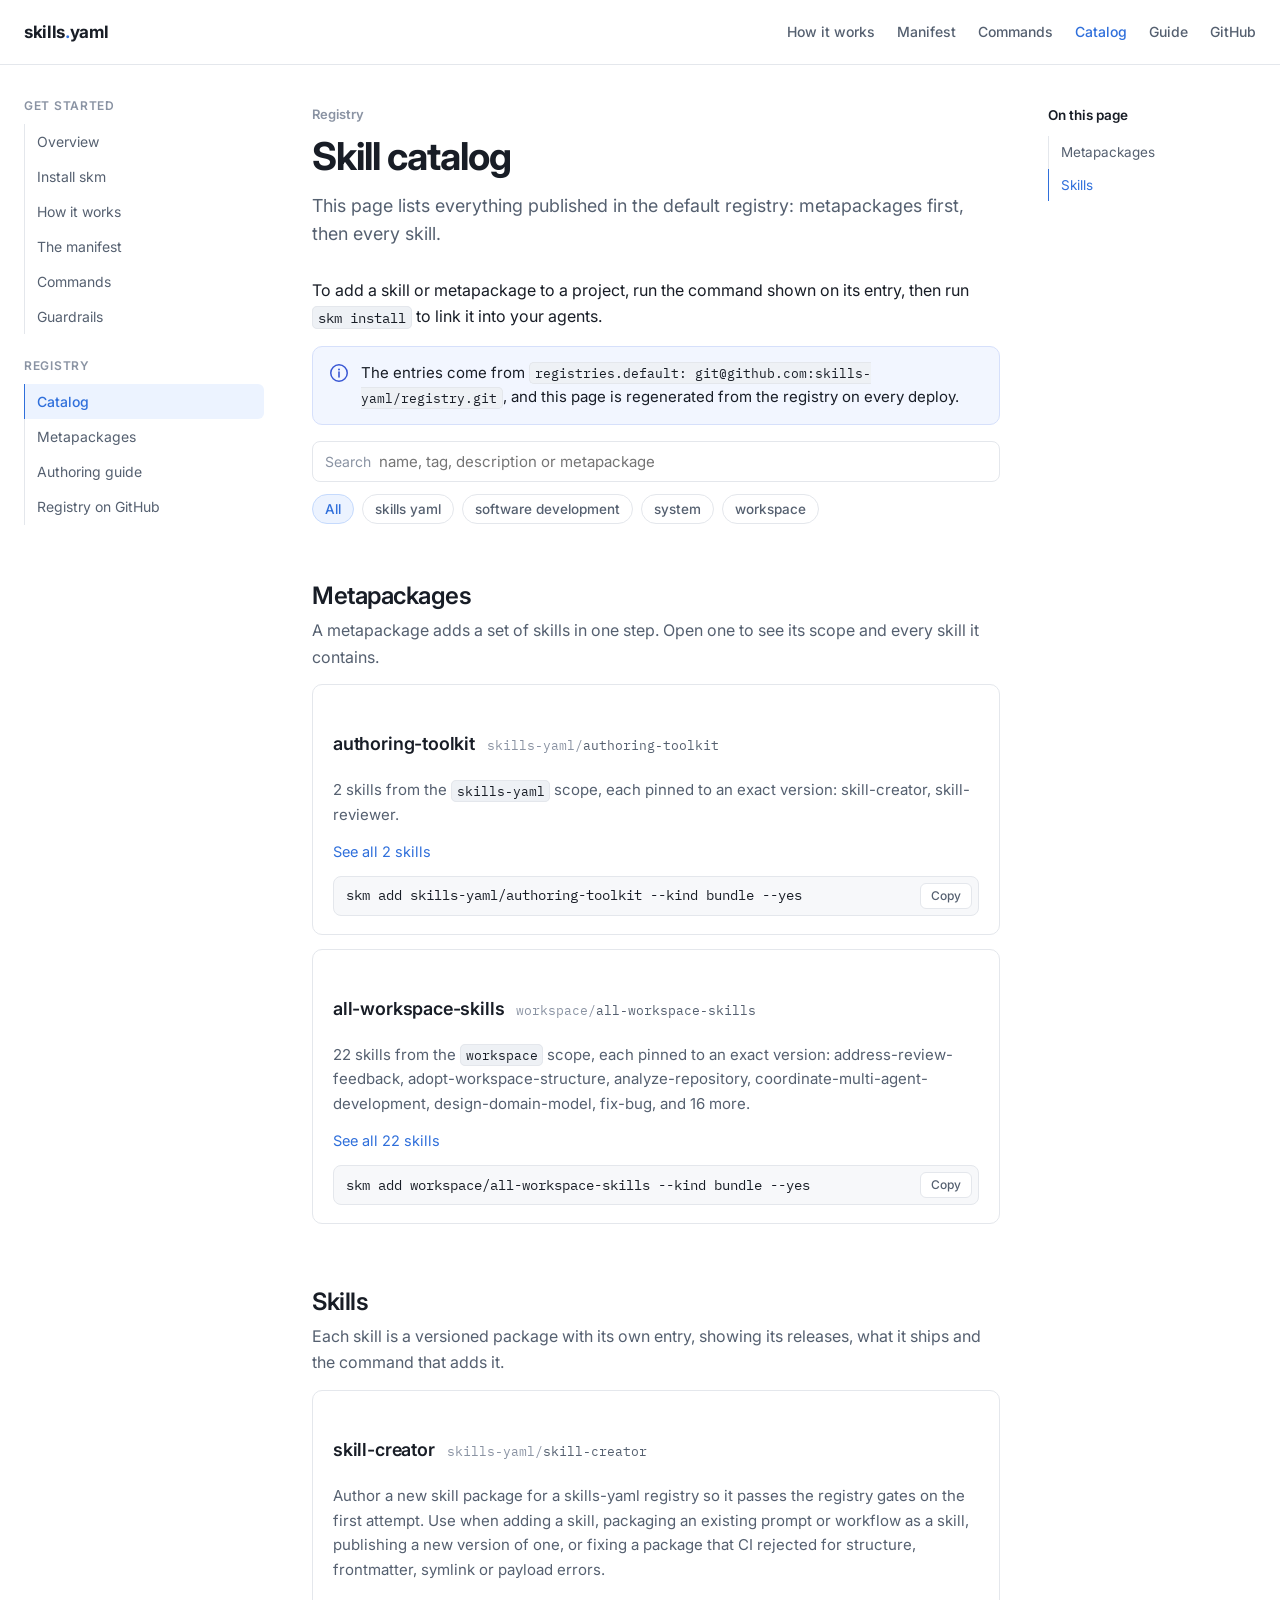
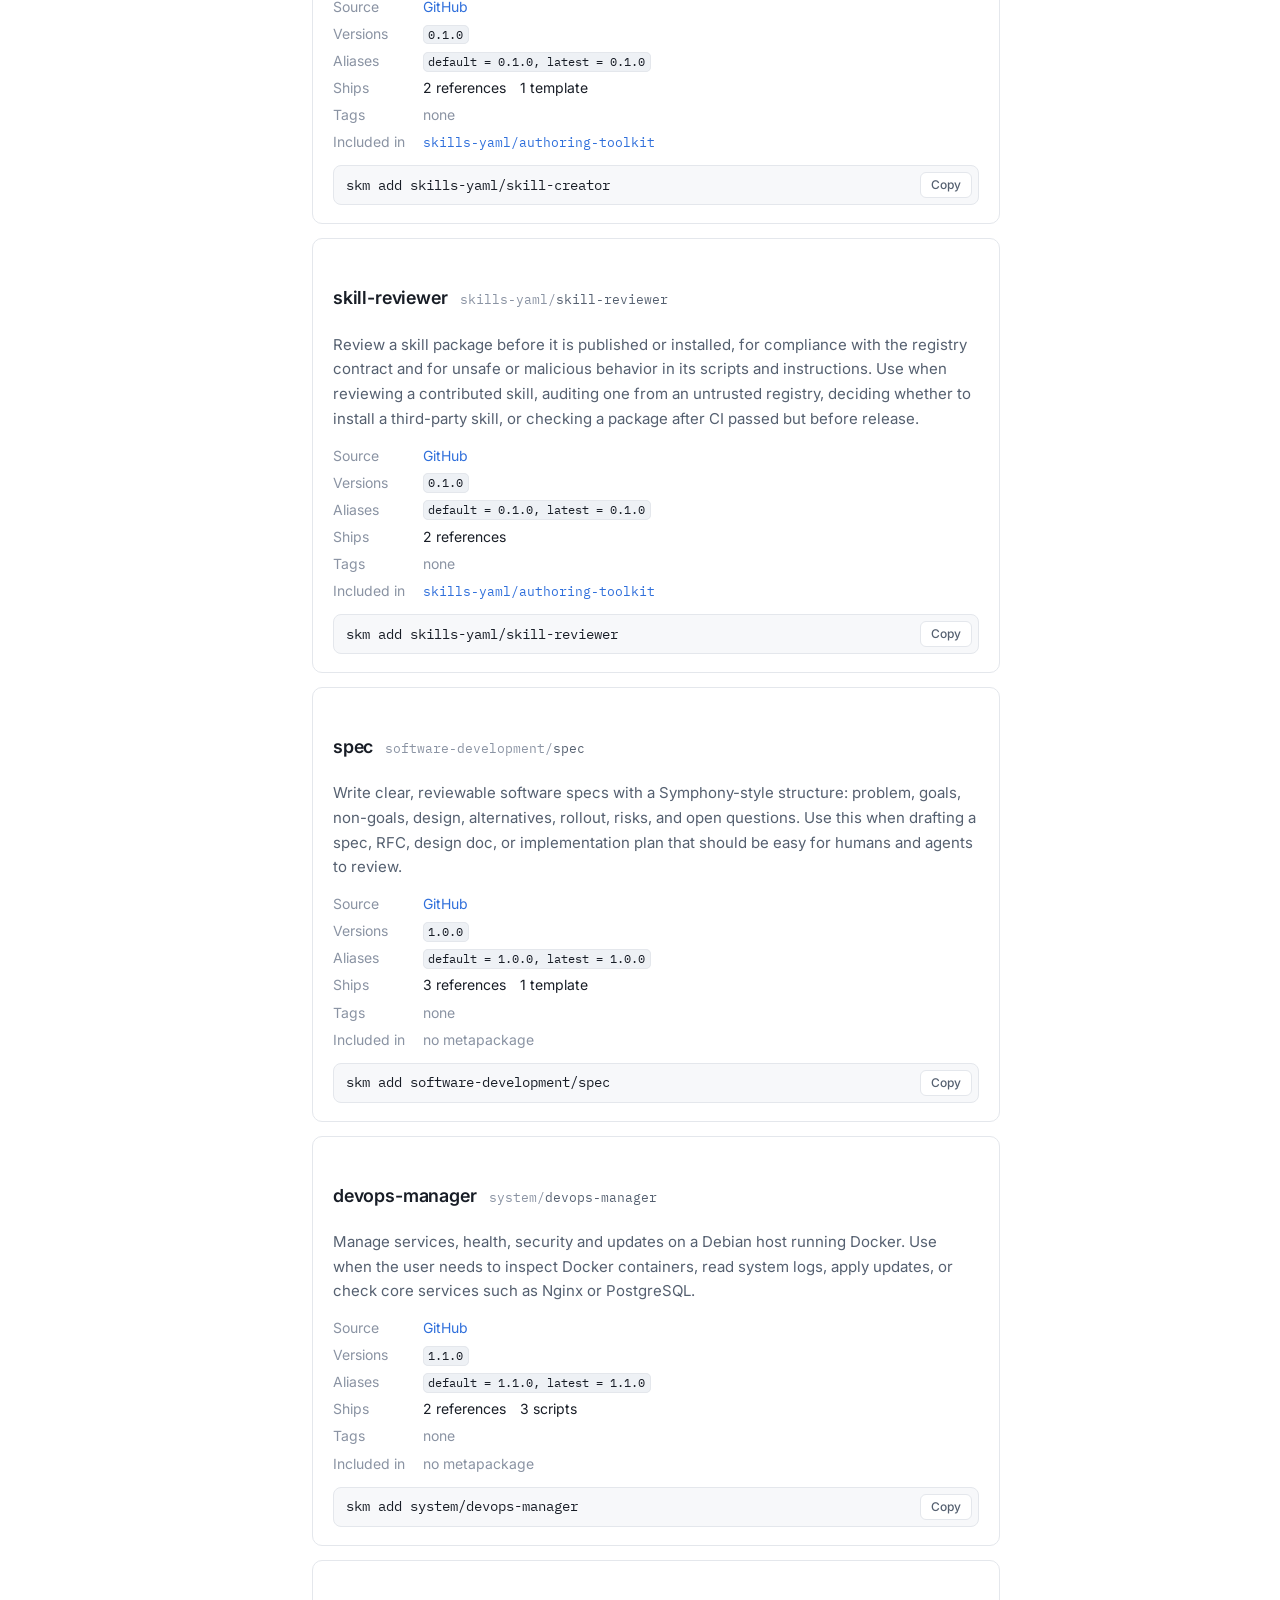
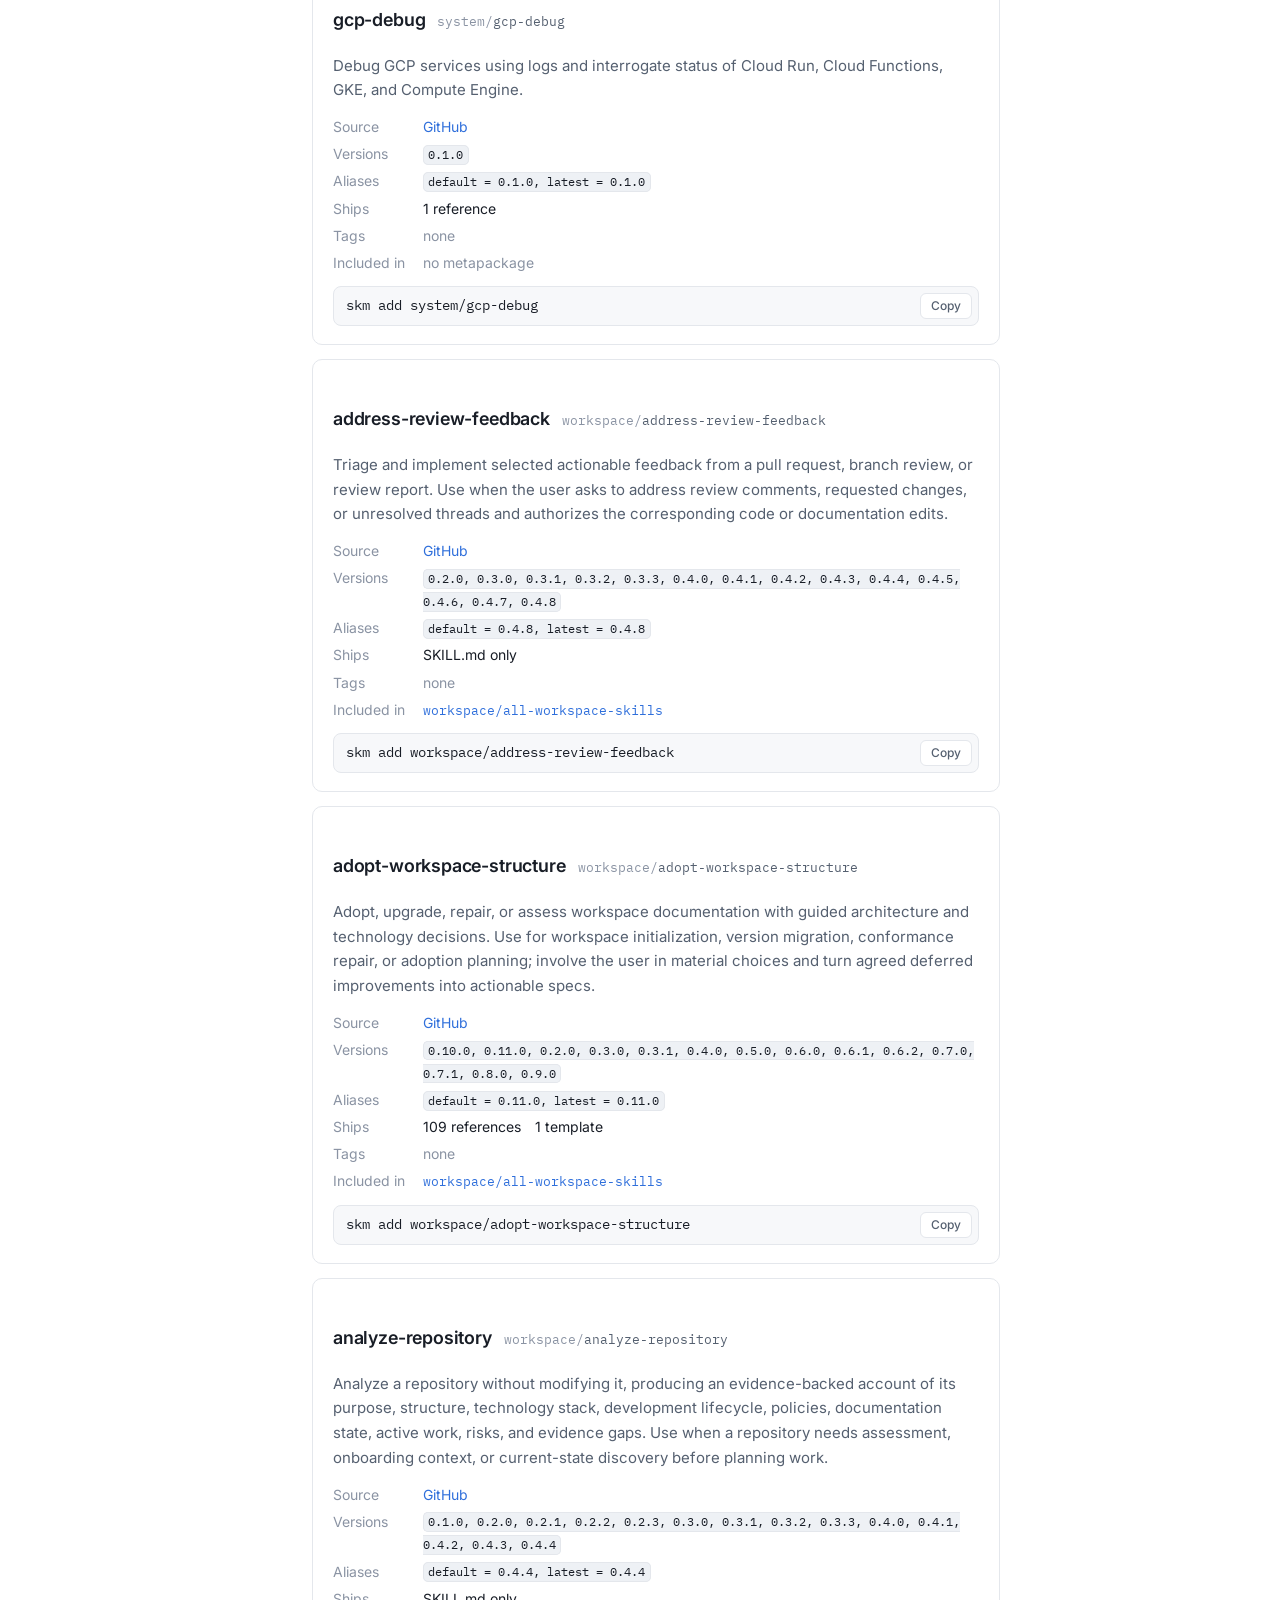
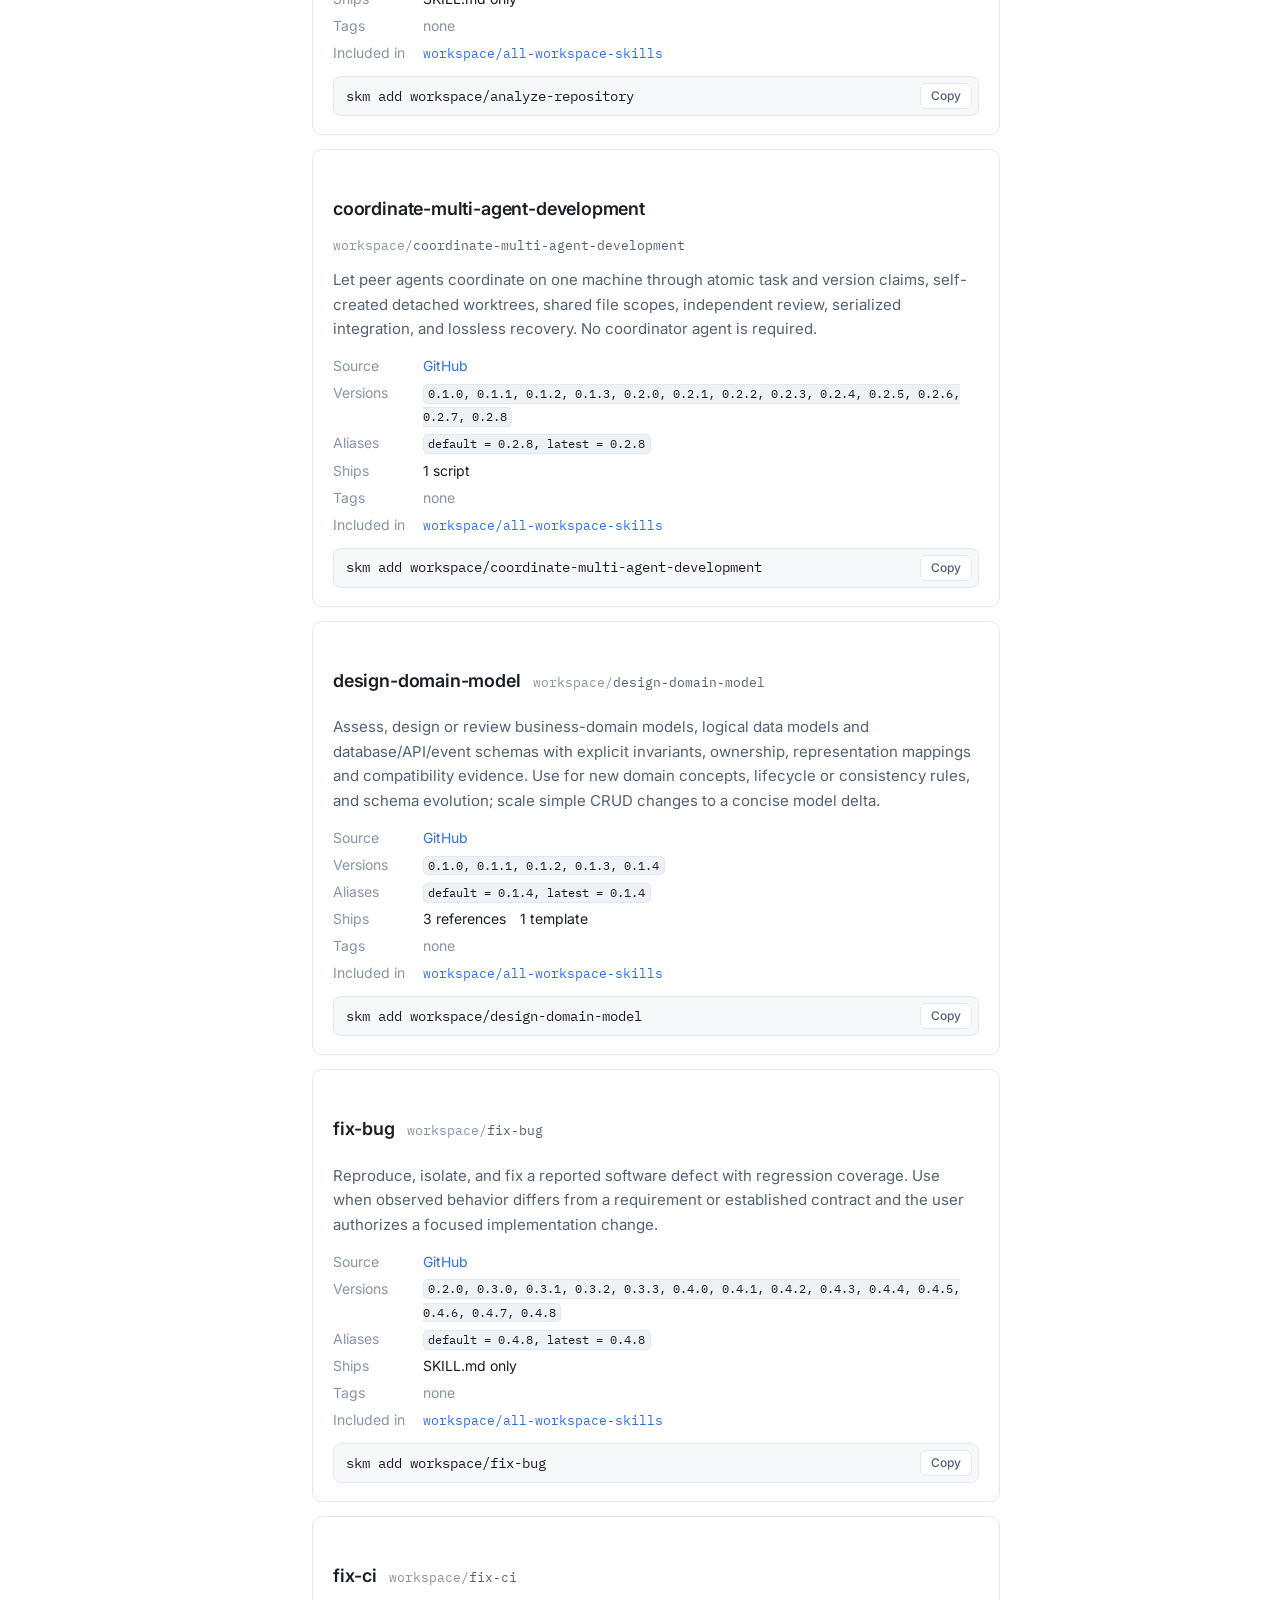
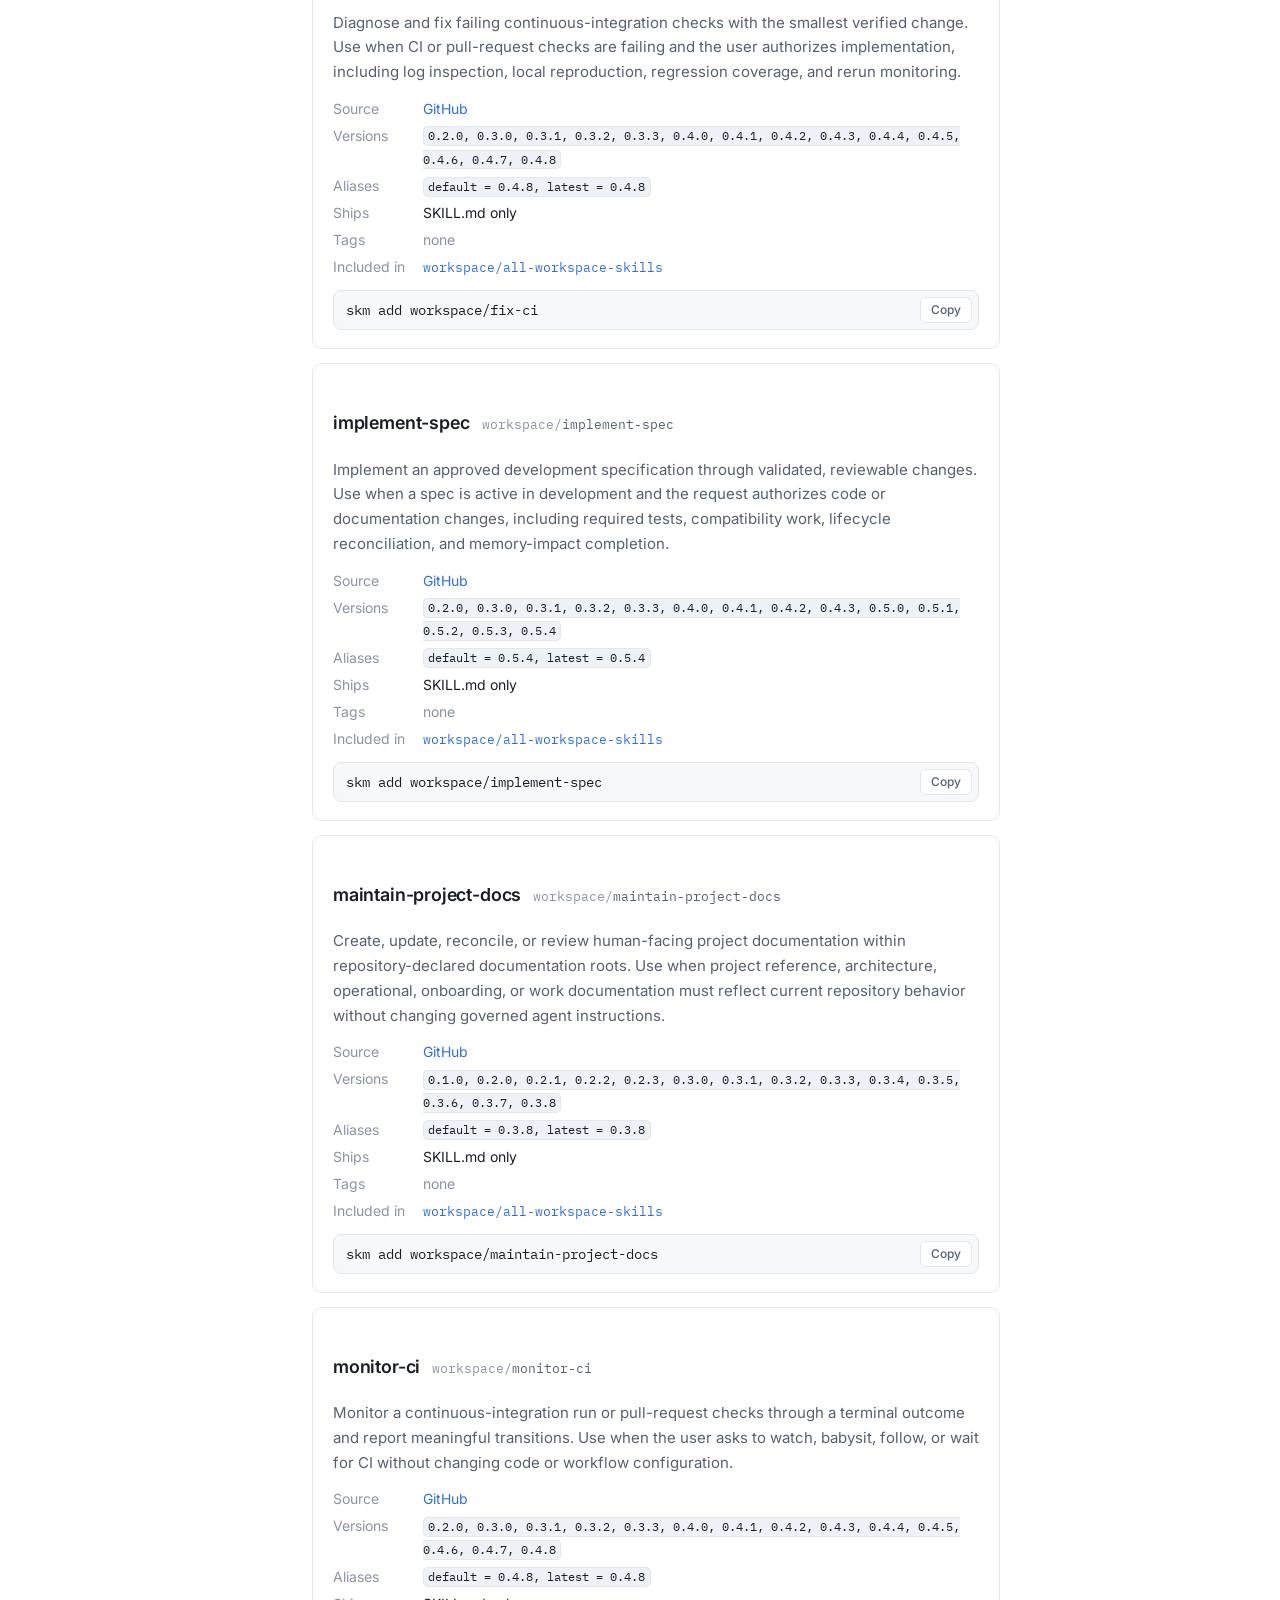
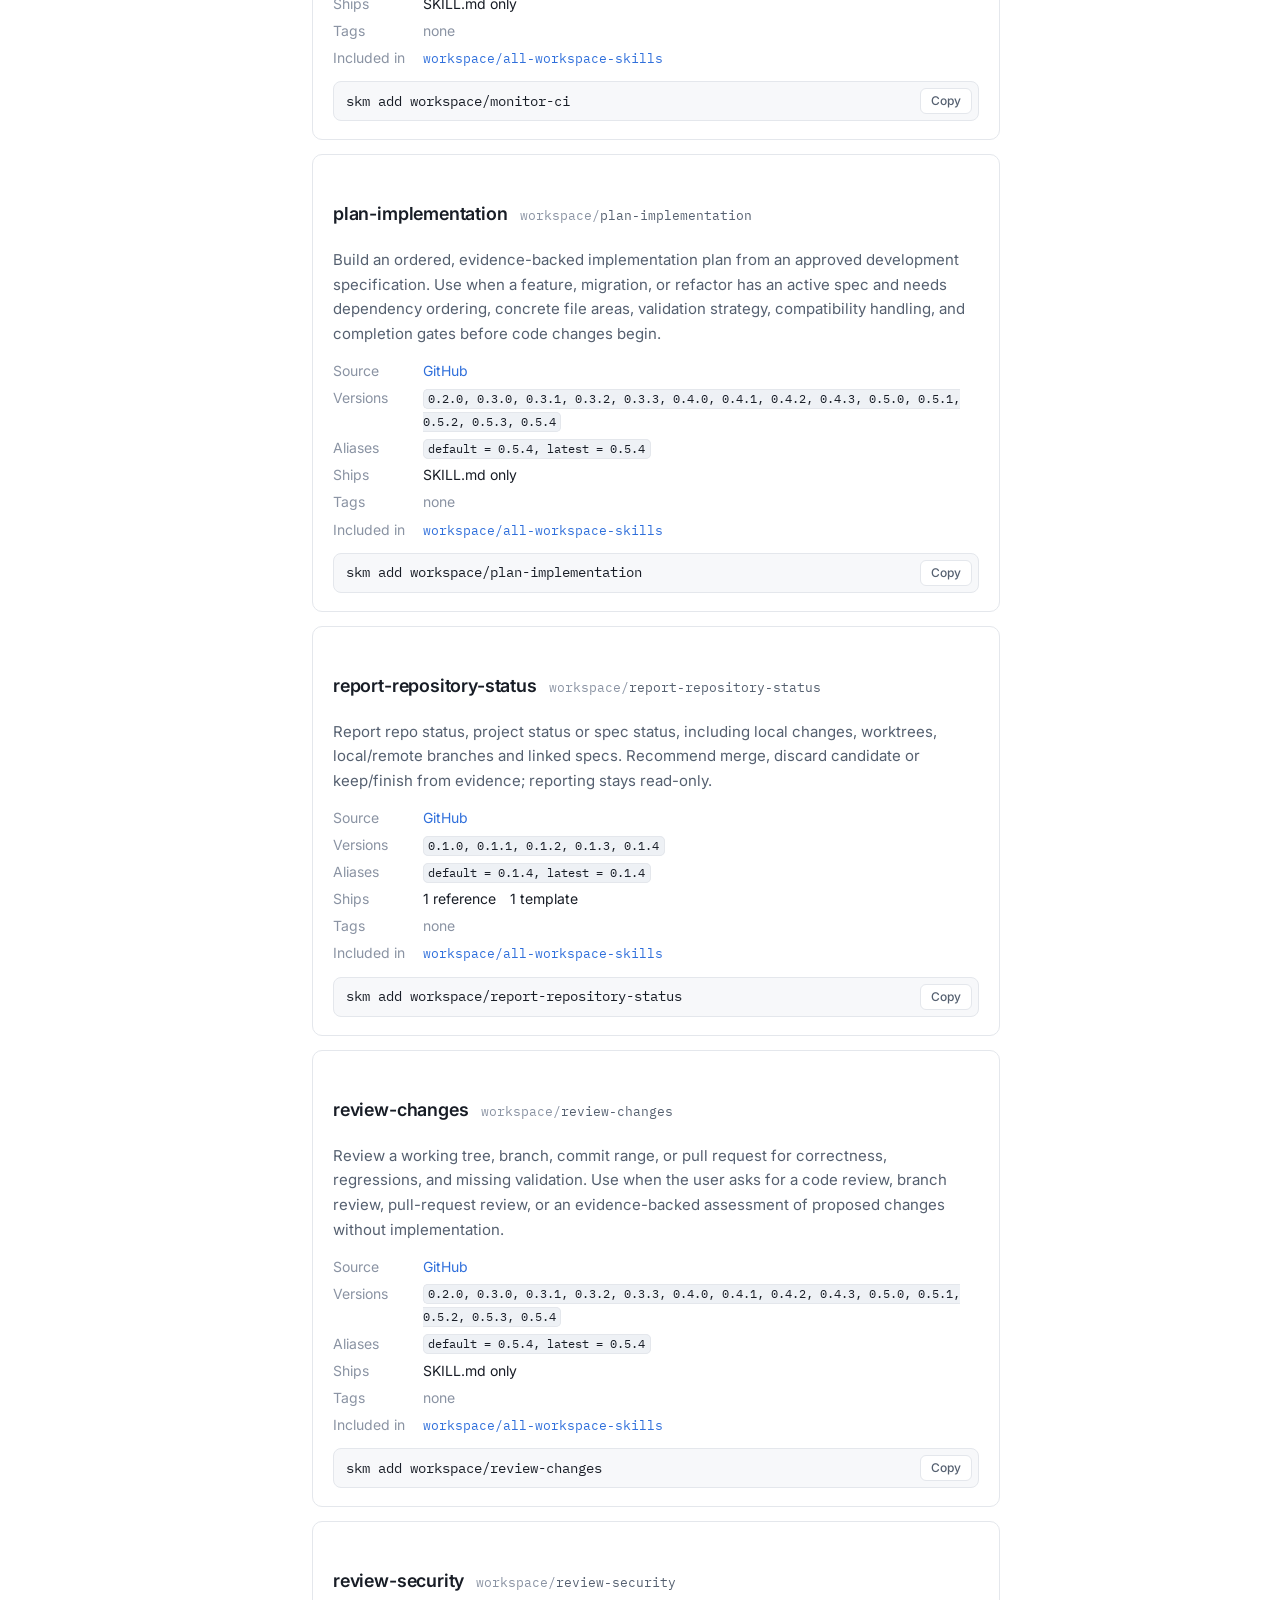
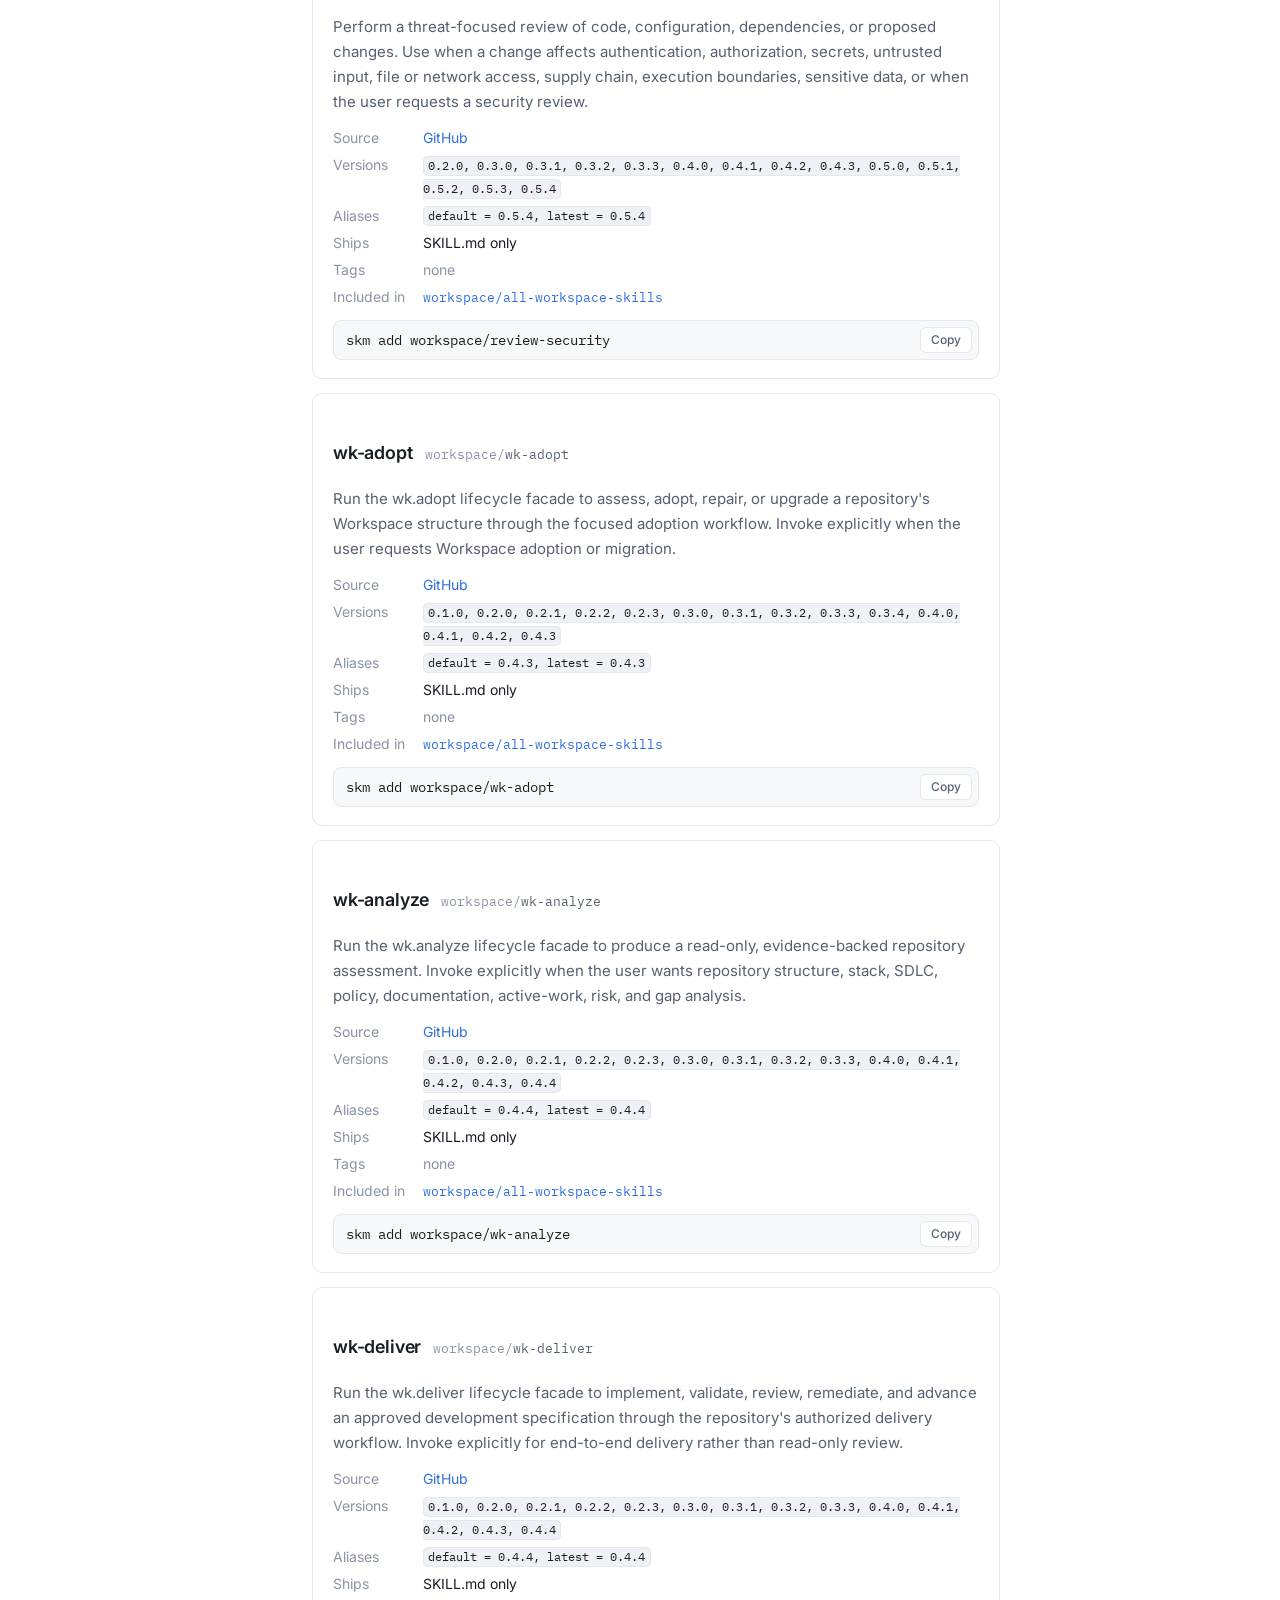
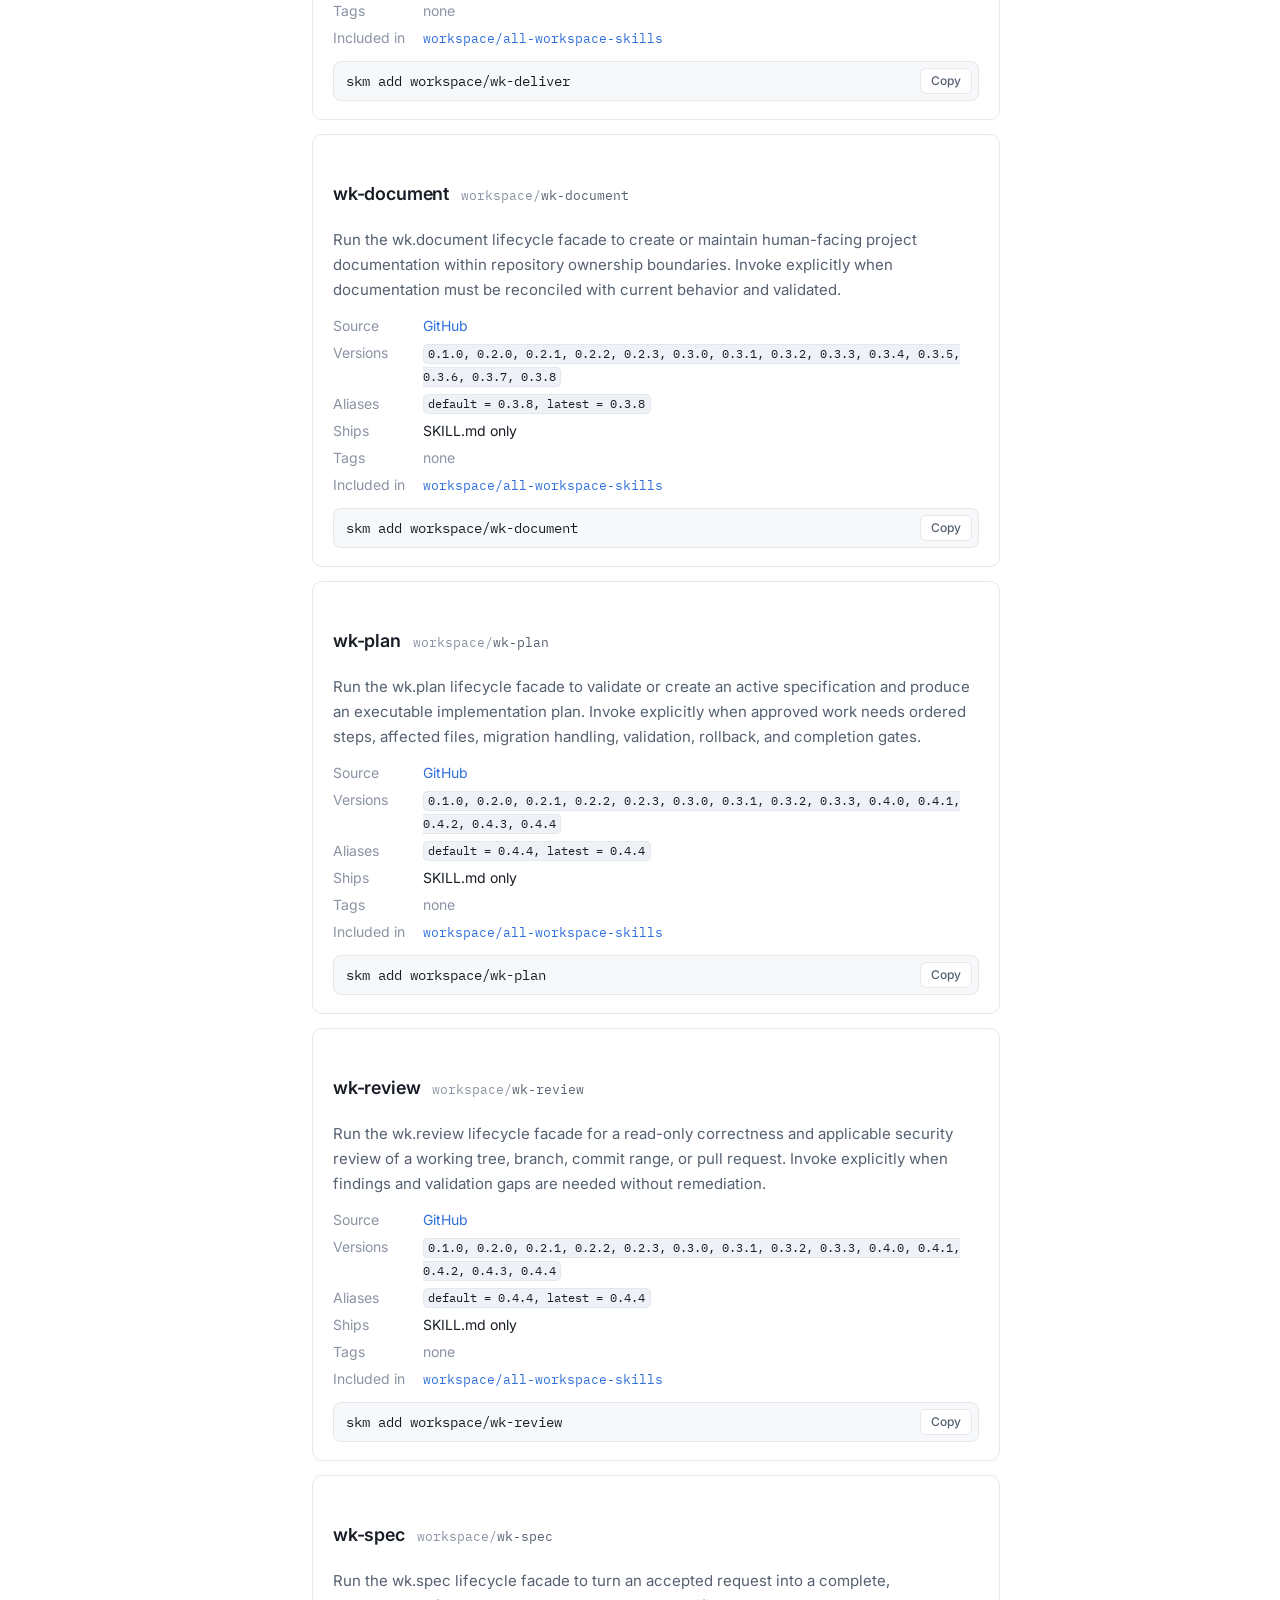
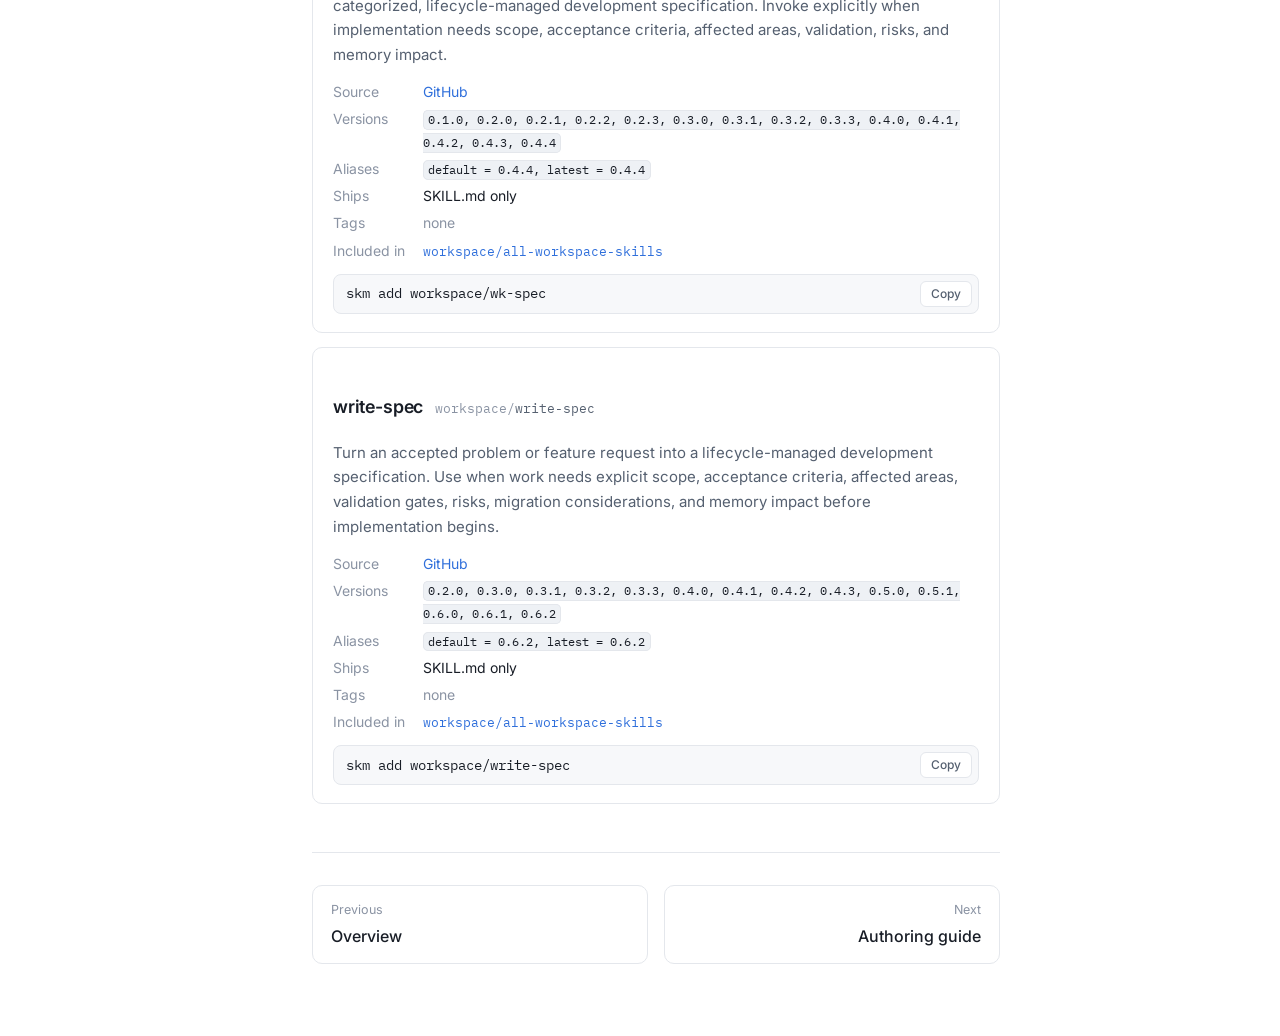
==== commit 87e1754b: "docs(catalog): publish Workspace Toolkit 0.13.0" ====
--- a/catalog.html
+++ b/catalog.html
@@ -207,9 +207,9 @@
           </div>
           <p class="entry-desc">Triage and implement selected actionable feedback from a pull request, branch review, or review report. Use when the user asks to address review comments, requested changes, or unresolved threads and authorizes the corresponding code or documentation edits.</p>
           <dl class="entry-meta">
-            <dt>Source</dt><dd><a href="https://github.com/skills-yaml/registry/tree/main/skills/workspace/address-review-feedback/v0.4.7" aria-label="View workspace/address-review-feedback on GitHub">GitHub</a></dd>
-            <dt>Versions</dt><dd><code>0.2.0, 0.3.0, 0.3.1, 0.3.2, 0.3.3, 0.4.0, 0.4.1, 0.4.2, 0.4.3, 0.4.4, 0.4.5, 0.4.6, 0.4.7</code></dd>
-            <dt>Aliases</dt><dd><code>default = 0.4.7, latest = 0.4.7</code></dd>
+            <dt>Source</dt><dd><a href="https://github.com/skills-yaml/registry/tree/main/skills/workspace/address-review-feedback/v0.4.8" aria-label="View workspace/address-review-feedback on GitHub">GitHub</a></dd>
+            <dt>Versions</dt><dd><code>0.2.0, 0.3.0, 0.3.1, 0.3.2, 0.3.3, 0.4.0, 0.4.1, 0.4.2, 0.4.3, 0.4.4, 0.4.5, 0.4.6, 0.4.7, 0.4.8</code></dd>
+            <dt>Aliases</dt><dd><code>default = 0.4.8, latest = 0.4.8</code></dd>
             <dt>Ships</dt><dd>SKILL.md only</dd>
             <dt>Tags</dt><dd><span class="none">none</span></dd>
             <dt>Included in</dt><dd><ul class="inline"><li><a href="metapackages/workspace/all-workspace-skills.html">workspace/all-workspace-skills</a></li></ul></dd>
@@ -223,10 +223,10 @@
           </div>
           <p class="entry-desc">Adopt, upgrade, repair, or assess workspace documentation with guided architecture and technology decisions. Use for workspace initialization, version migration, conformance repair, or adoption planning; involve the user in material choices and turn agreed deferred improvements into actionable specs.</p>
           <dl class="entry-meta">
-            <dt>Source</dt><dd><a href="https://github.com/skills-yaml/registry/tree/main/skills/workspace/adopt-workspace-structure/v0.10.0" aria-label="View workspace/adopt-workspace-structure on GitHub">GitHub</a></dd>
-            <dt>Versions</dt><dd><code>0.10.0, 0.2.0, 0.3.0, 0.3.1, 0.4.0, 0.5.0, 0.6.0, 0.6.1, 0.6.2, 0.7.0, 0.7.1, 0.8.0, 0.9.0</code></dd>
-            <dt>Aliases</dt><dd><code>default = 0.10.0, latest = 0.10.0</code></dd>
-            <dt>Ships</dt><dd><ul class="inline"><li>99 references</li><li>1 template</li></ul></dd>
+            <dt>Source</dt><dd><a href="https://github.com/skills-yaml/registry/tree/main/skills/workspace/adopt-workspace-structure/v0.11.0" aria-label="View workspace/adopt-workspace-structure on GitHub">GitHub</a></dd>
+            <dt>Versions</dt><dd><code>0.10.0, 0.11.0, 0.2.0, 0.3.0, 0.3.1, 0.4.0, 0.5.0, 0.6.0, 0.6.1, 0.6.2, 0.7.0, 0.7.1, 0.8.0, 0.9.0</code></dd>
+            <dt>Aliases</dt><dd><code>default = 0.11.0, latest = 0.11.0</code></dd>
+            <dt>Ships</dt><dd><ul class="inline"><li>109 references</li><li>1 template</li></ul></dd>
             <dt>Tags</dt><dd><span class="none">none</span></dd>
             <dt>Included in</dt><dd><ul class="inline"><li><a href="metapackages/workspace/all-workspace-skills.html">workspace/all-workspace-skills</a></li></ul></dd>
           </dl>
@@ -239,9 +239,9 @@
           </div>
           <p class="entry-desc">Analyze a repository without modifying it, producing an evidence-backed account of its purpose, structure, technology stack, development lifecycle, policies, documentation state, active work, risks, and evidence gaps. Use when a repository needs assessment, onboarding context, or current-state discovery before planning work.</p>
           <dl class="entry-meta">
-            <dt>Source</dt><dd><a href="https://github.com/skills-yaml/registry/tree/main/skills/workspace/analyze-repository/v0.4.3" aria-label="View workspace/analyze-repository on GitHub">GitHub</a></dd>
-            <dt>Versions</dt><dd><code>0.1.0, 0.2.0, 0.2.1, 0.2.2, 0.2.3, 0.3.0, 0.3.1, 0.3.2, 0.3.3, 0.4.0, 0.4.1, 0.4.2, 0.4.3</code></dd>
-            <dt>Aliases</dt><dd><code>default = 0.4.3, latest = 0.4.3</code></dd>
+            <dt>Source</dt><dd><a href="https://github.com/skills-yaml/registry/tree/main/skills/workspace/analyze-repository/v0.4.4" aria-label="View workspace/analyze-repository on GitHub">GitHub</a></dd>
+            <dt>Versions</dt><dd><code>0.1.0, 0.2.0, 0.2.1, 0.2.2, 0.2.3, 0.3.0, 0.3.1, 0.3.2, 0.3.3, 0.4.0, 0.4.1, 0.4.2, 0.4.3, 0.4.4</code></dd>
+            <dt>Aliases</dt><dd><code>default = 0.4.4, latest = 0.4.4</code></dd>
             <dt>Ships</dt><dd>SKILL.md only</dd>
             <dt>Tags</dt><dd><span class="none">none</span></dd>
             <dt>Included in</dt><dd><ul class="inline"><li><a href="metapackages/workspace/all-workspace-skills.html">workspace/all-workspace-skills</a></li></ul></dd>
@@ -255,9 +255,9 @@
           </div>
           <p class="entry-desc">Let peer agents coordinate on one machine through atomic task and version claims, self-created detached worktrees, shared file scopes, independent review, serialized integration, and lossless recovery. No coordinator agent is required.</p>
           <dl class="entry-meta">
-            <dt>Source</dt><dd><a href="https://github.com/skills-yaml/registry/tree/main/skills/workspace/coordinate-multi-agent-development/v0.2.7" aria-label="View workspace/coordinate-multi-agent-development on GitHub">GitHub</a></dd>
-            <dt>Versions</dt><dd><code>0.1.0, 0.1.1, 0.1.2, 0.1.3, 0.2.0, 0.2.1, 0.2.2, 0.2.3, 0.2.4, 0.2.5, 0.2.6, 0.2.7</code></dd>
-            <dt>Aliases</dt><dd><code>default = 0.2.7, latest = 0.2.7</code></dd>
+            <dt>Source</dt><dd><a href="https://github.com/skills-yaml/registry/tree/main/skills/workspace/coordinate-multi-agent-development/v0.2.8" aria-label="View workspace/coordinate-multi-agent-development on GitHub">GitHub</a></dd>
+            <dt>Versions</dt><dd><code>0.1.0, 0.1.1, 0.1.2, 0.1.3, 0.2.0, 0.2.1, 0.2.2, 0.2.3, 0.2.4, 0.2.5, 0.2.6, 0.2.7, 0.2.8</code></dd>
+            <dt>Aliases</dt><dd><code>default = 0.2.8, latest = 0.2.8</code></dd>
             <dt>Ships</dt><dd><ul class="inline"><li>1 script</li></ul></dd>
             <dt>Tags</dt><dd><span class="none">none</span></dd>
             <dt>Included in</dt><dd><ul class="inline"><li><a href="metapackages/workspace/all-workspace-skills.html">workspace/all-workspace-skills</a></li></ul></dd>
@@ -271,9 +271,9 @@
           </div>
           <p class="entry-desc">Assess, design or review business-domain models, logical data models and database/API/event schemas with explicit invariants, ownership, representation mappings and compatibility evidence. Use for new domain concepts, lifecycle or consistency rules, and schema evolution; scale simple CRUD changes to a concise model delta.</p>
           <dl class="entry-meta">
-            <dt>Source</dt><dd><a href="https://github.com/skills-yaml/registry/tree/main/skills/workspace/design-domain-model/v0.1.3" aria-label="View workspace/design-domain-model on GitHub">GitHub</a></dd>
-            <dt>Versions</dt><dd><code>0.1.0, 0.1.1, 0.1.2, 0.1.3</code></dd>
-            <dt>Aliases</dt><dd><code>default = 0.1.3, latest = 0.1.3</code></dd>
+            <dt>Source</dt><dd><a href="https://github.com/skills-yaml/registry/tree/main/skills/workspace/design-domain-model/v0.1.4" aria-label="View workspace/design-domain-model on GitHub">GitHub</a></dd>
+            <dt>Versions</dt><dd><code>0.1.0, 0.1.1, 0.1.2, 0.1.3, 0.1.4</code></dd>
+            <dt>Aliases</dt><dd><code>default = 0.1.4, latest = 0.1.4</code></dd>
             <dt>Ships</dt><dd><ul class="inline"><li>3 references</li><li>1 template</li></ul></dd>
             <dt>Tags</dt><dd><span class="none">none</span></dd>
             <dt>Included in</dt><dd><ul class="inline"><li><a href="metapackages/workspace/all-workspace-skills.html">workspace/all-workspace-skills</a></li></ul></dd>
@@ -287,9 +287,9 @@
           </div>
           <p class="entry-desc">Reproduce, isolate, and fix a reported software defect with regression coverage. Use when observed behavior differs from a requirement or established contract and the user authorizes a focused implementation change.</p>
           <dl class="entry-meta">
-            <dt>Source</dt><dd><a href="https://github.com/skills-yaml/registry/tree/main/skills/workspace/fix-bug/v0.4.7" aria-label="View workspace/fix-bug on GitHub">GitHub</a></dd>
-            <dt>Versions</dt><dd><code>0.2.0, 0.3.0, 0.3.1, 0.3.2, 0.3.3, 0.4.0, 0.4.1, 0.4.2, 0.4.3, 0.4.4, 0.4.5, 0.4.6, 0.4.7</code></dd>
-            <dt>Aliases</dt><dd><code>default = 0.4.7, latest = 0.4.7</code></dd>
+            <dt>Source</dt><dd><a href="https://github.com/skills-yaml/registry/tree/main/skills/workspace/fix-bug/v0.4.8" aria-label="View workspace/fix-bug on GitHub">GitHub</a></dd>
+            <dt>Versions</dt><dd><code>0.2.0, 0.3.0, 0.3.1, 0.3.2, 0.3.3, 0.4.0, 0.4.1, 0.4.2, 0.4.3, 0.4.4, 0.4.5, 0.4.6, 0.4.7, 0.4.8</code></dd>
+            <dt>Aliases</dt><dd><code>default = 0.4.8, latest = 0.4.8</code></dd>
             <dt>Ships</dt><dd>SKILL.md only</dd>
             <dt>Tags</dt><dd><span class="none">none</span></dd>
             <dt>Included in</dt><dd><ul class="inline"><li><a href="metapackages/workspace/all-workspace-skills.html">workspace/all-workspace-skills</a></li></ul></dd>
@@ -303,9 +303,9 @@
           </div>
           <p class="entry-desc">Diagnose and fix failing continuous-integration checks with the smallest verified change. Use when CI or pull-request checks are failing and the user authorizes implementation, including log inspection, local reproduction, regression coverage, and rerun monitoring.</p>
           <dl class="entry-meta">
-            <dt>Source</dt><dd><a href="https://github.com/skills-yaml/registry/tree/main/skills/workspace/fix-ci/v0.4.7" aria-label="View workspace/fix-ci on GitHub">GitHub</a></dd>
-            <dt>Versions</dt><dd><code>0.2.0, 0.3.0, 0.3.1, 0.3.2, 0.3.3, 0.4.0, 0.4.1, 0.4.2, 0.4.3, 0.4.4, 0.4.5, 0.4.6, 0.4.7</code></dd>
-            <dt>Aliases</dt><dd><code>default = 0.4.7, latest = 0.4.7</code></dd>
+            <dt>Source</dt><dd><a href="https://github.com/skills-yaml/registry/tree/main/skills/workspace/fix-ci/v0.4.8" aria-label="View workspace/fix-ci on GitHub">GitHub</a></dd>
+            <dt>Versions</dt><dd><code>0.2.0, 0.3.0, 0.3.1, 0.3.2, 0.3.3, 0.4.0, 0.4.1, 0.4.2, 0.4.3, 0.4.4, 0.4.5, 0.4.6, 0.4.7, 0.4.8</code></dd>
+            <dt>Aliases</dt><dd><code>default = 0.4.8, latest = 0.4.8</code></dd>
             <dt>Ships</dt><dd>SKILL.md only</dd>
             <dt>Tags</dt><dd><span class="none">none</span></dd>
             <dt>Included in</dt><dd><ul class="inline"><li><a href="metapackages/workspace/all-workspace-skills.html">workspace/all-workspace-skills</a></li></ul></dd>
@@ -319,9 +319,9 @@
           </div>
           <p class="entry-desc">Implement an approved development specification through validated, reviewable changes. Use when a spec is active in development and the request authorizes code or documentation changes, including required tests, compatibility work, lifecycle reconciliation, and memory-impact completion.</p>
           <dl class="entry-meta">
-            <dt>Source</dt><dd><a href="https://github.com/skills-yaml/registry/tree/main/skills/workspace/implement-spec/v0.5.3" aria-label="View workspace/implement-spec on GitHub">GitHub</a></dd>
-            <dt>Versions</dt><dd><code>0.2.0, 0.3.0, 0.3.1, 0.3.2, 0.3.3, 0.4.0, 0.4.1, 0.4.2, 0.4.3, 0.5.0, 0.5.1, 0.5.2, 0.5.3</code></dd>
-            <dt>Aliases</dt><dd><code>default = 0.5.3, latest = 0.5.3</code></dd>
+            <dt>Source</dt><dd><a href="https://github.com/skills-yaml/registry/tree/main/skills/workspace/implement-spec/v0.5.4" aria-label="View workspace/implement-spec on GitHub">GitHub</a></dd>
+            <dt>Versions</dt><dd><code>0.2.0, 0.3.0, 0.3.1, 0.3.2, 0.3.3, 0.4.0, 0.4.1, 0.4.2, 0.4.3, 0.5.0, 0.5.1, 0.5.2, 0.5.3, 0.5.4</code></dd>
+            <dt>Aliases</dt><dd><code>default = 0.5.4, latest = 0.5.4</code></dd>
             <dt>Ships</dt><dd>SKILL.md only</dd>
             <dt>Tags</dt><dd><span class="none">none</span></dd>
             <dt>Included in</dt><dd><ul class="inline"><li><a href="metapackages/workspace/all-workspace-skills.html">workspace/all-workspace-skills</a></li></ul></dd>
@@ -335,9 +335,9 @@
           </div>
           <p class="entry-desc">Create, update, reconcile, or review human-facing project documentation within repository-declared documentation roots. Use when project reference, architecture, operational, onboarding, or work documentation must reflect current repository behavior without changing governed agent instructions.</p>
           <dl class="entry-meta">
-            <dt>Source</dt><dd><a href="https://github.com/skills-yaml/registry/tree/main/skills/workspace/maintain-project-docs/v0.3.7" aria-label="View workspace/maintain-project-docs on GitHub">GitHub</a></dd>
-            <dt>Versions</dt><dd><code>0.1.0, 0.2.0, 0.2.1, 0.2.2, 0.2.3, 0.3.0, 0.3.1, 0.3.2, 0.3.3, 0.3.4, 0.3.5, 0.3.6, 0.3.7</code></dd>
-            <dt>Aliases</dt><dd><code>default = 0.3.7, latest = 0.3.7</code></dd>
+            <dt>Source</dt><dd><a href="https://github.com/skills-yaml/registry/tree/main/skills/workspace/maintain-project-docs/v0.3.8" aria-label="View workspace/maintain-project-docs on GitHub">GitHub</a></dd>
+            <dt>Versions</dt><dd><code>0.1.0, 0.2.0, 0.2.1, 0.2.2, 0.2.3, 0.3.0, 0.3.1, 0.3.2, 0.3.3, 0.3.4, 0.3.5, 0.3.6, 0.3.7, 0.3.8</code></dd>
+            <dt>Aliases</dt><dd><code>default = 0.3.8, latest = 0.3.8</code></dd>
             <dt>Ships</dt><dd>SKILL.md only</dd>
             <dt>Tags</dt><dd><span class="none">none</span></dd>
             <dt>Included in</dt><dd><ul class="inline"><li><a href="metapackages/workspace/all-workspace-skills.html">workspace/all-workspace-skills</a></li></ul></dd>
@@ -351,9 +351,9 @@
           </div>
           <p class="entry-desc">Monitor a continuous-integration run or pull-request checks through a terminal outcome and report meaningful transitions. Use when the user asks to watch, babysit, follow, or wait for CI without changing code or workflow configuration.</p>
           <dl class="entry-meta">
-            <dt>Source</dt><dd><a href="https://github.com/skills-yaml/registry/tree/main/skills/workspace/monitor-ci/v0.4.7" aria-label="View workspace/monitor-ci on GitHub">GitHub</a></dd>
-            <dt>Versions</dt><dd><code>0.2.0, 0.3.0, 0.3.1, 0.3.2, 0.3.3, 0.4.0, 0.4.1, 0.4.2, 0.4.3, 0.4.4, 0.4.5, 0.4.6, 0.4.7</code></dd>
-            <dt>Aliases</dt><dd><code>default = 0.4.7, latest = 0.4.7</code></dd>
+            <dt>Source</dt><dd><a href="https://github.com/skills-yaml/registry/tree/main/skills/workspace/monitor-ci/v0.4.8" aria-label="View workspace/monitor-ci on GitHub">GitHub</a></dd>
+            <dt>Versions</dt><dd><code>0.2.0, 0.3.0, 0.3.1, 0.3.2, 0.3.3, 0.4.0, 0.4.1, 0.4.2, 0.4.3, 0.4.4, 0.4.5, 0.4.6, 0.4.7, 0.4.8</code></dd>
+            <dt>Aliases</dt><dd><code>default = 0.4.8, latest = 0.4.8</code></dd>
             <dt>Ships</dt><dd>SKILL.md only</dd>
             <dt>Tags</dt><dd><span class="none">none</span></dd>
             <dt>Included in</dt><dd><ul class="inline"><li><a href="metapackages/workspace/all-workspace-skills.html">workspace/all-workspace-skills</a></li></ul></dd>
@@ -367,9 +367,9 @@
           </div>
           <p class="entry-desc">Build an ordered, evidence-backed implementation plan from an approved development specification. Use when a feature, migration, or refactor has an active spec and needs dependency ordering, concrete file areas, validation strategy, compatibility handling, and completion gates before code changes begin.</p>
           <dl class="entry-meta">
-            <dt>Source</dt><dd><a href="https://github.com/skills-yaml/registry/tree/main/skills/workspace/plan-implementation/v0.5.3" aria-label="View workspace/plan-implementation on GitHub">GitHub</a></dd>
-            <dt>Versions</dt><dd><code>0.2.0, 0.3.0, 0.3.1, 0.3.2, 0.3.3, 0.4.0, 0.4.1, 0.4.2, 0.4.3, 0.5.0, 0.5.1, 0.5.2, 0.5.3</code></dd>
-            <dt>Aliases</dt><dd><code>default = 0.5.3, latest = 0.5.3</code></dd>
+            <dt>Source</dt><dd><a href="https://github.com/skills-yaml/registry/tree/main/skills/workspace/plan-implementation/v0.5.4" aria-label="View workspace/plan-implementation on GitHub">GitHub</a></dd>
+            <dt>Versions</dt><dd><code>0.2.0, 0.3.0, 0.3.1, 0.3.2, 0.3.3, 0.4.0, 0.4.1, 0.4.2, 0.4.3, 0.5.0, 0.5.1, 0.5.2, 0.5.3, 0.5.4</code></dd>
+            <dt>Aliases</dt><dd><code>default = 0.5.4, latest = 0.5.4</code></dd>
             <dt>Ships</dt><dd>SKILL.md only</dd>
             <dt>Tags</dt><dd><span class="none">none</span></dd>
             <dt>Included in</dt><dd><ul class="inline"><li><a href="metapackages/workspace/all-workspace-skills.html">workspace/all-workspace-skills</a></li></ul></dd>
@@ -383,9 +383,9 @@
           </div>
           <p class="entry-desc">Report repo status, project status or spec status, including local changes, worktrees, local/remote branches and linked specs. Recommend merge, discard candidate or keep/finish from evidence; reporting stays read-only.</p>
           <dl class="entry-meta">
-            <dt>Source</dt><dd><a href="https://github.com/skills-yaml/registry/tree/main/skills/workspace/report-repository-status/v0.1.3" aria-label="View workspace/report-repository-status on GitHub">GitHub</a></dd>
-            <dt>Versions</dt><dd><code>0.1.0, 0.1.1, 0.1.2, 0.1.3</code></dd>
-            <dt>Aliases</dt><dd><code>default = 0.1.3, latest = 0.1.3</code></dd>
+            <dt>Source</dt><dd><a href="https://github.com/skills-yaml/registry/tree/main/skills/workspace/report-repository-status/v0.1.4" aria-label="View workspace/report-repository-status on GitHub">GitHub</a></dd>
+            <dt>Versions</dt><dd><code>0.1.0, 0.1.1, 0.1.2, 0.1.3, 0.1.4</code></dd>
+            <dt>Aliases</dt><dd><code>default = 0.1.4, latest = 0.1.4</code></dd>
             <dt>Ships</dt><dd><ul class="inline"><li>1 reference</li><li>1 template</li></ul></dd>
             <dt>Tags</dt><dd><span class="none">none</span></dd>
             <dt>Included in</dt><dd><ul class="inline"><li><a href="metapackages/workspace/all-workspace-skills.html">workspace/all-workspace-skills</a></li></ul></dd>
@@ -399,9 +399,9 @@
           </div>
           <p class="entry-desc">Review a working tree, branch, commit range, or pull request for correctness, regressions, and missing validation. Use when the user asks for a code review, branch review, pull-request review, or an evidence-backed assessment of proposed changes without implementation.</p>
           <dl class="entry-meta">
-            <dt>Source</dt><dd><a href="https://github.com/skills-yaml/registry/tree/main/skills/workspace/review-changes/v0.5.3" aria-label="View workspace/review-changes on GitHub">GitHub</a></dd>
-            <dt>Versions</dt><dd><code>0.2.0, 0.3.0, 0.3.1, 0.3.2, 0.3.3, 0.4.0, 0.4.1, 0.4.2, 0.4.3, 0.5.0, 0.5.1, 0.5.2, 0.5.3</code></dd>
-            <dt>Aliases</dt><dd><code>default = 0.5.3, latest = 0.5.3</code></dd>
+            <dt>Source</dt><dd><a href="https://github.com/skills-yaml/registry/tree/main/skills/workspace/review-changes/v0.5.4" aria-label="View workspace/review-changes on GitHub">GitHub</a></dd>
+            <dt>Versions</dt><dd><code>0.2.0, 0.3.0, 0.3.1, 0.3.2, 0.3.3, 0.4.0, 0.4.1, 0.4.2, 0.4.3, 0.5.0, 0.5.1, 0.5.2, 0.5.3, 0.5.4</code></dd>
+            <dt>Aliases</dt><dd><code>default = 0.5.4, latest = 0.5.4</code></dd>
             <dt>Ships</dt><dd>SKILL.md only</dd>
             <dt>Tags</dt><dd><span class="none">none</span></dd>
             <dt>Included in</dt><dd><ul class="inline"><li><a href="metapackages/workspace/all-workspace-skills.html">workspace/all-workspace-skills</a></li></ul></dd>
@@ -415,9 +415,9 @@
           </div>
           <p class="entry-desc">Perform a threat-focused review of code, configuration, dependencies, or proposed changes. Use when a change affects authentication, authorization, secrets, untrusted input, file or network access, supply chain, execution boundaries, sensitive data, or when the user requests a security review.</p>
           <dl class="entry-meta">
-            <dt>Source</dt><dd><a href="https://github.com/skills-yaml/registry/tree/main/skills/workspace/review-security/v0.5.3" aria-label="View workspace/review-security on GitHub">GitHub</a></dd>
-            <dt>Versions</dt><dd><code>0.2.0, 0.3.0, 0.3.1, 0.3.2, 0.3.3, 0.4.0, 0.4.1, 0.4.2, 0.4.3, 0.5.0, 0.5.1, 0.5.2, 0.5.3</code></dd>
-            <dt>Aliases</dt><dd><code>default = 0.5.3, latest = 0.5.3</code></dd>
+            <dt>Source</dt><dd><a href="https://github.com/skills-yaml/registry/tree/main/skills/workspace/review-security/v0.5.4" aria-label="View workspace/review-security on GitHub">GitHub</a></dd>
+            <dt>Versions</dt><dd><code>0.2.0, 0.3.0, 0.3.1, 0.3.2, 0.3.3, 0.4.0, 0.4.1, 0.4.2, 0.4.3, 0.5.0, 0.5.1, 0.5.2, 0.5.3, 0.5.4</code></dd>
+            <dt>Aliases</dt><dd><code>default = 0.5.4, latest = 0.5.4</code></dd>
             <dt>Ships</dt><dd>SKILL.md only</dd>
             <dt>Tags</dt><dd><span class="none">none</span></dd>
             <dt>Included in</dt><dd><ul class="inline"><li><a href="metapackages/workspace/all-workspace-skills.html">workspace/all-workspace-skills</a></li></ul></dd>
@@ -431,9 +431,9 @@
           </div>
           <p class="entry-desc">Run the wk.adopt lifecycle facade to assess, adopt, repair, or upgrade a repository&#x27;s Workspace structure through the focused adoption workflow. Invoke explicitly when the user requests Workspace adoption or migration.</p>
           <dl class="entry-meta">
-            <dt>Source</dt><dd><a href="https://github.com/skills-yaml/registry/tree/main/skills/workspace/wk-adopt/v0.4.2" aria-label="View workspace/wk-adopt on GitHub">GitHub</a></dd>
-            <dt>Versions</dt><dd><code>0.1.0, 0.2.0, 0.2.1, 0.2.2, 0.2.3, 0.3.0, 0.3.1, 0.3.2, 0.3.3, 0.3.4, 0.4.0, 0.4.1, 0.4.2</code></dd>
-            <dt>Aliases</dt><dd><code>default = 0.4.2, latest = 0.4.2</code></dd>
+            <dt>Source</dt><dd><a href="https://github.com/skills-yaml/registry/tree/main/skills/workspace/wk-adopt/v0.4.3" aria-label="View workspace/wk-adopt on GitHub">GitHub</a></dd>
+            <dt>Versions</dt><dd><code>0.1.0, 0.2.0, 0.2.1, 0.2.2, 0.2.3, 0.3.0, 0.3.1, 0.3.2, 0.3.3, 0.3.4, 0.4.0, 0.4.1, 0.4.2, 0.4.3</code></dd>
+            <dt>Aliases</dt><dd><code>default = 0.4.3, latest = 0.4.3</code></dd>
             <dt>Ships</dt><dd>SKILL.md only</dd>
             <dt>Tags</dt><dd><span class="none">none</span></dd>
             <dt>Included in</dt><dd><ul class="inline"><li><a href="metapackages/workspace/all-workspace-skills.html">workspace/all-workspace-skills</a></li></ul></dd>
@@ -447,9 +447,9 @@
           </div>
           <p class="entry-desc">Run the wk.analyze lifecycle facade to produce a read-only, evidence-backed repository assessment. Invoke explicitly when the user wants repository structure, stack, SDLC, policy, documentation, active-work, risk, and gap analysis.</p>
           <dl class="entry-meta">
-            <dt>Source</dt><dd><a href="https://github.com/skills-yaml/registry/tree/main/skills/workspace/wk-analyze/v0.4.3" aria-label="View workspace/wk-analyze on GitHub">GitHub</a></dd>
-            <dt>Versions</dt><dd><code>0.1.0, 0.2.0, 0.2.1, 0.2.2, 0.2.3, 0.3.0, 0.3.1, 0.3.2, 0.3.3, 0.4.0, 0.4.1, 0.4.2, 0.4.3</code></dd>
-            <dt>Aliases</dt><dd><code>default = 0.4.3, latest = 0.4.3</code></dd>
+            <dt>Source</dt><dd><a href="https://github.com/skills-yaml/registry/tree/main/skills/workspace/wk-analyze/v0.4.4" aria-label="View workspace/wk-analyze on GitHub">GitHub</a></dd>
+            <dt>Versions</dt><dd><code>0.1.0, 0.2.0, 0.2.1, 0.2.2, 0.2.3, 0.3.0, 0.3.1, 0.3.2, 0.3.3, 0.4.0, 0.4.1, 0.4.2, 0.4.3, 0.4.4</code></dd>
+            <dt>Aliases</dt><dd><code>default = 0.4.4, latest = 0.4.4</code></dd>
             <dt>Ships</dt><dd>SKILL.md only</dd>
             <dt>Tags</dt><dd><span class="none">none</span></dd>
             <dt>Included in</dt><dd><ul class="inline"><li><a href="metapackages/workspace/all-workspace-skills.html">workspace/all-workspace-skills</a></li></ul></dd>
@@ -463,9 +463,9 @@
           </div>
           <p class="entry-desc">Run the wk.deliver lifecycle facade to implement, validate, review, remediate, and advance an approved development specification through the repository&#x27;s authorized delivery workflow. Invoke explicitly for end-to-end delivery rather than read-only review.</p>
           <dl class="entry-meta">
-            <dt>Source</dt><dd><a href="https://github.com/skills-yaml/registry/tree/main/skills/workspace/wk-deliver/v0.4.3" aria-label="View workspace/wk-deliver on GitHub">GitHub</a></dd>
-            <dt>Versions</dt><dd><code>0.1.0, 0.2.0, 0.2.1, 0.2.2, 0.2.3, 0.3.0, 0.3.1, 0.3.2, 0.3.3, 0.4.0, 0.4.1, 0.4.2, 0.4.3</code></dd>
-            <dt>Aliases</dt><dd><code>default = 0.4.3, latest = 0.4.3</code></dd>
+            <dt>Source</dt><dd><a href="https://github.com/skills-yaml/registry/tree/main/skills/workspace/wk-deliver/v0.4.4" aria-label="View workspace/wk-deliver on GitHub">GitHub</a></dd>
+            <dt>Versions</dt><dd><code>0.1.0, 0.2.0, 0.2.1, 0.2.2, 0.2.3, 0.3.0, 0.3.1, 0.3.2, 0.3.3, 0.4.0, 0.4.1, 0.4.2, 0.4.3, 0.4.4</code></dd>
+            <dt>Aliases</dt><dd><code>default = 0.4.4, latest = 0.4.4</code></dd>
             <dt>Ships</dt><dd>SKILL.md only</dd>
             <dt>Tags</dt><dd><span class="none">none</span></dd>
             <dt>Included in</dt><dd><ul class="inline"><li><a href="metapackages/workspace/all-workspace-skills.html">workspace/all-workspace-skills</a></li></ul></dd>
@@ -479,9 +479,9 @@
           </div>
           <p class="entry-desc">Run the wk.document lifecycle facade to create or maintain human-facing project documentation within repository ownership boundaries. Invoke explicitly when documentation must be reconciled with current behavior and validated.</p>
           <dl class="entry-meta">
-            <dt>Source</dt><dd><a href="https://github.com/skills-yaml/registry/tree/main/skills/workspace/wk-document/v0.3.7" aria-label="View workspace/wk-document on GitHub">GitHub</a></dd>
-            <dt>Versions</dt><dd><code>0.1.0, 0.2.0, 0.2.1, 0.2.2, 0.2.3, 0.3.0, 0.3.1, 0.3.2, 0.3.3, 0.3.4, 0.3.5, 0.3.6, 0.3.7</code></dd>
-            <dt>Aliases</dt><dd><code>default = 0.3.7, latest = 0.3.7</code></dd>
+            <dt>Source</dt><dd><a href="https://github.com/skills-yaml/registry/tree/main/skills/workspace/wk-document/v0.3.8" aria-label="View workspace/wk-document on GitHub">GitHub</a></dd>
+            <dt>Versions</dt><dd><code>0.1.0, 0.2.0, 0.2.1, 0.2.2, 0.2.3, 0.3.0, 0.3.1, 0.3.2, 0.3.3, 0.3.4, 0.3.5, 0.3.6, 0.3.7, 0.3.8</code></dd>
+            <dt>Aliases</dt><dd><code>default = 0.3.8, latest = 0.3.8</code></dd>
             <dt>Ships</dt><dd>SKILL.md only</dd>
             <dt>Tags</dt><dd><span class="none">none</span></dd>
             <dt>Included in</dt><dd><ul class="inline"><li><a href="metapackages/workspace/all-workspace-skills.html">workspace/all-workspace-skills</a></li></ul></dd>
@@ -495,9 +495,9 @@
           </div>
           <p class="entry-desc">Run the wk.plan lifecycle facade to validate or create an active specification and produce an executable implementation plan. Invoke explicitly when approved work needs ordered steps, affected files, migration handling, validation, rollback, and completion gates.</p>
           <dl class="entry-meta">
-            <dt>Source</dt><dd><a href="https://github.com/skills-yaml/registry/tree/main/skills/workspace/wk-plan/v0.4.3" aria-label="View workspace/wk-plan on GitHub">GitHub</a></dd>
-            <dt>Versions</dt><dd><code>0.1.0, 0.2.0, 0.2.1, 0.2.2, 0.2.3, 0.3.0, 0.3.1, 0.3.2, 0.3.3, 0.4.0, 0.4.1, 0.4.2, 0.4.3</code></dd>
-            <dt>Aliases</dt><dd><code>default = 0.4.3, latest = 0.4.3</code></dd>
+            <dt>Source</dt><dd><a href="https://github.com/skills-yaml/registry/tree/main/skills/workspace/wk-plan/v0.4.4" aria-label="View workspace/wk-plan on GitHub">GitHub</a></dd>
+            <dt>Versions</dt><dd><code>0.1.0, 0.2.0, 0.2.1, 0.2.2, 0.2.3, 0.3.0, 0.3.1, 0.3.2, 0.3.3, 0.4.0, 0.4.1, 0.4.2, 0.4.3, 0.4.4</code></dd>
+            <dt>Aliases</dt><dd><code>default = 0.4.4, latest = 0.4.4</code></dd>
             <dt>Ships</dt><dd>SKILL.md only</dd>
             <dt>Tags</dt><dd><span class="none">none</span></dd>
             <dt>Included in</dt><dd><ul class="inline"><li><a href="metapackages/workspace/all-workspace-skills.html">workspace/all-workspace-skills</a></li></ul></dd>
@@ -511,9 +511,9 @@
           </div>
           <p class="entry-desc">Run the wk.review lifecycle facade for a read-only correctness and applicable security review of a working tree, branch, commit range, or pull request. Invoke explicitly when findings and validation gaps are needed without remediation.</p>
           <dl class="entry-meta">
-            <dt>Source</dt><dd><a href="https://github.com/skills-yaml/registry/tree/main/skills/workspace/wk-review/v0.4.3" aria-label="View workspace/wk-review on GitHub">GitHub</a></dd>
-            <dt>Versions</dt><dd><code>0.1.0, 0.2.0, 0.2.1, 0.2.2, 0.2.3, 0.3.0, 0.3.1, 0.3.2, 0.3.3, 0.4.0, 0.4.1, 0.4.2, 0.4.3</code></dd>
-            <dt>Aliases</dt><dd><code>default = 0.4.3, latest = 0.4.3</code></dd>
+            <dt>Source</dt><dd><a href="https://github.com/skills-yaml/registry/tree/main/skills/workspace/wk-review/v0.4.4" aria-label="View workspace/wk-review on GitHub">GitHub</a></dd>
+            <dt>Versions</dt><dd><code>0.1.0, 0.2.0, 0.2.1, 0.2.2, 0.2.3, 0.3.0, 0.3.1, 0.3.2, 0.3.3, 0.4.0, 0.4.1, 0.4.2, 0.4.3, 0.4.4</code></dd>
+            <dt>Aliases</dt><dd><code>default = 0.4.4, latest = 0.4.4</code></dd>
             <dt>Ships</dt><dd>SKILL.md only</dd>
             <dt>Tags</dt><dd><span class="none">none</span></dd>
             <dt>Included in</dt><dd><ul class="inline"><li><a href="metapackages/workspace/all-workspace-skills.html">workspace/all-workspace-skills</a></li></ul></dd>
@@ -527,9 +527,9 @@
           </div>
           <p class="entry-desc">Run the wk.spec lifecycle facade to turn an accepted request into a complete, categorized, lifecycle-managed development specification. Invoke explicitly when implementation needs scope, acceptance criteria, affected areas, validation, risks, and memory impact.</p>
           <dl class="entry-meta">
-            <dt>Source</dt><dd><a href="https://github.com/skills-yaml/registry/tree/main/skills/workspace/wk-spec/v0.4.3" aria-label="View workspace/wk-spec on GitHub">GitHub</a></dd>
-            <dt>Versions</dt><dd><code>0.1.0, 0.2.0, 0.2.1, 0.2.2, 0.2.3, 0.3.0, 0.3.1, 0.3.2, 0.3.3, 0.4.0, 0.4.1, 0.4.2, 0.4.3</code></dd>
-            <dt>Aliases</dt><dd><code>default = 0.4.3, latest = 0.4.3</code></dd>
+            <dt>Source</dt><dd><a href="https://github.com/skills-yaml/registry/tree/main/skills/workspace/wk-spec/v0.4.4" aria-label="View workspace/wk-spec on GitHub">GitHub</a></dd>
+            <dt>Versions</dt><dd><code>0.1.0, 0.2.0, 0.2.1, 0.2.2, 0.2.3, 0.3.0, 0.3.1, 0.3.2, 0.3.3, 0.4.0, 0.4.1, 0.4.2, 0.4.3, 0.4.4</code></dd>
+            <dt>Aliases</dt><dd><code>default = 0.4.4, latest = 0.4.4</code></dd>
             <dt>Ships</dt><dd>SKILL.md only</dd>
             <dt>Tags</dt><dd><span class="none">none</span></dd>
             <dt>Included in</dt><dd><ul class="inline"><li><a href="metapackages/workspace/all-workspace-skills.html">workspace/all-workspace-skills</a></li></ul></dd>
@@ -543,9 +543,9 @@
           </div>
           <p class="entry-desc">Turn an accepted problem or feature request into a lifecycle-managed development specification. Use when work needs explicit scope, acceptance criteria, affected areas, validation gates, risks, migration considerations, and memory impact before implementation begins.</p>
           <dl class="entry-meta">
-            <dt>Source</dt><dd><a href="https://github.com/skills-yaml/registry/tree/main/skills/workspace/write-spec/v0.6.1" aria-label="View workspace/write-spec on GitHub">GitHub</a></dd>
-            <dt>Versions</dt><dd><code>0.2.0, 0.3.0, 0.3.1, 0.3.2, 0.3.3, 0.4.0, 0.4.1, 0.4.2, 0.4.3, 0.5.0, 0.5.1, 0.6.0, 0.6.1</code></dd>
-            <dt>Aliases</dt><dd><code>default = 0.6.1, latest = 0.6.1</code></dd>
+            <dt>Source</dt><dd><a href="https://github.com/skills-yaml/registry/tree/main/skills/workspace/write-spec/v0.6.2" aria-label="View workspace/write-spec on GitHub">GitHub</a></dd>
+            <dt>Versions</dt><dd><code>0.2.0, 0.3.0, 0.3.1, 0.3.2, 0.3.3, 0.4.0, 0.4.1, 0.4.2, 0.4.3, 0.5.0, 0.5.1, 0.6.0, 0.6.1, 0.6.2</code></dd>
+            <dt>Aliases</dt><dd><code>default = 0.6.2, latest = 0.6.2</code></dd>
             <dt>Ships</dt><dd>SKILL.md only</dd>
             <dt>Tags</dt><dd><span class="none">none</span></dd>
             <dt>Included in</dt><dd><ul class="inline"><li><a href="metapackages/workspace/all-workspace-skills.html">workspace/all-workspace-skills</a></li></ul></dd>
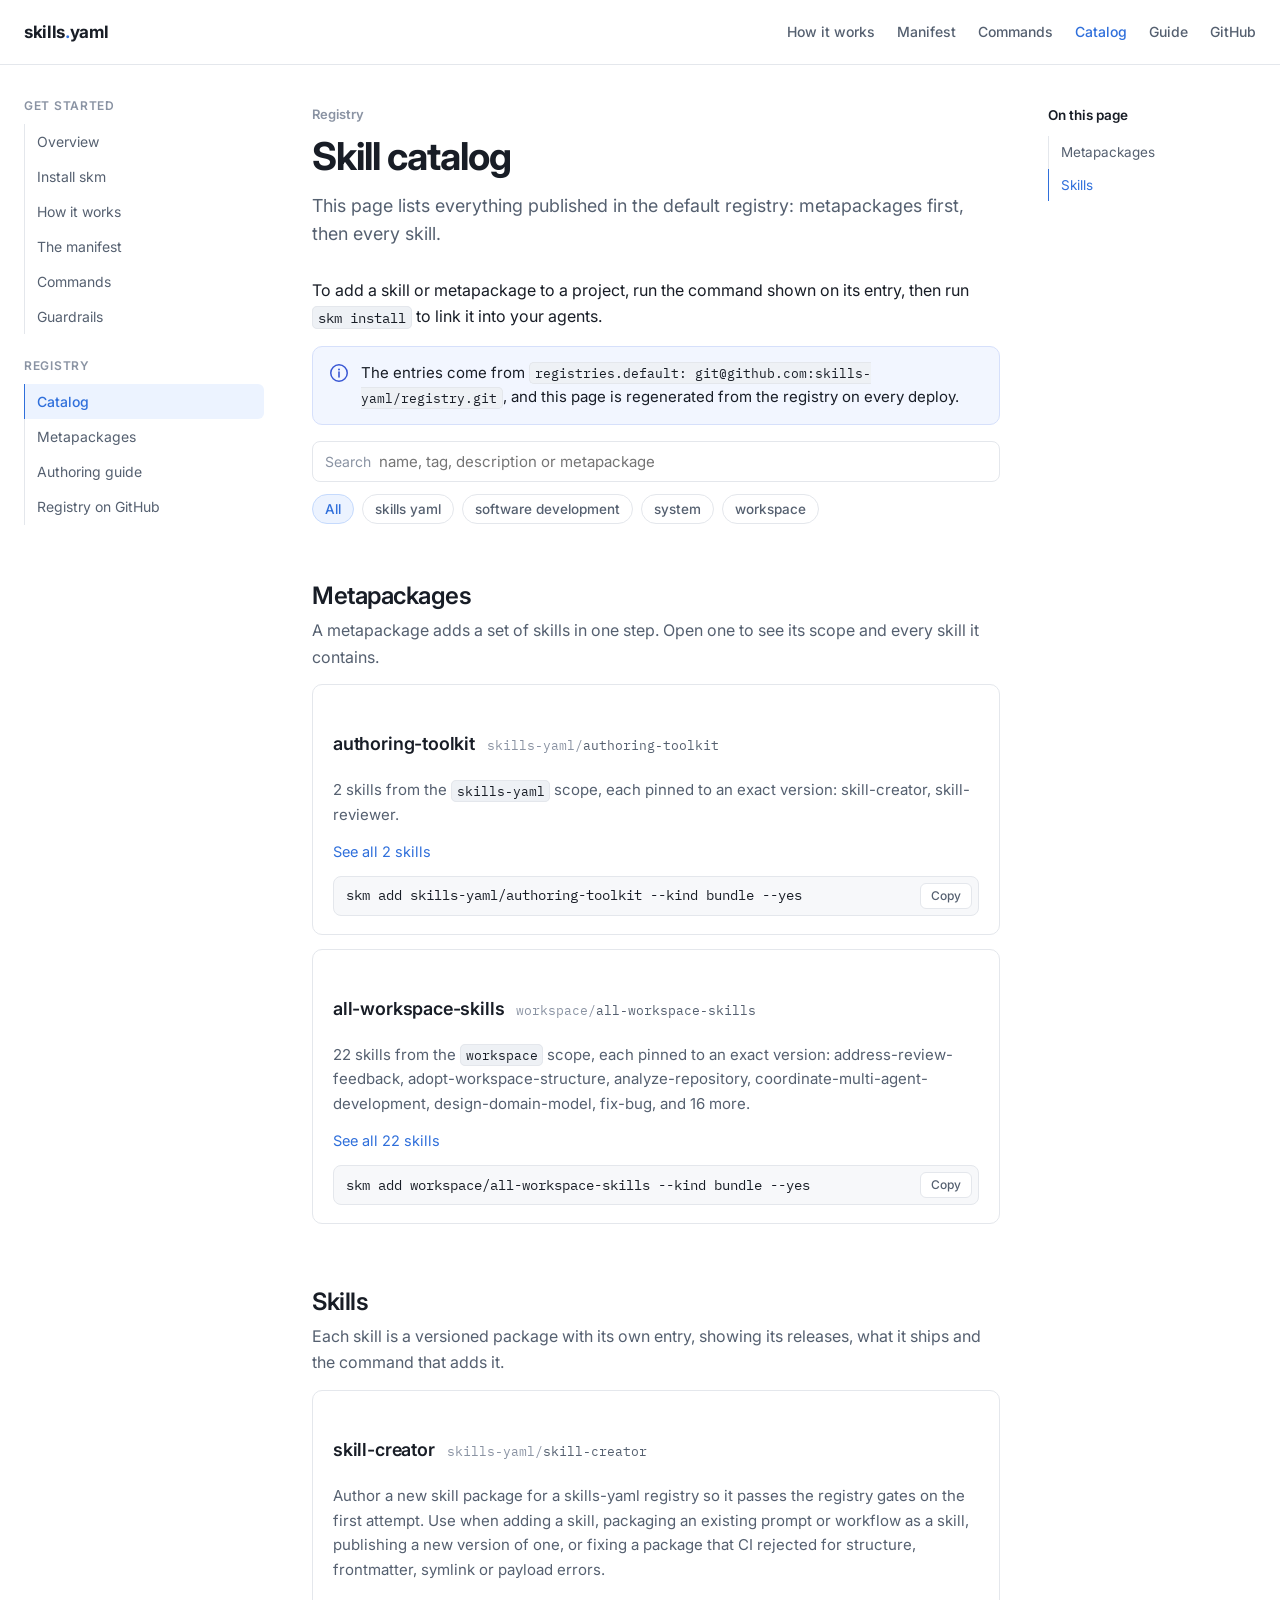
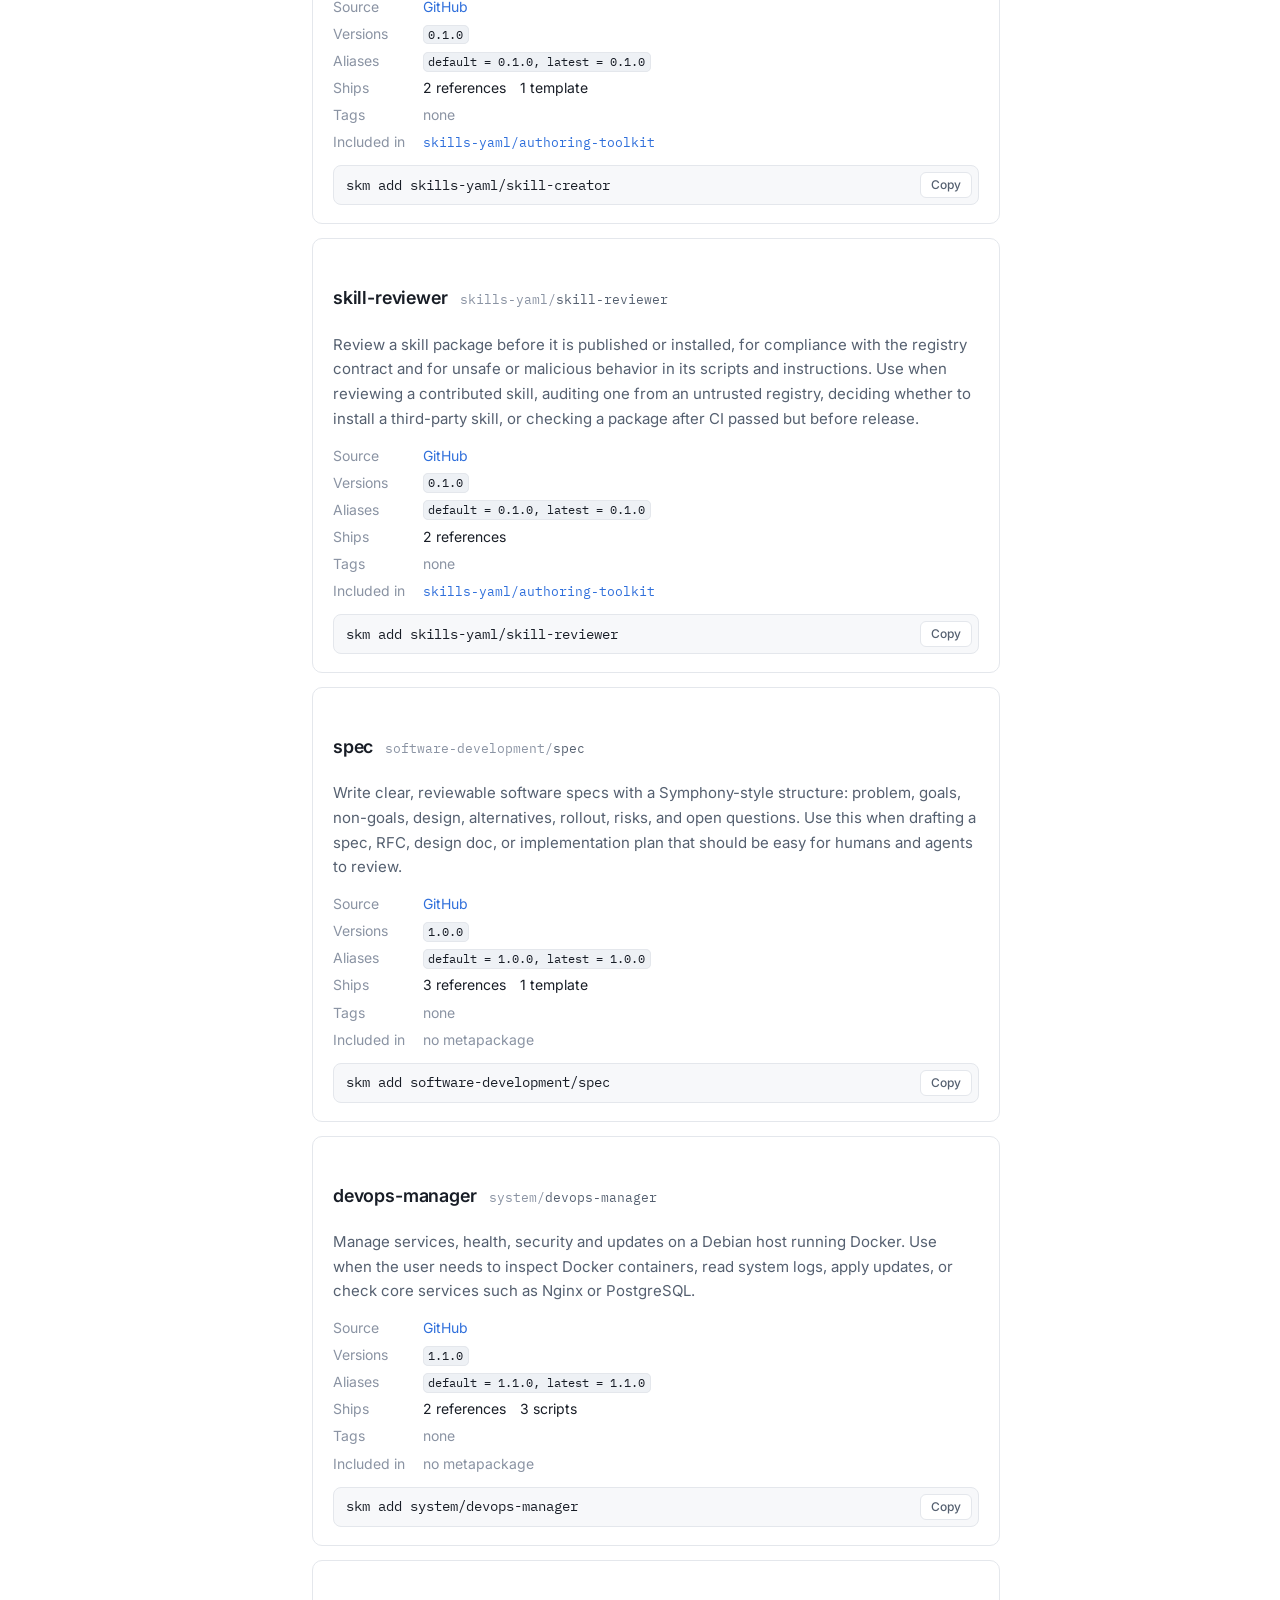
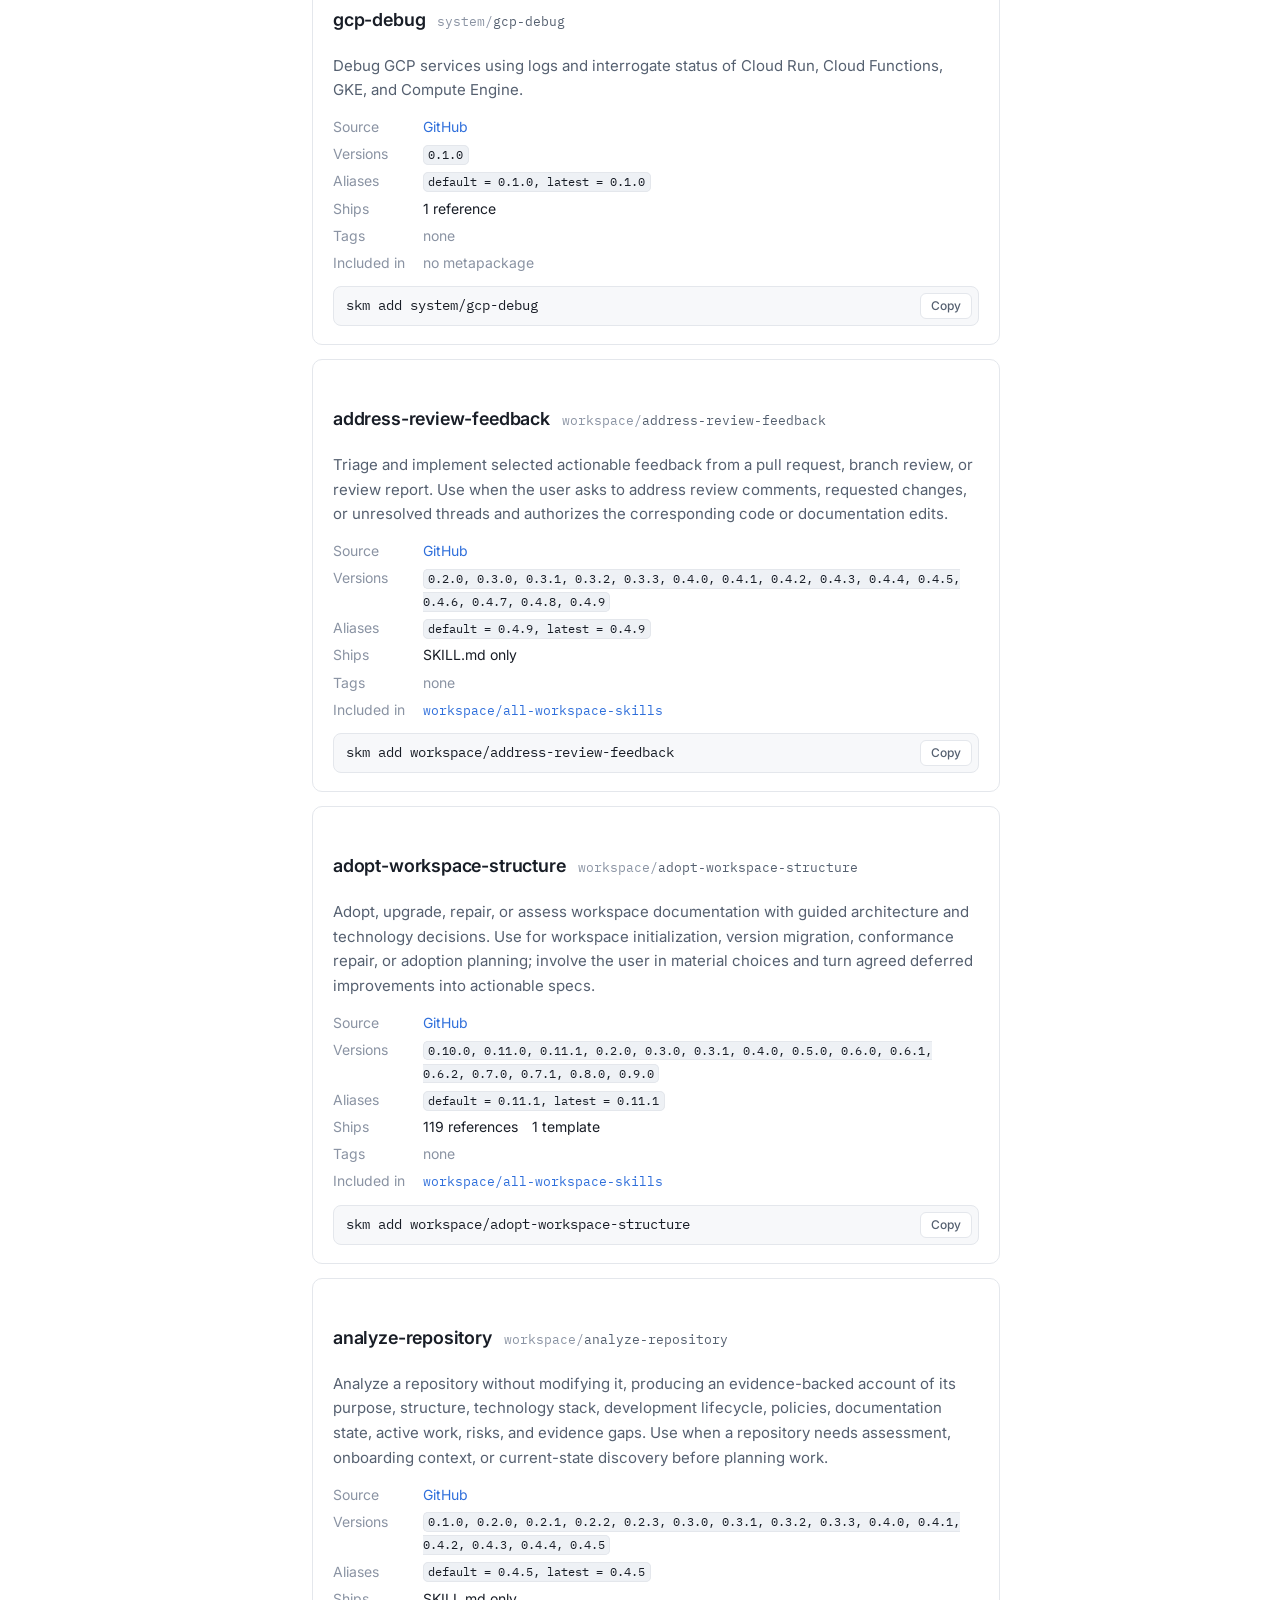
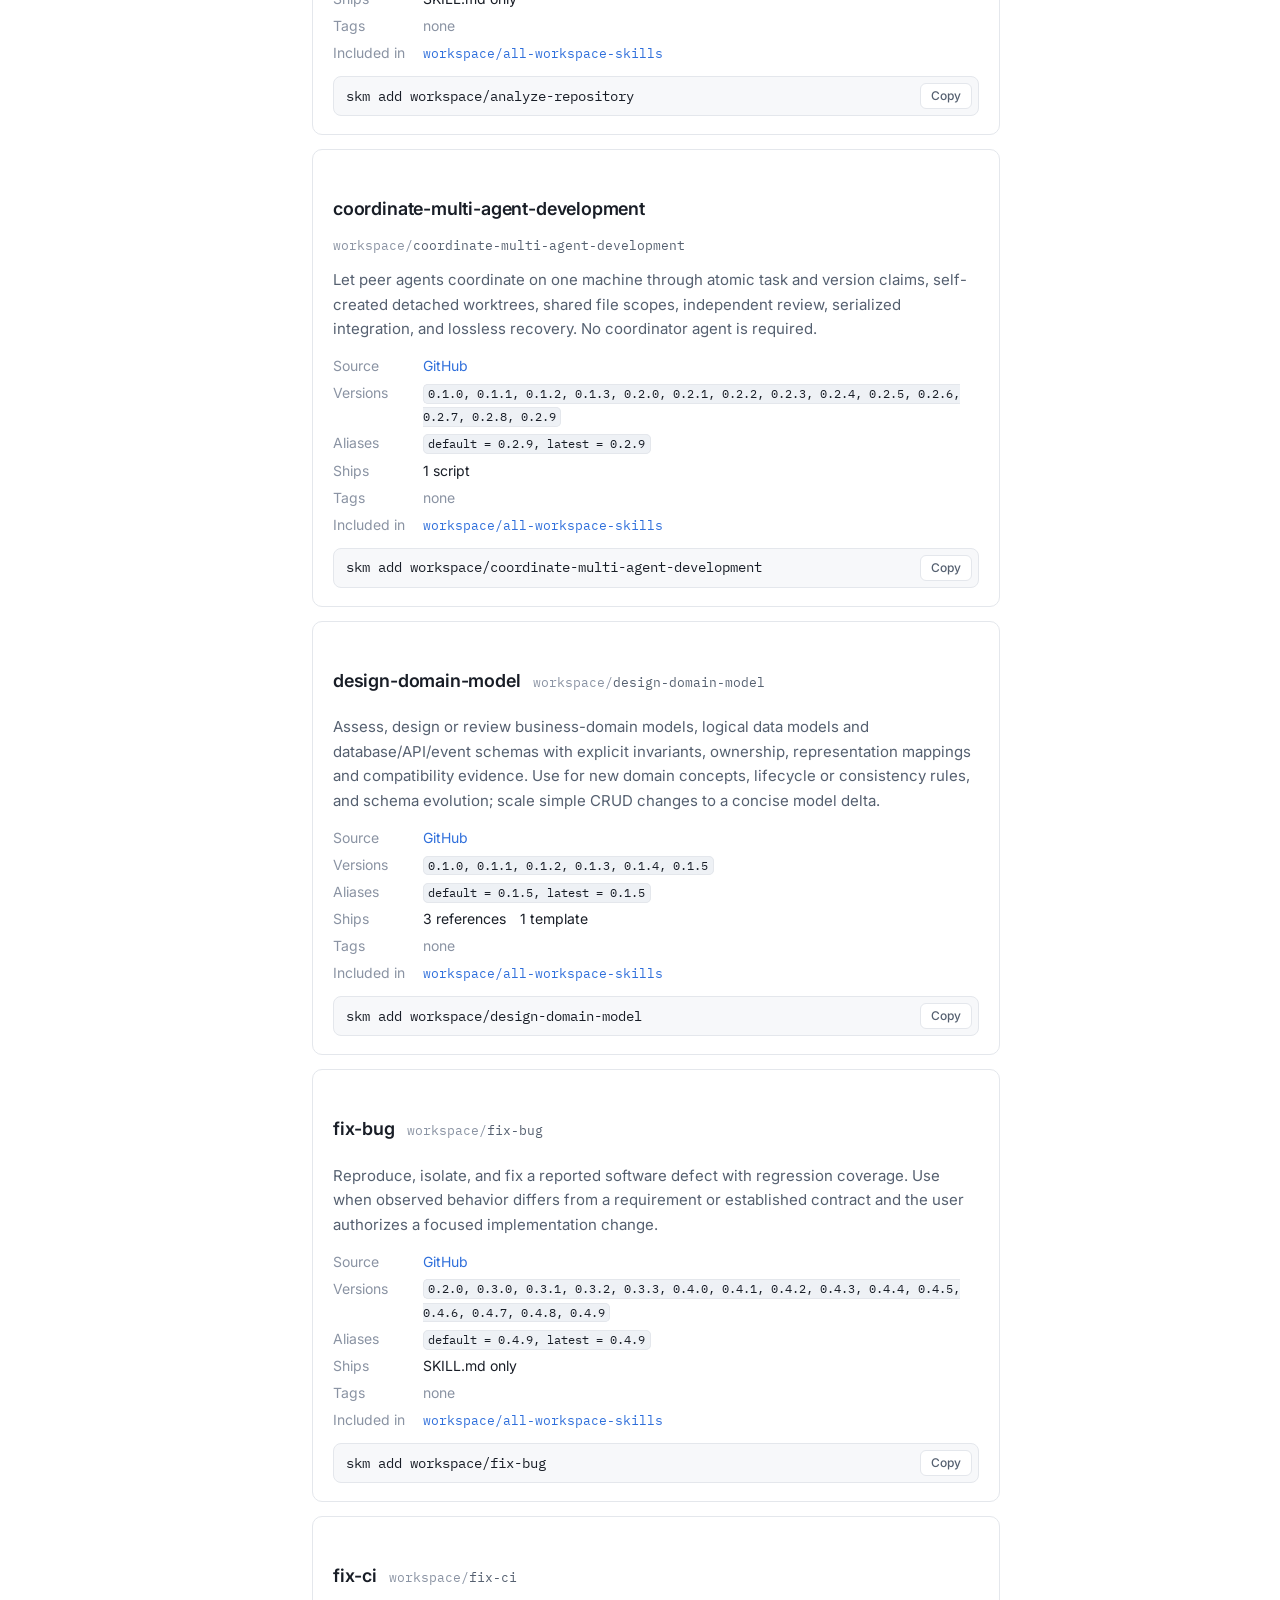
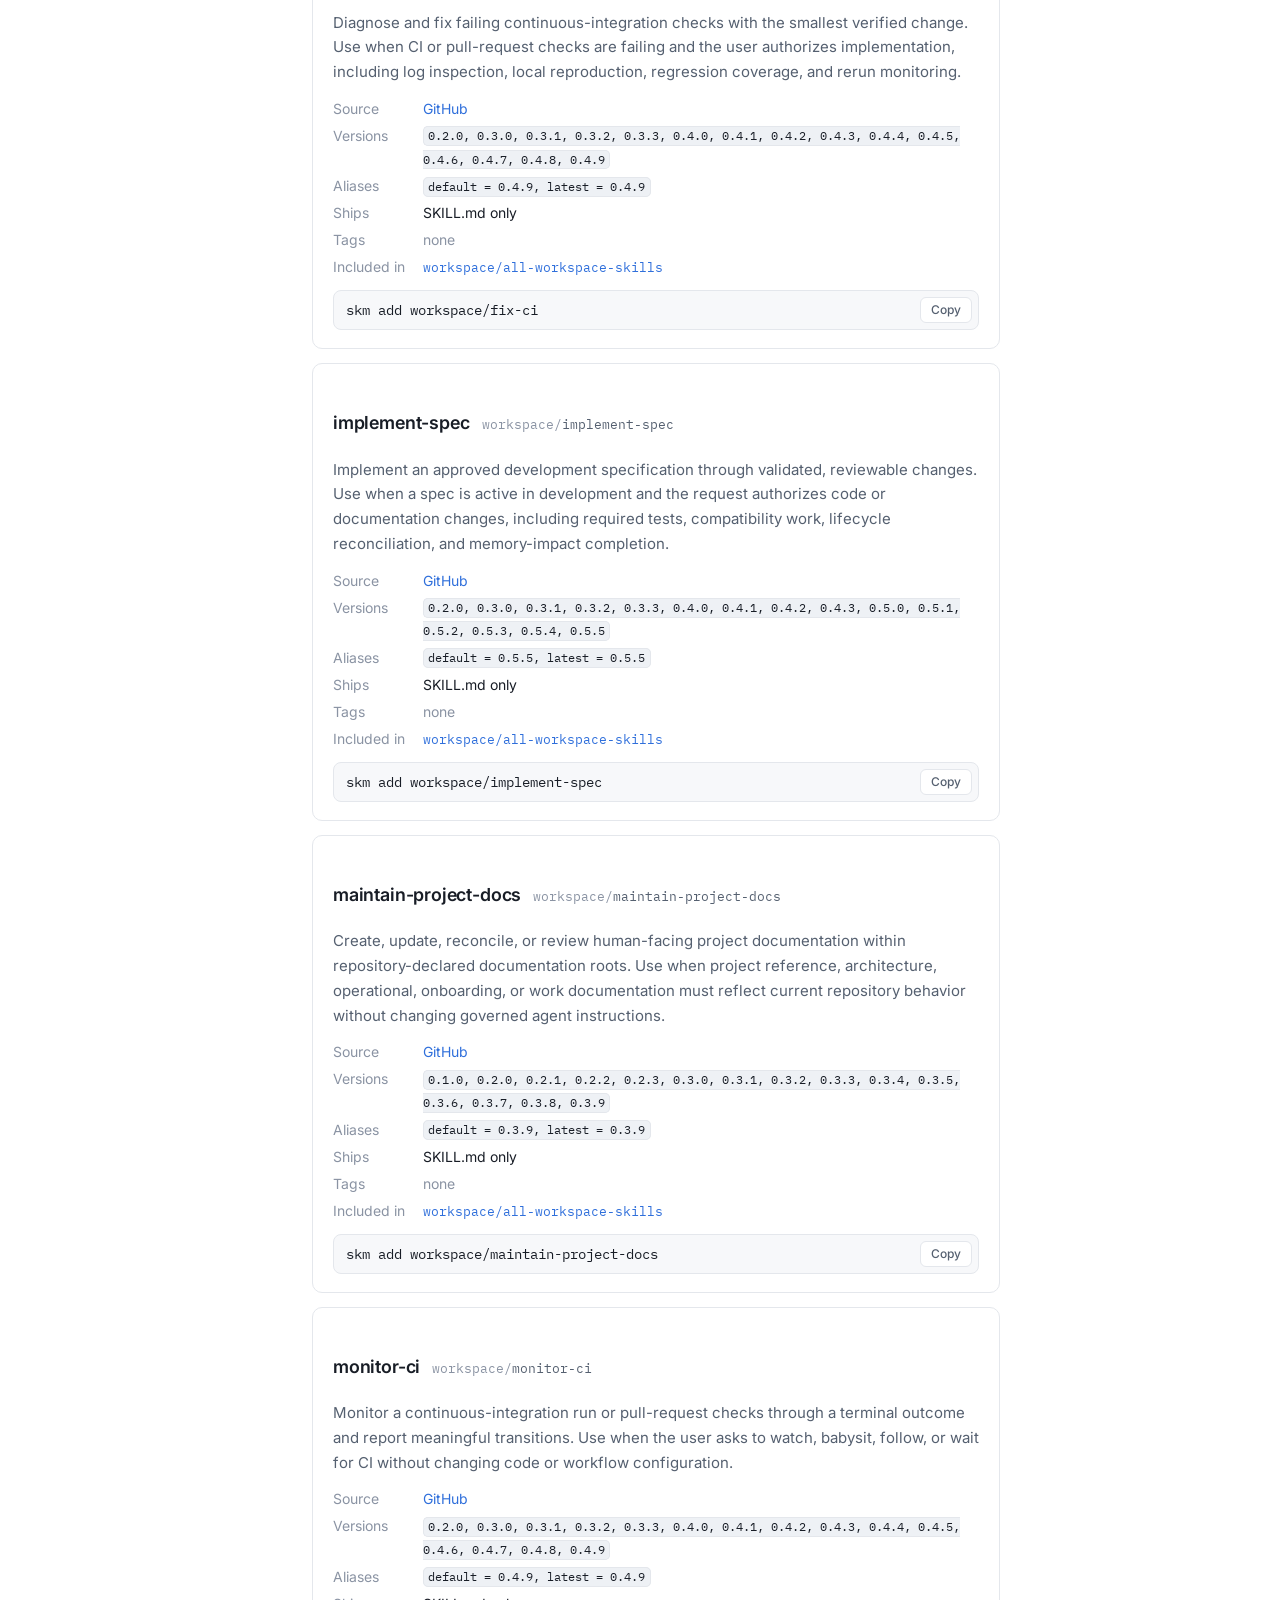
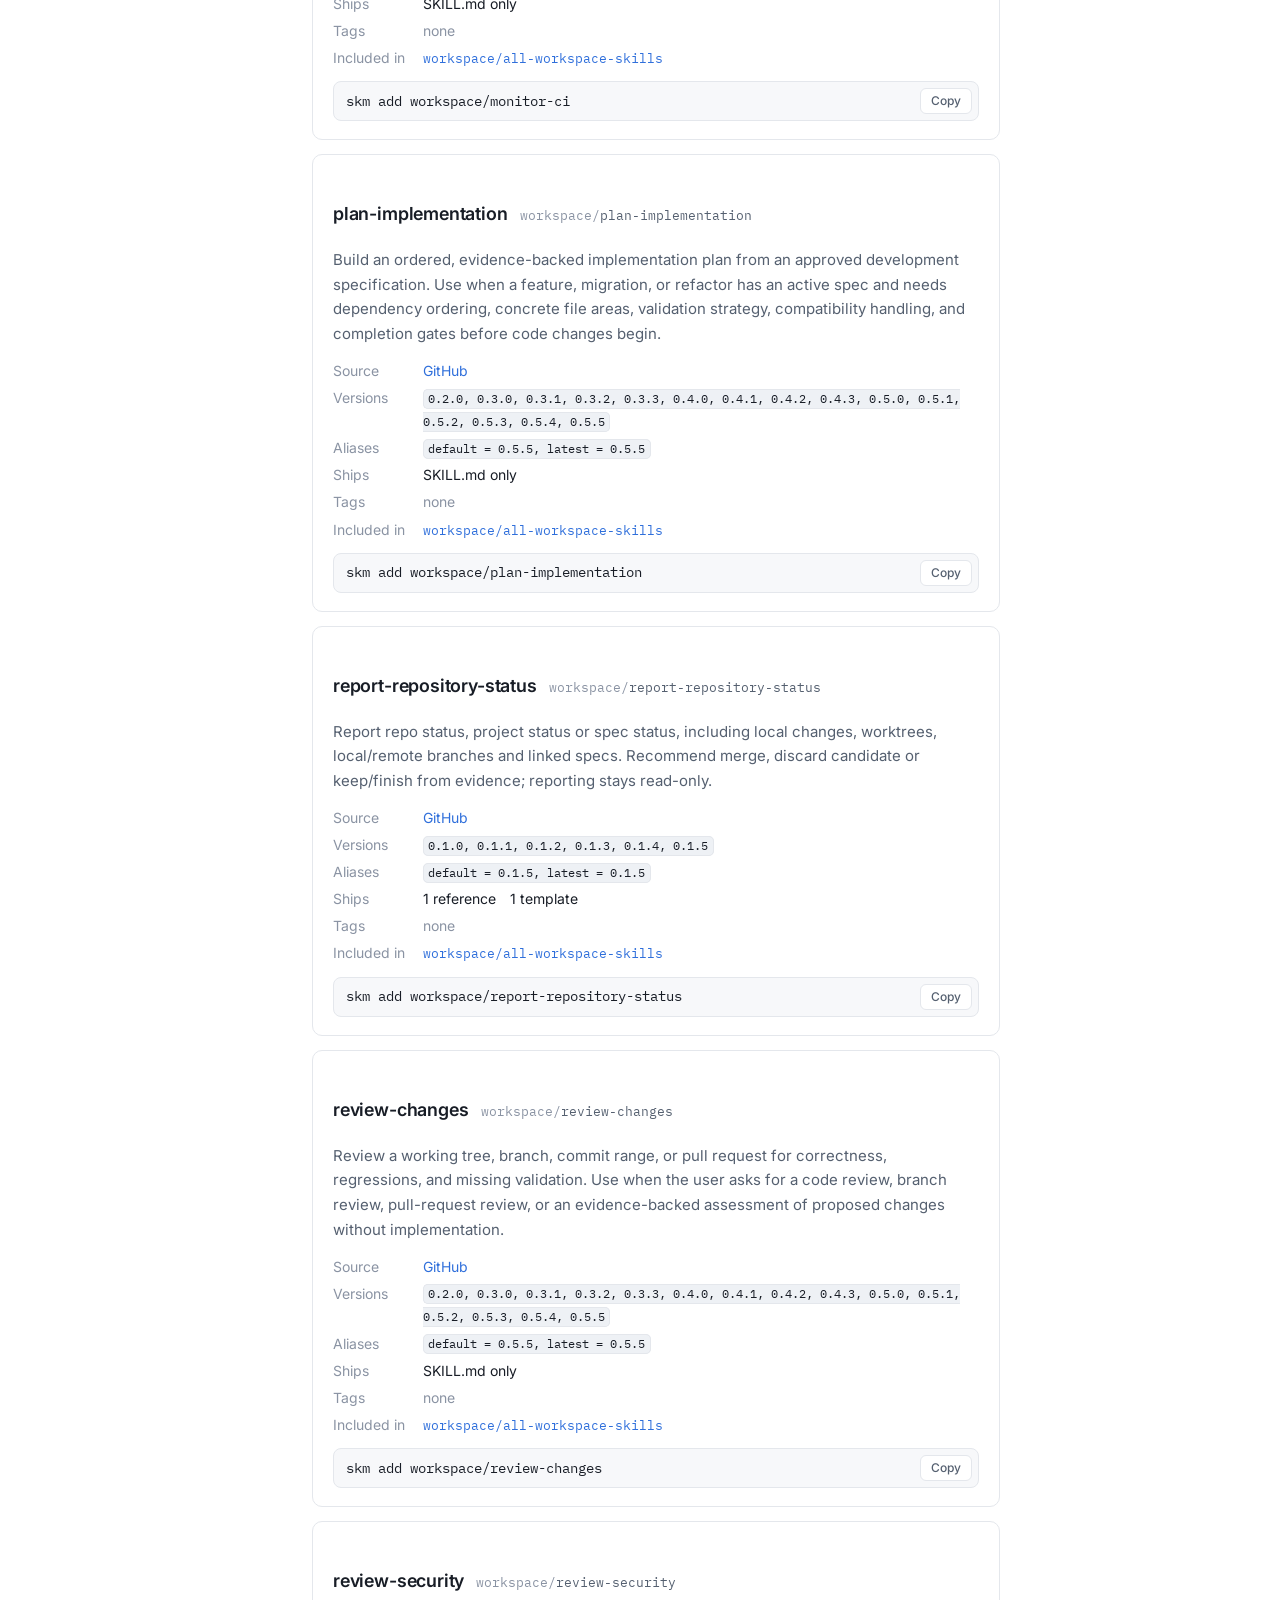
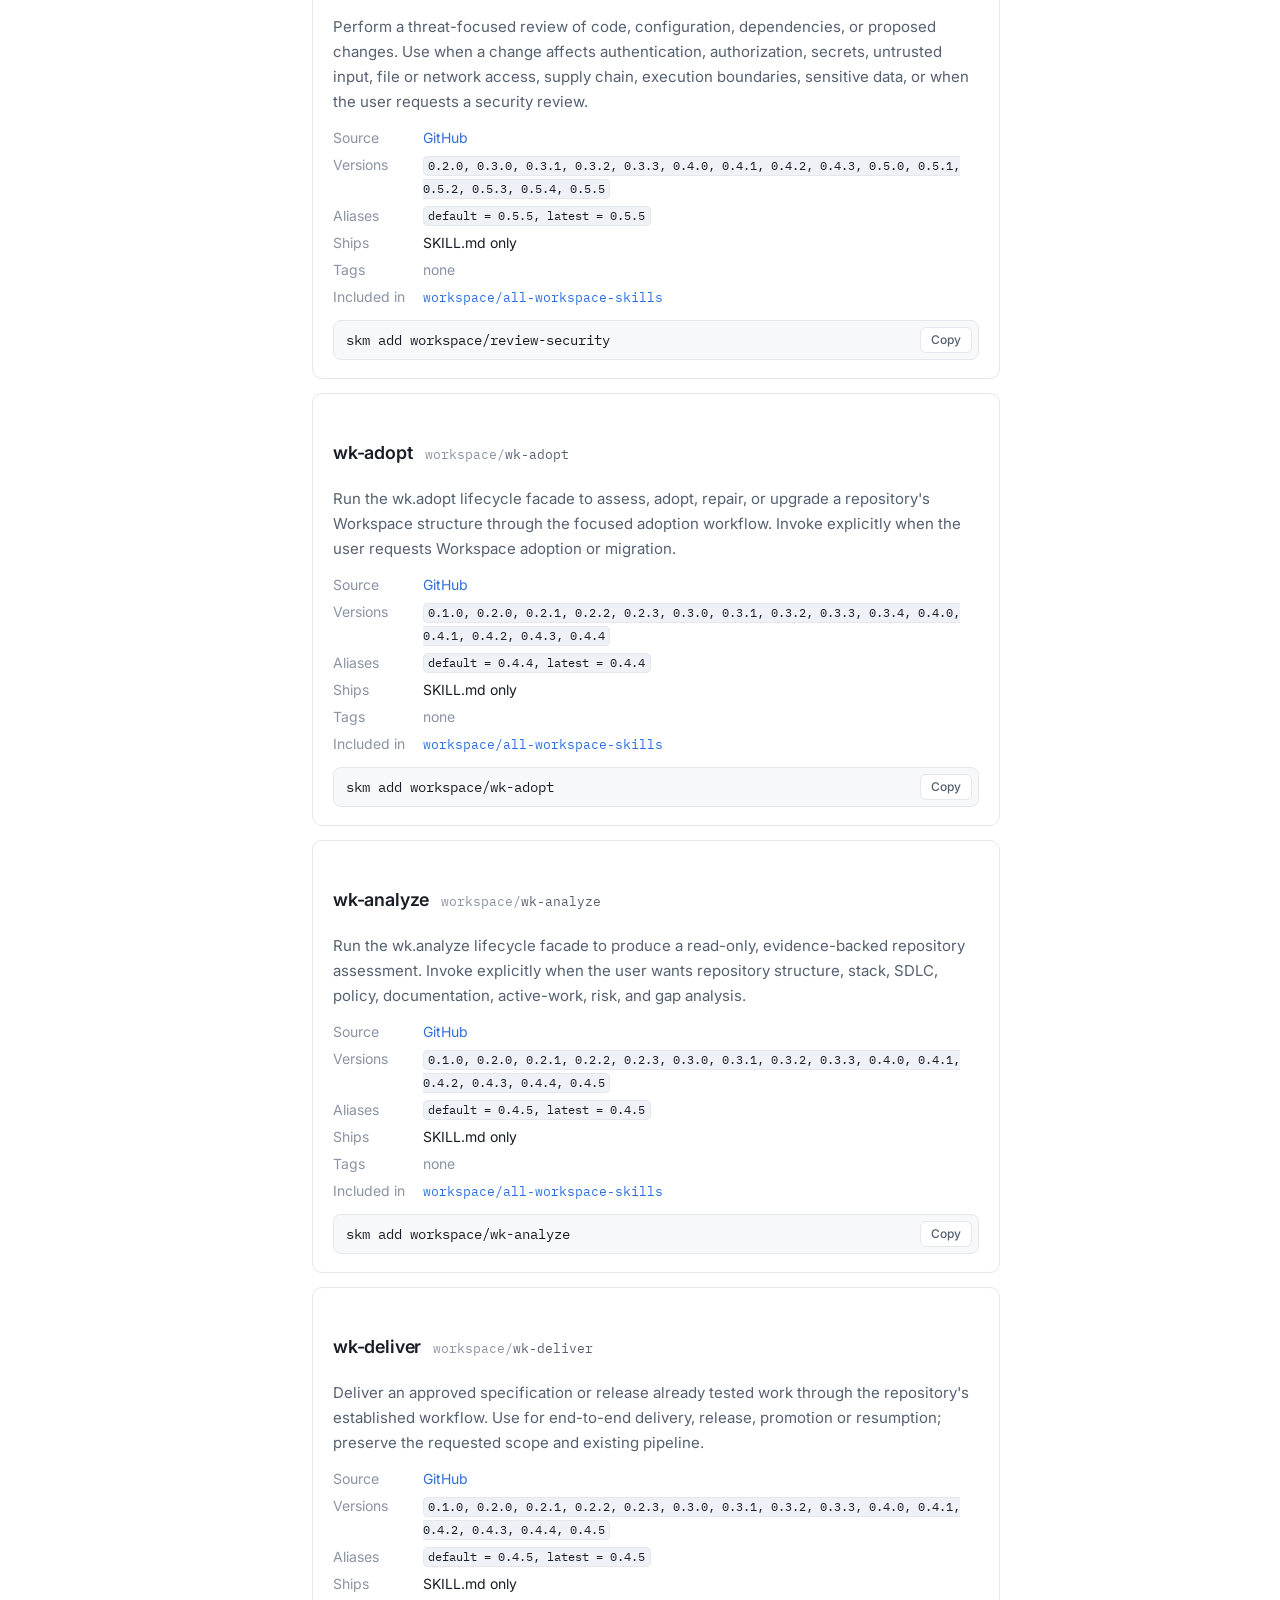
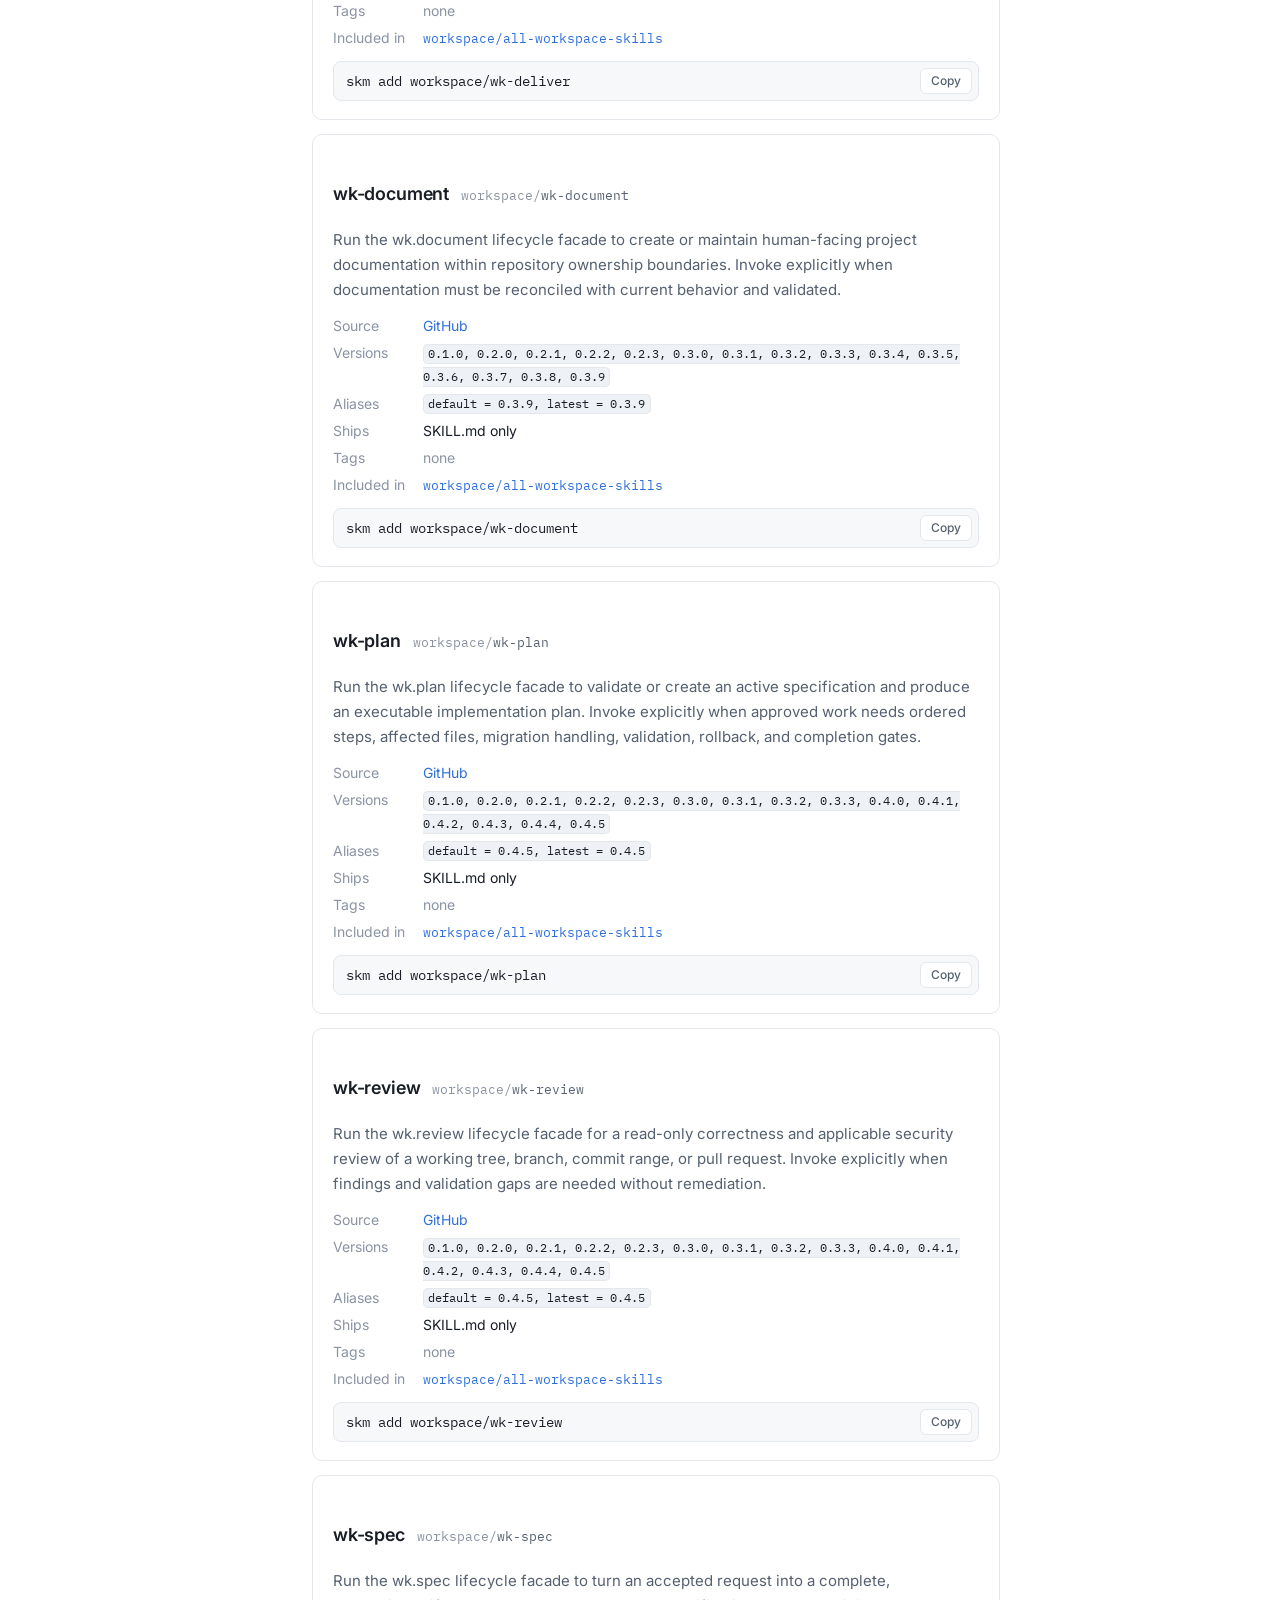
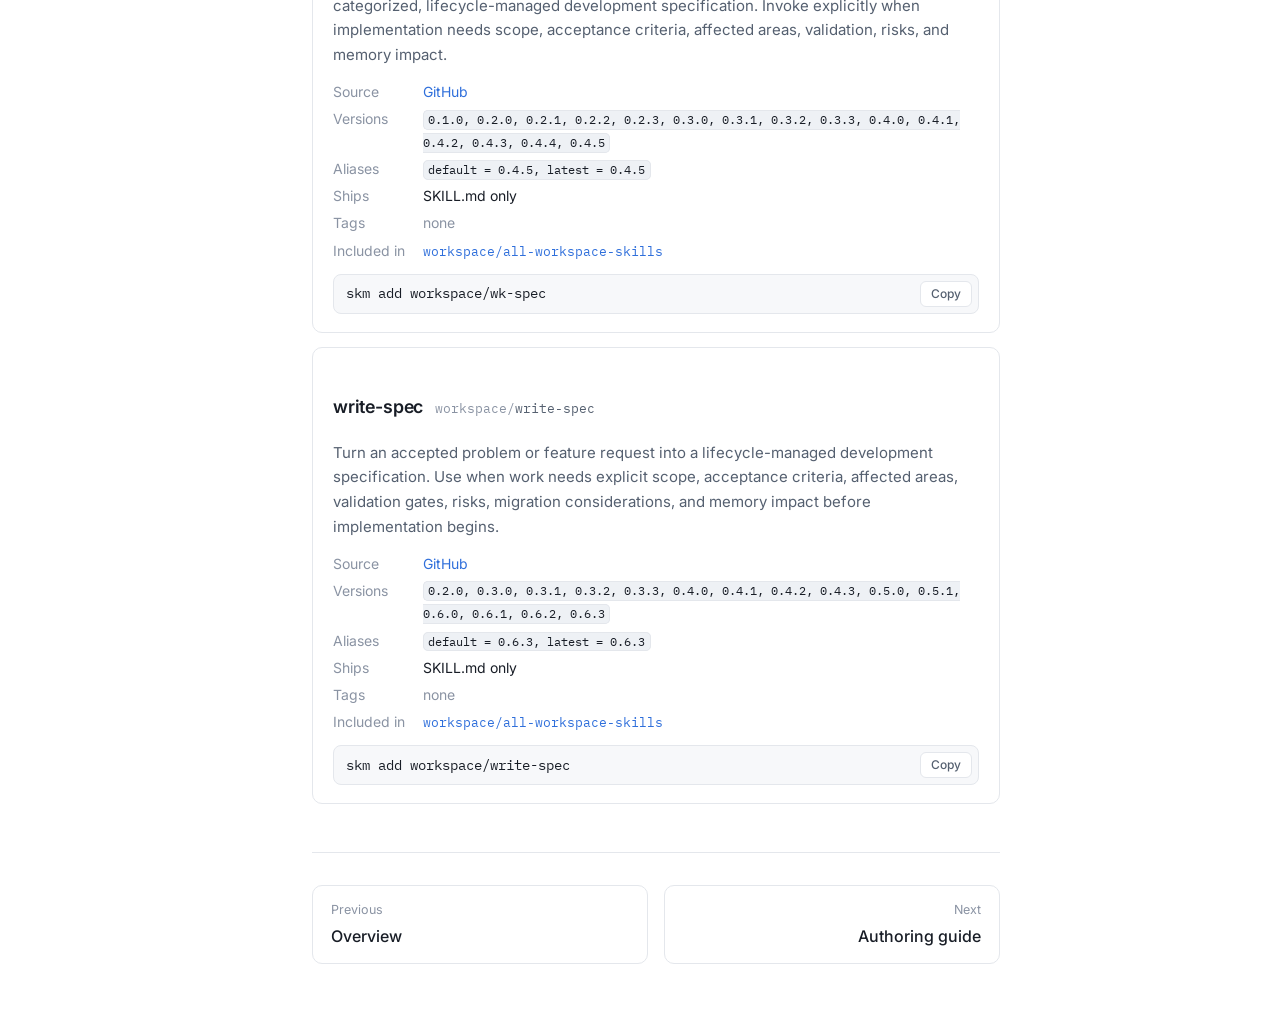
==== commit ec2e2bae: "docs(catalog): publish Workspace toolkit 0.13.1" ====
--- a/catalog.html
+++ b/catalog.html
@@ -207,9 +207,9 @@
           </div>
           <p class="entry-desc">Triage and implement selected actionable feedback from a pull request, branch review, or review report. Use when the user asks to address review comments, requested changes, or unresolved threads and authorizes the corresponding code or documentation edits.</p>
           <dl class="entry-meta">
-            <dt>Source</dt><dd><a href="https://github.com/skills-yaml/registry/tree/main/skills/workspace/address-review-feedback/v0.4.8" aria-label="View workspace/address-review-feedback on GitHub">GitHub</a></dd>
-            <dt>Versions</dt><dd><code>0.2.0, 0.3.0, 0.3.1, 0.3.2, 0.3.3, 0.4.0, 0.4.1, 0.4.2, 0.4.3, 0.4.4, 0.4.5, 0.4.6, 0.4.7, 0.4.8</code></dd>
-            <dt>Aliases</dt><dd><code>default = 0.4.8, latest = 0.4.8</code></dd>
+            <dt>Source</dt><dd><a href="https://github.com/skills-yaml/registry/tree/main/skills/workspace/address-review-feedback/v0.4.9" aria-label="View workspace/address-review-feedback on GitHub">GitHub</a></dd>
+            <dt>Versions</dt><dd><code>0.2.0, 0.3.0, 0.3.1, 0.3.2, 0.3.3, 0.4.0, 0.4.1, 0.4.2, 0.4.3, 0.4.4, 0.4.5, 0.4.6, 0.4.7, 0.4.8, 0.4.9</code></dd>
+            <dt>Aliases</dt><dd><code>default = 0.4.9, latest = 0.4.9</code></dd>
             <dt>Ships</dt><dd>SKILL.md only</dd>
             <dt>Tags</dt><dd><span class="none">none</span></dd>
             <dt>Included in</dt><dd><ul class="inline"><li><a href="metapackages/workspace/all-workspace-skills.html">workspace/all-workspace-skills</a></li></ul></dd>
@@ -223,10 +223,10 @@
           </div>
           <p class="entry-desc">Adopt, upgrade, repair, or assess workspace documentation with guided architecture and technology decisions. Use for workspace initialization, version migration, conformance repair, or adoption planning; involve the user in material choices and turn agreed deferred improvements into actionable specs.</p>
           <dl class="entry-meta">
-            <dt>Source</dt><dd><a href="https://github.com/skills-yaml/registry/tree/main/skills/workspace/adopt-workspace-structure/v0.11.0" aria-label="View workspace/adopt-workspace-structure on GitHub">GitHub</a></dd>
-            <dt>Versions</dt><dd><code>0.10.0, 0.11.0, 0.2.0, 0.3.0, 0.3.1, 0.4.0, 0.5.0, 0.6.0, 0.6.1, 0.6.2, 0.7.0, 0.7.1, 0.8.0, 0.9.0</code></dd>
-            <dt>Aliases</dt><dd><code>default = 0.11.0, latest = 0.11.0</code></dd>
-            <dt>Ships</dt><dd><ul class="inline"><li>109 references</li><li>1 template</li></ul></dd>
+            <dt>Source</dt><dd><a href="https://github.com/skills-yaml/registry/tree/main/skills/workspace/adopt-workspace-structure/v0.11.1" aria-label="View workspace/adopt-workspace-structure on GitHub">GitHub</a></dd>
+            <dt>Versions</dt><dd><code>0.10.0, 0.11.0, 0.11.1, 0.2.0, 0.3.0, 0.3.1, 0.4.0, 0.5.0, 0.6.0, 0.6.1, 0.6.2, 0.7.0, 0.7.1, 0.8.0, 0.9.0</code></dd>
+            <dt>Aliases</dt><dd><code>default = 0.11.1, latest = 0.11.1</code></dd>
+            <dt>Ships</dt><dd><ul class="inline"><li>119 references</li><li>1 template</li></ul></dd>
             <dt>Tags</dt><dd><span class="none">none</span></dd>
             <dt>Included in</dt><dd><ul class="inline"><li><a href="metapackages/workspace/all-workspace-skills.html">workspace/all-workspace-skills</a></li></ul></dd>
           </dl>
@@ -239,9 +239,9 @@
           </div>
           <p class="entry-desc">Analyze a repository without modifying it, producing an evidence-backed account of its purpose, structure, technology stack, development lifecycle, policies, documentation state, active work, risks, and evidence gaps. Use when a repository needs assessment, onboarding context, or current-state discovery before planning work.</p>
           <dl class="entry-meta">
-            <dt>Source</dt><dd><a href="https://github.com/skills-yaml/registry/tree/main/skills/workspace/analyze-repository/v0.4.4" aria-label="View workspace/analyze-repository on GitHub">GitHub</a></dd>
-            <dt>Versions</dt><dd><code>0.1.0, 0.2.0, 0.2.1, 0.2.2, 0.2.3, 0.3.0, 0.3.1, 0.3.2, 0.3.3, 0.4.0, 0.4.1, 0.4.2, 0.4.3, 0.4.4</code></dd>
-            <dt>Aliases</dt><dd><code>default = 0.4.4, latest = 0.4.4</code></dd>
+            <dt>Source</dt><dd><a href="https://github.com/skills-yaml/registry/tree/main/skills/workspace/analyze-repository/v0.4.5" aria-label="View workspace/analyze-repository on GitHub">GitHub</a></dd>
+            <dt>Versions</dt><dd><code>0.1.0, 0.2.0, 0.2.1, 0.2.2, 0.2.3, 0.3.0, 0.3.1, 0.3.2, 0.3.3, 0.4.0, 0.4.1, 0.4.2, 0.4.3, 0.4.4, 0.4.5</code></dd>
+            <dt>Aliases</dt><dd><code>default = 0.4.5, latest = 0.4.5</code></dd>
             <dt>Ships</dt><dd>SKILL.md only</dd>
             <dt>Tags</dt><dd><span class="none">none</span></dd>
             <dt>Included in</dt><dd><ul class="inline"><li><a href="metapackages/workspace/all-workspace-skills.html">workspace/all-workspace-skills</a></li></ul></dd>
@@ -255,9 +255,9 @@
           </div>
           <p class="entry-desc">Let peer agents coordinate on one machine through atomic task and version claims, self-created detached worktrees, shared file scopes, independent review, serialized integration, and lossless recovery. No coordinator agent is required.</p>
           <dl class="entry-meta">
-            <dt>Source</dt><dd><a href="https://github.com/skills-yaml/registry/tree/main/skills/workspace/coordinate-multi-agent-development/v0.2.8" aria-label="View workspace/coordinate-multi-agent-development on GitHub">GitHub</a></dd>
-            <dt>Versions</dt><dd><code>0.1.0, 0.1.1, 0.1.2, 0.1.3, 0.2.0, 0.2.1, 0.2.2, 0.2.3, 0.2.4, 0.2.5, 0.2.6, 0.2.7, 0.2.8</code></dd>
-            <dt>Aliases</dt><dd><code>default = 0.2.8, latest = 0.2.8</code></dd>
+            <dt>Source</dt><dd><a href="https://github.com/skills-yaml/registry/tree/main/skills/workspace/coordinate-multi-agent-development/v0.2.9" aria-label="View workspace/coordinate-multi-agent-development on GitHub">GitHub</a></dd>
+            <dt>Versions</dt><dd><code>0.1.0, 0.1.1, 0.1.2, 0.1.3, 0.2.0, 0.2.1, 0.2.2, 0.2.3, 0.2.4, 0.2.5, 0.2.6, 0.2.7, 0.2.8, 0.2.9</code></dd>
+            <dt>Aliases</dt><dd><code>default = 0.2.9, latest = 0.2.9</code></dd>
             <dt>Ships</dt><dd><ul class="inline"><li>1 script</li></ul></dd>
             <dt>Tags</dt><dd><span class="none">none</span></dd>
             <dt>Included in</dt><dd><ul class="inline"><li><a href="metapackages/workspace/all-workspace-skills.html">workspace/all-workspace-skills</a></li></ul></dd>
@@ -271,9 +271,9 @@
           </div>
           <p class="entry-desc">Assess, design or review business-domain models, logical data models and database/API/event schemas with explicit invariants, ownership, representation mappings and compatibility evidence. Use for new domain concepts, lifecycle or consistency rules, and schema evolution; scale simple CRUD changes to a concise model delta.</p>
           <dl class="entry-meta">
-            <dt>Source</dt><dd><a href="https://github.com/skills-yaml/registry/tree/main/skills/workspace/design-domain-model/v0.1.4" aria-label="View workspace/design-domain-model on GitHub">GitHub</a></dd>
-            <dt>Versions</dt><dd><code>0.1.0, 0.1.1, 0.1.2, 0.1.3, 0.1.4</code></dd>
-            <dt>Aliases</dt><dd><code>default = 0.1.4, latest = 0.1.4</code></dd>
+            <dt>Source</dt><dd><a href="https://github.com/skills-yaml/registry/tree/main/skills/workspace/design-domain-model/v0.1.5" aria-label="View workspace/design-domain-model on GitHub">GitHub</a></dd>
+            <dt>Versions</dt><dd><code>0.1.0, 0.1.1, 0.1.2, 0.1.3, 0.1.4, 0.1.5</code></dd>
+            <dt>Aliases</dt><dd><code>default = 0.1.5, latest = 0.1.5</code></dd>
             <dt>Ships</dt><dd><ul class="inline"><li>3 references</li><li>1 template</li></ul></dd>
             <dt>Tags</dt><dd><span class="none">none</span></dd>
             <dt>Included in</dt><dd><ul class="inline"><li><a href="metapackages/workspace/all-workspace-skills.html">workspace/all-workspace-skills</a></li></ul></dd>
@@ -287,9 +287,9 @@
           </div>
           <p class="entry-desc">Reproduce, isolate, and fix a reported software defect with regression coverage. Use when observed behavior differs from a requirement or established contract and the user authorizes a focused implementation change.</p>
           <dl class="entry-meta">
-            <dt>Source</dt><dd><a href="https://github.com/skills-yaml/registry/tree/main/skills/workspace/fix-bug/v0.4.8" aria-label="View workspace/fix-bug on GitHub">GitHub</a></dd>
-            <dt>Versions</dt><dd><code>0.2.0, 0.3.0, 0.3.1, 0.3.2, 0.3.3, 0.4.0, 0.4.1, 0.4.2, 0.4.3, 0.4.4, 0.4.5, 0.4.6, 0.4.7, 0.4.8</code></dd>
-            <dt>Aliases</dt><dd><code>default = 0.4.8, latest = 0.4.8</code></dd>
+            <dt>Source</dt><dd><a href="https://github.com/skills-yaml/registry/tree/main/skills/workspace/fix-bug/v0.4.9" aria-label="View workspace/fix-bug on GitHub">GitHub</a></dd>
+            <dt>Versions</dt><dd><code>0.2.0, 0.3.0, 0.3.1, 0.3.2, 0.3.3, 0.4.0, 0.4.1, 0.4.2, 0.4.3, 0.4.4, 0.4.5, 0.4.6, 0.4.7, 0.4.8, 0.4.9</code></dd>
+            <dt>Aliases</dt><dd><code>default = 0.4.9, latest = 0.4.9</code></dd>
             <dt>Ships</dt><dd>SKILL.md only</dd>
             <dt>Tags</dt><dd><span class="none">none</span></dd>
             <dt>Included in</dt><dd><ul class="inline"><li><a href="metapackages/workspace/all-workspace-skills.html">workspace/all-workspace-skills</a></li></ul></dd>
@@ -303,9 +303,9 @@
           </div>
           <p class="entry-desc">Diagnose and fix failing continuous-integration checks with the smallest verified change. Use when CI or pull-request checks are failing and the user authorizes implementation, including log inspection, local reproduction, regression coverage, and rerun monitoring.</p>
           <dl class="entry-meta">
-            <dt>Source</dt><dd><a href="https://github.com/skills-yaml/registry/tree/main/skills/workspace/fix-ci/v0.4.8" aria-label="View workspace/fix-ci on GitHub">GitHub</a></dd>
-            <dt>Versions</dt><dd><code>0.2.0, 0.3.0, 0.3.1, 0.3.2, 0.3.3, 0.4.0, 0.4.1, 0.4.2, 0.4.3, 0.4.4, 0.4.5, 0.4.6, 0.4.7, 0.4.8</code></dd>
-            <dt>Aliases</dt><dd><code>default = 0.4.8, latest = 0.4.8</code></dd>
+            <dt>Source</dt><dd><a href="https://github.com/skills-yaml/registry/tree/main/skills/workspace/fix-ci/v0.4.9" aria-label="View workspace/fix-ci on GitHub">GitHub</a></dd>
+            <dt>Versions</dt><dd><code>0.2.0, 0.3.0, 0.3.1, 0.3.2, 0.3.3, 0.4.0, 0.4.1, 0.4.2, 0.4.3, 0.4.4, 0.4.5, 0.4.6, 0.4.7, 0.4.8, 0.4.9</code></dd>
+            <dt>Aliases</dt><dd><code>default = 0.4.9, latest = 0.4.9</code></dd>
             <dt>Ships</dt><dd>SKILL.md only</dd>
             <dt>Tags</dt><dd><span class="none">none</span></dd>
             <dt>Included in</dt><dd><ul class="inline"><li><a href="metapackages/workspace/all-workspace-skills.html">workspace/all-workspace-skills</a></li></ul></dd>
@@ -319,9 +319,9 @@
           </div>
           <p class="entry-desc">Implement an approved development specification through validated, reviewable changes. Use when a spec is active in development and the request authorizes code or documentation changes, including required tests, compatibility work, lifecycle reconciliation, and memory-impact completion.</p>
           <dl class="entry-meta">
-            <dt>Source</dt><dd><a href="https://github.com/skills-yaml/registry/tree/main/skills/workspace/implement-spec/v0.5.4" aria-label="View workspace/implement-spec on GitHub">GitHub</a></dd>
-            <dt>Versions</dt><dd><code>0.2.0, 0.3.0, 0.3.1, 0.3.2, 0.3.3, 0.4.0, 0.4.1, 0.4.2, 0.4.3, 0.5.0, 0.5.1, 0.5.2, 0.5.3, 0.5.4</code></dd>
-            <dt>Aliases</dt><dd><code>default = 0.5.4, latest = 0.5.4</code></dd>
+            <dt>Source</dt><dd><a href="https://github.com/skills-yaml/registry/tree/main/skills/workspace/implement-spec/v0.5.5" aria-label="View workspace/implement-spec on GitHub">GitHub</a></dd>
+            <dt>Versions</dt><dd><code>0.2.0, 0.3.0, 0.3.1, 0.3.2, 0.3.3, 0.4.0, 0.4.1, 0.4.2, 0.4.3, 0.5.0, 0.5.1, 0.5.2, 0.5.3, 0.5.4, 0.5.5</code></dd>
+            <dt>Aliases</dt><dd><code>default = 0.5.5, latest = 0.5.5</code></dd>
             <dt>Ships</dt><dd>SKILL.md only</dd>
             <dt>Tags</dt><dd><span class="none">none</span></dd>
             <dt>Included in</dt><dd><ul class="inline"><li><a href="metapackages/workspace/all-workspace-skills.html">workspace/all-workspace-skills</a></li></ul></dd>
@@ -335,9 +335,9 @@
           </div>
           <p class="entry-desc">Create, update, reconcile, or review human-facing project documentation within repository-declared documentation roots. Use when project reference, architecture, operational, onboarding, or work documentation must reflect current repository behavior without changing governed agent instructions.</p>
           <dl class="entry-meta">
-            <dt>Source</dt><dd><a href="https://github.com/skills-yaml/registry/tree/main/skills/workspace/maintain-project-docs/v0.3.8" aria-label="View workspace/maintain-project-docs on GitHub">GitHub</a></dd>
-            <dt>Versions</dt><dd><code>0.1.0, 0.2.0, 0.2.1, 0.2.2, 0.2.3, 0.3.0, 0.3.1, 0.3.2, 0.3.3, 0.3.4, 0.3.5, 0.3.6, 0.3.7, 0.3.8</code></dd>
-            <dt>Aliases</dt><dd><code>default = 0.3.8, latest = 0.3.8</code></dd>
+            <dt>Source</dt><dd><a href="https://github.com/skills-yaml/registry/tree/main/skills/workspace/maintain-project-docs/v0.3.9" aria-label="View workspace/maintain-project-docs on GitHub">GitHub</a></dd>
+            <dt>Versions</dt><dd><code>0.1.0, 0.2.0, 0.2.1, 0.2.2, 0.2.3, 0.3.0, 0.3.1, 0.3.2, 0.3.3, 0.3.4, 0.3.5, 0.3.6, 0.3.7, 0.3.8, 0.3.9</code></dd>
+            <dt>Aliases</dt><dd><code>default = 0.3.9, latest = 0.3.9</code></dd>
             <dt>Ships</dt><dd>SKILL.md only</dd>
             <dt>Tags</dt><dd><span class="none">none</span></dd>
             <dt>Included in</dt><dd><ul class="inline"><li><a href="metapackages/workspace/all-workspace-skills.html">workspace/all-workspace-skills</a></li></ul></dd>
@@ -351,9 +351,9 @@
           </div>
           <p class="entry-desc">Monitor a continuous-integration run or pull-request checks through a terminal outcome and report meaningful transitions. Use when the user asks to watch, babysit, follow, or wait for CI without changing code or workflow configuration.</p>
           <dl class="entry-meta">
-            <dt>Source</dt><dd><a href="https://github.com/skills-yaml/registry/tree/main/skills/workspace/monitor-ci/v0.4.8" aria-label="View workspace/monitor-ci on GitHub">GitHub</a></dd>
-            <dt>Versions</dt><dd><code>0.2.0, 0.3.0, 0.3.1, 0.3.2, 0.3.3, 0.4.0, 0.4.1, 0.4.2, 0.4.3, 0.4.4, 0.4.5, 0.4.6, 0.4.7, 0.4.8</code></dd>
-            <dt>Aliases</dt><dd><code>default = 0.4.8, latest = 0.4.8</code></dd>
+            <dt>Source</dt><dd><a href="https://github.com/skills-yaml/registry/tree/main/skills/workspace/monitor-ci/v0.4.9" aria-label="View workspace/monitor-ci on GitHub">GitHub</a></dd>
+            <dt>Versions</dt><dd><code>0.2.0, 0.3.0, 0.3.1, 0.3.2, 0.3.3, 0.4.0, 0.4.1, 0.4.2, 0.4.3, 0.4.4, 0.4.5, 0.4.6, 0.4.7, 0.4.8, 0.4.9</code></dd>
+            <dt>Aliases</dt><dd><code>default = 0.4.9, latest = 0.4.9</code></dd>
             <dt>Ships</dt><dd>SKILL.md only</dd>
             <dt>Tags</dt><dd><span class="none">none</span></dd>
             <dt>Included in</dt><dd><ul class="inline"><li><a href="metapackages/workspace/all-workspace-skills.html">workspace/all-workspace-skills</a></li></ul></dd>
@@ -367,9 +367,9 @@
           </div>
           <p class="entry-desc">Build an ordered, evidence-backed implementation plan from an approved development specification. Use when a feature, migration, or refactor has an active spec and needs dependency ordering, concrete file areas, validation strategy, compatibility handling, and completion gates before code changes begin.</p>
           <dl class="entry-meta">
-            <dt>Source</dt><dd><a href="https://github.com/skills-yaml/registry/tree/main/skills/workspace/plan-implementation/v0.5.4" aria-label="View workspace/plan-implementation on GitHub">GitHub</a></dd>
-            <dt>Versions</dt><dd><code>0.2.0, 0.3.0, 0.3.1, 0.3.2, 0.3.3, 0.4.0, 0.4.1, 0.4.2, 0.4.3, 0.5.0, 0.5.1, 0.5.2, 0.5.3, 0.5.4</code></dd>
-            <dt>Aliases</dt><dd><code>default = 0.5.4, latest = 0.5.4</code></dd>
+            <dt>Source</dt><dd><a href="https://github.com/skills-yaml/registry/tree/main/skills/workspace/plan-implementation/v0.5.5" aria-label="View workspace/plan-implementation on GitHub">GitHub</a></dd>
+            <dt>Versions</dt><dd><code>0.2.0, 0.3.0, 0.3.1, 0.3.2, 0.3.3, 0.4.0, 0.4.1, 0.4.2, 0.4.3, 0.5.0, 0.5.1, 0.5.2, 0.5.3, 0.5.4, 0.5.5</code></dd>
+            <dt>Aliases</dt><dd><code>default = 0.5.5, latest = 0.5.5</code></dd>
             <dt>Ships</dt><dd>SKILL.md only</dd>
             <dt>Tags</dt><dd><span class="none">none</span></dd>
             <dt>Included in</dt><dd><ul class="inline"><li><a href="metapackages/workspace/all-workspace-skills.html">workspace/all-workspace-skills</a></li></ul></dd>
@@ -383,9 +383,9 @@
           </div>
           <p class="entry-desc">Report repo status, project status or spec status, including local changes, worktrees, local/remote branches and linked specs. Recommend merge, discard candidate or keep/finish from evidence; reporting stays read-only.</p>
           <dl class="entry-meta">
-            <dt>Source</dt><dd><a href="https://github.com/skills-yaml/registry/tree/main/skills/workspace/report-repository-status/v0.1.4" aria-label="View workspace/report-repository-status on GitHub">GitHub</a></dd>
-            <dt>Versions</dt><dd><code>0.1.0, 0.1.1, 0.1.2, 0.1.3, 0.1.4</code></dd>
-            <dt>Aliases</dt><dd><code>default = 0.1.4, latest = 0.1.4</code></dd>
+            <dt>Source</dt><dd><a href="https://github.com/skills-yaml/registry/tree/main/skills/workspace/report-repository-status/v0.1.5" aria-label="View workspace/report-repository-status on GitHub">GitHub</a></dd>
+            <dt>Versions</dt><dd><code>0.1.0, 0.1.1, 0.1.2, 0.1.3, 0.1.4, 0.1.5</code></dd>
+            <dt>Aliases</dt><dd><code>default = 0.1.5, latest = 0.1.5</code></dd>
             <dt>Ships</dt><dd><ul class="inline"><li>1 reference</li><li>1 template</li></ul></dd>
             <dt>Tags</dt><dd><span class="none">none</span></dd>
             <dt>Included in</dt><dd><ul class="inline"><li><a href="metapackages/workspace/all-workspace-skills.html">workspace/all-workspace-skills</a></li></ul></dd>
@@ -399,9 +399,9 @@
           </div>
           <p class="entry-desc">Review a working tree, branch, commit range, or pull request for correctness, regressions, and missing validation. Use when the user asks for a code review, branch review, pull-request review, or an evidence-backed assessment of proposed changes without implementation.</p>
           <dl class="entry-meta">
-            <dt>Source</dt><dd><a href="https://github.com/skills-yaml/registry/tree/main/skills/workspace/review-changes/v0.5.4" aria-label="View workspace/review-changes on GitHub">GitHub</a></dd>
-            <dt>Versions</dt><dd><code>0.2.0, 0.3.0, 0.3.1, 0.3.2, 0.3.3, 0.4.0, 0.4.1, 0.4.2, 0.4.3, 0.5.0, 0.5.1, 0.5.2, 0.5.3, 0.5.4</code></dd>
-            <dt>Aliases</dt><dd><code>default = 0.5.4, latest = 0.5.4</code></dd>
+            <dt>Source</dt><dd><a href="https://github.com/skills-yaml/registry/tree/main/skills/workspace/review-changes/v0.5.5" aria-label="View workspace/review-changes on GitHub">GitHub</a></dd>
+            <dt>Versions</dt><dd><code>0.2.0, 0.3.0, 0.3.1, 0.3.2, 0.3.3, 0.4.0, 0.4.1, 0.4.2, 0.4.3, 0.5.0, 0.5.1, 0.5.2, 0.5.3, 0.5.4, 0.5.5</code></dd>
+            <dt>Aliases</dt><dd><code>default = 0.5.5, latest = 0.5.5</code></dd>
             <dt>Ships</dt><dd>SKILL.md only</dd>
             <dt>Tags</dt><dd><span class="none">none</span></dd>
             <dt>Included in</dt><dd><ul class="inline"><li><a href="metapackages/workspace/all-workspace-skills.html">workspace/all-workspace-skills</a></li></ul></dd>
@@ -415,9 +415,9 @@
           </div>
           <p class="entry-desc">Perform a threat-focused review of code, configuration, dependencies, or proposed changes. Use when a change affects authentication, authorization, secrets, untrusted input, file or network access, supply chain, execution boundaries, sensitive data, or when the user requests a security review.</p>
           <dl class="entry-meta">
-            <dt>Source</dt><dd><a href="https://github.com/skills-yaml/registry/tree/main/skills/workspace/review-security/v0.5.4" aria-label="View workspace/review-security on GitHub">GitHub</a></dd>
-            <dt>Versions</dt><dd><code>0.2.0, 0.3.0, 0.3.1, 0.3.2, 0.3.3, 0.4.0, 0.4.1, 0.4.2, 0.4.3, 0.5.0, 0.5.1, 0.5.2, 0.5.3, 0.5.4</code></dd>
-            <dt>Aliases</dt><dd><code>default = 0.5.4, latest = 0.5.4</code></dd>
+            <dt>Source</dt><dd><a href="https://github.com/skills-yaml/registry/tree/main/skills/workspace/review-security/v0.5.5" aria-label="View workspace/review-security on GitHub">GitHub</a></dd>
+            <dt>Versions</dt><dd><code>0.2.0, 0.3.0, 0.3.1, 0.3.2, 0.3.3, 0.4.0, 0.4.1, 0.4.2, 0.4.3, 0.5.0, 0.5.1, 0.5.2, 0.5.3, 0.5.4, 0.5.5</code></dd>
+            <dt>Aliases</dt><dd><code>default = 0.5.5, latest = 0.5.5</code></dd>
             <dt>Ships</dt><dd>SKILL.md only</dd>
             <dt>Tags</dt><dd><span class="none">none</span></dd>
             <dt>Included in</dt><dd><ul class="inline"><li><a href="metapackages/workspace/all-workspace-skills.html">workspace/all-workspace-skills</a></li></ul></dd>
@@ -431,9 +431,9 @@
           </div>
           <p class="entry-desc">Run the wk.adopt lifecycle facade to assess, adopt, repair, or upgrade a repository&#x27;s Workspace structure through the focused adoption workflow. Invoke explicitly when the user requests Workspace adoption or migration.</p>
           <dl class="entry-meta">
-            <dt>Source</dt><dd><a href="https://github.com/skills-yaml/registry/tree/main/skills/workspace/wk-adopt/v0.4.3" aria-label="View workspace/wk-adopt on GitHub">GitHub</a></dd>
-            <dt>Versions</dt><dd><code>0.1.0, 0.2.0, 0.2.1, 0.2.2, 0.2.3, 0.3.0, 0.3.1, 0.3.2, 0.3.3, 0.3.4, 0.4.0, 0.4.1, 0.4.2, 0.4.3</code></dd>
-            <dt>Aliases</dt><dd><code>default = 0.4.3, latest = 0.4.3</code></dd>
+            <dt>Source</dt><dd><a href="https://github.com/skills-yaml/registry/tree/main/skills/workspace/wk-adopt/v0.4.4" aria-label="View workspace/wk-adopt on GitHub">GitHub</a></dd>
+            <dt>Versions</dt><dd><code>0.1.0, 0.2.0, 0.2.1, 0.2.2, 0.2.3, 0.3.0, 0.3.1, 0.3.2, 0.3.3, 0.3.4, 0.4.0, 0.4.1, 0.4.2, 0.4.3, 0.4.4</code></dd>
+            <dt>Aliases</dt><dd><code>default = 0.4.4, latest = 0.4.4</code></dd>
             <dt>Ships</dt><dd>SKILL.md only</dd>
             <dt>Tags</dt><dd><span class="none">none</span></dd>
             <dt>Included in</dt><dd><ul class="inline"><li><a href="metapackages/workspace/all-workspace-skills.html">workspace/all-workspace-skills</a></li></ul></dd>
@@ -447,25 +447,25 @@
           </div>
           <p class="entry-desc">Run the wk.analyze lifecycle facade to produce a read-only, evidence-backed repository assessment. Invoke explicitly when the user wants repository structure, stack, SDLC, policy, documentation, active-work, risk, and gap analysis.</p>
           <dl class="entry-meta">
-            <dt>Source</dt><dd><a href="https://github.com/skills-yaml/registry/tree/main/skills/workspace/wk-analyze/v0.4.4" aria-label="View workspace/wk-analyze on GitHub">GitHub</a></dd>
-            <dt>Versions</dt><dd><code>0.1.0, 0.2.0, 0.2.1, 0.2.2, 0.2.3, 0.3.0, 0.3.1, 0.3.2, 0.3.3, 0.4.0, 0.4.1, 0.4.2, 0.4.3, 0.4.4</code></dd>
-            <dt>Aliases</dt><dd><code>default = 0.4.4, latest = 0.4.4</code></dd>
+            <dt>Source</dt><dd><a href="https://github.com/skills-yaml/registry/tree/main/skills/workspace/wk-analyze/v0.4.5" aria-label="View workspace/wk-analyze on GitHub">GitHub</a></dd>
+            <dt>Versions</dt><dd><code>0.1.0, 0.2.0, 0.2.1, 0.2.2, 0.2.3, 0.3.0, 0.3.1, 0.3.2, 0.3.3, 0.4.0, 0.4.1, 0.4.2, 0.4.3, 0.4.4, 0.4.5</code></dd>
+            <dt>Aliases</dt><dd><code>default = 0.4.5, latest = 0.4.5</code></dd>
             <dt>Ships</dt><dd>SKILL.md only</dd>
             <dt>Tags</dt><dd><span class="none">none</span></dd>
             <dt>Included in</dt><dd><ul class="inline"><li><a href="metapackages/workspace/all-workspace-skills.html">workspace/all-workspace-skills</a></li></ul></dd>
           </dl>
           <p class="entry-add"><code>skm add workspace/wk-analyze</code><button class="copy" type="button" data-copy="skm add workspace/wk-analyze">Copy</button></p>
         </article>
-        <article class="entry" id="wk-deliver" data-search="workspace/wk-deliver run the wk.deliver lifecycle facade to implement, validate, review, remediate, and advance an approved development specification through the repository&#x27;s authorized delivery workflow. invoke explicitly for end-to-end delivery rather than read-only review. " data-category="workspace">
+        <article class="entry" id="wk-deliver" data-search="workspace/wk-deliver deliver an approved specification or release already tested work through the repository&#x27;s established workflow. use for end-to-end delivery, release, promotion or resumption; preserve the requested scope and existing pipeline. " data-category="workspace">
           <div class="entry-head">
             <h3 class="entry-name">wk-deliver</h3>
             <p class="entry-path"><span>workspace/</span>wk-deliver</p>
           </div>
-          <p class="entry-desc">Run the wk.deliver lifecycle facade to implement, validate, review, remediate, and advance an approved development specification through the repository&#x27;s authorized delivery workflow. Invoke explicitly for end-to-end delivery rather than read-only review.</p>
-          <dl class="entry-meta">
-            <dt>Source</dt><dd><a href="https://github.com/skills-yaml/registry/tree/main/skills/workspace/wk-deliver/v0.4.4" aria-label="View workspace/wk-deliver on GitHub">GitHub</a></dd>
-            <dt>Versions</dt><dd><code>0.1.0, 0.2.0, 0.2.1, 0.2.2, 0.2.3, 0.3.0, 0.3.1, 0.3.2, 0.3.3, 0.4.0, 0.4.1, 0.4.2, 0.4.3, 0.4.4</code></dd>
-            <dt>Aliases</dt><dd><code>default = 0.4.4, latest = 0.4.4</code></dd>
+          <p class="entry-desc">Deliver an approved specification or release already tested work through the repository&#x27;s established workflow. Use for end-to-end delivery, release, promotion or resumption; preserve the requested scope and existing pipeline.</p>
+          <dl class="entry-meta">
+            <dt>Source</dt><dd><a href="https://github.com/skills-yaml/registry/tree/main/skills/workspace/wk-deliver/v0.4.5" aria-label="View workspace/wk-deliver on GitHub">GitHub</a></dd>
+            <dt>Versions</dt><dd><code>0.1.0, 0.2.0, 0.2.1, 0.2.2, 0.2.3, 0.3.0, 0.3.1, 0.3.2, 0.3.3, 0.4.0, 0.4.1, 0.4.2, 0.4.3, 0.4.4, 0.4.5</code></dd>
+            <dt>Aliases</dt><dd><code>default = 0.4.5, latest = 0.4.5</code></dd>
             <dt>Ships</dt><dd>SKILL.md only</dd>
             <dt>Tags</dt><dd><span class="none">none</span></dd>
             <dt>Included in</dt><dd><ul class="inline"><li><a href="metapackages/workspace/all-workspace-skills.html">workspace/all-workspace-skills</a></li></ul></dd>
@@ -479,9 +479,9 @@
           </div>
           <p class="entry-desc">Run the wk.document lifecycle facade to create or maintain human-facing project documentation within repository ownership boundaries. Invoke explicitly when documentation must be reconciled with current behavior and validated.</p>
           <dl class="entry-meta">
-            <dt>Source</dt><dd><a href="https://github.com/skills-yaml/registry/tree/main/skills/workspace/wk-document/v0.3.8" aria-label="View workspace/wk-document on GitHub">GitHub</a></dd>
-            <dt>Versions</dt><dd><code>0.1.0, 0.2.0, 0.2.1, 0.2.2, 0.2.3, 0.3.0, 0.3.1, 0.3.2, 0.3.3, 0.3.4, 0.3.5, 0.3.6, 0.3.7, 0.3.8</code></dd>
-            <dt>Aliases</dt><dd><code>default = 0.3.8, latest = 0.3.8</code></dd>
+            <dt>Source</dt><dd><a href="https://github.com/skills-yaml/registry/tree/main/skills/workspace/wk-document/v0.3.9" aria-label="View workspace/wk-document on GitHub">GitHub</a></dd>
+            <dt>Versions</dt><dd><code>0.1.0, 0.2.0, 0.2.1, 0.2.2, 0.2.3, 0.3.0, 0.3.1, 0.3.2, 0.3.3, 0.3.4, 0.3.5, 0.3.6, 0.3.7, 0.3.8, 0.3.9</code></dd>
+            <dt>Aliases</dt><dd><code>default = 0.3.9, latest = 0.3.9</code></dd>
             <dt>Ships</dt><dd>SKILL.md only</dd>
             <dt>Tags</dt><dd><span class="none">none</span></dd>
             <dt>Included in</dt><dd><ul class="inline"><li><a href="metapackages/workspace/all-workspace-skills.html">workspace/all-workspace-skills</a></li></ul></dd>
@@ -495,9 +495,9 @@
           </div>
           <p class="entry-desc">Run the wk.plan lifecycle facade to validate or create an active specification and produce an executable implementation plan. Invoke explicitly when approved work needs ordered steps, affected files, migration handling, validation, rollback, and completion gates.</p>
           <dl class="entry-meta">
-            <dt>Source</dt><dd><a href="https://github.com/skills-yaml/registry/tree/main/skills/workspace/wk-plan/v0.4.4" aria-label="View workspace/wk-plan on GitHub">GitHub</a></dd>
-            <dt>Versions</dt><dd><code>0.1.0, 0.2.0, 0.2.1, 0.2.2, 0.2.3, 0.3.0, 0.3.1, 0.3.2, 0.3.3, 0.4.0, 0.4.1, 0.4.2, 0.4.3, 0.4.4</code></dd>
-            <dt>Aliases</dt><dd><code>default = 0.4.4, latest = 0.4.4</code></dd>
+            <dt>Source</dt><dd><a href="https://github.com/skills-yaml/registry/tree/main/skills/workspace/wk-plan/v0.4.5" aria-label="View workspace/wk-plan on GitHub">GitHub</a></dd>
+            <dt>Versions</dt><dd><code>0.1.0, 0.2.0, 0.2.1, 0.2.2, 0.2.3, 0.3.0, 0.3.1, 0.3.2, 0.3.3, 0.4.0, 0.4.1, 0.4.2, 0.4.3, 0.4.4, 0.4.5</code></dd>
+            <dt>Aliases</dt><dd><code>default = 0.4.5, latest = 0.4.5</code></dd>
             <dt>Ships</dt><dd>SKILL.md only</dd>
             <dt>Tags</dt><dd><span class="none">none</span></dd>
             <dt>Included in</dt><dd><ul class="inline"><li><a href="metapackages/workspace/all-workspace-skills.html">workspace/all-workspace-skills</a></li></ul></dd>
@@ -511,9 +511,9 @@
           </div>
           <p class="entry-desc">Run the wk.review lifecycle facade for a read-only correctness and applicable security review of a working tree, branch, commit range, or pull request. Invoke explicitly when findings and validation gaps are needed without remediation.</p>
           <dl class="entry-meta">
-            <dt>Source</dt><dd><a href="https://github.com/skills-yaml/registry/tree/main/skills/workspace/wk-review/v0.4.4" aria-label="View workspace/wk-review on GitHub">GitHub</a></dd>
-            <dt>Versions</dt><dd><code>0.1.0, 0.2.0, 0.2.1, 0.2.2, 0.2.3, 0.3.0, 0.3.1, 0.3.2, 0.3.3, 0.4.0, 0.4.1, 0.4.2, 0.4.3, 0.4.4</code></dd>
-            <dt>Aliases</dt><dd><code>default = 0.4.4, latest = 0.4.4</code></dd>
+            <dt>Source</dt><dd><a href="https://github.com/skills-yaml/registry/tree/main/skills/workspace/wk-review/v0.4.5" aria-label="View workspace/wk-review on GitHub">GitHub</a></dd>
+            <dt>Versions</dt><dd><code>0.1.0, 0.2.0, 0.2.1, 0.2.2, 0.2.3, 0.3.0, 0.3.1, 0.3.2, 0.3.3, 0.4.0, 0.4.1, 0.4.2, 0.4.3, 0.4.4, 0.4.5</code></dd>
+            <dt>Aliases</dt><dd><code>default = 0.4.5, latest = 0.4.5</code></dd>
             <dt>Ships</dt><dd>SKILL.md only</dd>
             <dt>Tags</dt><dd><span class="none">none</span></dd>
             <dt>Included in</dt><dd><ul class="inline"><li><a href="metapackages/workspace/all-workspace-skills.html">workspace/all-workspace-skills</a></li></ul></dd>
@@ -527,9 +527,9 @@
           </div>
           <p class="entry-desc">Run the wk.spec lifecycle facade to turn an accepted request into a complete, categorized, lifecycle-managed development specification. Invoke explicitly when implementation needs scope, acceptance criteria, affected areas, validation, risks, and memory impact.</p>
           <dl class="entry-meta">
-            <dt>Source</dt><dd><a href="https://github.com/skills-yaml/registry/tree/main/skills/workspace/wk-spec/v0.4.4" aria-label="View workspace/wk-spec on GitHub">GitHub</a></dd>
-            <dt>Versions</dt><dd><code>0.1.0, 0.2.0, 0.2.1, 0.2.2, 0.2.3, 0.3.0, 0.3.1, 0.3.2, 0.3.3, 0.4.0, 0.4.1, 0.4.2, 0.4.3, 0.4.4</code></dd>
-            <dt>Aliases</dt><dd><code>default = 0.4.4, latest = 0.4.4</code></dd>
+            <dt>Source</dt><dd><a href="https://github.com/skills-yaml/registry/tree/main/skills/workspace/wk-spec/v0.4.5" aria-label="View workspace/wk-spec on GitHub">GitHub</a></dd>
+            <dt>Versions</dt><dd><code>0.1.0, 0.2.0, 0.2.1, 0.2.2, 0.2.3, 0.3.0, 0.3.1, 0.3.2, 0.3.3, 0.4.0, 0.4.1, 0.4.2, 0.4.3, 0.4.4, 0.4.5</code></dd>
+            <dt>Aliases</dt><dd><code>default = 0.4.5, latest = 0.4.5</code></dd>
             <dt>Ships</dt><dd>SKILL.md only</dd>
             <dt>Tags</dt><dd><span class="none">none</span></dd>
             <dt>Included in</dt><dd><ul class="inline"><li><a href="metapackages/workspace/all-workspace-skills.html">workspace/all-workspace-skills</a></li></ul></dd>
@@ -543,9 +543,9 @@
           </div>
           <p class="entry-desc">Turn an accepted problem or feature request into a lifecycle-managed development specification. Use when work needs explicit scope, acceptance criteria, affected areas, validation gates, risks, migration considerations, and memory impact before implementation begins.</p>
           <dl class="entry-meta">
-            <dt>Source</dt><dd><a href="https://github.com/skills-yaml/registry/tree/main/skills/workspace/write-spec/v0.6.2" aria-label="View workspace/write-spec on GitHub">GitHub</a></dd>
-            <dt>Versions</dt><dd><code>0.2.0, 0.3.0, 0.3.1, 0.3.2, 0.3.3, 0.4.0, 0.4.1, 0.4.2, 0.4.3, 0.5.0, 0.5.1, 0.6.0, 0.6.1, 0.6.2</code></dd>
-            <dt>Aliases</dt><dd><code>default = 0.6.2, latest = 0.6.2</code></dd>
+            <dt>Source</dt><dd><a href="https://github.com/skills-yaml/registry/tree/main/skills/workspace/write-spec/v0.6.3" aria-label="View workspace/write-spec on GitHub">GitHub</a></dd>
+            <dt>Versions</dt><dd><code>0.2.0, 0.3.0, 0.3.1, 0.3.2, 0.3.3, 0.4.0, 0.4.1, 0.4.2, 0.4.3, 0.5.0, 0.5.1, 0.6.0, 0.6.1, 0.6.2, 0.6.3</code></dd>
+            <dt>Aliases</dt><dd><code>default = 0.6.3, latest = 0.6.3</code></dd>
             <dt>Ships</dt><dd>SKILL.md only</dd>
             <dt>Tags</dt><dd><span class="none">none</span></dd>
             <dt>Included in</dt><dd><ul class="inline"><li><a href="metapackages/workspace/all-workspace-skills.html">workspace/all-workspace-skills</a></li></ul></dd>
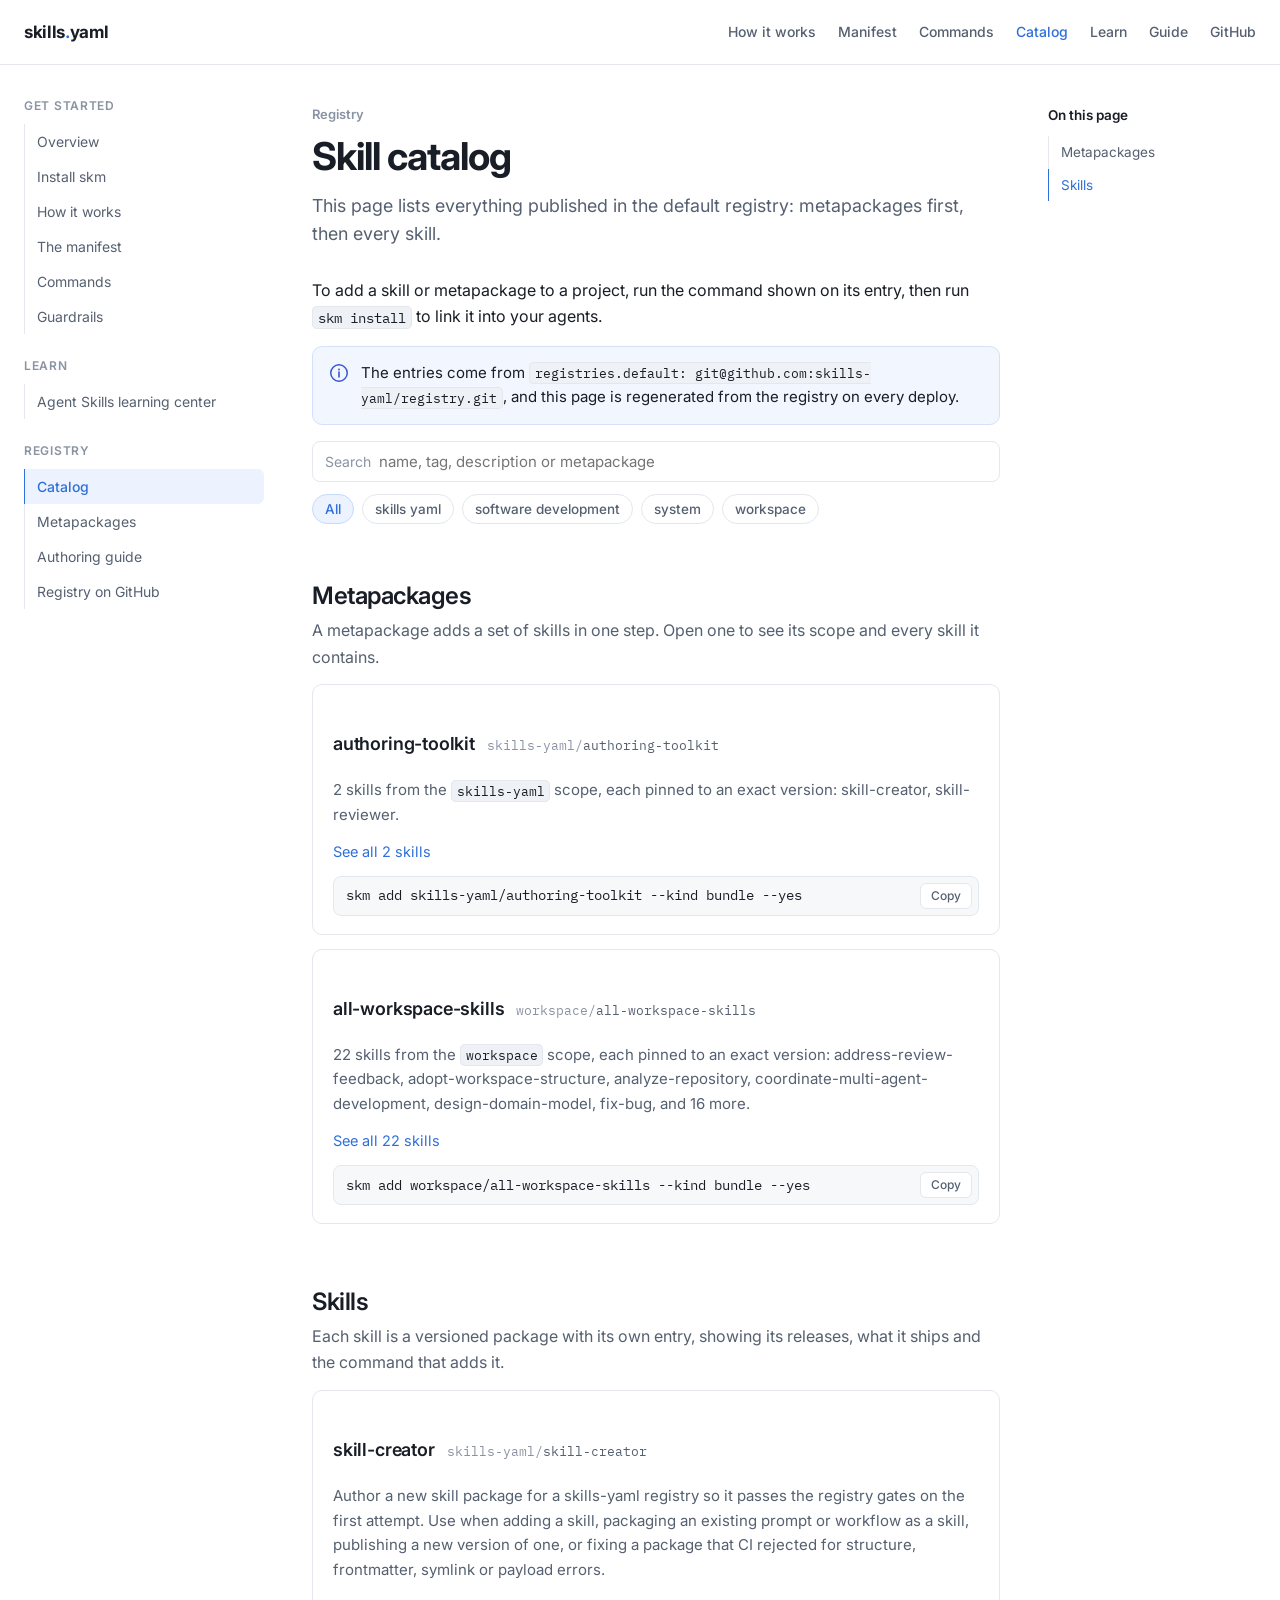
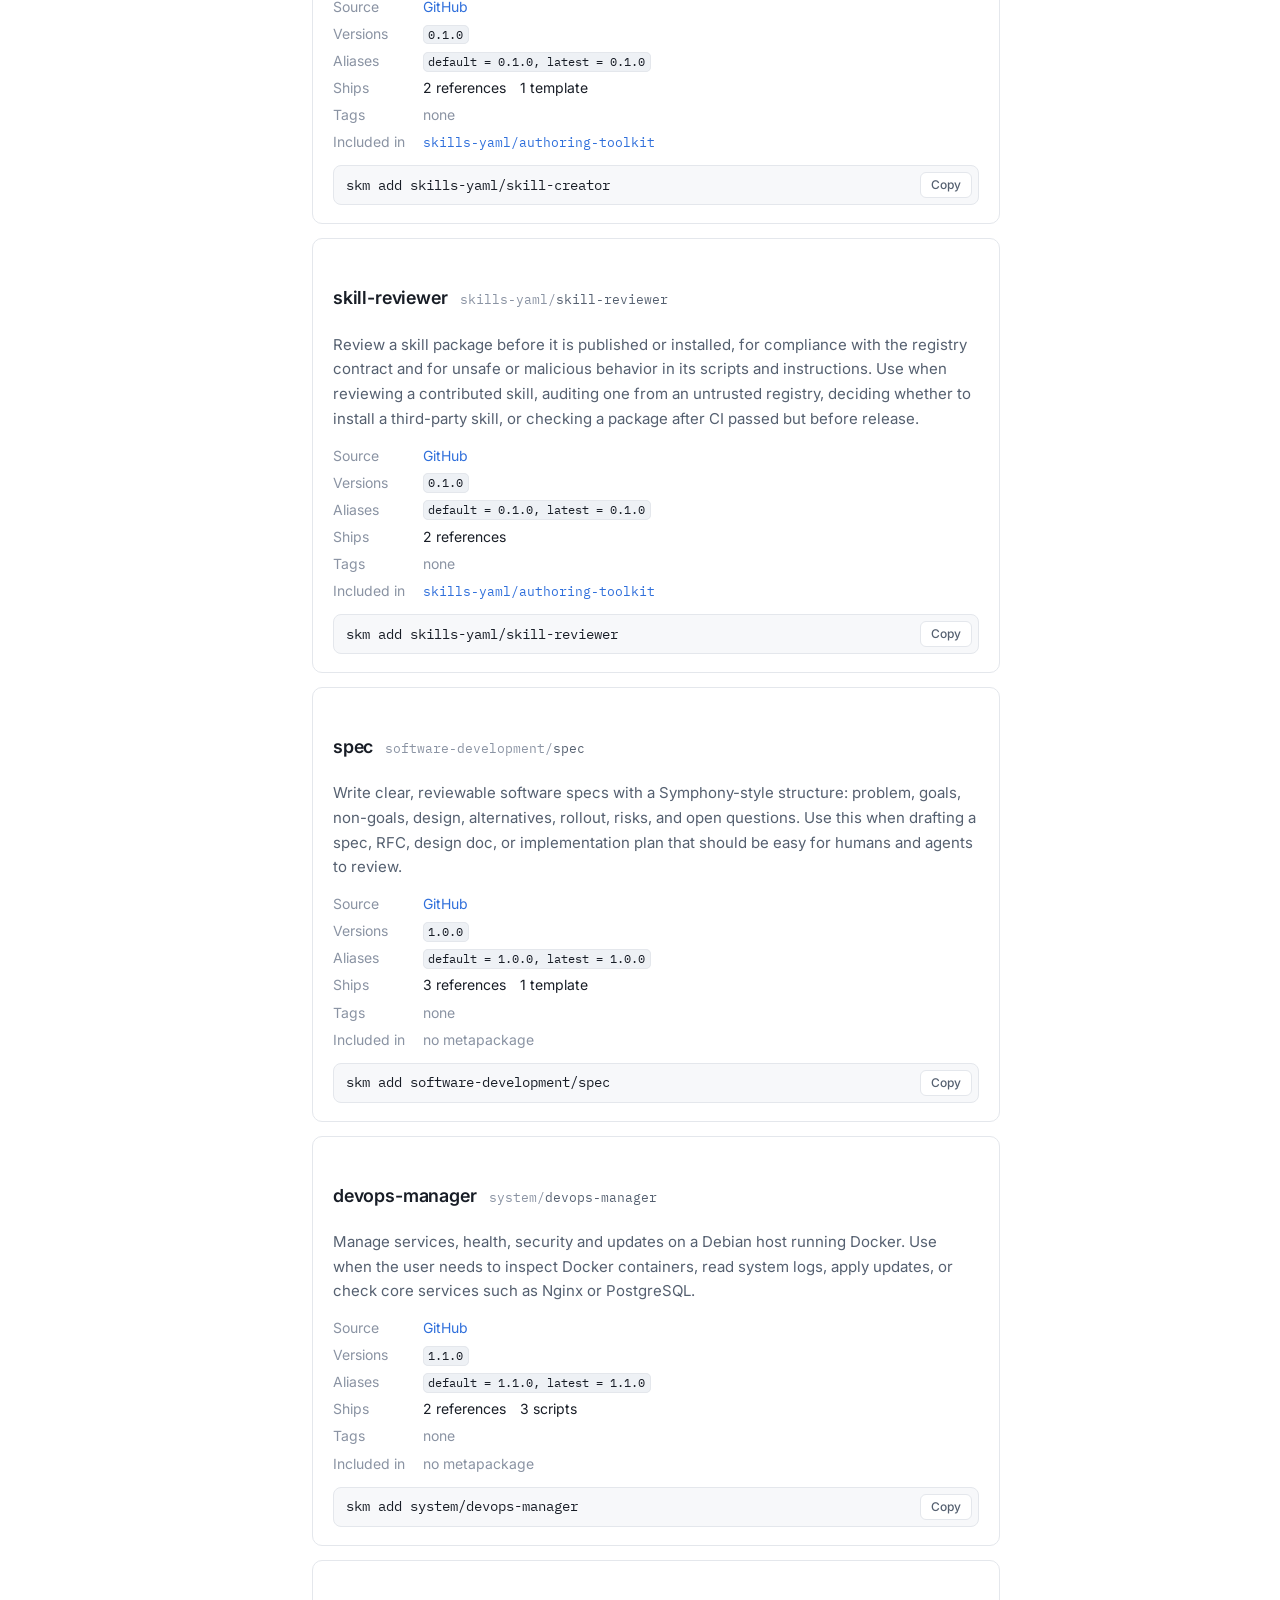
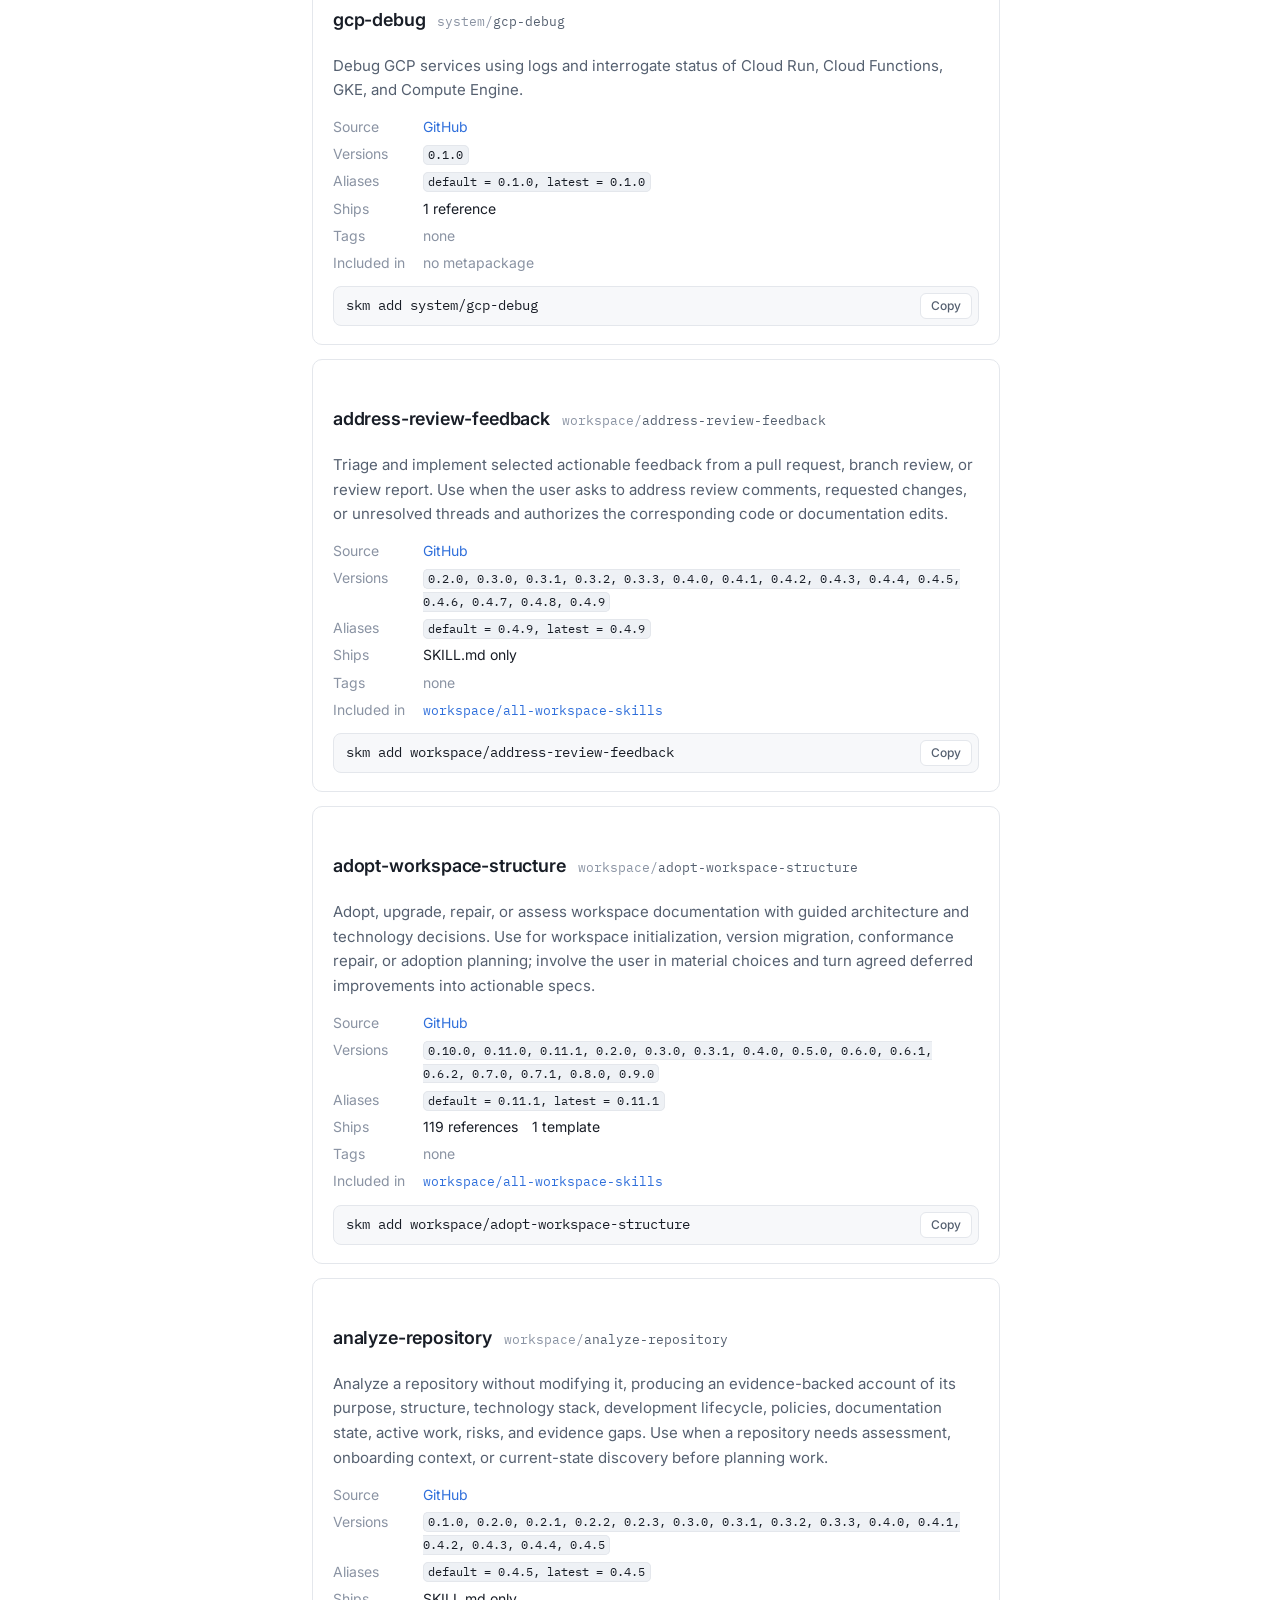
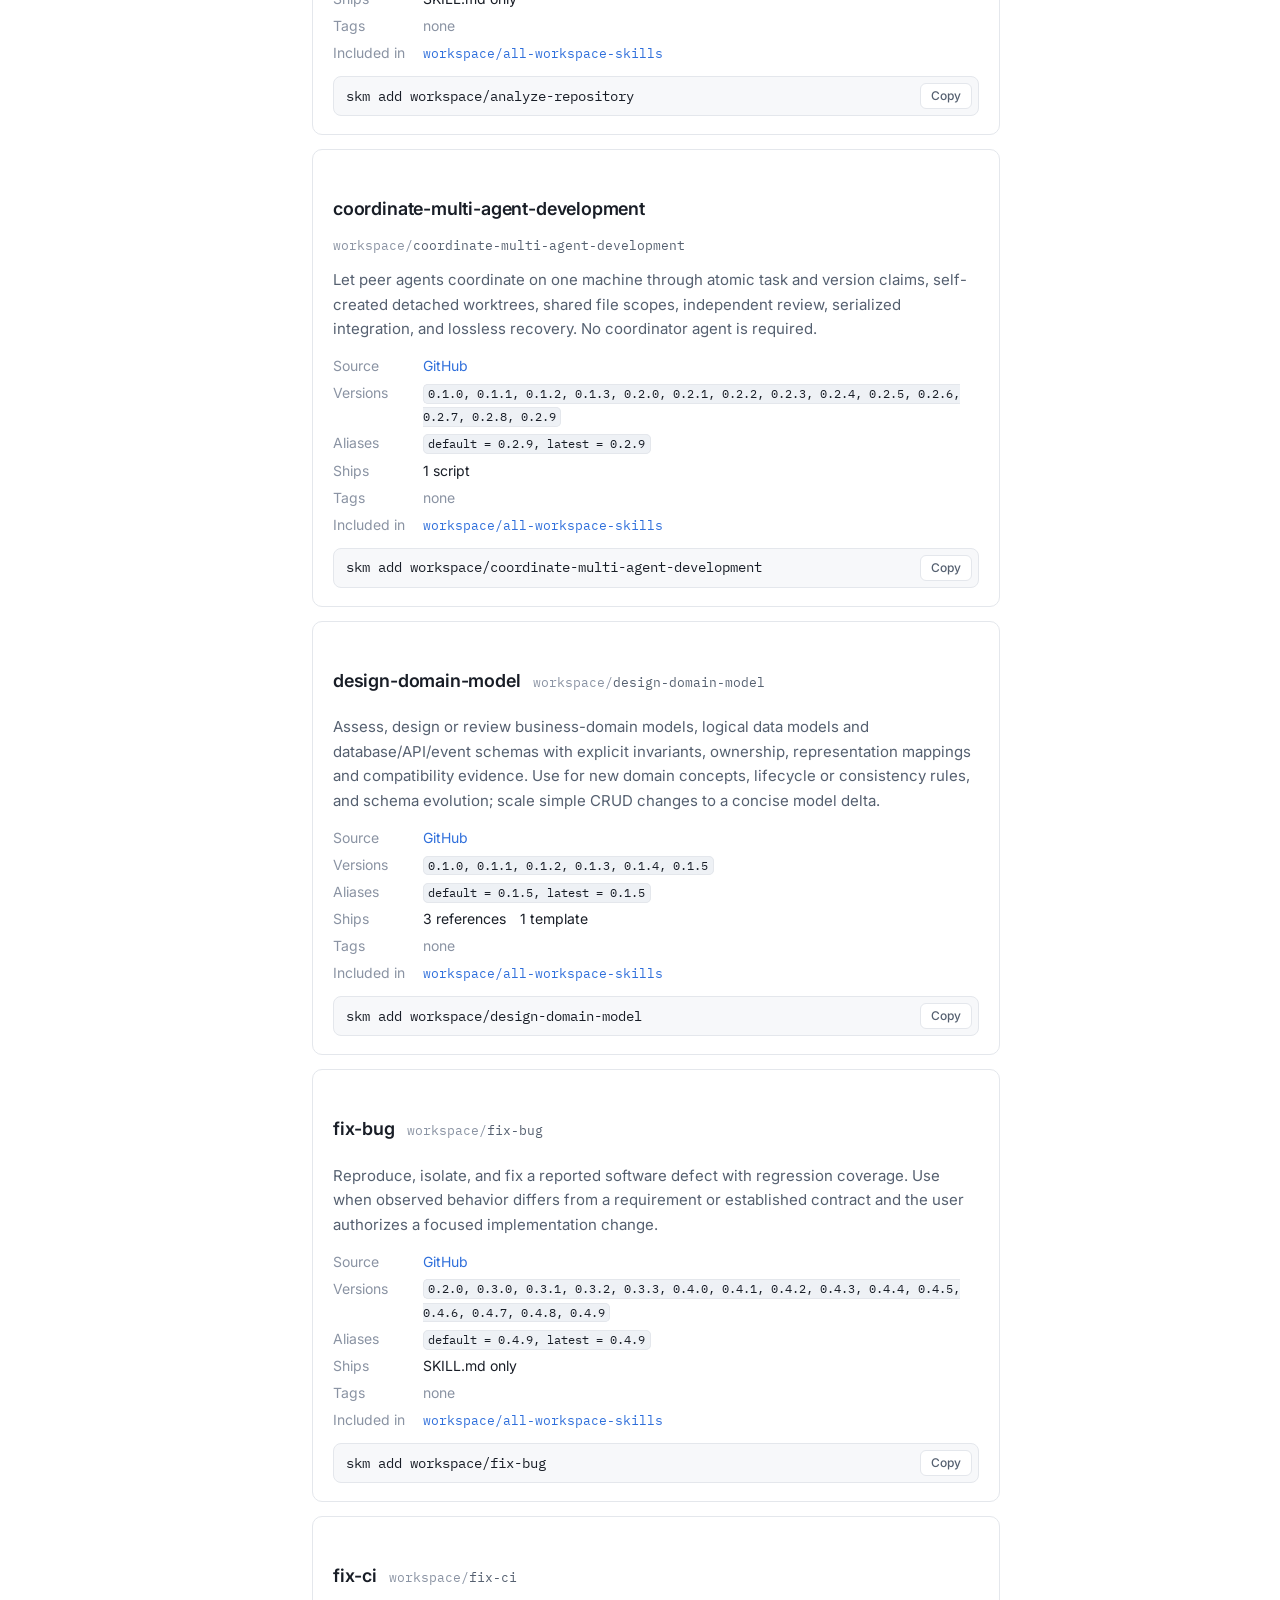
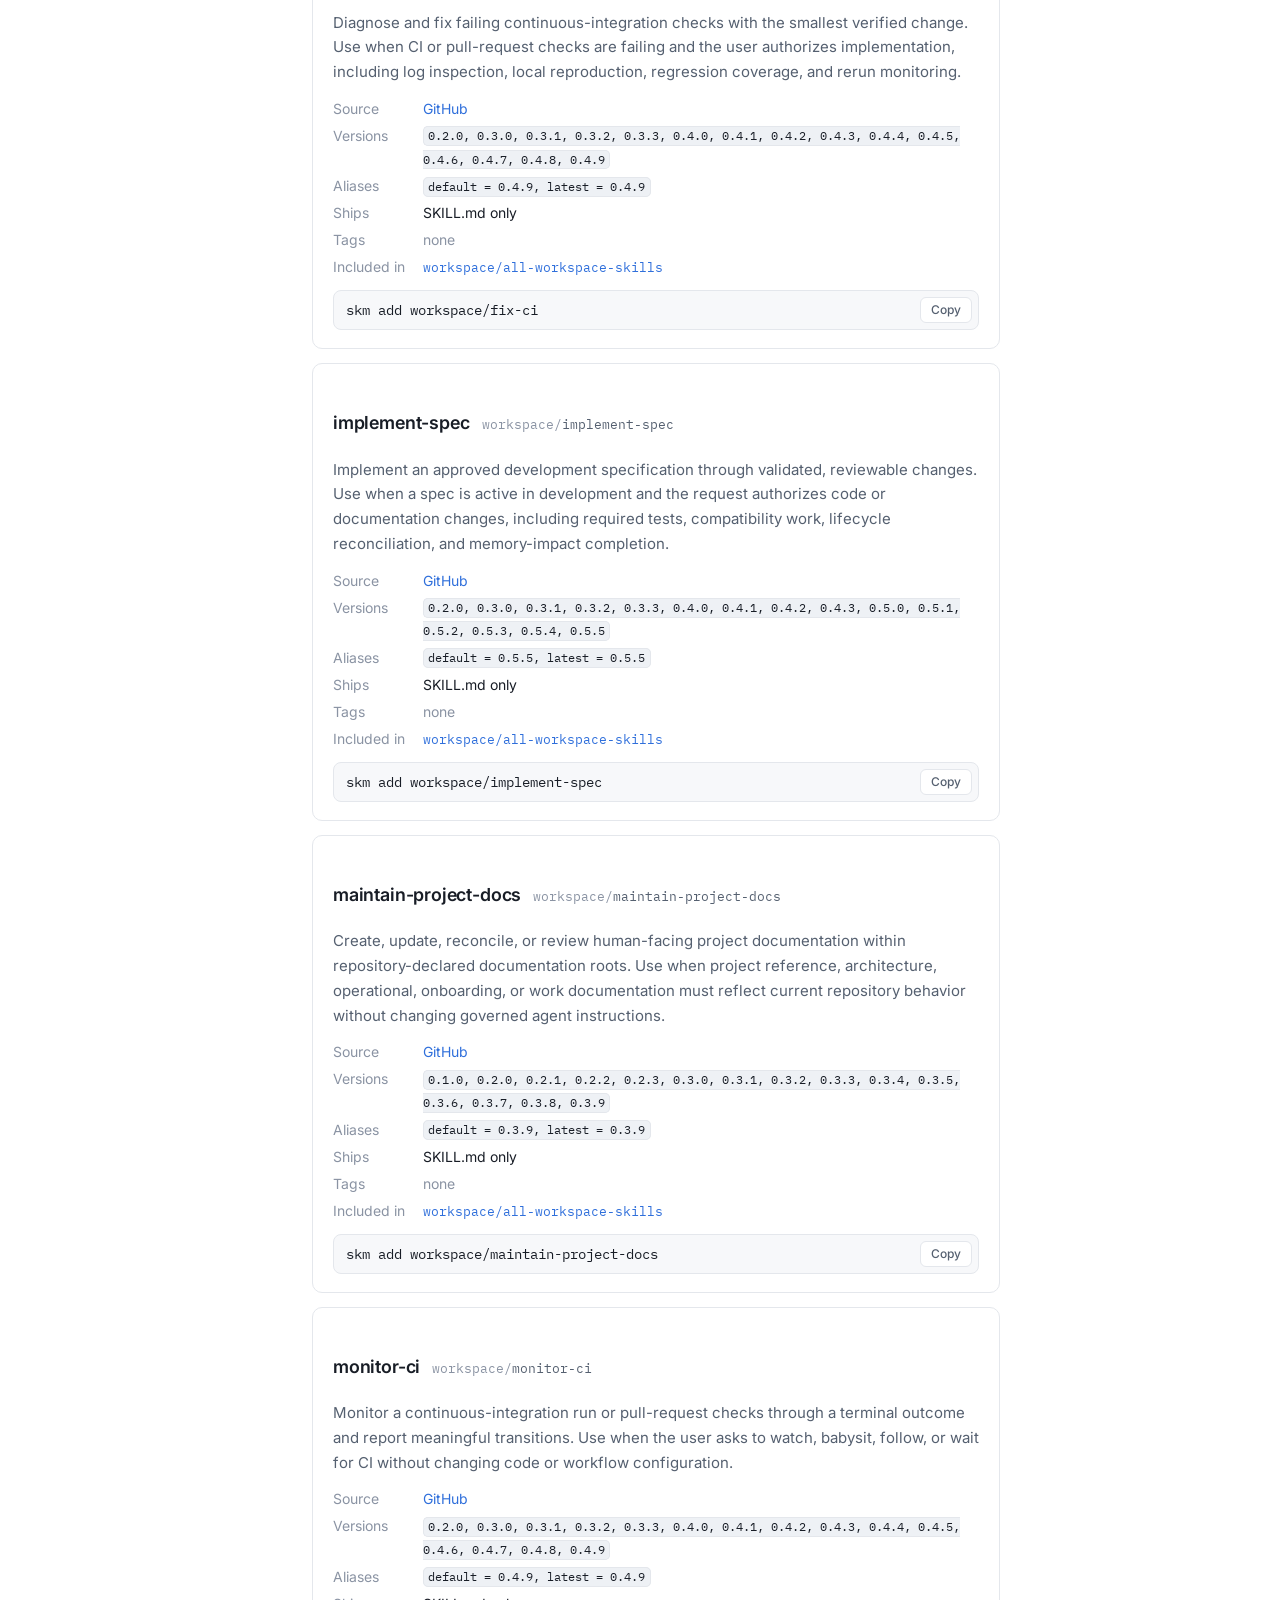
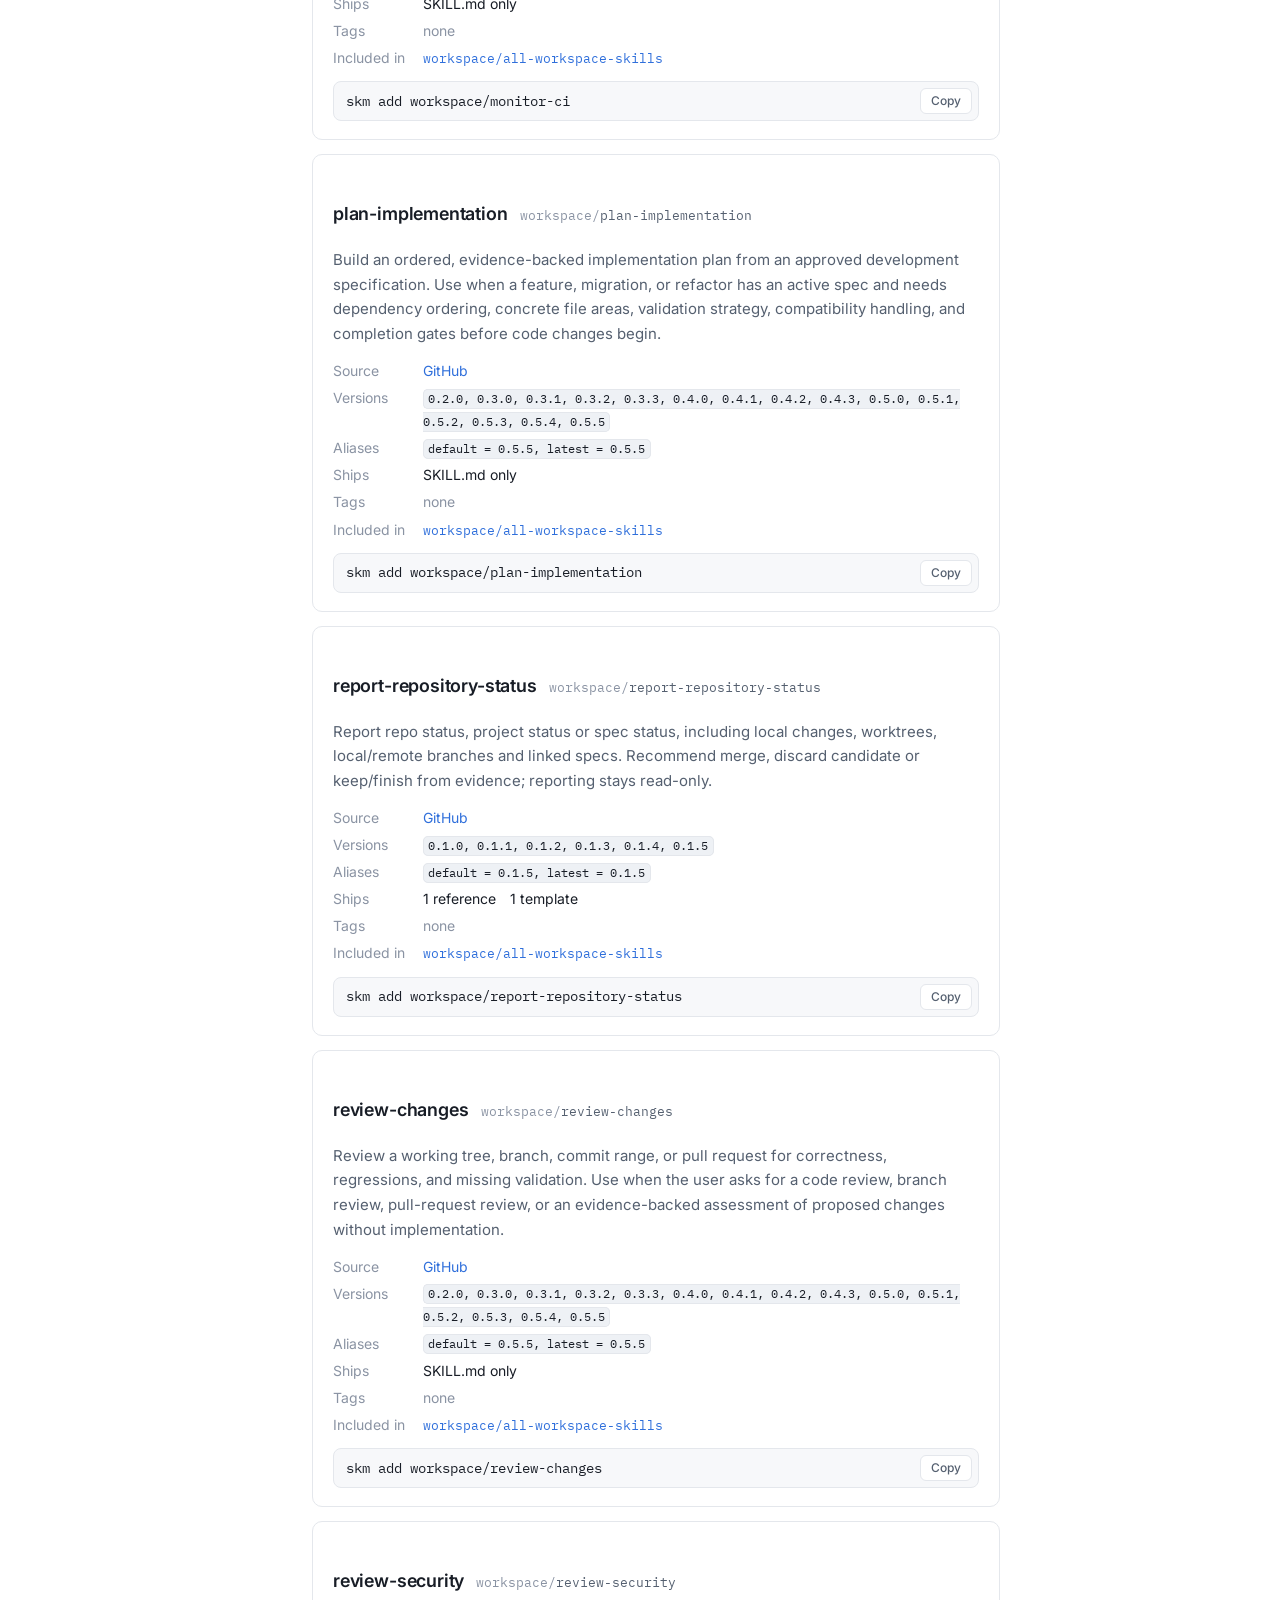
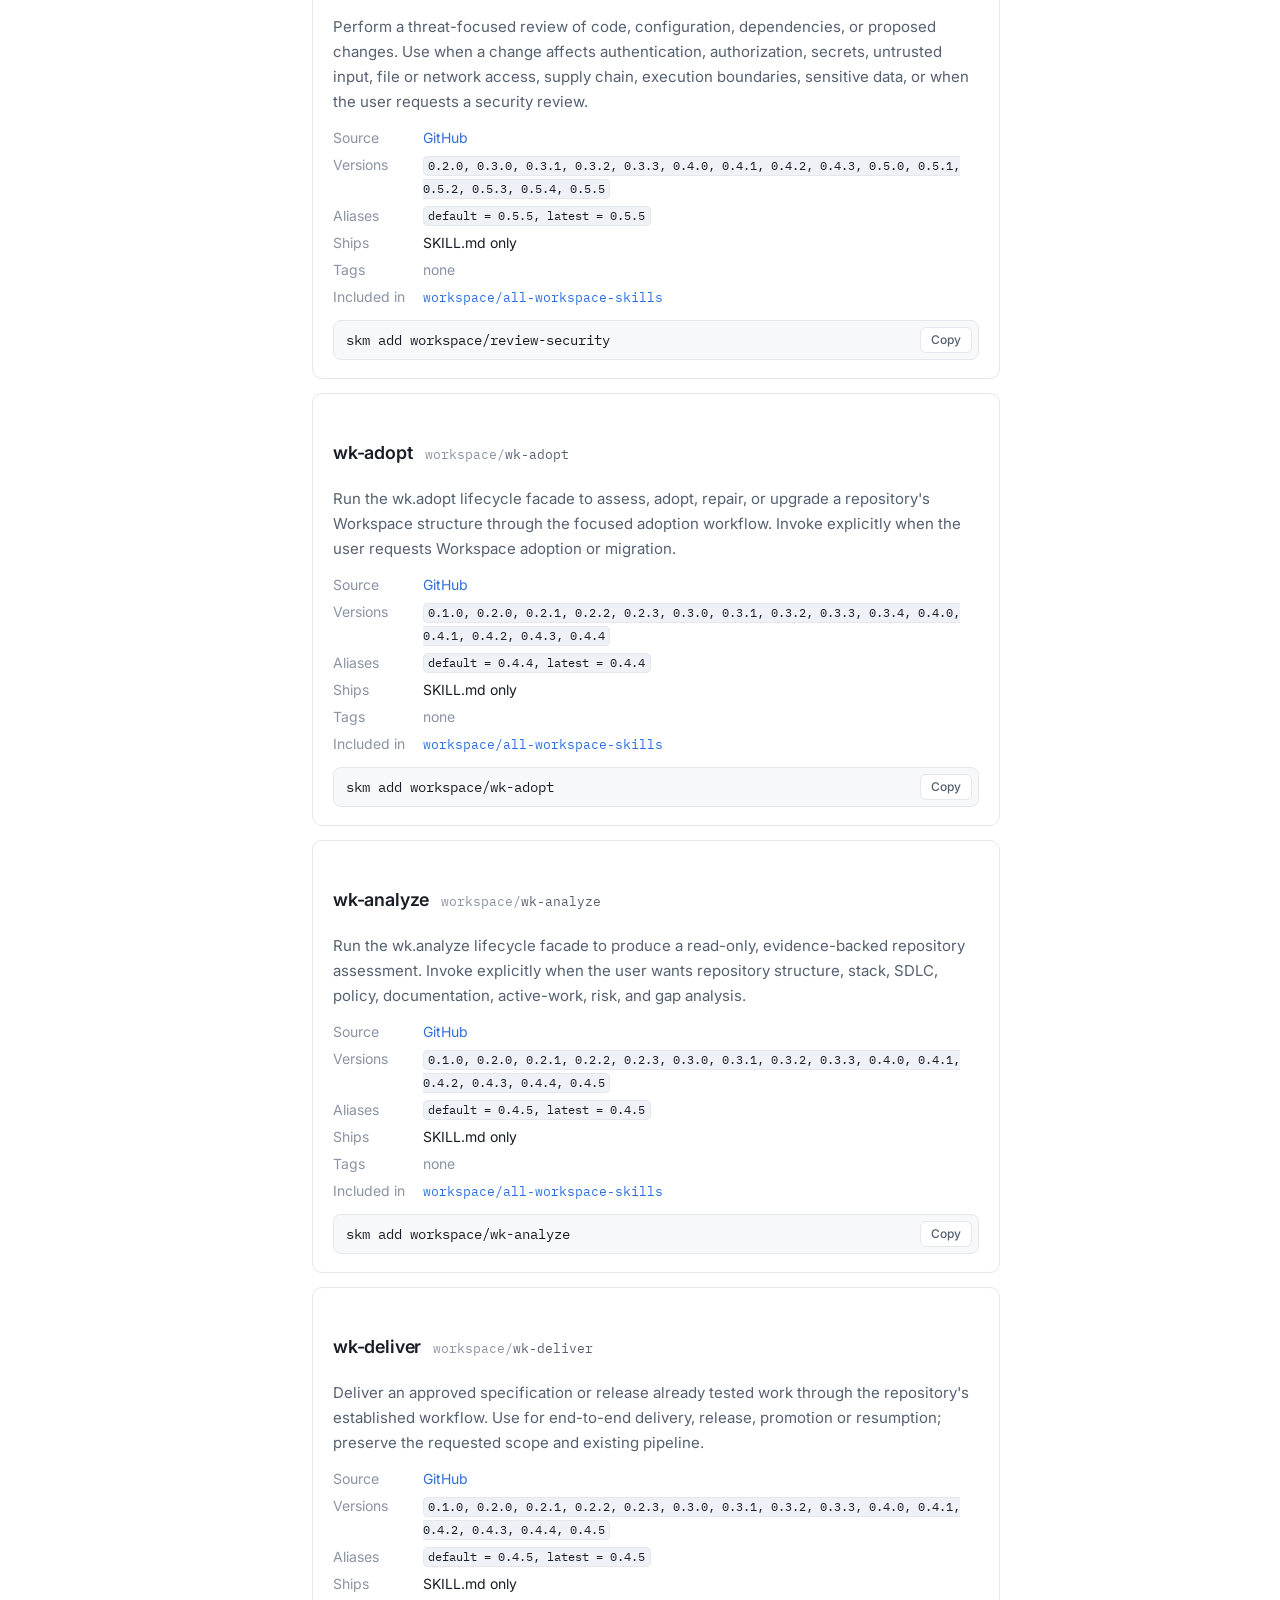
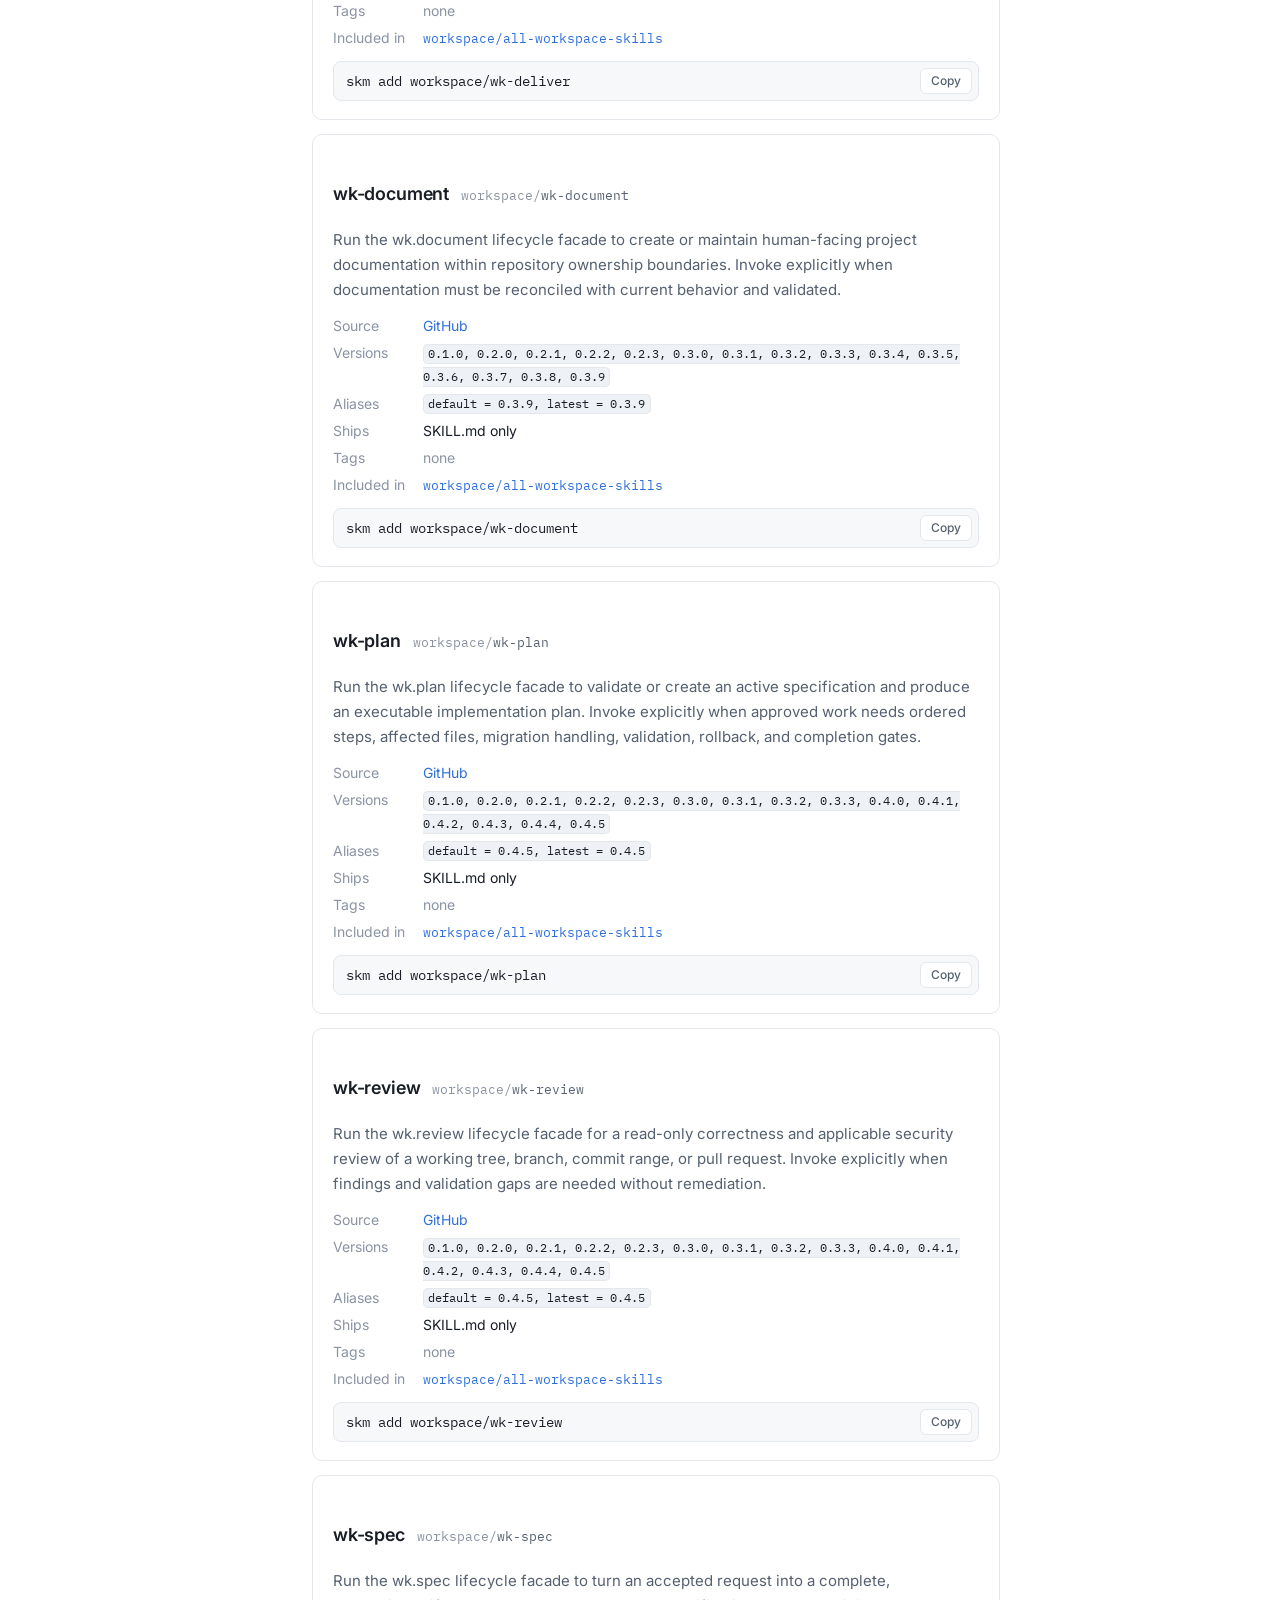
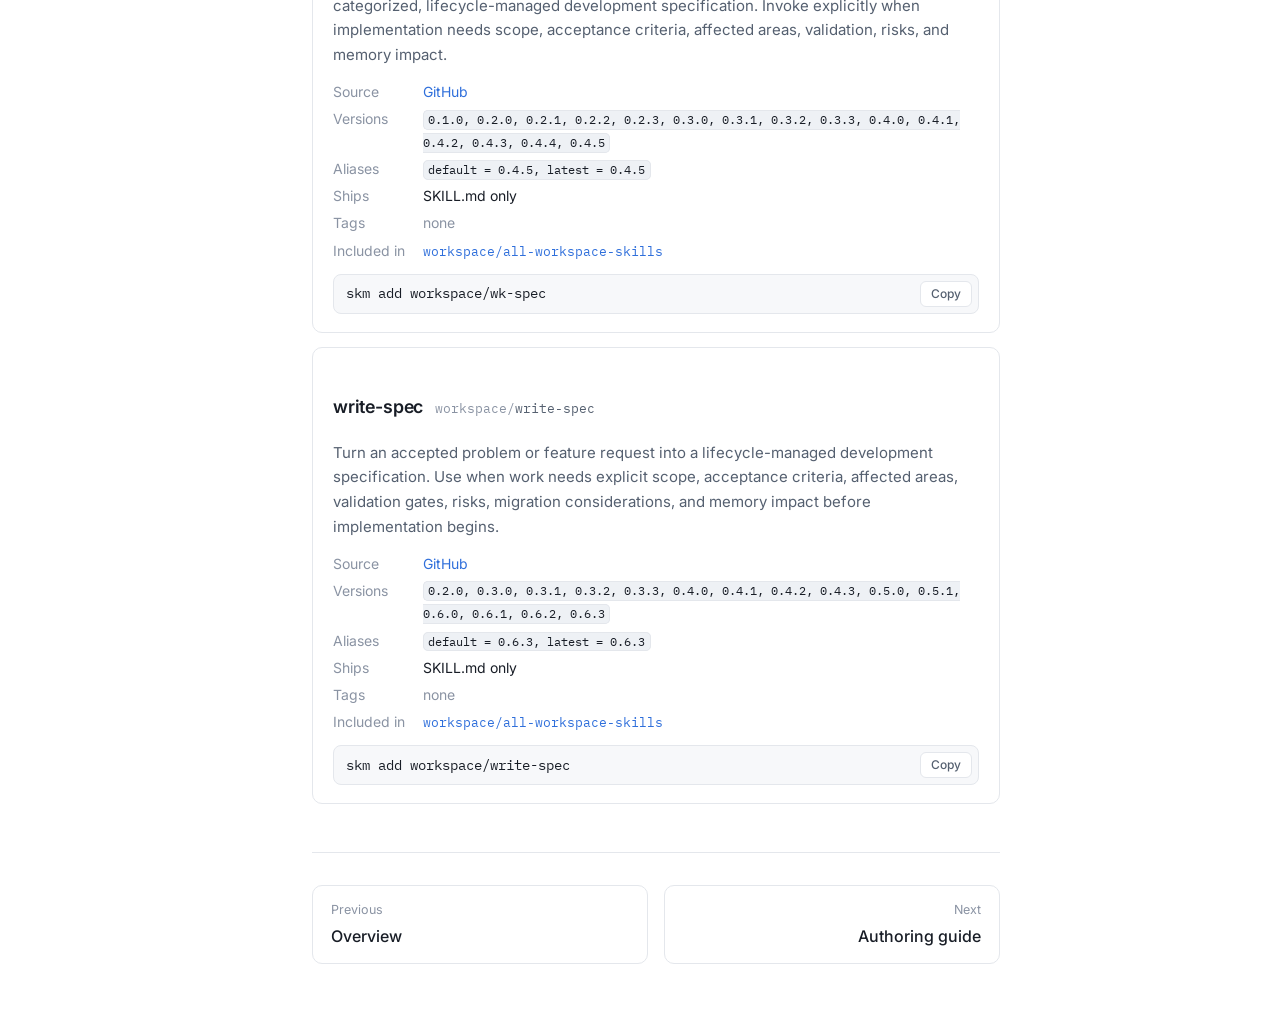
==== commit 8b89ab5f: "docs: publish Agent Skills learning center" ====
--- a/catalog.html
+++ b/catalog.html
@@ -14,7 +14,7 @@
 <link rel="preconnect" href="https://fonts.googleapis.com">
 <link rel="preconnect" href="https://fonts.gstatic.com" crossorigin>
 <link rel="stylesheet" href="https://fonts.googleapis.com/css2?family=Inter:wght@400;500;600;700&family=IBM+Plex+Mono:wght@400;500&display=swap">
-<link rel="stylesheet" href="assets/style.css?v=b9570faf57">
+<link rel="stylesheet" href="assets/style.css?v=9744fac2f0">
 </head>
 <body>
 <a class="skip" href="#main">Skip to content</a>
@@ -27,6 +27,7 @@
       <a href="index.html#manifest">Manifest</a>
       <a href="index.html#commands">Commands</a>
       <a href="catalog.html" aria-current="page">Catalog</a>
+      <a href="/learn/">Learn</a>
       <a href="guide.html">Guide</a>
       <a href="https://github.com/skills-yaml/skm">GitHub</a>
     </nav>
@@ -44,6 +45,10 @@
       <li><a href="index.html#manifest">The manifest</a></li>
       <li><a href="index.html#commands">Commands</a></li>
       <li><a href="index.html#guardrails">Guardrails</a></li>
+    </ul>
+    <p class="docs-sidebar-group">Learn</p>
+    <ul>
+      <li><a href="/learn/">Agent Skills learning center</a></li>
     </ul>
     <p class="docs-sidebar-group">Registry</p>
     <ul>
--- a/assets/style.css
+++ b/assets/style.css
@@ -166,6 +166,15 @@
 .docs-page h4 { font-size: 1rem; font-weight: 600; line-height: 1.4; margin-bottom: 8px; letter-spacing: -0.01em; }
 .docs-page .step { scroll-margin-top: calc(var(--header) + 20px); }
 
+/* Lists and examples in the learning articles. */
+.docs-page section > ul:not(.preview), .docs-page section > ol:not(.stepper) { padding-left: 1.5rem; margin: 12px 0 18px; }
+.docs-page section > ul:not(.preview) > li { list-style: disc; margin: 6px 0; }
+.docs-page section > ol:not(.stepper) > li { list-style: decimal; margin: 6px 0; }
+.docs-page section > dl:not(.fields) { margin: 12px 0 18px; }
+.docs-page section > dl:not(.fields) dt { font-weight: 600; margin-top: 12px; }
+.docs-page section > dl:not(.fields) dd { margin: 2px 0 0 1rem; color: var(--text-2); }
+.docs-page section > pre { margin: 12px 0 18px; padding: 14px 16px; overflow-x: auto; border: 1px solid var(--line); border-radius: 10px; background: var(--bg-2); font-size: 13.5px; line-height: 1.7; }
+
 .docs-page :not(pre) > code {
   font-size: 0.86em; padding: 0.12em 0.36em; border-radius: 5px;
   background: var(--bg-3); border: 1px solid var(--line); color: var(--text);
